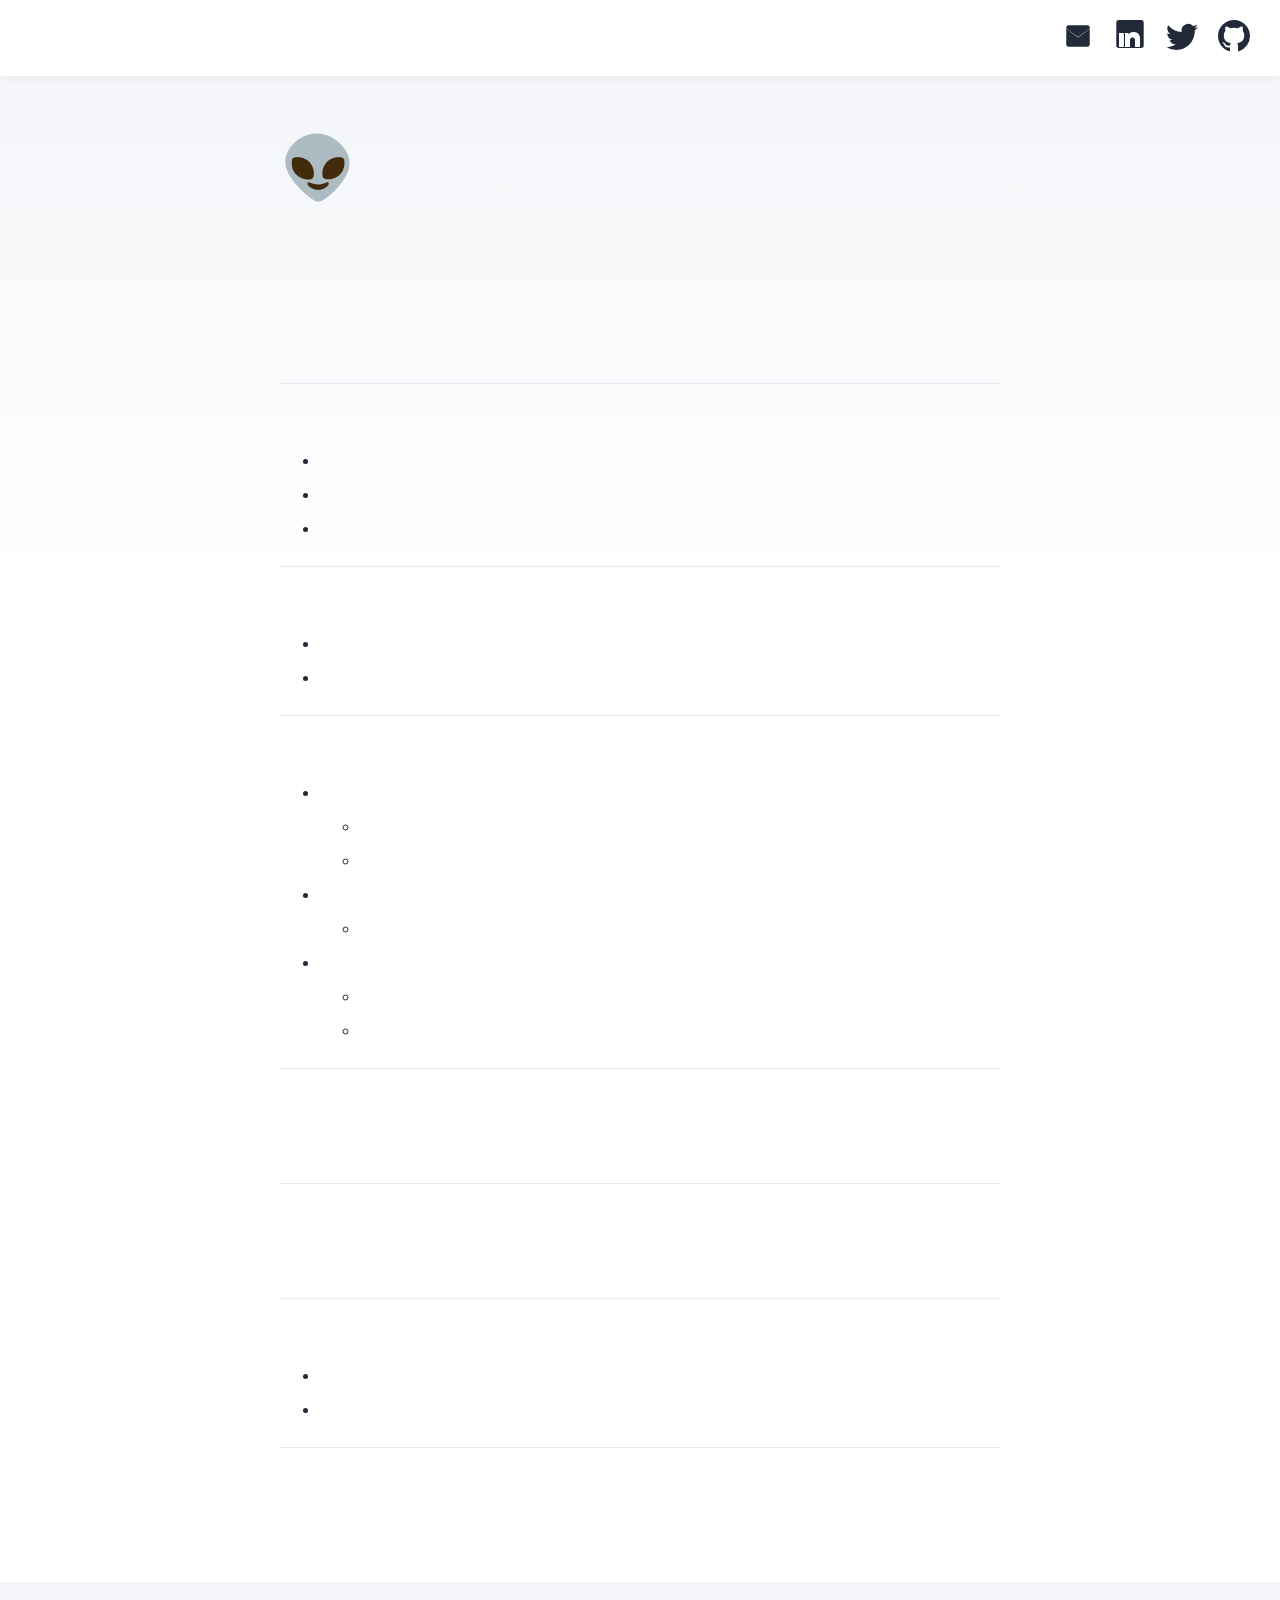
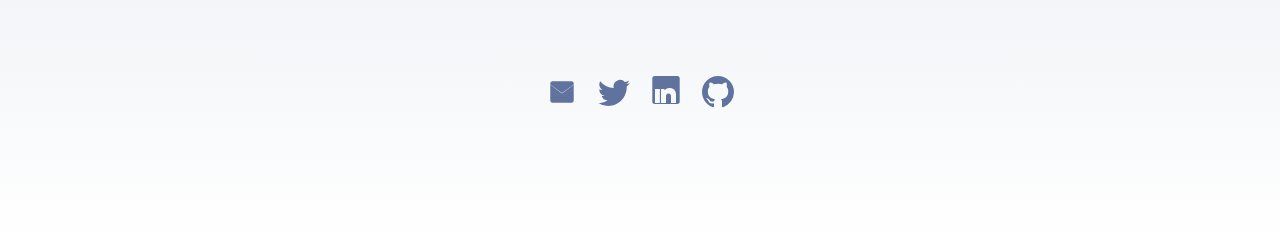
==== index.html @ 6b41259d "V2 build" ====
<!DOCTYPE html><html lang="en"> <head><!-- Global Metadata --><meta charset="utf-8"><meta name="viewport" content="width=device-width,initial-scale=1"><link rel="icon" type="image/svg+xml" href="/favicon.svg"><link rel="sitemap" href="/sitemap-index.xml"><link rel="alternate" type="application/rss+xml" title="Sachinthra's Blog" href="https://example.com/rss.xml"><meta name="generator" content="Astro v5.5.5"><!-- Font preloads --><link rel="preload" href="/fonts/atkinson-regular.woff" as="font" type="font/woff" crossorigin><link rel="preload" href="/fonts/atkinson-bold.woff" as="font" type="font/woff" crossorigin><!-- Canonical URL --><link rel="canonical" href="https://example.com/"><!-- Primary Meta Tags --><title>Sachinthra&#39;s Blog</title><meta name="title" content="Sachinthra's Blog"><meta name="description" content="Welcome to my website!"><!-- Open Graph / Facebook --><meta property="og:type" content="website"><meta property="og:url" content="https://example.com/"><meta property="og:title" content="Sachinthra's Blog"><meta property="og:description" content="Welcome to my website!"><meta property="og:image" content="https://example.com/blog-placeholder-1.jpg"><!-- Twitter --><meta property="twitter:card" content="summary_large_image"><meta property="twitter:url" content="https://example.com/"><meta property="twitter:title" content="Sachinthra's Blog"><meta property="twitter:description" content="Welcome to my website!"><meta property="twitter:image" content="https://example.com/blog-placeholder-1.jpg"><style>:root{--accent: #2337ff;--accent-dark: #000d8a;--black: 15, 18, 25;--gray: 96, 115, 159;--gray-light: 229, 233, 240;--gray-dark: 34, 41, 57;--gray-gradient: rgba(var(--gray-light), 50%), #fff;--box-shadow: 0 2px 6px rgba(var(--gray), 25%), 0 8px 24px rgba(var(--gray), 33%), 0 16px 32px rgba(var(--gray), 33%)}@font-face{font-family:Atkinson;src:url(/fonts/atkinson-regular.woff) format("woff");font-weight:400;font-style:normal;font-display:swap}@font-face{font-family:Atkinson;src:url(/fonts/atkinson-bold.woff) format("woff");font-weight:700;font-style:normal;font-display:swap}body{font-family:Atkinson,sans-serif;margin:0;padding:0;text-align:left;background:linear-gradient(var(--gray-gradient)) no-repeat;background-size:100% 600px;word-wrap:break-word;overflow-wrap:break-word;color:rgb(var(--gray-dark));font-size:20px;line-height:1.7}main{width:720px;max-width:calc(100% - 2em);margin:auto;padding:3em 1em}h1,h2,h3,h4,h5,h6{margin:0 0 .5rem;color:rgb(var(--black));line-height:1.2}h1{font-size:3.052em}h2{font-size:2.441em}h3{font-size:1.953em}h4{font-size:1.563em}h5{font-size:1.25em}strong,b{font-weight:700}a,a:hover{color:var(--accent)}p{margin-bottom:1em}.prose p{margin-bottom:2em}textarea{width:100%;font-size:16px}input{font-size:16px}table{width:100%}img{max-width:100%;height:auto;border-radius:8px}code{padding:2px 5px;background-color:rgb(var(--gray-light));border-radius:2px}pre{padding:1.5em;border-radius:8px}pre>code{all:unset}blockquote{border-left:4px solid var(--accent);padding:0 0 0 20px;margin:0;font-size:1.333em}hr{border:none;border-top:1px solid rgb(var(--gray-light))}@media (max-width: 720px){body{font-size:18px}main{padding:1em}}.sr-only{border:0;padding:0;margin:0;position:absolute!important;height:1px;width:1px;overflow:hidden;clip:rect(1px 1px 1px 1px);clip:rect(1px,1px,1px,1px);clip-path:inset(50%);white-space:nowrap}header[data-astro-cid-3ef6ksr2]{margin:0;padding:0 1em;background:#fff;box-shadow:0 2px 8px rgba(var(--black),5%)}h2[data-astro-cid-3ef6ksr2]{margin:0;font-size:1em}h2[data-astro-cid-3ef6ksr2] a[data-astro-cid-3ef6ksr2],h2[data-astro-cid-3ef6ksr2] a[data-astro-cid-3ef6ksr2].active{text-decoration:none}nav[data-astro-cid-3ef6ksr2]{display:flex;align-items:center;justify-content:space-between}nav[data-astro-cid-3ef6ksr2] a[data-astro-cid-3ef6ksr2]{padding:1em .5em;color:var(--black);border-bottom:4px solid transparent;text-decoration:none}nav[data-astro-cid-3ef6ksr2] a[data-astro-cid-3ef6ksr2].active{text-decoration:none;border-bottom-color:var(--accent)}.social-links[data-astro-cid-3ef6ksr2],.social-links[data-astro-cid-3ef6ksr2] a[data-astro-cid-3ef6ksr2]{display:flex}@media (max-width: 720px){.social-links[data-astro-cid-3ef6ksr2]{display:none}}footer[data-astro-cid-sz7xmlte]{padding:2em 1em 6em;background:linear-gradient(var(--gray-gradient)) no-repeat;color:rgb(var(--gray));text-align:center}.social-links[data-astro-cid-sz7xmlte]{display:flex;justify-content:center;gap:1em;margin-top:1em}.social-links[data-astro-cid-sz7xmlte] a[data-astro-cid-sz7xmlte]{text-decoration:none;color:rgb(var(--gray))}.social-links[data-astro-cid-sz7xmlte] a[data-astro-cid-sz7xmlte]:hover{color:rgb(var(--gray-dark))}
</style></head> <body> <header data-astro-cid-3ef6ksr2> <nav data-astro-cid-3ef6ksr2> <h2 data-astro-cid-3ef6ksr2><a href="/" data-astro-cid-3ef6ksr2>Sachinthra&#39;s Blog</a></h2> 
	 <div class="social-links" data-astro-cid-3ef6ksr2>  <a href="mailto:sachinthranv@gmail.com" target="_blank" data-astro-cid-3ef6ksr2> <span class="sr-only" data-astro-cid-3ef6ksr2>Send an email to Sachinthra</span> <svg viewBox="0 0 24 24" aria-hidden="true" width="32" height="32" astro-icon="social/gmail" data-astro-cid-3ef6ksr2> <path fill="currentColor" d="M12 13.065L3.2 6.6V18.4C3.2 19.28 3.92 20 4.8 20H19.2C20.08 20 20.8 19.28 20.8 18.4V6.6L12 13.065ZM12 11.2L20.8 4.8H19.2L12 9.935L4.8 4.8H3.2L12 11.2ZM19.2 4H4.8C3.92 4 3.2 4.72 3.2 5.6V6.4L12 12.8L20.8 6.4V5.6C20.8 4.72 20.08 4 19.2 4Z" data-astro-cid-3ef6ksr2></path> </svg> </a> <a href="https://linkedin.com/in/sachinthra/" target="_blank" data-astro-cid-3ef6ksr2> <span class="sr-only" data-astro-cid-3ef6ksr2>Follow Sachinthra on Linkedin</span> <svg viewBox="0 0 16 16" aria-hidden="true" width="32" height="32" data-astro-cid-3ef6ksr2><path fill="currentColor" d="M1.146 1.146C1.146 0.513 1.659 0 2.293 0h11.414c.634 0 1.147.513 1.147 1.146v11.708c0 .633-.513 1.146-1.147 1.146H2.293c-.634 0-1.147-.513-1.147-1.146V1.146zM4.943 13.5V6.5H2.5v7h2.443zm-1.221-8.25a1.25 1.25 0 1 1 0-2.5 1.25 1.25 0 0 1 0 2.5zm9.278 8.25V9.25c0-2.25-1.5-3.25-3.25-3.25-1.5 0-2.25.75-2.5 1.25V6.5H5.5v7h2.5v-3.5c0-.5.25-1.25 1.25-1.25s1.25.75 1.25 1.25V13.5h2.5z" data-astro-cid-3ef6ksr2></path></svg> </a> <a href="https://x.com/Sachinthra" target="_blank" data-astro-cid-3ef6ksr2> <span class="sr-only" data-astro-cid-3ef6ksr2>Follow Sachinthra on X(Twitter)</span> <svg viewBox="0 0 16 16" aria-hidden="true" width="32" height="32" data-astro-cid-3ef6ksr2><path fill="currentColor" d="M5.026 15c6.038 0 9.341-5.003 9.341-9.334 0-.14 0-.282-.006-.422A6.685 6.685 0 0 0 16 3.542a6.658 6.658 0 0 1-1.889.518 3.301 3.301 0 0 0 1.447-1.817 6.533 6.533 0 0 1-2.087.793A3.286 3.286 0 0 0 7.875 6.03a9.325 9.325 0 0 1-6.767-3.429 3.289 3.289 0 0 0 1.018 4.382A3.323 3.323 0 0 1 .64 6.575v.045a3.288 3.288 0 0 0 2.632 3.218 3.203 3.203 0 0 1-.865.115 3.23 3.23 0 0 1-.614-.057 3.283 3.283 0 0 0 3.067 2.277A6.588 6.588 0 0 1 .78 13.58a6.32 6.32 0 0 1-.78-.045A9.344 9.344 0 0 0 5.026 15z" data-astro-cid-3ef6ksr2></path></svg> </a> <a href="https://github.com/sachinthra" target="_blank" data-astro-cid-3ef6ksr2> <span class="sr-only" data-astro-cid-3ef6ksr2>Go to Sachinthra's GitHub repo</span> <svg viewBox="0 0 16 16" aria-hidden="true" width="32" height="32" data-astro-cid-3ef6ksr2><path fill="currentColor" d="M8 0C3.58 0 0 3.58 0 8c0 3.54 2.29 6.53 5.47 7.59.4.07.55-.17.55-.38 0-.19-.01-.82-.01-1.49-2.01.37-2.53-.49-2.69-.94-.09-.23-.48-.94-.82-1.13-.28-.15-.68-.52-.01-.53.63-.01 1.08.58 1.23.82.72 1.21 1.87.87 2.33.66.07-.52.28-.87.51-1.07-1.78-.2-3.64-.89-3.64-3.95 0-.87.31-1.59.82-2.15-.08-.2-.36-1.02.08-2.12 0 0 .67-.21 2.2.82.64-.18 1.32-.27 2-.27.68 0 1.36.09 2 .27 1.53-1.04 2.2-.82 2.2-.82.44 1.1.16 1.92.08 2.12.51.56.82 1.27.82 2.15 0 3.07-1.87 3.75-3.65 3.95.29.25.54.73.54 1.48 0 1.07-.01 1.93-.01 2.2 0 .21.15.46.55.38A8.012 8.012 0 0 0 16 8c0-4.42-3.58-8-8-8z" data-astro-cid-3ef6ksr2></path></svg> </a> </div> </nav> </header>  <main> <h1>👽 Hey there! I'm,</h1> <h4>Sachinthra Natarajan Vijeya Kumar</h4> <p><b>Last Updated:</b> 26 March 2025 </p> <p>
I am currently employed as a <b>Software Development Engineer II (SDE-2, Cloud Developer)</b> at <b>Hewlett Packard Enterprise (HPE)</b>, 
				where I focus on designing and implementing scalable cloud solutions. With around 3 years of experience in the industry, 
				I have developed a strong foundation in cloud technologies and software development practices.
</p> <hr> <h5>Selected Projects</h5> <ul> <li><strong>Blog Diary Website:</strong> A Dockerized blogging and Q&A platform deployed on Raspberry Pi
					with GitHub automation for streamlined workflows.</li> <li><strong>Disaster Management Portal:</strong> Web-based application for predicting and managing disaster
					zones using deep learning for drone-based recognition, deployed on Raspberry Pi.</li> <li><strong>Home Automation System:</strong> IoT-based solution using ESP32 and Raspberry Pi with a web
					interface, integrated with Google Cloud Logging and ThingSpeak for monitoring and control.</li> </ul> <hr> <h5>Education:</h5> <ul> <li><strong>Vellore Institute Of Technology University (2018 – 2022):</strong> Bachelor of Technology in
					Information Technology - GPA 8.2/10</li> <li><strong>Sainik School Amaravathinagar (2009 – 2017):</strong> CBSE XII and CBSE X</li> </ul> <hr> <h5>Professional Experience:</h5> <ul> <li><strong>Hewlett Packard Enterprise (Aug 2022 – Current):</strong> Cloud Developer</li> <ul> <li>Engineered Disconnected Management Solutions for HPE, enabling seamless cloud experiences in
						environments without internet connectivity.</li> <li>Collaborated with Business Units (Private Cloud, Storage) to onboard their projects.</li> </ul> <li><strong>SeaportAI (May 2020 – Jul 2020):</strong> SDE Intern</li> <ul> <li>Developed and deployed a responsive web application using React and Flask for managing OCR services
						and ML-based processing of image data.</li> </ul> <li><strong>Tata Consultancy Services (Feb 2022 – Jun 2022):</strong> Project Intern</li> <ul> <li>Developed a property management module for a Real Estate Management System proof of concept using
						Java and Spring Boot.</li> <li>Enhanced system security by implementing user authentication and authorization with OAuth 2.0 and
						JWT.</li> </ul> </ul> <hr> <h5>Technical Skills:</h5> <p>Python, C++, JavaScript, Java, SQL, ReactJS, NextJS, CUDA, IoT,
				RaspberryPi, ESP32</p> <hr> <h5>Certifications:</h5> <p>Neural Networks and Deep Learning, Server-side Development with NodeJS,
				Machine Learning with Python, Microsoft Certified: Azure Fundamentals, RaspberryPi, ESP32</p> <hr> <h5>Achievements:</h5> <ul> <li>Runners of VIT MathAthon’20 - Developed a Mathematics concept in a project.</li> <li>NCC A & B Certificates: Was in National Cadet Corps Senior Wing for 7 years.</li> </ul> <hr> <p>
Well this a not fully complete, Please ignore if this site did not produce the expected result.
</p> </main> <footer data-astro-cid-sz7xmlte>
&copy; 2025 Sachinthra. All rights reserved.
<div class="social-links" data-astro-cid-sz7xmlte> <a href="mailto:sachinthranv@gmail.com" target="_blank" data-astro-cid-sz7xmlte> <span class="sr-only" data-astro-cid-sz7xmlte>Send an email to Sachinthra</span> <svg viewBox="0 0 24 24" aria-hidden="true" width="32" height="32" astro-icon="social/gmail" data-astro-cid-sz7xmlte> <path fill="currentColor" d="M12 13.065L3.2 6.6V18.4C3.2 19.28 3.92 20 4.8 20H19.2C20.08 20 20.8 19.28 20.8 18.4V6.6L12 13.065ZM12 11.2L20.8 4.8H19.2L12 9.935L4.8 4.8H3.2L12 11.2ZM19.2 4H4.8C3.92 4 3.2 4.72 3.2 5.6V6.4L12 12.8L20.8 6.4V5.6C20.8 4.72 20.08 4 19.2 4Z" data-astro-cid-sz7xmlte></path> </svg> </a> <a href="https://x.com/Sachinthra" target="_blank" data-astro-cid-sz7xmlte> <span class="sr-only" data-astro-cid-sz7xmlte>Follow Sachinthra on X</span> <svg viewBox="0 0 16 16" aria-hidden="true" width="32" height="32" astro-icon="social/x" data-astro-cid-sz7xmlte><path fill="currentColor" d="M5.026 15c6.038 0 9.341-5.003 9.341-9.334 0-.14 0-.282-.006-.422A6.685 6.685 0 0 0 16 3.542a6.658 6.658 0 0 1-1.889.518 3.301 3.301 0 0 0 1.447-1.817 6.533 6.533 0 0 1-2.087.793A3.286 3.286 0 0 0 7.875 6.03a9.325 9.325 0 0 1-6.767-3.429 3.289 3.289 0 0 0 1.018 4.382A3.323 3.323 0 0 1 .64 6.575v.045a3.288 3.288 0 0 0 2.632 3.218 3.203 3.203 0 0 1-.865.115 3.23 3.23 0 0 1-.614-.057 3.283 3.283 0 0 0 3.067 2.277A6.588 6.588 0 0 1 .78 13.58a6.32 6.32 0 0 1-.78-.045A9.344 9.344 0 0 0 5.026 15z" data-astro-cid-sz7xmlte></path></svg> </a> <a href="https://linkedin.com/in/sachinthra/" target="_blank" data-astro-cid-sz7xmlte> <span class="sr-only" data-astro-cid-sz7xmlte>Follow Sachinthra on Linkedin</span> <svg viewBox="0 0 16 16" aria-hidden="true" width="32" height="32" astro-icon="social/linkedin" data-astro-cid-sz7xmlte><path fill="currentColor" d="M1.146 1.146C1.146 0.513 1.659 0 2.293 0h11.414c.634 0 1.147.513 1.147 1.146v11.708c0 .633-.513 1.146-1.147 1.146H2.293c-.634 0-1.147-.513-1.147-1.146V1.146zM4.943 13.5V6.5H2.5v7h2.443zm-1.221-8.25a1.25 1.25 0 1 1 0-2.5 1.25 1.25 0 0 1 0 2.5zm9.278 8.25V9.25c0-2.25-1.5-3.25-3.25-3.25-1.5 0-2.25.75-2.5 1.25V6.5H5.5v7h2.5v-3.5c0-.5.25-1.25 1.25-1.25s1.25.75 1.25 1.25V13.5h2.5z" data-astro-cid-sz7xmlte></path></svg> </a> <a href="https://github.com/sachinthra" target="_blank" data-astro-cid-sz7xmlte> <span class="sr-only" data-astro-cid-sz7xmlte>Go to Sachinthra's GitHub repo</span> <svg viewBox="0 0 16 16" aria-hidden="true" width="32" height="32" astro-icon="social/github" data-astro-cid-sz7xmlte><path fill="currentColor" d="M8 0C3.58 0 0 3.58 0 8c0 3.54 2.29 6.53 5.47 7.59.4.07.55-.17.55-.38 0-.19-.01-.82-.01-1.49-2.01.37-2.53-.49-2.69-.94-.09-.23-.48-.94-.82-1.13-.28-.15-.68-.52-.01-.53.63-.01 1.08.58 1.23.82.72 1.21 1.87.87 2.33.66.07-.52.28-.87.51-1.07-1.78-.2-3.64-.89-3.64-3.95 0-.87.31-1.59.82-2.15-.08-.2-.36-1.02.08-2.12 0 0 .67-.21 2.2.82.64-.18 1.32-.27 2-.27.68 0 1.36.09 2 .27 1.53-1.04 2.2-.82 2.2-.82.44 1.1.16 1.92.08 2.12.51.56.82 1.27.82 2.15 0 3.07-1.87 3.75-3.65 3.95.29.25.54.73.54 1.48 0 1.07-.01 1.93-.01 2.2 0 .21.15.46.55.38A8.012 8.012 0 0 0 16 8c0-4.42-3.58-8-8-8z" data-astro-cid-sz7xmlte></path></svg> </a> </div> </footer>  </body></html>
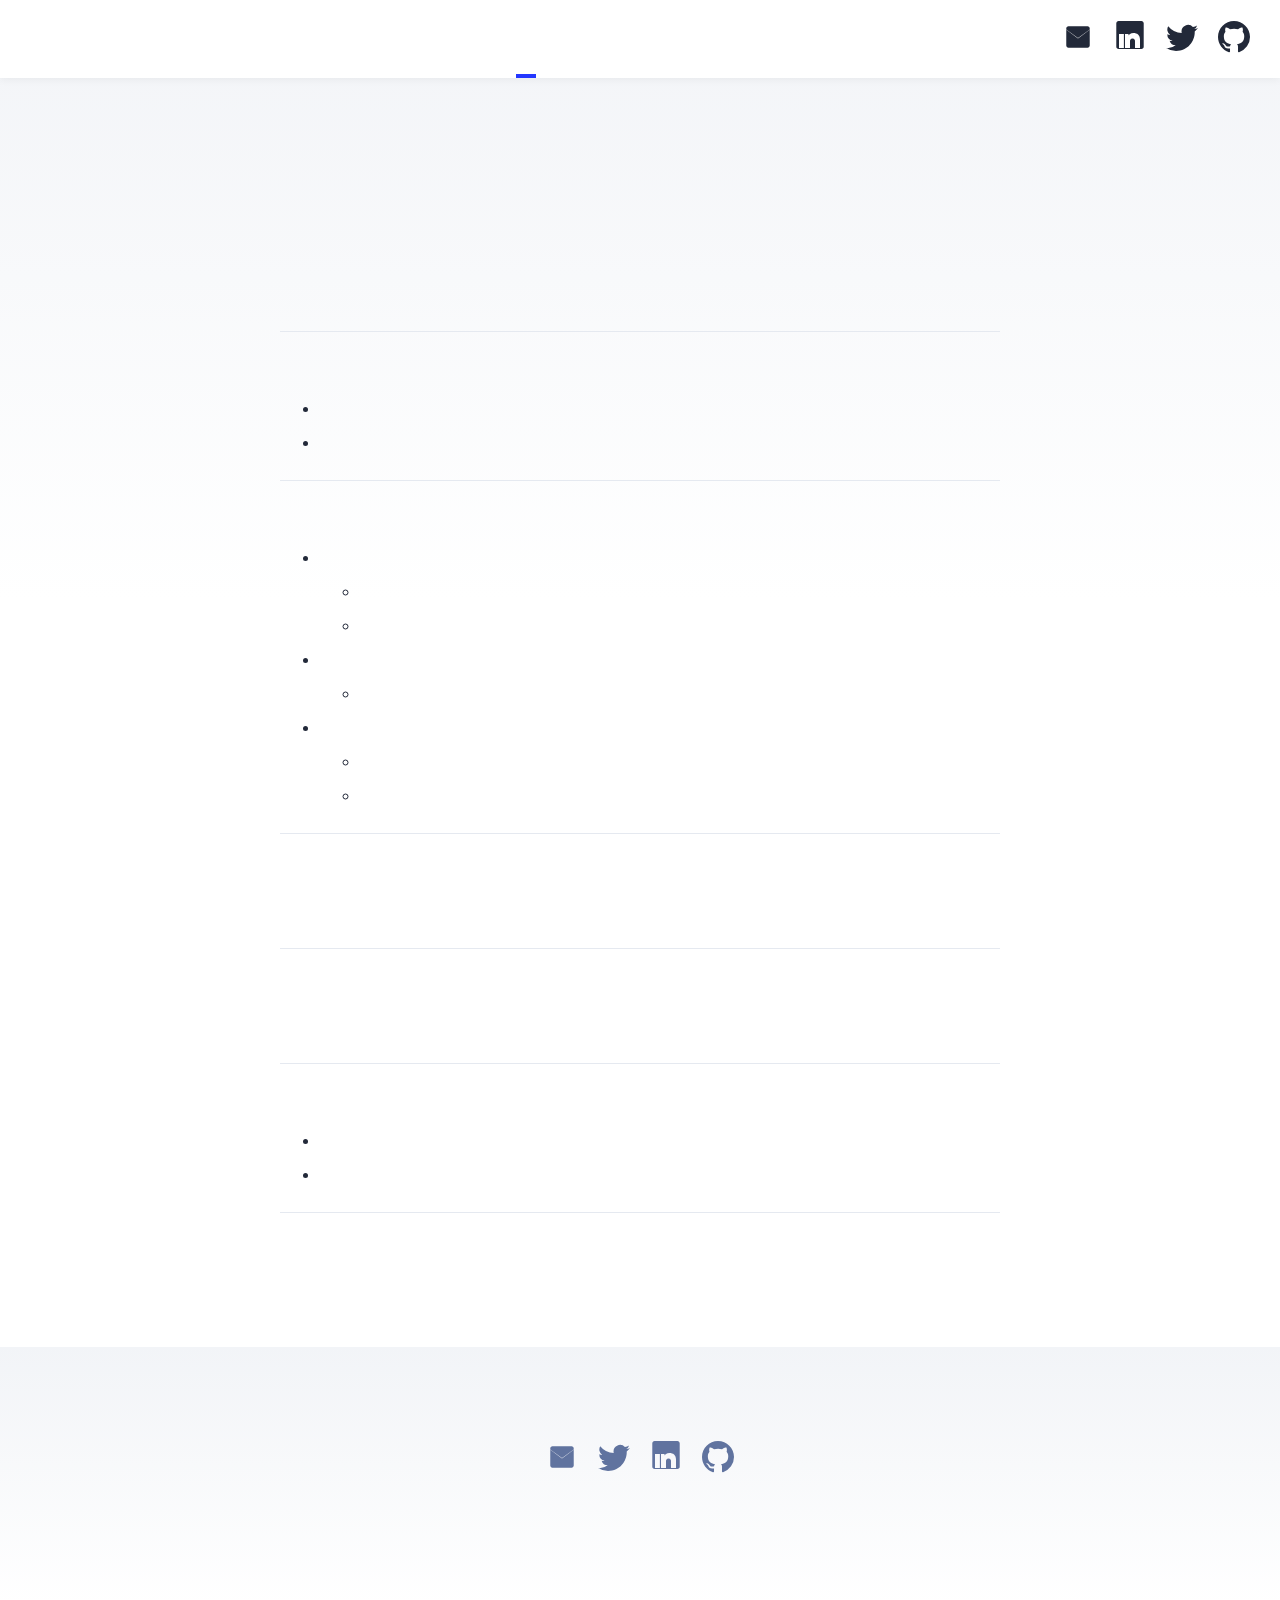
==== commit 31f9257a: "v2 portfolio" ====
--- a/index.html
+++ b/index.html
@@ -1,13 +1,26 @@
-<!DOCTYPE html><html lang="en"> <head><!-- Global Metadata --><meta charset="utf-8"><meta name="viewport" content="width=device-width,initial-scale=1"><link rel="icon" type="image/svg+xml" href="/favicon.svg"><link rel="sitemap" href="/sitemap-index.xml"><link rel="alternate" type="application/rss+xml" title="Sachinthra's Blog" href="https://example.com/rss.xml"><meta name="generator" content="Astro v5.5.5"><!-- Font preloads --><link rel="preload" href="/fonts/atkinson-regular.woff" as="font" type="font/woff" crossorigin><link rel="preload" href="/fonts/atkinson-bold.woff" as="font" type="font/woff" crossorigin><!-- Canonical URL --><link rel="canonical" href="https://example.com/"><!-- Primary Meta Tags --><title>Sachinthra&#39;s Blog</title><meta name="title" content="Sachinthra's Blog"><meta name="description" content="Welcome to my website!"><!-- Open Graph / Facebook --><meta property="og:type" content="website"><meta property="og:url" content="https://example.com/"><meta property="og:title" content="Sachinthra's Blog"><meta property="og:description" content="Welcome to my website!"><meta property="og:image" content="https://example.com/blog-placeholder-1.jpg"><!-- Twitter --><meta property="twitter:card" content="summary_large_image"><meta property="twitter:url" content="https://example.com/"><meta property="twitter:title" content="Sachinthra's Blog"><meta property="twitter:description" content="Welcome to my website!"><meta property="twitter:image" content="https://example.com/blog-placeholder-1.jpg"><style>:root{--accent: #2337ff;--accent-dark: #000d8a;--black: 15, 18, 25;--gray: 96, 115, 159;--gray-light: 229, 233, 240;--gray-dark: 34, 41, 57;--gray-gradient: rgba(var(--gray-light), 50%), #fff;--box-shadow: 0 2px 6px rgba(var(--gray), 25%), 0 8px 24px rgba(var(--gray), 33%), 0 16px 32px rgba(var(--gray), 33%)}@font-face{font-family:Atkinson;src:url(/fonts/atkinson-regular.woff) format("woff");font-weight:400;font-style:normal;font-display:swap}@font-face{font-family:Atkinson;src:url(/fonts/atkinson-bold.woff) format("woff");font-weight:700;font-style:normal;font-display:swap}body{font-family:Atkinson,sans-serif;margin:0;padding:0;text-align:left;background:linear-gradient(var(--gray-gradient)) no-repeat;background-size:100% 600px;word-wrap:break-word;overflow-wrap:break-word;color:rgb(var(--gray-dark));font-size:20px;line-height:1.7}main{width:720px;max-width:calc(100% - 2em);margin:auto;padding:3em 1em}h1,h2,h3,h4,h5,h6{margin:0 0 .5rem;color:rgb(var(--black));line-height:1.2}h1{font-size:3.052em}h2{font-size:2.441em}h3{font-size:1.953em}h4{font-size:1.563em}h5{font-size:1.25em}strong,b{font-weight:700}a,a:hover{color:var(--accent)}p{margin-bottom:1em}.prose p{margin-bottom:2em}textarea{width:100%;font-size:16px}input{font-size:16px}table{width:100%}img{max-width:100%;height:auto;border-radius:8px}code{padding:2px 5px;background-color:rgb(var(--gray-light));border-radius:2px}pre{padding:1.5em;border-radius:8px}pre>code{all:unset}blockquote{border-left:4px solid var(--accent);padding:0 0 0 20px;margin:0;font-size:1.333em}hr{border:none;border-top:1px solid rgb(var(--gray-light))}@media (max-width: 720px){body{font-size:18px}main{padding:1em}}.sr-only{border:0;padding:0;margin:0;position:absolute!important;height:1px;width:1px;overflow:hidden;clip:rect(1px 1px 1px 1px);clip:rect(1px,1px,1px,1px);clip-path:inset(50%);white-space:nowrap}header[data-astro-cid-3ef6ksr2]{margin:0;padding:0 1em;background:#fff;box-shadow:0 2px 8px rgba(var(--black),5%)}h2[data-astro-cid-3ef6ksr2]{margin:0;font-size:1em}h2[data-astro-cid-3ef6ksr2] a[data-astro-cid-3ef6ksr2],h2[data-astro-cid-3ef6ksr2] a[data-astro-cid-3ef6ksr2].active{text-decoration:none}nav[data-astro-cid-3ef6ksr2]{display:flex;align-items:center;justify-content:space-between}nav[data-astro-cid-3ef6ksr2] a[data-astro-cid-3ef6ksr2]{padding:1em .5em;color:var(--black);border-bottom:4px solid transparent;text-decoration:none}nav[data-astro-cid-3ef6ksr2] a[data-astro-cid-3ef6ksr2].active{text-decoration:none;border-bottom-color:var(--accent)}.social-links[data-astro-cid-3ef6ksr2],.social-links[data-astro-cid-3ef6ksr2] a[data-astro-cid-3ef6ksr2]{display:flex}@media (max-width: 720px){.social-links[data-astro-cid-3ef6ksr2]{display:none}}footer[data-astro-cid-sz7xmlte]{padding:2em 1em 6em;background:linear-gradient(var(--gray-gradient)) no-repeat;color:rgb(var(--gray));text-align:center}.social-links[data-astro-cid-sz7xmlte]{display:flex;justify-content:center;gap:1em;margin-top:1em}.social-links[data-astro-cid-sz7xmlte] a[data-astro-cid-sz7xmlte]{text-decoration:none;color:rgb(var(--gray))}.social-links[data-astro-cid-sz7xmlte] a[data-astro-cid-sz7xmlte]:hover{color:rgb(var(--gray-dark))}
-</style></head> <body> <header data-astro-cid-3ef6ksr2> <nav data-astro-cid-3ef6ksr2> <h2 data-astro-cid-3ef6ksr2><a href="/" data-astro-cid-3ef6ksr2>Sachinthra&#39;s Blog</a></h2> 
-	 <div class="social-links" data-astro-cid-3ef6ksr2>  <a href="mailto:sachinthranv@gmail.com" target="_blank" data-astro-cid-3ef6ksr2> <span class="sr-only" data-astro-cid-3ef6ksr2>Send an email to Sachinthra</span> <svg viewBox="0 0 24 24" aria-hidden="true" width="32" height="32" astro-icon="social/gmail" data-astro-cid-3ef6ksr2> <path fill="currentColor" d="M12 13.065L3.2 6.6V18.4C3.2 19.28 3.92 20 4.8 20H19.2C20.08 20 20.8 19.28 20.8 18.4V6.6L12 13.065ZM12 11.2L20.8 4.8H19.2L12 9.935L4.8 4.8H3.2L12 11.2ZM19.2 4H4.8C3.92 4 3.2 4.72 3.2 5.6V6.4L12 12.8L20.8 6.4V5.6C20.8 4.72 20.08 4 19.2 4Z" data-astro-cid-3ef6ksr2></path> </svg> </a> <a href="https://linkedin.com/in/sachinthra/" target="_blank" data-astro-cid-3ef6ksr2> <span class="sr-only" data-astro-cid-3ef6ksr2>Follow Sachinthra on Linkedin</span> <svg viewBox="0 0 16 16" aria-hidden="true" width="32" height="32" data-astro-cid-3ef6ksr2><path fill="currentColor" d="M1.146 1.146C1.146 0.513 1.659 0 2.293 0h11.414c.634 0 1.147.513 1.147 1.146v11.708c0 .633-.513 1.146-1.147 1.146H2.293c-.634 0-1.147-.513-1.147-1.146V1.146zM4.943 13.5V6.5H2.5v7h2.443zm-1.221-8.25a1.25 1.25 0 1 1 0-2.5 1.25 1.25 0 0 1 0 2.5zm9.278 8.25V9.25c0-2.25-1.5-3.25-3.25-3.25-1.5 0-2.25.75-2.5 1.25V6.5H5.5v7h2.5v-3.5c0-.5.25-1.25 1.25-1.25s1.25.75 1.25 1.25V13.5h2.5z" data-astro-cid-3ef6ksr2></path></svg> </a> <a href="https://x.com/Sachinthra" target="_blank" data-astro-cid-3ef6ksr2> <span class="sr-only" data-astro-cid-3ef6ksr2>Follow Sachinthra on X(Twitter)</span> <svg viewBox="0 0 16 16" aria-hidden="true" width="32" height="32" data-astro-cid-3ef6ksr2><path fill="currentColor" d="M5.026 15c6.038 0 9.341-5.003 9.341-9.334 0-.14 0-.282-.006-.422A6.685 6.685 0 0 0 16 3.542a6.658 6.658 0 0 1-1.889.518 3.301 3.301 0 0 0 1.447-1.817 6.533 6.533 0 0 1-2.087.793A3.286 3.286 0 0 0 7.875 6.03a9.325 9.325 0 0 1-6.767-3.429 3.289 3.289 0 0 0 1.018 4.382A3.323 3.323 0 0 1 .64 6.575v.045a3.288 3.288 0 0 0 2.632 3.218 3.203 3.203 0 0 1-.865.115 3.23 3.23 0 0 1-.614-.057 3.283 3.283 0 0 0 3.067 2.277A6.588 6.588 0 0 1 .78 13.58a6.32 6.32 0 0 1-.78-.045A9.344 9.344 0 0 0 5.026 15z" data-astro-cid-3ef6ksr2></path></svg> </a> <a href="https://github.com/sachinthra" target="_blank" data-astro-cid-3ef6ksr2> <span class="sr-only" data-astro-cid-3ef6ksr2>Go to Sachinthra's GitHub repo</span> <svg viewBox="0 0 16 16" aria-hidden="true" width="32" height="32" data-astro-cid-3ef6ksr2><path fill="currentColor" d="M8 0C3.58 0 0 3.58 0 8c0 3.54 2.29 6.53 5.47 7.59.4.07.55-.17.55-.38 0-.19-.01-.82-.01-1.49-2.01.37-2.53-.49-2.69-.94-.09-.23-.48-.94-.82-1.13-.28-.15-.68-.52-.01-.53.63-.01 1.08.58 1.23.82.72 1.21 1.87.87 2.33.66.07-.52.28-.87.51-1.07-1.78-.2-3.64-.89-3.64-3.95 0-.87.31-1.59.82-2.15-.08-.2-.36-1.02.08-2.12 0 0 .67-.21 2.2.82.64-.18 1.32-.27 2-.27.68 0 1.36.09 2 .27 1.53-1.04 2.2-.82 2.2-.82.44 1.1.16 1.92.08 2.12.51.56.82 1.27.82 2.15 0 3.07-1.87 3.75-3.65 3.95.29.25.54.73.54 1.48 0 1.07-.01 1.93-.01 2.2 0 .21.15.46.55.38A8.012 8.012 0 0 0 16 8c0-4.42-3.58-8-8-8z" data-astro-cid-3ef6ksr2></path></svg> </a> </div> </nav> </header>  <main> <h1>👽 Hey there! I'm,</h1> <h4>Sachinthra Natarajan Vijeya Kumar</h4> <p><b>Last Updated:</b> 26 March 2025 </p> <p>
+<!DOCTYPE html><html lang="en"> <head><!-- Global Metadata --><meta charset="utf-8"><meta name="viewport" content="width=device-width,initial-scale=1"><link rel="icon" type="image/svg+xml" href="/favicon.svg"><link rel="sitemap" href="/sitemap-index.xml"><link rel="alternate" type="application/rss+xml" title="Sachinthra's Portfolio" href="https://sachinthra.github.io/rss.xml"><meta name="generator" content="Astro v5.5.5"><!-- Font preloads --><link rel="preload" href="/fonts/atkinson-regular.woff" as="font" type="font/woff" crossorigin><link rel="preload" href="/fonts/atkinson-bold.woff" as="font" type="font/woff" crossorigin><!-- Canonical URL --><link rel="canonical" href="https://sachinthra.github.io/"><!-- Primary Meta Tags --><title>Sachinthra&#39;s Portfolio</title><meta name="title" content="Sachinthra's Portfolio"><meta name="description" content="Welcome to my portfolio!"><!-- Open Graph / Facebook --><meta property="og:type" content="website"><meta property="og:url" content="https://sachinthra.github.io/"><meta property="og:title" content="Sachinthra's Portfolio"><meta property="og:description" content="Welcome to my portfolio!"><meta property="og:image" content="https://sachinthra.github.io/blog-placeholder-1.jpg"><!-- Twitter --><meta property="twitter:card" content="summary_large_image"><meta property="twitter:url" content="https://sachinthra.github.io/"><meta property="twitter:title" content="Sachinthra's Portfolio"><meta property="twitter:description" content="Welcome to my portfolio!"><meta property="twitter:image" content="https://sachinthra.github.io/blog-placeholder-1.jpg"><style>:root{--accent: #2337ff;--accent-dark: #000d8a;--black: 15, 18, 25;--gray: 96, 115, 159;--gray-light: 229, 233, 240;--gray-dark: 34, 41, 57;--gray-gradient: rgba(var(--gray-light), 50%), #fff;--box-shadow: 0 2px 6px rgba(var(--gray), 25%), 0 8px 24px rgba(var(--gray), 33%), 0 16px 32px rgba(var(--gray), 33%)}@font-face{font-family:Atkinson;src:url(/fonts/atkinson-regular.woff) format("woff");font-weight:400;font-style:normal;font-display:swap}@font-face{font-family:Atkinson;src:url(/fonts/atkinson-bold.woff) format("woff");font-weight:700;font-style:normal;font-display:swap}body{font-family:Atkinson,sans-serif;margin:0;padding:0;text-align:left;background:linear-gradient(var(--gray-gradient)) no-repeat;background-size:100% 600px;word-wrap:break-word;overflow-wrap:break-word;color:rgb(var(--gray-dark));font-size:20px;line-height:1.7}main{width:720px;max-width:calc(100% - 2em);margin:auto;padding:3em 1em}h1,h2,h3,h4,h5,h6{margin:0 0 .5rem;color:rgb(var(--black));line-height:1.2}h1{font-size:3.052em}h2{font-size:2.441em}h3{font-size:1.953em}h4{font-size:1.563em}h5{font-size:1.25em}strong,b{font-weight:700}a,a:hover{color:var(--accent)}p{margin-bottom:1em}.prose p{margin-bottom:2em}textarea{width:100%;font-size:16px}input{font-size:16px}table{width:100%}img{max-width:100%;height:auto;border-radius:8px}code{padding:2px 5px;background-color:rgb(var(--gray-light));border-radius:2px}pre{padding:1.5em;border-radius:8px}pre>code{all:unset}blockquote{border-left:4px solid var(--accent);padding:0 0 0 20px;margin:0;font-size:1.333em}hr{border:none;border-top:1px solid rgb(var(--gray-light))}@media (max-width: 720px){body{font-size:18px}main{padding:1em}}.sr-only{border:0;padding:0;margin:0;position:absolute!important;height:1px;width:1px;overflow:hidden;clip:rect(1px 1px 1px 1px);clip:rect(1px,1px,1px,1px);clip-path:inset(50%);white-space:nowrap}a[data-astro-cid-eimmu3lg]{display:inline-block;text-decoration:none}a[data-astro-cid-eimmu3lg].active{font-weight:bolder;text-decoration:underline}header[data-astro-cid-3ef6ksr2]{margin:0;padding:0 1em;background:#fff;box-shadow:0 2px 8px rgba(var(--black),5%)}h2[data-astro-cid-3ef6ksr2]{margin:0;font-size:1em}h2[data-astro-cid-3ef6ksr2] a[data-astro-cid-3ef6ksr2],h2[data-astro-cid-3ef6ksr2] a[data-astro-cid-3ef6ksr2].active{text-decoration:none}nav[data-astro-cid-3ef6ksr2]{display:flex;align-items:center;justify-content:space-between}nav[data-astro-cid-3ef6ksr2] a[data-astro-cid-3ef6ksr2]{padding:1em .5em;color:var(--black);border-bottom:4px solid transparent;text-decoration:none}nav[data-astro-cid-3ef6ksr2] a[data-astro-cid-3ef6ksr2].active{text-decoration:none;border-bottom-color:var(--accent)}.social-links[data-astro-cid-3ef6ksr2],.social-links[data-astro-cid-3ef6ksr2] a[data-astro-cid-3ef6ksr2]{display:flex}@media (max-width: 720px){.social-links[data-astro-cid-3ef6ksr2]{display:none}}footer[data-astro-cid-sz7xmlte]{padding:2em 1em 6em;background:linear-gradient(var(--gray-gradient)) no-repeat;color:rgb(var(--gray));text-align:center}.social-links[data-astro-cid-sz7xmlte]{display:flex;justify-content:center;gap:1em;margin-top:1em}.social-links[data-astro-cid-sz7xmlte] a[data-astro-cid-sz7xmlte]{text-decoration:none;color:rgb(var(--gray))}.social-links[data-astro-cid-sz7xmlte] a[data-astro-cid-sz7xmlte]:hover{color:rgb(var(--gray-dark))}
+</style></head> <body> <header data-astro-cid-3ef6ksr2> <nav data-astro-cid-3ef6ksr2> <h2 data-astro-cid-3ef6ksr2><a href="/" data-astro-cid-3ef6ksr2>Sachinthra&#39;s Portfolio</a></h2> <div class="internal-links" data-astro-cid-3ef6ksr2> <a href="/" class="active" data-astro-cid-3ef6ksr2="true" data-astro-cid-eimmu3lg> Home </a>  <a href="/blog" data-astro-cid-3ef6ksr2="true" data-astro-cid-eimmu3lg> Blog </a>  <a href="/about" data-astro-cid-3ef6ksr2="true" data-astro-cid-eimmu3lg> About </a>  </div> <div class="social-links" data-astro-cid-3ef6ksr2> <!-- <a href="https://m.webtoo.ls/@astro" target="_blank">
+				<span class="sr-only">Follow Astro on Mastodon</span>
+				<svg viewBox="0 0 16 16" aria-hidden="true" width="32" height="32"
+					><path
+						fill="currentColor"
+						d="M11.19 12.195c2.016-.24 3.77-1.475 3.99-2.603.348-1.778.32-4.339.32-4.339 0-3.47-2.286-4.488-2.286-4.488C12.062.238 10.083.017 8.027 0h-.05C5.92.017 3.942.238 2.79.765c0 0-2.285 1.017-2.285 4.488l-.002.662c-.004.64-.007 1.35.011 2.091.083 3.394.626 6.74 3.78 7.57 1.454.383 2.703.463 3.709.408 1.823-.1 2.847-.647 2.847-.647l-.06-1.317s-1.303.41-2.767.36c-1.45-.05-2.98-.156-3.215-1.928a3.614 3.614 0 0 1-.033-.496s1.424.346 3.228.428c1.103.05 2.137-.064 3.188-.189zm1.613-2.47H11.13v-4.08c0-.859-.364-1.295-1.091-1.295-.804 0-1.207.517-1.207 1.541v2.233H7.168V5.89c0-1.024-.403-1.541-1.207-1.541-.727 0-1.091.436-1.091 1.296v4.079H3.197V5.522c0-.859.22-1.541.66-2.046.456-.505 1.052-.764 1.793-.764.856 0 1.504.328 1.933.983L8 4.39l.417-.695c.429-.655 1.077-.983 1.934-.983.74 0 1.336.259 1.791.764.442.505.661 1.187.661 2.046v4.203z"
+					></path></svg
+				>
+			</a> --> <a href="mailto:sachinthranv@gmail.com" target="_blank" data-astro-cid-3ef6ksr2> <span class="sr-only" data-astro-cid-3ef6ksr2>Send an email to Sachinthra</span> <svg viewBox="0 0 24 24" aria-hidden="true" width="32" height="32" astro-icon="social/gmail" data-astro-cid-3ef6ksr2> <path fill="currentColor" d="M12 13.065L3.2 6.6V18.4C3.2 19.28 3.92 20 4.8 20H19.2C20.08 20 20.8 19.28 20.8 18.4V6.6L12 13.065ZM12 11.2L20.8 4.8H19.2L12 9.935L4.8 4.8H3.2L12 11.2ZM19.2 4H4.8C3.92 4 3.2 4.72 3.2 5.6V6.4L12 12.8L20.8 6.4V5.6C20.8 4.72 20.08 4 19.2 4Z" data-astro-cid-3ef6ksr2></path> </svg> </a> <a href="https://linkedin.com/in/sachinthra/" target="_blank" data-astro-cid-3ef6ksr2> <span class="sr-only" data-astro-cid-3ef6ksr2>Follow Sachinthra on Linkedin</span> <svg viewBox="0 0 16 16" aria-hidden="true" width="32" height="32" data-astro-cid-3ef6ksr2><path fill="currentColor" d="M1.146 1.146C1.146 0.513 1.659 0 2.293 0h11.414c.634 0 1.147.513 1.147 1.146v11.708c0 .633-.513 1.146-1.147 1.146H2.293c-.634 0-1.147-.513-1.147-1.146V1.146zM4.943 13.5V6.5H2.5v7h2.443zm-1.221-8.25a1.25 1.25 0 1 1 0-2.5 1.25 1.25 0 0 1 0 2.5zm9.278 8.25V9.25c0-2.25-1.5-3.25-3.25-3.25-1.5 0-2.25.75-2.5 1.25V6.5H5.5v7h2.5v-3.5c0-.5.25-1.25 1.25-1.25s1.25.75 1.25 1.25V13.5h2.5z" data-astro-cid-3ef6ksr2></path></svg> </a> <a href="https://x.com/Sachinthra" target="_blank" data-astro-cid-3ef6ksr2> <span class="sr-only" data-astro-cid-3ef6ksr2>Follow Sachinthra on X(Twitter)</span> <svg viewBox="0 0 16 16" aria-hidden="true" width="32" height="32" data-astro-cid-3ef6ksr2><path fill="currentColor" d="M5.026 15c6.038 0 9.341-5.003 9.341-9.334 0-.14 0-.282-.006-.422A6.685 6.685 0 0 0 16 3.542a6.658 6.658 0 0 1-1.889.518 3.301 3.301 0 0 0 1.447-1.817 6.533 6.533 0 0 1-2.087.793A3.286 3.286 0 0 0 7.875 6.03a9.325 9.325 0 0 1-6.767-3.429 3.289 3.289 0 0 0 1.018 4.382A3.323 3.323 0 0 1 .64 6.575v.045a3.288 3.288 0 0 0 2.632 3.218 3.203 3.203 0 0 1-.865.115 3.23 3.23 0 0 1-.614-.057 3.283 3.283 0 0 0 3.067 2.277A6.588 6.588 0 0 1 .78 13.58a6.32 6.32 0 0 1-.78-.045A9.344 9.344 0 0 0 5.026 15z" data-astro-cid-3ef6ksr2></path></svg> </a> <a href="https://github.com/sachinthra" target="_blank" data-astro-cid-3ef6ksr2> <span class="sr-only" data-astro-cid-3ef6ksr2>Go to Sachinthra's GitHub repo</span> <svg viewBox="0 0 16 16" aria-hidden="true" width="32" height="32" data-astro-cid-3ef6ksr2><path fill="currentColor" d="M8 0C3.58 0 0 3.58 0 8c0 3.54 2.29 6.53 5.47 7.59.4.07.55-.17.55-.38 0-.19-.01-.82-.01-1.49-2.01.37-2.53-.49-2.69-.94-.09-.23-.48-.94-.82-1.13-.28-.15-.68-.52-.01-.53.63-.01 1.08.58 1.23.82.72 1.21 1.87.87 2.33.66.07-.52.28-.87.51-1.07-1.78-.2-3.64-.89-3.64-3.95 0-.87.31-1.59.82-2.15-.08-.2-.36-1.02.08-2.12 0 0 .67-.21 2.2.82.64-.18 1.32-.27 2-.27.68 0 1.36.09 2 .27 1.53-1.04 2.2-.82 2.2-.82.44 1.1.16 1.92.08 2.12.51.56.82 1.27.82 2.15 0 3.07-1.87 3.75-3.65 3.95.29.25.54.73.54 1.48 0 1.07-.01 1.93-.01 2.2 0 .21.15.46.55.38A8.012 8.012 0 0 0 16 8c0-4.42-3.58-8-8-8z" data-astro-cid-3ef6ksr2></path></svg> </a> </div> </nav> </header>  <main> <h1>I'm,</h1> <h4>Sachinthra N V</h4> <p>
 I am currently employed as a <b>Software Development Engineer II (SDE-2, Cloud Developer)</b> at <b>Hewlett Packard Enterprise (HPE)</b>, 
 				where I focus on designing and implementing scalable cloud solutions. With around 3 years of experience in the industry, 
 				I have developed a strong foundation in cloud technologies and software development practices.
-</p> <hr> <h5>Selected Projects</h5> <ul> <li><strong>Blog Diary Website:</strong> A Dockerized blogging and Q&A platform deployed on Raspberry Pi
-					with GitHub automation for streamlined workflows.</li> <li><strong>Disaster Management Portal:</strong> Web-based application for predicting and managing disaster
-					zones using deep learning for drone-based recognition, deployed on Raspberry Pi.</li> <li><strong>Home Automation System:</strong> IoT-based solution using ESP32 and Raspberry Pi with a web
-					interface, integrated with Google Cloud Logging and ThingSpeak for monitoring and control.</li> </ul> <hr> <h5>Education:</h5> <ul> <li><strong>Vellore Institute Of Technology University (2018 – 2022):</strong> Bachelor of Technology in
+</p> <!-- <hr>
+			<h5>Selected Projects</h5>
+			<ul>
+				<li><strong>Blog Diary Website:</strong> A Dockerized blogging and Q&A platform deployed on Raspberry Pi
+					with GitHub automation for streamlined workflows.</li>
+				<li><strong>Disaster Management Portal:</strong> Web-based application for predicting and managing disaster
+					zones using deep learning for drone-based recognition, deployed on Raspberry Pi.</li>
+				<li><strong>Home Automation System:</strong> IoT-based solution using ESP32 and Raspberry Pi with a web
+					interface, integrated with Google Cloud Logging and ThingSpeak for monitoring and control.</li>
+			</ul> --> <hr> <h5>Education:</h5> <ul> <li><strong>Vellore Institute Of Technology University (2018 – 2022):</strong> Bachelor of Technology in
 					Information Technology - GPA 8.2/10</li> <li><strong>Sainik School Amaravathinagar (2009 – 2017):</strong> CBSE XII and CBSE X</li> </ul> <hr> <h5>Professional Experience:</h5> <ul> <li><strong>Hewlett Packard Enterprise (Aug 2022 – Current):</strong> Cloud Developer</li> <ul> <li>Engineered Disconnected Management Solutions for HPE, enabling seamless cloud experiences in
 						environments without internet connectivity.</li> <li>Collaborated with Business Units (Private Cloud, Storage) to onboard their projects.</li> </ul> <li><strong>SeaportAI (May 2020 – Jul 2020):</strong> SDE Intern</li> <ul> <li>Developed and deployed a responsive web application using React and Flask for managing OCR services
 						and ML-based processing of image data.</li> </ul> <li><strong>Tata Consultancy Services (Feb 2022 – Jun 2022):</strong> Project Intern</li> <ul> <li>Developed a property management module for a Real Estate Management System proof of concept using
@@ -16,6 +29,47 @@
 				RaspberryPi, ESP32</p> <hr> <h5>Certifications:</h5> <p>Neural Networks and Deep Learning, Server-side Development with NodeJS,
 				Machine Learning with Python, Microsoft Certified: Azure Fundamentals, RaspberryPi, ESP32</p> <hr> <h5>Achievements:</h5> <ul> <li>Runners of VIT MathAthon’20 - Developed a Mathematics concept in a project.</li> <li>NCC A & B Certificates: Was in National Cadet Corps Senior Wing for 7 years.</li> </ul> <hr> <p>
 Well this a not fully complete, Please ignore if this site did not produce the expected result.
-</p> </main> <footer data-astro-cid-sz7xmlte>
+</p> <!-- <p>
+				Welcome to the official <a href="https://astro.build/">Astro</a> blog starter template. This
+				template serves as a lightweight, minimally-styled starting point for anyone looking to build
+				a personal website, blog, or portfolio with Astro.
+			</p>
+			<p>
+				This template comes with a few integrations already configured in your
+				<code>astro.config.mjs</code> file. You can customize your setup with
+				<a href="https://astro.build/integrations">Astro Integrations</a> to add tools like Tailwind,
+				React, or Vue to your project.
+			</p>
+			<p>Here are a few ideas on how to get started with the template:</p>
+			<ul>
+				<li>Edit this page in <code>src/pages/index.astro</code></li>
+				<li>Edit the site header items in <code>src/components/Header.astro</code></li>
+				<li>Add your name to the footer in <code>src/components/Footer.astro</code></li>
+				<li>Check out the included blog posts in <code>src/content/blog/</code></li>
+				<li>Customize the blog post page layout in <code>src/layouts/BlogPost.astro</code></li>
+			</ul>
+			<p>
+				Have fun! If you get stuck, remember to
+				<a href="https://docs.astro.build/">read the docs</a>
+				or <a href="https://astro.build/chat">join us on Discord</a> to ask questions.
+			</p>
+			<p>
+				Looking for a blog template with a bit more personality? Check out
+				<a href="https://github.com/Charca/astro-blog-template">astro-blog-template</a>
+				by <a href="https://twitter.com/Charca">Maxi Ferreira</a>.
+			</p> --> </main> <footer data-astro-cid-sz7xmlte>
 &copy; 2025 Sachinthra. All rights reserved.
-<div class="social-links" data-astro-cid-sz7xmlte> <a href="mailto:sachinthranv@gmail.com" target="_blank" data-astro-cid-sz7xmlte> <span class="sr-only" data-astro-cid-sz7xmlte>Send an email to Sachinthra</span> <svg viewBox="0 0 24 24" aria-hidden="true" width="32" height="32" astro-icon="social/gmail" data-astro-cid-sz7xmlte> <path fill="currentColor" d="M12 13.065L3.2 6.6V18.4C3.2 19.28 3.92 20 4.8 20H19.2C20.08 20 20.8 19.28 20.8 18.4V6.6L12 13.065ZM12 11.2L20.8 4.8H19.2L12 9.935L4.8 4.8H3.2L12 11.2ZM19.2 4H4.8C3.92 4 3.2 4.72 3.2 5.6V6.4L12 12.8L20.8 6.4V5.6C20.8 4.72 20.08 4 19.2 4Z" data-astro-cid-sz7xmlte></path> </svg> </a> <a href="https://x.com/Sachinthra" target="_blank" data-astro-cid-sz7xmlte> <span class="sr-only" data-astro-cid-sz7xmlte>Follow Sachinthra on X</span> <svg viewBox="0 0 16 16" aria-hidden="true" width="32" height="32" astro-icon="social/x" data-astro-cid-sz7xmlte><path fill="currentColor" d="M5.026 15c6.038 0 9.341-5.003 9.341-9.334 0-.14 0-.282-.006-.422A6.685 6.685 0 0 0 16 3.542a6.658 6.658 0 0 1-1.889.518 3.301 3.301 0 0 0 1.447-1.817 6.533 6.533 0 0 1-2.087.793A3.286 3.286 0 0 0 7.875 6.03a9.325 9.325 0 0 1-6.767-3.429 3.289 3.289 0 0 0 1.018 4.382A3.323 3.323 0 0 1 .64 6.575v.045a3.288 3.288 0 0 0 2.632 3.218 3.203 3.203 0 0 1-.865.115 3.23 3.23 0 0 1-.614-.057 3.283 3.283 0 0 0 3.067 2.277A6.588 6.588 0 0 1 .78 13.58a6.32 6.32 0 0 1-.78-.045A9.344 9.344 0 0 0 5.026 15z" data-astro-cid-sz7xmlte></path></svg> </a> <a href="https://linkedin.com/in/sachinthra/" target="_blank" data-astro-cid-sz7xmlte> <span class="sr-only" data-astro-cid-sz7xmlte>Follow Sachinthra on Linkedin</span> <svg viewBox="0 0 16 16" aria-hidden="true" width="32" height="32" astro-icon="social/linkedin" data-astro-cid-sz7xmlte><path fill="currentColor" d="M1.146 1.146C1.146 0.513 1.659 0 2.293 0h11.414c.634 0 1.147.513 1.147 1.146v11.708c0 .633-.513 1.146-1.147 1.146H2.293c-.634 0-1.147-.513-1.147-1.146V1.146zM4.943 13.5V6.5H2.5v7h2.443zm-1.221-8.25a1.25 1.25 0 1 1 0-2.5 1.25 1.25 0 0 1 0 2.5zm9.278 8.25V9.25c0-2.25-1.5-3.25-3.25-3.25-1.5 0-2.25.75-2.5 1.25V6.5H5.5v7h2.5v-3.5c0-.5.25-1.25 1.25-1.25s1.25.75 1.25 1.25V13.5h2.5z" data-astro-cid-sz7xmlte></path></svg> </a> <a href="https://github.com/sachinthra" target="_blank" data-astro-cid-sz7xmlte> <span class="sr-only" data-astro-cid-sz7xmlte>Go to Sachinthra's GitHub repo</span> <svg viewBox="0 0 16 16" aria-hidden="true" width="32" height="32" astro-icon="social/github" data-astro-cid-sz7xmlte><path fill="currentColor" d="M8 0C3.58 0 0 3.58 0 8c0 3.54 2.29 6.53 5.47 7.59.4.07.55-.17.55-.38 0-.19-.01-.82-.01-1.49-2.01.37-2.53-.49-2.69-.94-.09-.23-.48-.94-.82-1.13-.28-.15-.68-.52-.01-.53.63-.01 1.08.58 1.23.82.72 1.21 1.87.87 2.33.66.07-.52.28-.87.51-1.07-1.78-.2-3.64-.89-3.64-3.95 0-.87.31-1.59.82-2.15-.08-.2-.36-1.02.08-2.12 0 0 .67-.21 2.2.82.64-.18 1.32-.27 2-.27.68 0 1.36.09 2 .27 1.53-1.04 2.2-.82 2.2-.82.44 1.1.16 1.92.08 2.12.51.56.82 1.27.82 2.15 0 3.07-1.87 3.75-3.65 3.95.29.25.54.73.54 1.48 0 1.07-.01 1.93-.01 2.2 0 .21.15.46.55.38A8.012 8.012 0 0 0 16 8c0-4.42-3.58-8-8-8z" data-astro-cid-sz7xmlte></path></svg> </a> </div> </footer>  </body></html>+<div class="social-links" data-astro-cid-sz7xmlte> <!-- <a href="https://m.webtoo.ls/@astro" target="_blank">
+			<span class="sr-only">Follow Astro on Mastodon</span>
+			<svg
+				viewBox="0 0 16 16"
+				aria-hidden="true"
+				width="32"
+				height="32"
+				astro-icon="social/mastodon"
+				><path
+					fill="currentColor"
+					d="M11.19 12.195c2.016-.24 3.77-1.475 3.99-2.603.348-1.778.32-4.339.32-4.339 0-3.47-2.286-4.488-2.286-4.488C12.062.238 10.083.017 8.027 0h-.05C5.92.017 3.942.238 2.79.765c0 0-2.285 1.017-2.285 4.488l-.002.662c-.004.64-.007 1.35.011 2.091.083 3.394.626 6.74 3.78 7.57 1.454.383 2.703.463 3.709.408 1.823-.1 2.847-.647 2.847-.647l-.06-1.317s-1.303.41-2.767.36c-1.45-.05-2.98-.156-3.215-1.928a3.614 3.614 0 0 1-.033-.496s1.424.346 3.228.428c1.103.05 2.137-.064 3.188-.189zm1.613-2.47H11.13v-4.08c0-.859-.364-1.295-1.091-1.295-.804 0-1.207.517-1.207 1.541v2.233H7.168V5.89c0-1.024-.403-1.541-1.207-1.541-.727 0-1.091.436-1.091 1.296v4.079H3.197V5.522c0-.859.22-1.541.66-2.046.456-.505 1.052-.764 1.793-.764.856 0 1.504.328 1.933.983L8 4.39l.417-.695c.429-.655 1.077-.983 1.934-.983.74 0 1.336.259 1.791.764.442.505.661 1.187.661 2.046v4.203z"
+				></path></svg
+			>
+		</a> --> <a href="mailto:sachinthranv@gmail.com" target="_blank" data-astro-cid-sz7xmlte> <span class="sr-only" data-astro-cid-sz7xmlte>Send an email to Sachinthra</span> <svg viewBox="0 0 24 24" aria-hidden="true" width="32" height="32" astro-icon="social/gmail" data-astro-cid-sz7xmlte> <path fill="currentColor" d="M12 13.065L3.2 6.6V18.4C3.2 19.28 3.92 20 4.8 20H19.2C20.08 20 20.8 19.28 20.8 18.4V6.6L12 13.065ZM12 11.2L20.8 4.8H19.2L12 9.935L4.8 4.8H3.2L12 11.2ZM19.2 4H4.8C3.92 4 3.2 4.72 3.2 5.6V6.4L12 12.8L20.8 6.4V5.6C20.8 4.72 20.08 4 19.2 4Z" data-astro-cid-sz7xmlte></path> </svg> </a> <a href="https://x.com/Sachinthra" target="_blank" data-astro-cid-sz7xmlte> <span class="sr-only" data-astro-cid-sz7xmlte>Follow Sachinthra on X</span> <svg viewBox="0 0 16 16" aria-hidden="true" width="32" height="32" astro-icon="social/x" data-astro-cid-sz7xmlte><path fill="currentColor" d="M5.026 15c6.038 0 9.341-5.003 9.341-9.334 0-.14 0-.282-.006-.422A6.685 6.685 0 0 0 16 3.542a6.658 6.658 0 0 1-1.889.518 3.301 3.301 0 0 0 1.447-1.817 6.533 6.533 0 0 1-2.087.793A3.286 3.286 0 0 0 7.875 6.03a9.325 9.325 0 0 1-6.767-3.429 3.289 3.289 0 0 0 1.018 4.382A3.323 3.323 0 0 1 .64 6.575v.045a3.288 3.288 0 0 0 2.632 3.218 3.203 3.203 0 0 1-.865.115 3.23 3.23 0 0 1-.614-.057 3.283 3.283 0 0 0 3.067 2.277A6.588 6.588 0 0 1 .78 13.58a6.32 6.32 0 0 1-.78-.045A9.344 9.344 0 0 0 5.026 15z" data-astro-cid-sz7xmlte></path></svg> </a> <a href="https://linkedin.com/in/sachinthra/" target="_blank" data-astro-cid-sz7xmlte> <span class="sr-only" data-astro-cid-sz7xmlte>Follow Sachinthra on Linkedin</span> <svg viewBox="0 0 16 16" aria-hidden="true" width="32" height="32" astro-icon="social/linkedin" data-astro-cid-sz7xmlte><path fill="currentColor" d="M1.146 1.146C1.146 0.513 1.659 0 2.293 0h11.414c.634 0 1.147.513 1.147 1.146v11.708c0 .633-.513 1.146-1.147 1.146H2.293c-.634 0-1.147-.513-1.147-1.146V1.146zM4.943 13.5V6.5H2.5v7h2.443zm-1.221-8.25a1.25 1.25 0 1 1 0-2.5 1.25 1.25 0 0 1 0 2.5zm9.278 8.25V9.25c0-2.25-1.5-3.25-3.25-3.25-1.5 0-2.25.75-2.5 1.25V6.5H5.5v7h2.5v-3.5c0-.5.25-1.25 1.25-1.25s1.25.75 1.25 1.25V13.5h2.5z" data-astro-cid-sz7xmlte></path></svg> </a> <a href="https://github.com/sachinthra" target="_blank" data-astro-cid-sz7xmlte> <span class="sr-only" data-astro-cid-sz7xmlte>Go to Sachinthra's GitHub repo</span> <svg viewBox="0 0 16 16" aria-hidden="true" width="32" height="32" astro-icon="social/github" data-astro-cid-sz7xmlte><path fill="currentColor" d="M8 0C3.58 0 0 3.58 0 8c0 3.54 2.29 6.53 5.47 7.59.4.07.55-.17.55-.38 0-.19-.01-.82-.01-1.49-2.01.37-2.53-.49-2.69-.94-.09-.23-.48-.94-.82-1.13-.28-.15-.68-.52-.01-.53.63-.01 1.08.58 1.23.82.72 1.21 1.87.87 2.33.66.07-.52.28-.87.51-1.07-1.78-.2-3.64-.89-3.64-3.95 0-.87.31-1.59.82-2.15-.08-.2-.36-1.02.08-2.12 0 0 .67-.21 2.2.82.64-.18 1.32-.27 2-.27.68 0 1.36.09 2 .27 1.53-1.04 2.2-.82 2.2-.82.44 1.1.16 1.92.08 2.12.51.56.82 1.27.82 2.15 0 3.07-1.87 3.75-3.65 3.95.29.25.54.73.54 1.48 0 1.07-.01 1.93-.01 2.2 0 .21.15.46.55.38A8.012 8.012 0 0 0 16 8c0-4.42-3.58-8-8-8z" data-astro-cid-sz7xmlte></path></svg> </a> </div> </footer>  </body></html>
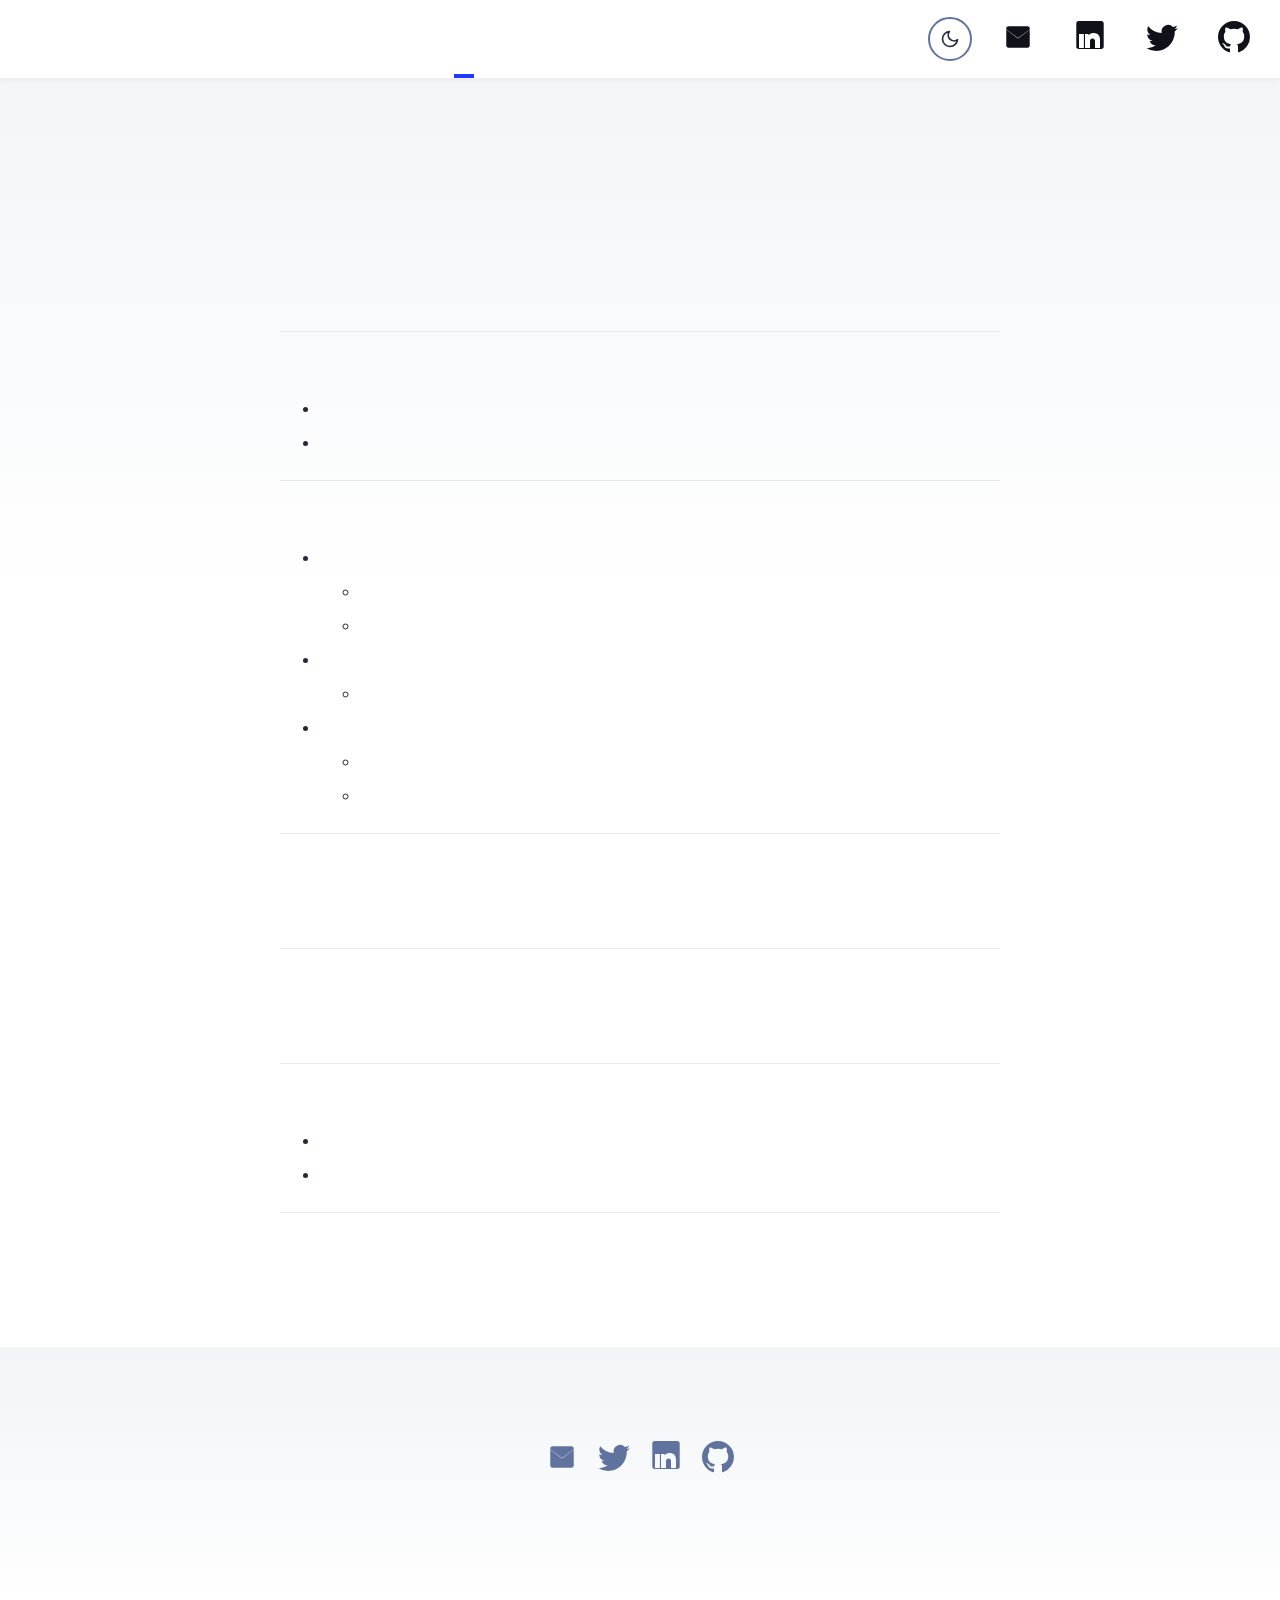
==== commit 8ef32c20: "Add Theme" ====
--- a/index.html
+++ b/index.html
@@ -1,13 +1,72 @@
-<!DOCTYPE html><html lang="en"> <head><!-- Global Metadata --><meta charset="utf-8"><meta name="viewport" content="width=device-width,initial-scale=1"><link rel="icon" type="image/svg+xml" href="/favicon.svg"><link rel="sitemap" href="/sitemap-index.xml"><link rel="alternate" type="application/rss+xml" title="Sachinthra's Portfolio" href="https://sachinthra.github.io/rss.xml"><meta name="generator" content="Astro v5.5.5"><!-- Font preloads --><link rel="preload" href="/fonts/atkinson-regular.woff" as="font" type="font/woff" crossorigin><link rel="preload" href="/fonts/atkinson-bold.woff" as="font" type="font/woff" crossorigin><!-- Canonical URL --><link rel="canonical" href="https://sachinthra.github.io/"><!-- Primary Meta Tags --><title>Sachinthra&#39;s Portfolio</title><meta name="title" content="Sachinthra's Portfolio"><meta name="description" content="Welcome to my portfolio!"><!-- Open Graph / Facebook --><meta property="og:type" content="website"><meta property="og:url" content="https://sachinthra.github.io/"><meta property="og:title" content="Sachinthra's Portfolio"><meta property="og:description" content="Welcome to my portfolio!"><meta property="og:image" content="https://sachinthra.github.io/blog-placeholder-1.jpg"><!-- Twitter --><meta property="twitter:card" content="summary_large_image"><meta property="twitter:url" content="https://sachinthra.github.io/"><meta property="twitter:title" content="Sachinthra's Portfolio"><meta property="twitter:description" content="Welcome to my portfolio!"><meta property="twitter:image" content="https://sachinthra.github.io/blog-placeholder-1.jpg"><style>:root{--accent: #2337ff;--accent-dark: #000d8a;--black: 15, 18, 25;--gray: 96, 115, 159;--gray-light: 229, 233, 240;--gray-dark: 34, 41, 57;--gray-gradient: rgba(var(--gray-light), 50%), #fff;--box-shadow: 0 2px 6px rgba(var(--gray), 25%), 0 8px 24px rgba(var(--gray), 33%), 0 16px 32px rgba(var(--gray), 33%)}@font-face{font-family:Atkinson;src:url(/fonts/atkinson-regular.woff) format("woff");font-weight:400;font-style:normal;font-display:swap}@font-face{font-family:Atkinson;src:url(/fonts/atkinson-bold.woff) format("woff");font-weight:700;font-style:normal;font-display:swap}body{font-family:Atkinson,sans-serif;margin:0;padding:0;text-align:left;background:linear-gradient(var(--gray-gradient)) no-repeat;background-size:100% 600px;word-wrap:break-word;overflow-wrap:break-word;color:rgb(var(--gray-dark));font-size:20px;line-height:1.7}main{width:720px;max-width:calc(100% - 2em);margin:auto;padding:3em 1em}h1,h2,h3,h4,h5,h6{margin:0 0 .5rem;color:rgb(var(--black));line-height:1.2}h1{font-size:3.052em}h2{font-size:2.441em}h3{font-size:1.953em}h4{font-size:1.563em}h5{font-size:1.25em}strong,b{font-weight:700}a,a:hover{color:var(--accent)}p{margin-bottom:1em}.prose p{margin-bottom:2em}textarea{width:100%;font-size:16px}input{font-size:16px}table{width:100%}img{max-width:100%;height:auto;border-radius:8px}code{padding:2px 5px;background-color:rgb(var(--gray-light));border-radius:2px}pre{padding:1.5em;border-radius:8px}pre>code{all:unset}blockquote{border-left:4px solid var(--accent);padding:0 0 0 20px;margin:0;font-size:1.333em}hr{border:none;border-top:1px solid rgb(var(--gray-light))}@media (max-width: 720px){body{font-size:18px}main{padding:1em}}.sr-only{border:0;padding:0;margin:0;position:absolute!important;height:1px;width:1px;overflow:hidden;clip:rect(1px 1px 1px 1px);clip:rect(1px,1px,1px,1px);clip-path:inset(50%);white-space:nowrap}a[data-astro-cid-eimmu3lg]{display:inline-block;text-decoration:none}a[data-astro-cid-eimmu3lg].active{font-weight:bolder;text-decoration:underline}header[data-astro-cid-3ef6ksr2]{margin:0;padding:0 1em;background:#fff;box-shadow:0 2px 8px rgba(var(--black),5%)}h2[data-astro-cid-3ef6ksr2]{margin:0;font-size:1em}h2[data-astro-cid-3ef6ksr2] a[data-astro-cid-3ef6ksr2],h2[data-astro-cid-3ef6ksr2] a[data-astro-cid-3ef6ksr2].active{text-decoration:none}nav[data-astro-cid-3ef6ksr2]{display:flex;align-items:center;justify-content:space-between}nav[data-astro-cid-3ef6ksr2] a[data-astro-cid-3ef6ksr2]{padding:1em .5em;color:var(--black);border-bottom:4px solid transparent;text-decoration:none}nav[data-astro-cid-3ef6ksr2] a[data-astro-cid-3ef6ksr2].active{text-decoration:none;border-bottom-color:var(--accent)}.social-links[data-astro-cid-3ef6ksr2],.social-links[data-astro-cid-3ef6ksr2] a[data-astro-cid-3ef6ksr2]{display:flex}@media (max-width: 720px){.social-links[data-astro-cid-3ef6ksr2]{display:none}}footer[data-astro-cid-sz7xmlte]{padding:2em 1em 6em;background:linear-gradient(var(--gray-gradient)) no-repeat;color:rgb(var(--gray));text-align:center}.social-links[data-astro-cid-sz7xmlte]{display:flex;justify-content:center;gap:1em;margin-top:1em}.social-links[data-astro-cid-sz7xmlte] a[data-astro-cid-sz7xmlte]{text-decoration:none;color:rgb(var(--gray))}.social-links[data-astro-cid-sz7xmlte] a[data-astro-cid-sz7xmlte]:hover{color:rgb(var(--gray-dark))}
-</style></head> <body> <header data-astro-cid-3ef6ksr2> <nav data-astro-cid-3ef6ksr2> <h2 data-astro-cid-3ef6ksr2><a href="/" data-astro-cid-3ef6ksr2>Sachinthra&#39;s Portfolio</a></h2> <div class="internal-links" data-astro-cid-3ef6ksr2> <a href="/" class="active" data-astro-cid-3ef6ksr2="true" data-astro-cid-eimmu3lg> Home </a>  <a href="/blog" data-astro-cid-3ef6ksr2="true" data-astro-cid-eimmu3lg> Blog </a>  <a href="/about" data-astro-cid-3ef6ksr2="true" data-astro-cid-eimmu3lg> About </a>  </div> <div class="social-links" data-astro-cid-3ef6ksr2> <!-- <a href="https://m.webtoo.ls/@astro" target="_blank">
-				<span class="sr-only">Follow Astro on Mastodon</span>
-				<svg viewBox="0 0 16 16" aria-hidden="true" width="32" height="32"
-					><path
-						fill="currentColor"
-						d="M11.19 12.195c2.016-.24 3.77-1.475 3.99-2.603.348-1.778.32-4.339.32-4.339 0-3.47-2.286-4.488-2.286-4.488C12.062.238 10.083.017 8.027 0h-.05C5.92.017 3.942.238 2.79.765c0 0-2.285 1.017-2.285 4.488l-.002.662c-.004.64-.007 1.35.011 2.091.083 3.394.626 6.74 3.78 7.57 1.454.383 2.703.463 3.709.408 1.823-.1 2.847-.647 2.847-.647l-.06-1.317s-1.303.41-2.767.36c-1.45-.05-2.98-.156-3.215-1.928a3.614 3.614 0 0 1-.033-.496s1.424.346 3.228.428c1.103.05 2.137-.064 3.188-.189zm1.613-2.47H11.13v-4.08c0-.859-.364-1.295-1.091-1.295-.804 0-1.207.517-1.207 1.541v2.233H7.168V5.89c0-1.024-.403-1.541-1.207-1.541-.727 0-1.091.436-1.091 1.296v4.079H3.197V5.522c0-.859.22-1.541.66-2.046.456-.505 1.052-.764 1.793-.764.856 0 1.504.328 1.933.983L8 4.39l.417-.695c.429-.655 1.077-.983 1.934-.983.74 0 1.336.259 1.791.764.442.505.661 1.187.661 2.046v4.203z"
-					></path></svg
-				>
-			</a> --> <a href="mailto:sachinthranv@gmail.com" target="_blank" data-astro-cid-3ef6ksr2> <span class="sr-only" data-astro-cid-3ef6ksr2>Send an email to Sachinthra</span> <svg viewBox="0 0 24 24" aria-hidden="true" width="32" height="32" astro-icon="social/gmail" data-astro-cid-3ef6ksr2> <path fill="currentColor" d="M12 13.065L3.2 6.6V18.4C3.2 19.28 3.92 20 4.8 20H19.2C20.08 20 20.8 19.28 20.8 18.4V6.6L12 13.065ZM12 11.2L20.8 4.8H19.2L12 9.935L4.8 4.8H3.2L12 11.2ZM19.2 4H4.8C3.92 4 3.2 4.72 3.2 5.6V6.4L12 12.8L20.8 6.4V5.6C20.8 4.72 20.08 4 19.2 4Z" data-astro-cid-3ef6ksr2></path> </svg> </a> <a href="https://linkedin.com/in/sachinthra/" target="_blank" data-astro-cid-3ef6ksr2> <span class="sr-only" data-astro-cid-3ef6ksr2>Follow Sachinthra on Linkedin</span> <svg viewBox="0 0 16 16" aria-hidden="true" width="32" height="32" data-astro-cid-3ef6ksr2><path fill="currentColor" d="M1.146 1.146C1.146 0.513 1.659 0 2.293 0h11.414c.634 0 1.147.513 1.147 1.146v11.708c0 .633-.513 1.146-1.147 1.146H2.293c-.634 0-1.147-.513-1.147-1.146V1.146zM4.943 13.5V6.5H2.5v7h2.443zm-1.221-8.25a1.25 1.25 0 1 1 0-2.5 1.25 1.25 0 0 1 0 2.5zm9.278 8.25V9.25c0-2.25-1.5-3.25-3.25-3.25-1.5 0-2.25.75-2.5 1.25V6.5H5.5v7h2.5v-3.5c0-.5.25-1.25 1.25-1.25s1.25.75 1.25 1.25V13.5h2.5z" data-astro-cid-3ef6ksr2></path></svg> </a> <a href="https://x.com/Sachinthra" target="_blank" data-astro-cid-3ef6ksr2> <span class="sr-only" data-astro-cid-3ef6ksr2>Follow Sachinthra on X(Twitter)</span> <svg viewBox="0 0 16 16" aria-hidden="true" width="32" height="32" data-astro-cid-3ef6ksr2><path fill="currentColor" d="M5.026 15c6.038 0 9.341-5.003 9.341-9.334 0-.14 0-.282-.006-.422A6.685 6.685 0 0 0 16 3.542a6.658 6.658 0 0 1-1.889.518 3.301 3.301 0 0 0 1.447-1.817 6.533 6.533 0 0 1-2.087.793A3.286 3.286 0 0 0 7.875 6.03a9.325 9.325 0 0 1-6.767-3.429 3.289 3.289 0 0 0 1.018 4.382A3.323 3.323 0 0 1 .64 6.575v.045a3.288 3.288 0 0 0 2.632 3.218 3.203 3.203 0 0 1-.865.115 3.23 3.23 0 0 1-.614-.057 3.283 3.283 0 0 0 3.067 2.277A6.588 6.588 0 0 1 .78 13.58a6.32 6.32 0 0 1-.78-.045A9.344 9.344 0 0 0 5.026 15z" data-astro-cid-3ef6ksr2></path></svg> </a> <a href="https://github.com/sachinthra" target="_blank" data-astro-cid-3ef6ksr2> <span class="sr-only" data-astro-cid-3ef6ksr2>Go to Sachinthra's GitHub repo</span> <svg viewBox="0 0 16 16" aria-hidden="true" width="32" height="32" data-astro-cid-3ef6ksr2><path fill="currentColor" d="M8 0C3.58 0 0 3.58 0 8c0 3.54 2.29 6.53 5.47 7.59.4.07.55-.17.55-.38 0-.19-.01-.82-.01-1.49-2.01.37-2.53-.49-2.69-.94-.09-.23-.48-.94-.82-1.13-.28-.15-.68-.52-.01-.53.63-.01 1.08.58 1.23.82.72 1.21 1.87.87 2.33.66.07-.52.28-.87.51-1.07-1.78-.2-3.64-.89-3.64-3.95 0-.87.31-1.59.82-2.15-.08-.2-.36-1.02.08-2.12 0 0 .67-.21 2.2.82.64-.18 1.32-.27 2-.27.68 0 1.36.09 2 .27 1.53-1.04 2.2-.82 2.2-.82.44 1.1.16 1.92.08 2.12.51.56.82 1.27.82 2.15 0 3.07-1.87 3.75-3.65 3.95.29.25.54.73.54 1.48 0 1.07-.01 1.93-.01 2.2 0 .21.15.46.55.38A8.012 8.012 0 0 0 16 8c0-4.42-3.58-8-8-8z" data-astro-cid-3ef6ksr2></path></svg> </a> </div> </nav> </header>  <main> <h1>I'm,</h1> <h4>Sachinthra N V</h4> <p>
+<!DOCTYPE html><html lang="en"> <head><!-- Global Metadata --><meta charset="utf-8"><meta name="viewport" content="width=device-width,initial-scale=1"><link rel="icon" type="image/svg+xml" href="/favicon.svg"><link rel="sitemap" href="/sitemap-index.xml"><link rel="alternate" type="application/rss+xml" title="Sachinthra's Portfolio" href="https://sachinthra.github.io/rss.xml"><meta name="generator" content="Astro v5.5.5"><!-- Font preloads --><link rel="preload" href="/fonts/atkinson-regular.woff" as="font" type="font/woff" crossorigin><link rel="preload" href="/fonts/atkinson-bold.woff" as="font" type="font/woff" crossorigin><!-- Canonical URL --><link rel="canonical" href="https://sachinthra.github.io/"><!-- Theme initialization script to prevent FOUC --><script>
+	// Initialize theme immediately to prevent flash
+	(function() {
+		const theme = localStorage.getItem('theme') || 'dark';
+		document.documentElement.setAttribute('data-theme', theme);
+	})();
+</script><!-- Primary Meta Tags --><title>Sachinthra&#39;s Portfolio</title><meta name="title" content="Sachinthra's Portfolio"><meta name="description" content="Welcome to my portfolio!"><!-- Open Graph / Facebook --><meta property="og:type" content="website"><meta property="og:url" content="https://sachinthra.github.io/"><meta property="og:title" content="Sachinthra's Portfolio"><meta property="og:description" content="Welcome to my portfolio!"><meta property="og:image" content="https://sachinthra.github.io/blog-placeholder-1.jpg"><!-- Twitter --><meta property="twitter:card" content="summary_large_image"><meta property="twitter:url" content="https://sachinthra.github.io/"><meta property="twitter:title" content="Sachinthra's Portfolio"><meta property="twitter:description" content="Welcome to my portfolio!"><meta property="twitter:image" content="https://sachinthra.github.io/blog-placeholder-1.jpg"><link rel="stylesheet" href="/_astro/about.DO7T6Afx.css"></head> <body> <header data-astro-cid-3ef6ksr2> <nav data-astro-cid-3ef6ksr2> <h2 data-astro-cid-3ef6ksr2><a href="/" data-astro-cid-3ef6ksr2>Sachinthra&#39;s Portfolio</a></h2> <div class="internal-links" data-astro-cid-3ef6ksr2> <a href="/" class="active" data-astro-cid-3ef6ksr2="true" data-astro-cid-eimmu3lg> Home </a>  <a href="/blog" data-astro-cid-3ef6ksr2="true" data-astro-cid-eimmu3lg> Blog </a>  <a href="/about" data-astro-cid-3ef6ksr2="true" data-astro-cid-eimmu3lg> About </a>  </div> <div class="social-links" data-astro-cid-3ef6ksr2> <button id="theme-toggle" type="button" aria-label="Toggle theme" data-astro-cid-x3pjskd3> <span id="theme-toggle-light-icon" class="theme-icon" data-astro-cid-x3pjskd3> <!-- Sun icon for light mode --> <svg width="20" height="20" viewBox="0 0 24 24" fill="none" stroke="currentColor" stroke-width="2" stroke-linecap="round" stroke-linejoin="round" data-astro-cid-x3pjskd3> <circle cx="12" cy="12" r="5" data-astro-cid-x3pjskd3></circle> <line x1="12" y1="1" x2="12" y2="3" data-astro-cid-x3pjskd3></line> <line x1="12" y1="21" x2="12" y2="23" data-astro-cid-x3pjskd3></line> <line x1="4.22" y1="4.22" x2="5.64" y2="5.64" data-astro-cid-x3pjskd3></line> <line x1="18.36" y1="18.36" x2="19.78" y2="19.78" data-astro-cid-x3pjskd3></line> <line x1="1" y1="12" x2="3" y2="12" data-astro-cid-x3pjskd3></line> <line x1="21" y1="12" x2="23" y2="12" data-astro-cid-x3pjskd3></line> <line x1="4.22" y1="19.78" x2="5.64" y2="18.36" data-astro-cid-x3pjskd3></line> <line x1="18.36" y1="5.64" x2="19.78" y2="4.22" data-astro-cid-x3pjskd3></line> </svg> </span> <span id="theme-toggle-dark-icon" class="theme-icon" data-astro-cid-x3pjskd3> <!-- Moon icon for dark mode --> <svg width="20" height="20" viewBox="0 0 24 24" fill="none" stroke="currentColor" stroke-width="2" stroke-linecap="round" stroke-linejoin="round" data-astro-cid-x3pjskd3> <path d="M21 12.79A9 9 0 1 1 11.21 3 7 7 0 0 0 21 12.79z" data-astro-cid-x3pjskd3></path> </svg> </span> </button>  <script>
+	// Theme toggle functionality
+	function initThemeToggle() {
+		const themeToggle = document.getElementById('theme-toggle');
+		const lightIcon = document.getElementById('theme-toggle-light-icon');
+		const darkIcon = document.getElementById('theme-toggle-dark-icon');
+		
+		if (!themeToggle || !lightIcon || !darkIcon) {
+			console.log('Theme toggle elements not found');
+			return;
+		}
+
+		// Get initial theme from localStorage or default to light
+		const currentTheme = localStorage.getItem('theme') || 'light';
+		
+		// Apply initial theme
+		document.documentElement.setAttribute('data-theme', currentTheme);
+		updateIcons(currentTheme);
+
+		// Toggle theme function
+		function toggleTheme() {
+			console.log('Toggle theme clicked');
+			const currentTheme = document.documentElement.getAttribute('data-theme') || 'light';
+			const newTheme = currentTheme === 'dark' ? 'light' : 'dark';
+			
+			console.log('Switching from', currentTheme, 'to', newTheme);
+			
+			document.documentElement.setAttribute('data-theme', newTheme);
+			localStorage.setItem('theme', newTheme);
+			updateIcons(newTheme);
+		}
+
+		// Update icon visibility
+		function updateIcons(theme) {
+			if (!lightIcon || !darkIcon) return;
+			
+			lightIcon.classList.remove('active');
+			darkIcon.classList.remove('active');
+			
+			if (theme === 'dark') {
+				lightIcon.classList.add('active');
+			} else {
+				darkIcon.classList.add('active');
+			}
+			
+			console.log('Updated icons for theme:', theme);
+		}
+
+		// Add click event listener
+		themeToggle.addEventListener('click', toggleTheme);
+		console.log('Theme toggle initialized');
+	}
+
+	// Initialize on DOM content loaded
+	document.addEventListener('DOMContentLoaded', initThemeToggle);
+
+	// Also initialize immediately in case DOMContentLoaded already fired
+	if (document.readyState === 'loading') {
+		document.addEventListener('DOMContentLoaded', initThemeToggle);
+	} else {
+		initThemeToggle();
+	}
+</script> <a href="mailto:sachinthranv@gmail.com" target="_blank" data-astro-cid-3ef6ksr2> <span class="sr-only" data-astro-cid-3ef6ksr2>Send an email to Sachinthra</span> <svg viewBox="0 0 24 24" aria-hidden="true" width="32" height="32" astro-icon="social/gmail" data-astro-cid-3ef6ksr2> <path fill="currentColor" d="M12 13.065L3.2 6.6V18.4C3.2 19.28 3.92 20 4.8 20H19.2C20.08 20 20.8 19.28 20.8 18.4V6.6L12 13.065ZM12 11.2L20.8 4.8H19.2L12 9.935L4.8 4.8H3.2L12 11.2ZM19.2 4H4.8C3.92 4 3.2 4.72 3.2 5.6V6.4L12 12.8L20.8 6.4V5.6C20.8 4.72 20.08 4 19.2 4Z" data-astro-cid-3ef6ksr2></path> </svg> </a> <a href="https://linkedin.com/in/sachinthra/" target="_blank" data-astro-cid-3ef6ksr2> <span class="sr-only" data-astro-cid-3ef6ksr2>Follow Sachinthra on Linkedin</span> <svg viewBox="0 0 16 16" aria-hidden="true" width="32" height="32" data-astro-cid-3ef6ksr2><path fill="currentColor" d="M1.146 1.146C1.146 0.513 1.659 0 2.293 0h11.414c.634 0 1.147.513 1.147 1.146v11.708c0 .633-.513 1.146-1.147 1.146H2.293c-.634 0-1.147-.513-1.147-1.146V1.146zM4.943 13.5V6.5H2.5v7h2.443zm-1.221-8.25a1.25 1.25 0 1 1 0-2.5 1.25 1.25 0 0 1 0 2.5zm9.278 8.25V9.25c0-2.25-1.5-3.25-3.25-3.25-1.5 0-2.25.75-2.5 1.25V6.5H5.5v7h2.5v-3.5c0-.5.25-1.25 1.25-1.25s1.25.75 1.25 1.25V13.5h2.5z" data-astro-cid-3ef6ksr2></path></svg> </a> <a href="https://x.com/Sachinthra" target="_blank" data-astro-cid-3ef6ksr2> <span class="sr-only" data-astro-cid-3ef6ksr2>Follow Sachinthra on X(Twitter)</span> <svg viewBox="0 0 16 16" aria-hidden="true" width="32" height="32" data-astro-cid-3ef6ksr2><path fill="currentColor" d="M5.026 15c6.038 0 9.341-5.003 9.341-9.334 0-.14 0-.282-.006-.422A6.685 6.685 0 0 0 16 3.542a6.658 6.658 0 0 1-1.889.518 3.301 3.301 0 0 0 1.447-1.817 6.533 6.533 0 0 1-2.087.793A3.286 3.286 0 0 0 7.875 6.03a9.325 9.325 0 0 1-6.767-3.429 3.289 3.289 0 0 0 1.018 4.382A3.323 3.323 0 0 1 .64 6.575v.045a3.288 3.288 0 0 0 2.632 3.218 3.203 3.203 0 0 1-.865.115 3.23 3.23 0 0 1-.614-.057 3.283 3.283 0 0 0 3.067 2.277A6.588 6.588 0 0 1 .78 13.58a6.32 6.32 0 0 1-.78-.045A9.344 9.344 0 0 0 5.026 15z" data-astro-cid-3ef6ksr2></path></svg> </a> <a href="https://github.com/sachinthra" target="_blank" data-astro-cid-3ef6ksr2> <span class="sr-only" data-astro-cid-3ef6ksr2>Go to Sachinthra's GitHub repo</span> <svg viewBox="0 0 16 16" aria-hidden="true" width="32" height="32" data-astro-cid-3ef6ksr2><path fill="currentColor" d="M8 0C3.58 0 0 3.58 0 8c0 3.54 2.29 6.53 5.47 7.59.4.07.55-.17.55-.38 0-.19-.01-.82-.01-1.49-2.01.37-2.53-.49-2.69-.94-.09-.23-.48-.94-.82-1.13-.28-.15-.68-.52-.01-.53.63-.01 1.08.58 1.23.82.72 1.21 1.87.87 2.33.66.07-.52.28-.87.51-1.07-1.78-.2-3.64-.89-3.64-3.95 0-.87.31-1.59.82-2.15-.08-.2-.36-1.02.08-2.12 0 0 .67-.21 2.2.82.64-.18 1.32-.27 2-.27.68 0 1.36.09 2 .27 1.53-1.04 2.2-.82 2.2-.82.44 1.1.16 1.92.08 2.12.51.56.82 1.27.82 2.15 0 3.07-1.87 3.75-3.65 3.95.29.25.54.73.54 1.48 0 1.07-.01 1.93-.01 2.2 0 .21.15.46.55.38A8.012 8.012 0 0 0 16 8c0-4.42-3.58-8-8-8z" data-astro-cid-3ef6ksr2></path></svg> </a> </div> </nav> </header>  <main> <h1>I'm,</h1> <h4>Sachinthra N V</h4> <p>
 I am currently employed as a <b>Software Development Engineer II (SDE-2, Cloud Developer)</b> at <b>Hewlett Packard Enterprise (HPE)</b>, 
 				where I focus on designing and implementing scalable cloud solutions. With around 3 years of experience in the industry, 
 				I have developed a strong foundation in cloud technologies and software development practices.
--- a/_astro/about.DO7T6Afx.css
+++ b/_astro/about.DO7T6Afx.css
@@ -0,0 +1 @@
+:root{--accent: #2337ff;--accent-dark: #000d8a;--black: 15, 18, 25;--gray: 96, 115, 159;--gray-light: 229, 233, 240;--gray-dark: 34, 41, 57;--gray-gradient: rgba(var(--gray-light), 50%), #fff;--box-shadow: 0 2px 6px rgba(var(--gray), 25%), 0 8px 24px rgba(var(--gray), 33%), 0 16px 32px rgba(var(--gray), 33%)}[data-theme=dark]{--accent: #4d7fff;--accent-dark: #2337ff;--black: 255, 255, 255;--gray: 159, 175, 196;--gray-light: 45, 52, 69;--gray-dark: 229, 233, 240;--gray-gradient: rgba(var(--gray-light), 50%), #1a1a1a;--box-shadow: 0 2px 6px rgba(0, 0, 0, 25%), 0 8px 24px rgba(0, 0, 0, 33%), 0 16px 32px rgba(0, 0, 0, 33%)}[data-theme=dark] body{background:linear-gradient(var(--gray-gradient)) no-repeat;background-size:100% 600px;background-color:#1a1a1a}[data-theme=dark] header{background:#2a2a2a!important;box-shadow:0 2px 8px #00000040!important}@font-face{font-family:Atkinson;src:url(/fonts/atkinson-regular.woff) format("woff");font-weight:400;font-style:normal;font-display:swap}@font-face{font-family:Atkinson;src:url(/fonts/atkinson-bold.woff) format("woff");font-weight:700;font-style:normal;font-display:swap}body{font-family:Atkinson,sans-serif;margin:0;padding:0;text-align:left;background:linear-gradient(var(--gray-gradient)) no-repeat;background-size:100% 600px;word-wrap:break-word;overflow-wrap:break-word;color:rgb(var(--gray-dark));font-size:20px;line-height:1.7}main{width:720px;max-width:calc(100% - 2em);margin:auto;padding:3em 1em}h1,h2,h3,h4,h5,h6{margin:0 0 .5rem;color:rgb(var(--black));line-height:1.2}h1{font-size:3.052em}h2{font-size:2.441em}h3{font-size:1.953em}h4{font-size:1.563em}h5{font-size:1.25em}strong,b{font-weight:700}a,a:hover{color:var(--accent)}p{margin-bottom:1em}.prose p{margin-bottom:2em}textarea{width:100%;font-size:16px}input{font-size:16px}table{width:100%}img{max-width:100%;height:auto;border-radius:8px}code{padding:2px 5px;background-color:rgb(var(--gray-light));border-radius:2px}[data-theme=dark] code{background-color:rgb(var(--gray-light));color:rgb(var(--gray-dark))}pre{padding:1.5em;border-radius:8px;background-color:rgb(var(--gray-light))}[data-theme=dark] pre{background-color:rgb(var(--gray-light))}pre>code{all:unset}blockquote{border-left:4px solid var(--accent);padding:0 0 0 20px;margin:0;font-size:1.333em}hr{border:none;border-top:1px solid rgb(var(--gray-light))}@media (max-width: 720px){body{font-size:18px}main{padding:1em}}.sr-only{border:0;padding:0;margin:0;position:absolute!important;height:1px;width:1px;overflow:hidden;clip:rect(1px 1px 1px 1px);clip:rect(1px,1px,1px,1px);clip-path:inset(50%);white-space:nowrap}a[data-astro-cid-eimmu3lg]{display:inline-block;text-decoration:none}a[data-astro-cid-eimmu3lg].active{font-weight:bolder;text-decoration:underline}#theme-toggle[data-astro-cid-x3pjskd3]{background:none;border:2px solid rgb(var(--gray));border-radius:50%;width:44px;height:44px;display:flex;align-items:center;justify-content:center;cursor:pointer;transition:all .3s ease;color:rgb(var(--gray-dark))}#theme-toggle[data-astro-cid-x3pjskd3]:hover{border-color:var(--accent);color:var(--accent);transform:scale(1.1)}.theme-icon[data-astro-cid-x3pjskd3]{display:none;align-items:center;justify-content:center}.theme-icon[data-astro-cid-x3pjskd3].active{display:flex}#theme-toggle[data-astro-cid-x3pjskd3]:focus{outline:2px solid var(--accent);outline-offset:2px}header[data-astro-cid-3ef6ksr2]{margin:0;padding:0 1em;background:#fff;box-shadow:0 2px 8px rgba(var(--black),5%);transition:background-color .3s ease,box-shadow .3s ease}[data-theme=dark] header[data-astro-cid-3ef6ksr2]{background:#2a2a2a;box-shadow:0 2px 8px #00000040}h2[data-astro-cid-3ef6ksr2]{margin:0;font-size:1em}h2[data-astro-cid-3ef6ksr2] a[data-astro-cid-3ef6ksr2],h2[data-astro-cid-3ef6ksr2] a[data-astro-cid-3ef6ksr2].active{text-decoration:none;color:rgb(var(--black));transition:color .3s ease}nav[data-astro-cid-3ef6ksr2]{display:flex;align-items:center;justify-content:space-between}nav[data-astro-cid-3ef6ksr2] a[data-astro-cid-3ef6ksr2]{padding:1em .5em;color:rgb(var(--black));border-bottom:4px solid transparent;text-decoration:none;transition:color .3s ease,border-bottom-color .3s ease}nav[data-astro-cid-3ef6ksr2] a[data-astro-cid-3ef6ksr2].active{text-decoration:none;border-bottom-color:var(--accent)}.social-links[data-astro-cid-3ef6ksr2],.social-links[data-astro-cid-3ef6ksr2] a[data-astro-cid-3ef6ksr2]{display:flex;align-items:center;gap:.5em}.social-links[data-astro-cid-3ef6ksr2]{gap:1em}.social-links[data-astro-cid-3ef6ksr2] svg[data-astro-cid-3ef6ksr2]{transition:color .3s ease}@media (max-width: 720px){.social-links[data-astro-cid-3ef6ksr2]{display:none}}footer[data-astro-cid-sz7xmlte]{padding:2em 1em 6em;background:linear-gradient(var(--gray-gradient)) no-repeat;color:rgb(var(--gray));text-align:center}.social-links[data-astro-cid-sz7xmlte]{display:flex;justify-content:center;gap:1em;margin-top:1em}.social-links[data-astro-cid-sz7xmlte] a[data-astro-cid-sz7xmlte]{text-decoration:none;color:rgb(var(--gray))}.social-links[data-astro-cid-sz7xmlte] a[data-astro-cid-sz7xmlte]:hover{color:rgb(var(--gray-dark))}
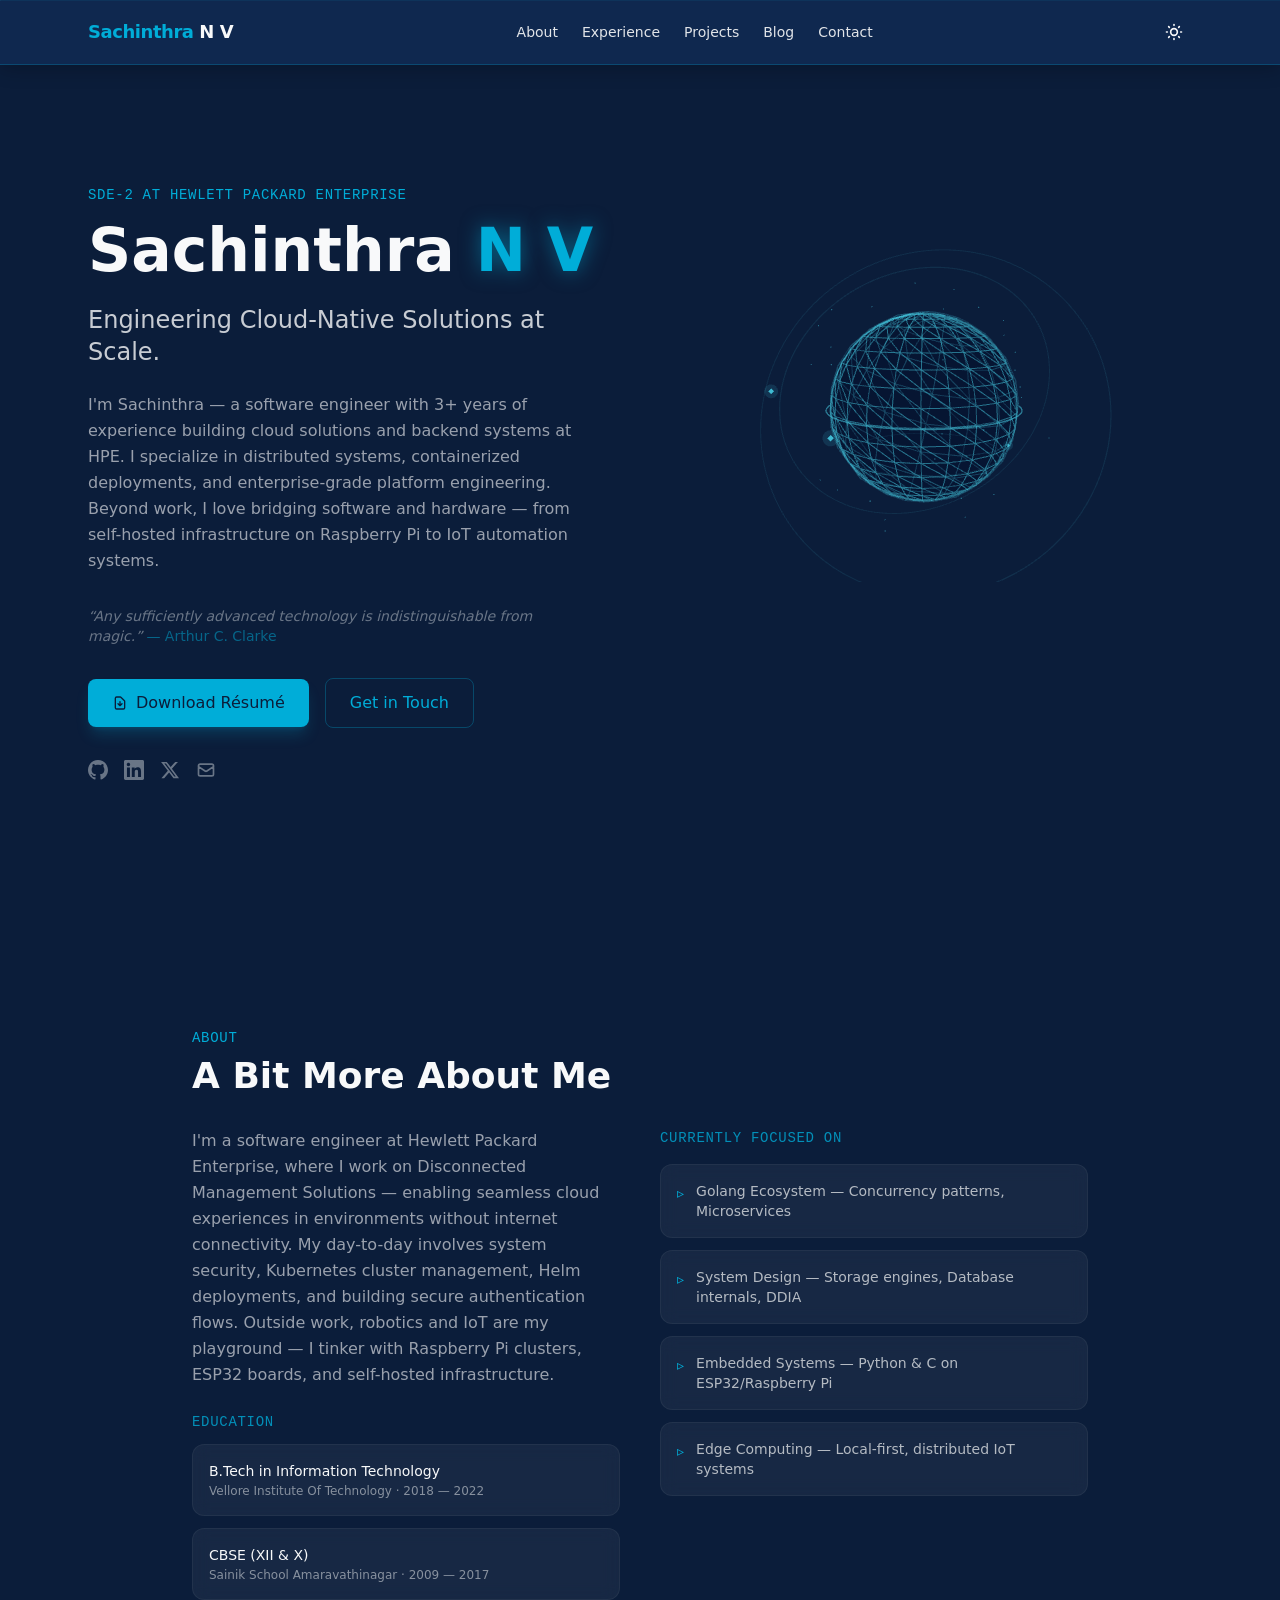
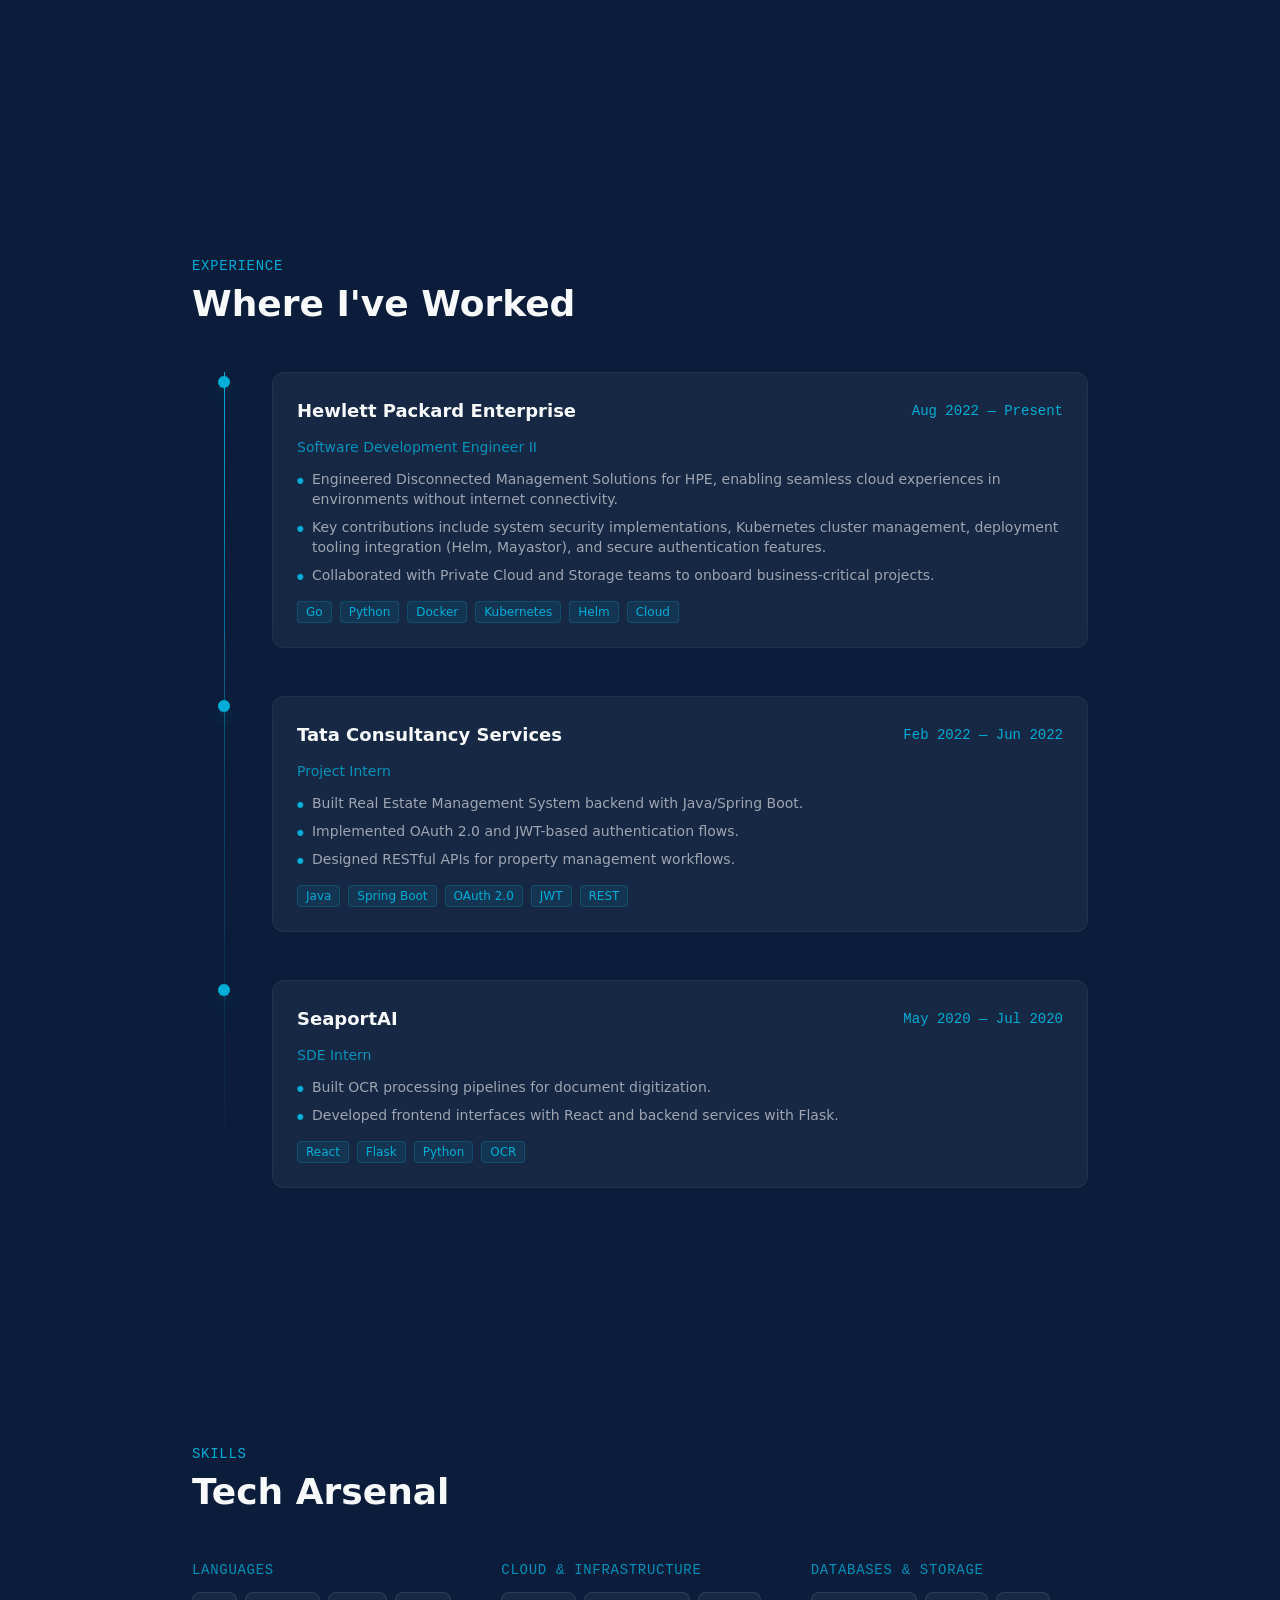
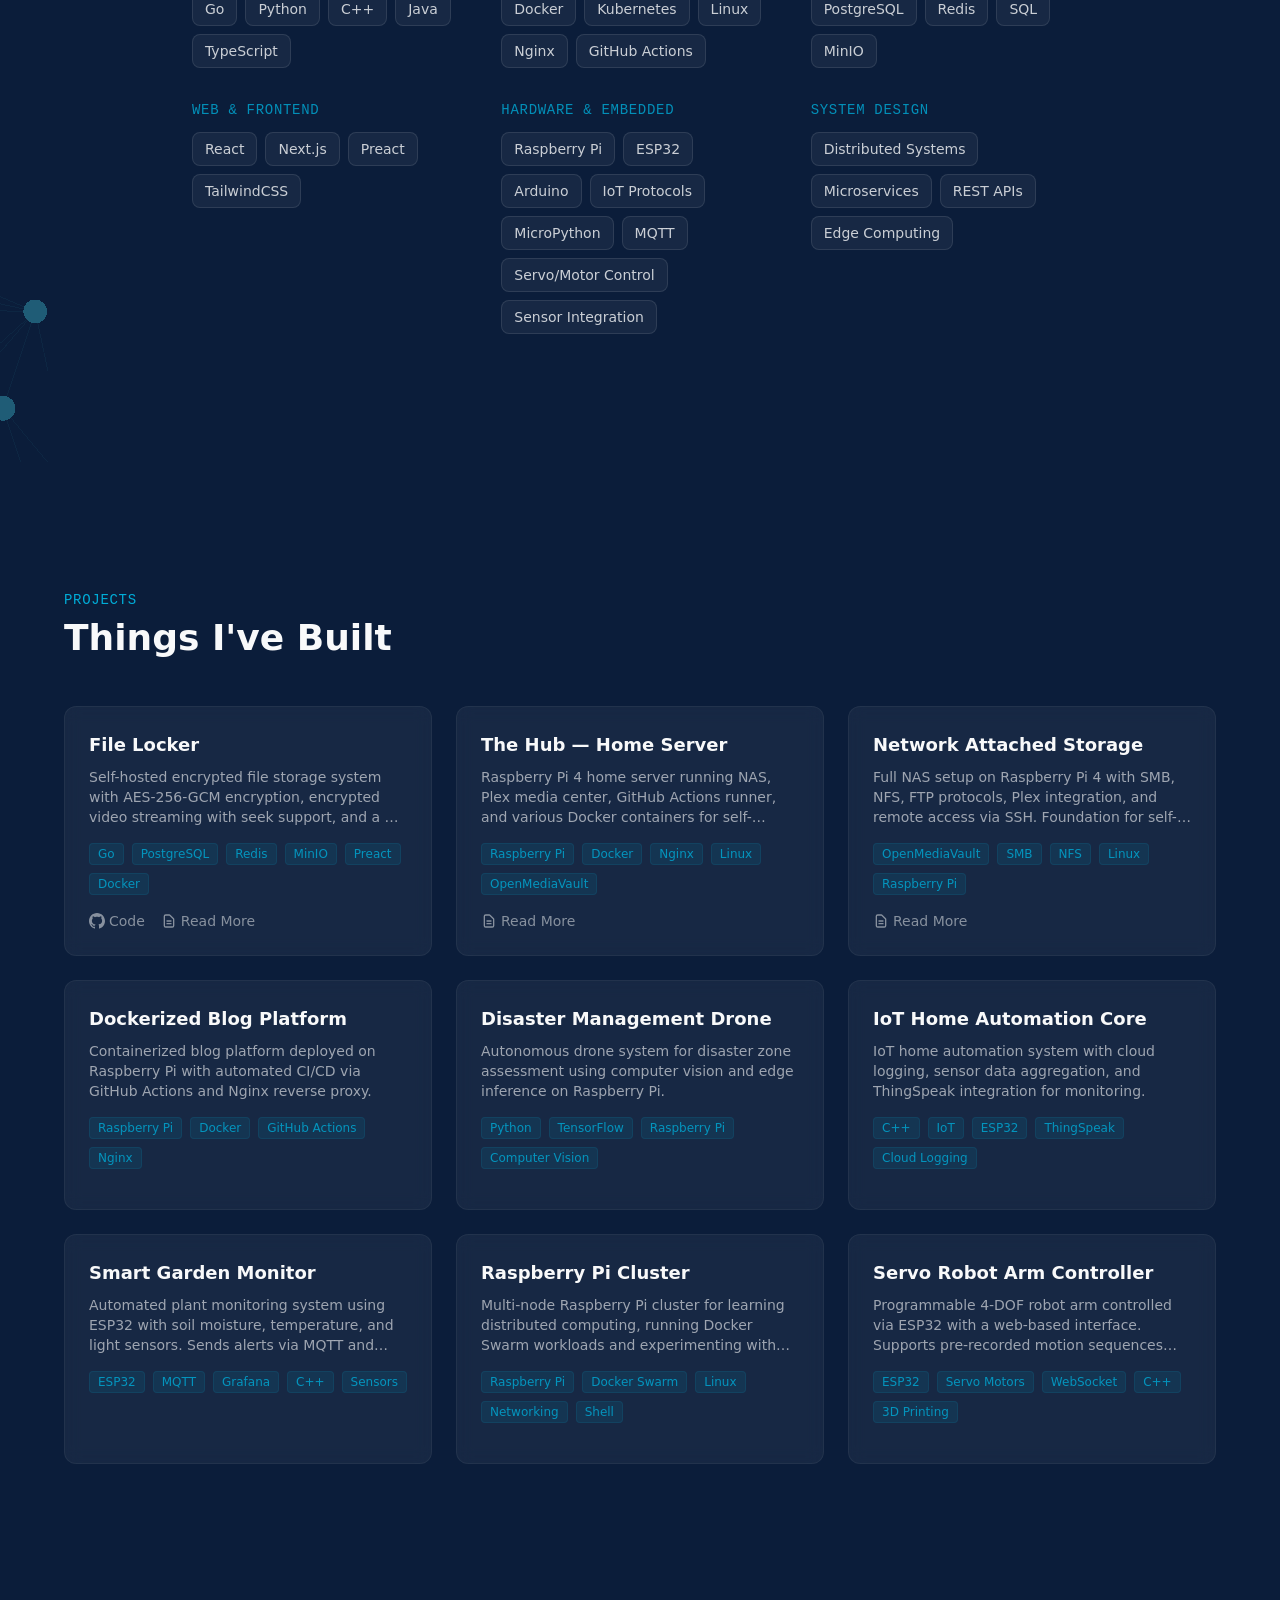
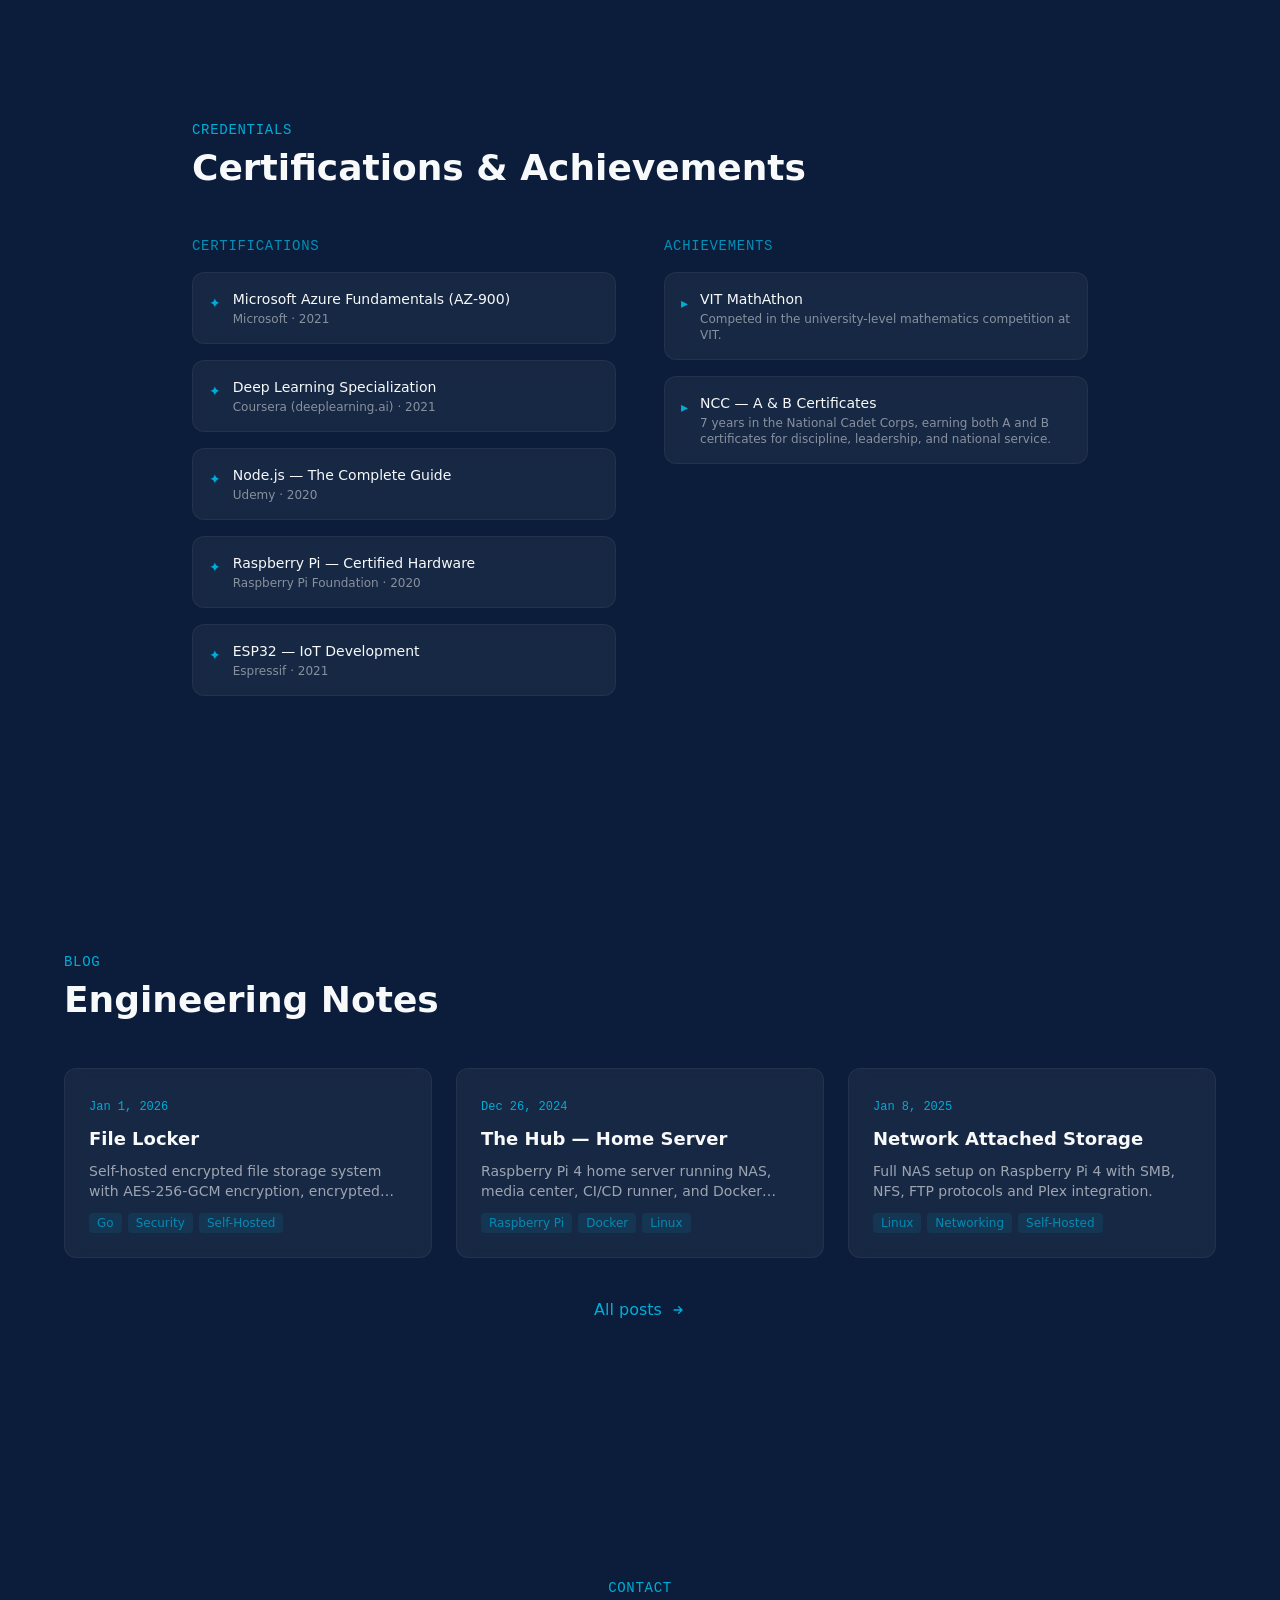
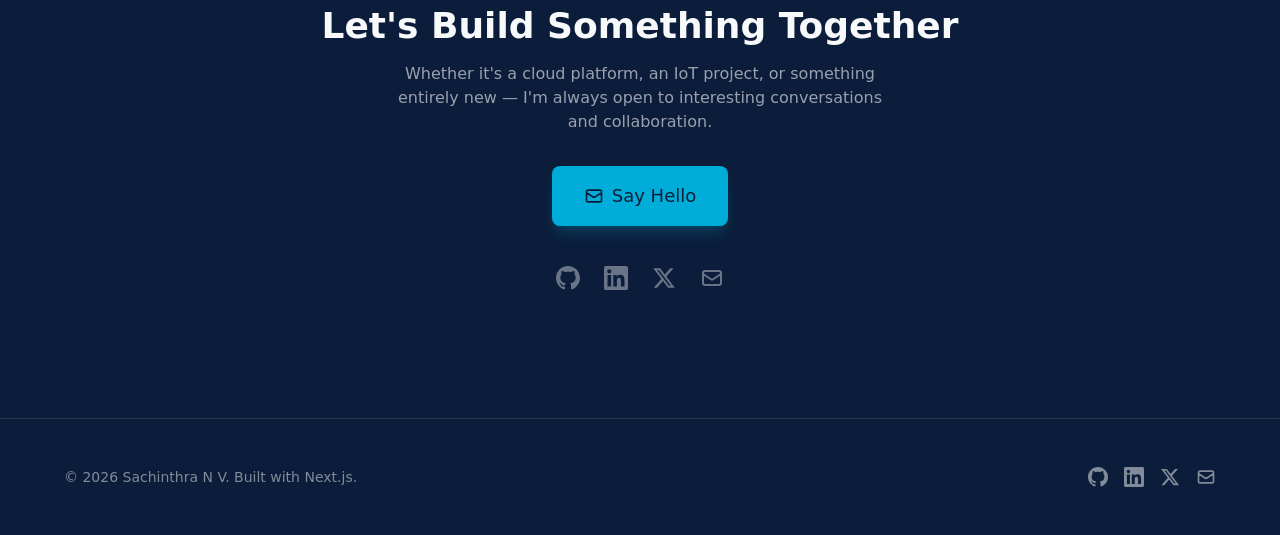
==== commit 9e1de0c9: "V3.0.0" ====
--- a/index.html
+++ b/index.html
@@ -1,134 +1,4 @@
-<!DOCTYPE html><html lang="en"> <head><!-- Global Metadata --><meta charset="utf-8"><meta name="viewport" content="width=device-width,initial-scale=1"><link rel="icon" type="image/svg+xml" href="/favicon.svg"><link rel="sitemap" href="/sitemap-index.xml"><link rel="alternate" type="application/rss+xml" title="Sachinthra's Portfolio" href="https://sachinthra.github.io/rss.xml"><meta name="generator" content="Astro v5.5.5"><!-- Font preloads --><link rel="preload" href="/fonts/atkinson-regular.woff" as="font" type="font/woff" crossorigin><link rel="preload" href="/fonts/atkinson-bold.woff" as="font" type="font/woff" crossorigin><!-- Canonical URL --><link rel="canonical" href="https://sachinthra.github.io/"><!-- Theme initialization script to prevent FOUC --><script>
-	// Initialize theme immediately to prevent flash
-	(function() {
-		const theme = localStorage.getItem('theme') || 'dark';
-		document.documentElement.setAttribute('data-theme', theme);
-	})();
-</script><!-- Primary Meta Tags --><title>Sachinthra&#39;s Portfolio</title><meta name="title" content="Sachinthra's Portfolio"><meta name="description" content="Welcome to my portfolio!"><!-- Open Graph / Facebook --><meta property="og:type" content="website"><meta property="og:url" content="https://sachinthra.github.io/"><meta property="og:title" content="Sachinthra's Portfolio"><meta property="og:description" content="Welcome to my portfolio!"><meta property="og:image" content="https://sachinthra.github.io/blog-placeholder-1.jpg"><!-- Twitter --><meta property="twitter:card" content="summary_large_image"><meta property="twitter:url" content="https://sachinthra.github.io/"><meta property="twitter:title" content="Sachinthra's Portfolio"><meta property="twitter:description" content="Welcome to my portfolio!"><meta property="twitter:image" content="https://sachinthra.github.io/blog-placeholder-1.jpg"><link rel="stylesheet" href="/_astro/about.DO7T6Afx.css"></head> <body> <header data-astro-cid-3ef6ksr2> <nav data-astro-cid-3ef6ksr2> <h2 data-astro-cid-3ef6ksr2><a href="/" data-astro-cid-3ef6ksr2>Sachinthra&#39;s Portfolio</a></h2> <div class="internal-links" data-astro-cid-3ef6ksr2> <a href="/" class="active" data-astro-cid-3ef6ksr2="true" data-astro-cid-eimmu3lg> Home </a>  <a href="/blog" data-astro-cid-3ef6ksr2="true" data-astro-cid-eimmu3lg> Blog </a>  <a href="/about" data-astro-cid-3ef6ksr2="true" data-astro-cid-eimmu3lg> About </a>  </div> <div class="social-links" data-astro-cid-3ef6ksr2> <button id="theme-toggle" type="button" aria-label="Toggle theme" data-astro-cid-x3pjskd3> <span id="theme-toggle-light-icon" class="theme-icon" data-astro-cid-x3pjskd3> <!-- Sun icon for light mode --> <svg width="20" height="20" viewBox="0 0 24 24" fill="none" stroke="currentColor" stroke-width="2" stroke-linecap="round" stroke-linejoin="round" data-astro-cid-x3pjskd3> <circle cx="12" cy="12" r="5" data-astro-cid-x3pjskd3></circle> <line x1="12" y1="1" x2="12" y2="3" data-astro-cid-x3pjskd3></line> <line x1="12" y1="21" x2="12" y2="23" data-astro-cid-x3pjskd3></line> <line x1="4.22" y1="4.22" x2="5.64" y2="5.64" data-astro-cid-x3pjskd3></line> <line x1="18.36" y1="18.36" x2="19.78" y2="19.78" data-astro-cid-x3pjskd3></line> <line x1="1" y1="12" x2="3" y2="12" data-astro-cid-x3pjskd3></line> <line x1="21" y1="12" x2="23" y2="12" data-astro-cid-x3pjskd3></line> <line x1="4.22" y1="19.78" x2="5.64" y2="18.36" data-astro-cid-x3pjskd3></line> <line x1="18.36" y1="5.64" x2="19.78" y2="4.22" data-astro-cid-x3pjskd3></line> </svg> </span> <span id="theme-toggle-dark-icon" class="theme-icon" data-astro-cid-x3pjskd3> <!-- Moon icon for dark mode --> <svg width="20" height="20" viewBox="0 0 24 24" fill="none" stroke="currentColor" stroke-width="2" stroke-linecap="round" stroke-linejoin="round" data-astro-cid-x3pjskd3> <path d="M21 12.79A9 9 0 1 1 11.21 3 7 7 0 0 0 21 12.79z" data-astro-cid-x3pjskd3></path> </svg> </span> </button>  <script>
-	// Theme toggle functionality
-	function initThemeToggle() {
-		const themeToggle = document.getElementById('theme-toggle');
-		const lightIcon = document.getElementById('theme-toggle-light-icon');
-		const darkIcon = document.getElementById('theme-toggle-dark-icon');
-		
-		if (!themeToggle || !lightIcon || !darkIcon) {
-			console.log('Theme toggle elements not found');
-			return;
-		}
-
-		// Get initial theme from localStorage or default to light
-		const currentTheme = localStorage.getItem('theme') || 'light';
-		
-		// Apply initial theme
-		document.documentElement.setAttribute('data-theme', currentTheme);
-		updateIcons(currentTheme);
-
-		// Toggle theme function
-		function toggleTheme() {
-			console.log('Toggle theme clicked');
-			const currentTheme = document.documentElement.getAttribute('data-theme') || 'light';
-			const newTheme = currentTheme === 'dark' ? 'light' : 'dark';
-			
-			console.log('Switching from', currentTheme, 'to', newTheme);
-			
-			document.documentElement.setAttribute('data-theme', newTheme);
-			localStorage.setItem('theme', newTheme);
-			updateIcons(newTheme);
-		}
-
-		// Update icon visibility
-		function updateIcons(theme) {
-			if (!lightIcon || !darkIcon) return;
-			
-			lightIcon.classList.remove('active');
-			darkIcon.classList.remove('active');
-			
-			if (theme === 'dark') {
-				lightIcon.classList.add('active');
-			} else {
-				darkIcon.classList.add('active');
-			}
-			
-			console.log('Updated icons for theme:', theme);
-		}
-
-		// Add click event listener
-		themeToggle.addEventListener('click', toggleTheme);
-		console.log('Theme toggle initialized');
-	}
-
-	// Initialize on DOM content loaded
-	document.addEventListener('DOMContentLoaded', initThemeToggle);
-
-	// Also initialize immediately in case DOMContentLoaded already fired
-	if (document.readyState === 'loading') {
-		document.addEventListener('DOMContentLoaded', initThemeToggle);
-	} else {
-		initThemeToggle();
-	}
-</script> <a href="mailto:sachinthranv@gmail.com" target="_blank" data-astro-cid-3ef6ksr2> <span class="sr-only" data-astro-cid-3ef6ksr2>Send an email to Sachinthra</span> <svg viewBox="0 0 24 24" aria-hidden="true" width="32" height="32" astro-icon="social/gmail" data-astro-cid-3ef6ksr2> <path fill="currentColor" d="M12 13.065L3.2 6.6V18.4C3.2 19.28 3.92 20 4.8 20H19.2C20.08 20 20.8 19.28 20.8 18.4V6.6L12 13.065ZM12 11.2L20.8 4.8H19.2L12 9.935L4.8 4.8H3.2L12 11.2ZM19.2 4H4.8C3.92 4 3.2 4.72 3.2 5.6V6.4L12 12.8L20.8 6.4V5.6C20.8 4.72 20.08 4 19.2 4Z" data-astro-cid-3ef6ksr2></path> </svg> </a> <a href="https://linkedin.com/in/sachinthra/" target="_blank" data-astro-cid-3ef6ksr2> <span class="sr-only" data-astro-cid-3ef6ksr2>Follow Sachinthra on Linkedin</span> <svg viewBox="0 0 16 16" aria-hidden="true" width="32" height="32" data-astro-cid-3ef6ksr2><path fill="currentColor" d="M1.146 1.146C1.146 0.513 1.659 0 2.293 0h11.414c.634 0 1.147.513 1.147 1.146v11.708c0 .633-.513 1.146-1.147 1.146H2.293c-.634 0-1.147-.513-1.147-1.146V1.146zM4.943 13.5V6.5H2.5v7h2.443zm-1.221-8.25a1.25 1.25 0 1 1 0-2.5 1.25 1.25 0 0 1 0 2.5zm9.278 8.25V9.25c0-2.25-1.5-3.25-3.25-3.25-1.5 0-2.25.75-2.5 1.25V6.5H5.5v7h2.5v-3.5c0-.5.25-1.25 1.25-1.25s1.25.75 1.25 1.25V13.5h2.5z" data-astro-cid-3ef6ksr2></path></svg> </a> <a href="https://x.com/Sachinthra" target="_blank" data-astro-cid-3ef6ksr2> <span class="sr-only" data-astro-cid-3ef6ksr2>Follow Sachinthra on X(Twitter)</span> <svg viewBox="0 0 16 16" aria-hidden="true" width="32" height="32" data-astro-cid-3ef6ksr2><path fill="currentColor" d="M5.026 15c6.038 0 9.341-5.003 9.341-9.334 0-.14 0-.282-.006-.422A6.685 6.685 0 0 0 16 3.542a6.658 6.658 0 0 1-1.889.518 3.301 3.301 0 0 0 1.447-1.817 6.533 6.533 0 0 1-2.087.793A3.286 3.286 0 0 0 7.875 6.03a9.325 9.325 0 0 1-6.767-3.429 3.289 3.289 0 0 0 1.018 4.382A3.323 3.323 0 0 1 .64 6.575v.045a3.288 3.288 0 0 0 2.632 3.218 3.203 3.203 0 0 1-.865.115 3.23 3.23 0 0 1-.614-.057 3.283 3.283 0 0 0 3.067 2.277A6.588 6.588 0 0 1 .78 13.58a6.32 6.32 0 0 1-.78-.045A9.344 9.344 0 0 0 5.026 15z" data-astro-cid-3ef6ksr2></path></svg> </a> <a href="https://github.com/sachinthra" target="_blank" data-astro-cid-3ef6ksr2> <span class="sr-only" data-astro-cid-3ef6ksr2>Go to Sachinthra's GitHub repo</span> <svg viewBox="0 0 16 16" aria-hidden="true" width="32" height="32" data-astro-cid-3ef6ksr2><path fill="currentColor" d="M8 0C3.58 0 0 3.58 0 8c0 3.54 2.29 6.53 5.47 7.59.4.07.55-.17.55-.38 0-.19-.01-.82-.01-1.49-2.01.37-2.53-.49-2.69-.94-.09-.23-.48-.94-.82-1.13-.28-.15-.68-.52-.01-.53.63-.01 1.08.58 1.23.82.72 1.21 1.87.87 2.33.66.07-.52.28-.87.51-1.07-1.78-.2-3.64-.89-3.64-3.95 0-.87.31-1.59.82-2.15-.08-.2-.36-1.02.08-2.12 0 0 .67-.21 2.2.82.64-.18 1.32-.27 2-.27.68 0 1.36.09 2 .27 1.53-1.04 2.2-.82 2.2-.82.44 1.1.16 1.92.08 2.12.51.56.82 1.27.82 2.15 0 3.07-1.87 3.75-3.65 3.95.29.25.54.73.54 1.48 0 1.07-.01 1.93-.01 2.2 0 .21.15.46.55.38A8.012 8.012 0 0 0 16 8c0-4.42-3.58-8-8-8z" data-astro-cid-3ef6ksr2></path></svg> </a> </div> </nav> </header>  <main> <h1>I'm,</h1> <h4>Sachinthra N V</h4> <p>
-I am currently employed as a <b>Software Development Engineer II (SDE-2, Cloud Developer)</b> at <b>Hewlett Packard Enterprise (HPE)</b>, 
-				where I focus on designing and implementing scalable cloud solutions. With around 3 years of experience in the industry, 
-				I have developed a strong foundation in cloud technologies and software development practices.
-</p> <!-- <hr>
-			<h5>Selected Projects</h5>
-			<ul>
-				<li><strong>Blog Diary Website:</strong> A Dockerized blogging and Q&A platform deployed on Raspberry Pi
-					with GitHub automation for streamlined workflows.</li>
-				<li><strong>Disaster Management Portal:</strong> Web-based application for predicting and managing disaster
-					zones using deep learning for drone-based recognition, deployed on Raspberry Pi.</li>
-				<li><strong>Home Automation System:</strong> IoT-based solution using ESP32 and Raspberry Pi with a web
-					interface, integrated with Google Cloud Logging and ThingSpeak for monitoring and control.</li>
-			</ul> --> <hr> <h5>Education:</h5> <ul> <li><strong>Vellore Institute Of Technology University (2018 – 2022):</strong> Bachelor of Technology in
-					Information Technology - GPA 8.2/10</li> <li><strong>Sainik School Amaravathinagar (2009 – 2017):</strong> CBSE XII and CBSE X</li> </ul> <hr> <h5>Professional Experience:</h5> <ul> <li><strong>Hewlett Packard Enterprise (Aug 2022 – Current):</strong> Cloud Developer</li> <ul> <li>Engineered Disconnected Management Solutions for HPE, enabling seamless cloud experiences in
-						environments without internet connectivity.</li> <li>Collaborated with Business Units (Private Cloud, Storage) to onboard their projects.</li> </ul> <li><strong>SeaportAI (May 2020 – Jul 2020):</strong> SDE Intern</li> <ul> <li>Developed and deployed a responsive web application using React and Flask for managing OCR services
-						and ML-based processing of image data.</li> </ul> <li><strong>Tata Consultancy Services (Feb 2022 – Jun 2022):</strong> Project Intern</li> <ul> <li>Developed a property management module for a Real Estate Management System proof of concept using
-						Java and Spring Boot.</li> <li>Enhanced system security by implementing user authentication and authorization with OAuth 2.0 and
-						JWT.</li> </ul> </ul> <hr> <h5>Technical Skills:</h5> <p>Python, C++, JavaScript, Java, SQL, ReactJS, NextJS, CUDA, IoT,
-				RaspberryPi, ESP32</p> <hr> <h5>Certifications:</h5> <p>Neural Networks and Deep Learning, Server-side Development with NodeJS,
-				Machine Learning with Python, Microsoft Certified: Azure Fundamentals, RaspberryPi, ESP32</p> <hr> <h5>Achievements:</h5> <ul> <li>Runners of VIT MathAthon’20 - Developed a Mathematics concept in a project.</li> <li>NCC A & B Certificates: Was in National Cadet Corps Senior Wing for 7 years.</li> </ul> <hr> <p>
-Well this a not fully complete, Please ignore if this site did not produce the expected result.
-</p> <!-- <p>
-				Welcome to the official <a href="https://astro.build/">Astro</a> blog starter template. This
-				template serves as a lightweight, minimally-styled starting point for anyone looking to build
-				a personal website, blog, or portfolio with Astro.
-			</p>
-			<p>
-				This template comes with a few integrations already configured in your
-				<code>astro.config.mjs</code> file. You can customize your setup with
-				<a href="https://astro.build/integrations">Astro Integrations</a> to add tools like Tailwind,
-				React, or Vue to your project.
-			</p>
-			<p>Here are a few ideas on how to get started with the template:</p>
-			<ul>
-				<li>Edit this page in <code>src/pages/index.astro</code></li>
-				<li>Edit the site header items in <code>src/components/Header.astro</code></li>
-				<li>Add your name to the footer in <code>src/components/Footer.astro</code></li>
-				<li>Check out the included blog posts in <code>src/content/blog/</code></li>
-				<li>Customize the blog post page layout in <code>src/layouts/BlogPost.astro</code></li>
-			</ul>
-			<p>
-				Have fun! If you get stuck, remember to
-				<a href="https://docs.astro.build/">read the docs</a>
-				or <a href="https://astro.build/chat">join us on Discord</a> to ask questions.
-			</p>
-			<p>
-				Looking for a blog template with a bit more personality? Check out
-				<a href="https://github.com/Charca/astro-blog-template">astro-blog-template</a>
-				by <a href="https://twitter.com/Charca">Maxi Ferreira</a>.
-			</p> --> </main> <footer data-astro-cid-sz7xmlte>
-&copy; 2025 Sachinthra. All rights reserved.
-<div class="social-links" data-astro-cid-sz7xmlte> <!-- <a href="https://m.webtoo.ls/@astro" target="_blank">
-			<span class="sr-only">Follow Astro on Mastodon</span>
-			<svg
-				viewBox="0 0 16 16"
-				aria-hidden="true"
-				width="32"
-				height="32"
-				astro-icon="social/mastodon"
-				><path
-					fill="currentColor"
-					d="M11.19 12.195c2.016-.24 3.77-1.475 3.99-2.603.348-1.778.32-4.339.32-4.339 0-3.47-2.286-4.488-2.286-4.488C12.062.238 10.083.017 8.027 0h-.05C5.92.017 3.942.238 2.79.765c0 0-2.285 1.017-2.285 4.488l-.002.662c-.004.64-.007 1.35.011 2.091.083 3.394.626 6.74 3.78 7.57 1.454.383 2.703.463 3.709.408 1.823-.1 2.847-.647 2.847-.647l-.06-1.317s-1.303.41-2.767.36c-1.45-.05-2.98-.156-3.215-1.928a3.614 3.614 0 0 1-.033-.496s1.424.346 3.228.428c1.103.05 2.137-.064 3.188-.189zm1.613-2.47H11.13v-4.08c0-.859-.364-1.295-1.091-1.295-.804 0-1.207.517-1.207 1.541v2.233H7.168V5.89c0-1.024-.403-1.541-1.207-1.541-.727 0-1.091.436-1.091 1.296v4.079H3.197V5.522c0-.859.22-1.541.66-2.046.456-.505 1.052-.764 1.793-.764.856 0 1.504.328 1.933.983L8 4.39l.417-.695c.429-.655 1.077-.983 1.934-.983.74 0 1.336.259 1.791.764.442.505.661 1.187.661 2.046v4.203z"
-				></path></svg
-			>
-		</a> --> <a href="mailto:sachinthranv@gmail.com" target="_blank" data-astro-cid-sz7xmlte> <span class="sr-only" data-astro-cid-sz7xmlte>Send an email to Sachinthra</span> <svg viewBox="0 0 24 24" aria-hidden="true" width="32" height="32" astro-icon="social/gmail" data-astro-cid-sz7xmlte> <path fill="currentColor" d="M12 13.065L3.2 6.6V18.4C3.2 19.28 3.92 20 4.8 20H19.2C20.08 20 20.8 19.28 20.8 18.4V6.6L12 13.065ZM12 11.2L20.8 4.8H19.2L12 9.935L4.8 4.8H3.2L12 11.2ZM19.2 4H4.8C3.92 4 3.2 4.72 3.2 5.6V6.4L12 12.8L20.8 6.4V5.6C20.8 4.72 20.08 4 19.2 4Z" data-astro-cid-sz7xmlte></path> </svg> </a> <a href="https://x.com/Sachinthra" target="_blank" data-astro-cid-sz7xmlte> <span class="sr-only" data-astro-cid-sz7xmlte>Follow Sachinthra on X</span> <svg viewBox="0 0 16 16" aria-hidden="true" width="32" height="32" astro-icon="social/x" data-astro-cid-sz7xmlte><path fill="currentColor" d="M5.026 15c6.038 0 9.341-5.003 9.341-9.334 0-.14 0-.282-.006-.422A6.685 6.685 0 0 0 16 3.542a6.658 6.658 0 0 1-1.889.518 3.301 3.301 0 0 0 1.447-1.817 6.533 6.533 0 0 1-2.087.793A3.286 3.286 0 0 0 7.875 6.03a9.325 9.325 0 0 1-6.767-3.429 3.289 3.289 0 0 0 1.018 4.382A3.323 3.323 0 0 1 .64 6.575v.045a3.288 3.288 0 0 0 2.632 3.218 3.203 3.203 0 0 1-.865.115 3.23 3.23 0 0 1-.614-.057 3.283 3.283 0 0 0 3.067 2.277A6.588 6.588 0 0 1 .78 13.58a6.32 6.32 0 0 1-.78-.045A9.344 9.344 0 0 0 5.026 15z" data-astro-cid-sz7xmlte></path></svg> </a> <a href="https://linkedin.com/in/sachinthra/" target="_blank" data-astro-cid-sz7xmlte> <span class="sr-only" data-astro-cid-sz7xmlte>Follow Sachinthra on Linkedin</span> <svg viewBox="0 0 16 16" aria-hidden="true" width="32" height="32" astro-icon="social/linkedin" data-astro-cid-sz7xmlte><path fill="currentColor" d="M1.146 1.146C1.146 0.513 1.659 0 2.293 0h11.414c.634 0 1.147.513 1.147 1.146v11.708c0 .633-.513 1.146-1.147 1.146H2.293c-.634 0-1.147-.513-1.147-1.146V1.146zM4.943 13.5V6.5H2.5v7h2.443zm-1.221-8.25a1.25 1.25 0 1 1 0-2.5 1.25 1.25 0 0 1 0 2.5zm9.278 8.25V9.25c0-2.25-1.5-3.25-3.25-3.25-1.5 0-2.25.75-2.5 1.25V6.5H5.5v7h2.5v-3.5c0-.5.25-1.25 1.25-1.25s1.25.75 1.25 1.25V13.5h2.5z" data-astro-cid-sz7xmlte></path></svg> </a> <a href="https://github.com/sachinthra" target="_blank" data-astro-cid-sz7xmlte> <span class="sr-only" data-astro-cid-sz7xmlte>Go to Sachinthra's GitHub repo</span> <svg viewBox="0 0 16 16" aria-hidden="true" width="32" height="32" astro-icon="social/github" data-astro-cid-sz7xmlte><path fill="currentColor" d="M8 0C3.58 0 0 3.58 0 8c0 3.54 2.29 6.53 5.47 7.59.4.07.55-.17.55-.38 0-.19-.01-.82-.01-1.49-2.01.37-2.53-.49-2.69-.94-.09-.23-.48-.94-.82-1.13-.28-.15-.68-.52-.01-.53.63-.01 1.08.58 1.23.82.72 1.21 1.87.87 2.33.66.07-.52.28-.87.51-1.07-1.78-.2-3.64-.89-3.64-3.95 0-.87.31-1.59.82-2.15-.08-.2-.36-1.02.08-2.12 0 0 .67-.21 2.2.82.64-.18 1.32-.27 2-.27.68 0 1.36.09 2 .27 1.53-1.04 2.2-.82 2.2-.82.44 1.1.16 1.92.08 2.12.51.56.82 1.27.82 2.15 0 3.07-1.87 3.75-3.65 3.95.29.25.54.73.54 1.48 0 1.07-.01 1.93-.01 2.2 0 .21.15.46.55.38A8.012 8.012 0 0 0 16 8c0-4.42-3.58-8-8-8z" data-astro-cid-sz7xmlte></path></svg> </a> </div> </footer>  </body></html>+<!DOCTYPE html><html lang="en"><head><meta charSet="utf-8"/><meta name="viewport" content="width=device-width, initial-scale=1"/><link rel="stylesheet" href="/_next/static/chunks/0il94.nj.0yl7.css" data-precedence="next"/><link rel="preload" as="script" fetchPriority="low" href="/_next/static/chunks/0bzvj__~upo7p.js"/><script src="/_next/static/chunks/12ree0._z0p~g.js" async=""></script><script src="/_next/static/chunks/0n~dq4kpx9xxx.js" async=""></script><script src="/_next/static/chunks/turbopack-17y5s7qqhbxhh.js" async=""></script><script src="/_next/static/chunks/0o8me~6ve4ttd.js" async=""></script><script src="/_next/static/chunks/0dbhjjzl8qfwv.js" async=""></script><script src="/_next/static/chunks/040h.5wnfgj1x.js" async=""></script><script src="/_next/static/chunks/16cm5zpi07_99.js" async=""></script><title>Sachinthra N V — Software Engineer</title><meta name="description" content="Portfolio of Sachinthra N V — SDE-2 at HPE specializing in cloud solutions, backend development, and IoT projects."/><meta name="author" content="Sachinthra N V"/><meta name="keywords" content="Sachinthra N V,Cloud Developer,Software Engineer,HPE,Portfolio,Go,Python,Robotics,IoT,React,DevOps,Raspberry Pi"/><link rel="canonical" href="https://sachinthra.github.io"/><meta property="og:title" content="Sachinthra N V — Software Engineer | Cloud &amp; IoT"/><meta property="og:description" content="SDE-2 at HPE. Building cloud-native solutions, self-hosted infrastructure, and IoT systems with Go, Python, Docker &amp; Kubernetes."/><meta property="og:site_name" content="Sachinthra N V"/><meta property="og:locale" content="en_US"/><meta property="og:type" content="website"/><meta name="twitter:card" content="summary_large_image"/><meta name="twitter:creator" content="@sachinthra"/><meta name="twitter:title" content="Sachinthra N V — Software Engineer | Cloud &amp; IoT"/><meta name="twitter:description" content="SDE-2 at HPE. Building cloud-native solutions, self-hosted infrastructure, and IoT systems with Go, Python, Docker &amp; Kubernetes."/><script type="application/ld+json">{"@context":"https://schema.org","@type":"Person","name":"Sachinthra N V","url":"https://sachinthra.github.io","jobTitle":"Software Development Engineer II","worksFor":{"@type":"Organization","name":"Hewlett Packard Enterprise"},"sameAs":["https://github.com/sachinthra","https://linkedin.com/in/sachinthra/","https://x.com/Sachinthra"],"knowsAbout":["Cloud Computing","Go","Python","Docker","Kubernetes","IoT","Raspberry Pi"]}</script><script src="/_next/static/chunks/03~yq9q893hmn.js" noModule=""></script></head><body class="min-h-screen"><div hidden=""><!--$--><!--/$--></div><script>((a,b,c,d,e,f,g,h)=>{let i=document.documentElement,j=["light","dark"];function k(b){var c;(Array.isArray(a)?a:[a]).forEach(a=>{let c="class"===a,d=c&&f?e.map(a=>f[a]||a):e;c?(i.classList.remove(...d),i.classList.add(f&&f[b]?f[b]:b)):i.setAttribute(a,b)}),c=b,h&&j.includes(c)&&(i.style.colorScheme=c)}if(d)k(d);else try{let a=localStorage.getItem(b)||c,d=g&&"system"===a?window.matchMedia("(prefers-color-scheme: dark)").matches?"dark":"light":a;k(d)}catch(a){}})("class","theme","dark",null,["light","dark"],null,true,true)</script><header class="fixed top-0 left-0 right-0 z-50 glass shadow-lg shadow-black/5 dark:shadow-black/20"><div class="max-w-6xl mx-auto px-6 h-16 flex items-center justify-between"><a href="/" class="text-lg font-bold text-cyan tracking-tight">Sachinthra<span class="text-stellar dark:text-stellar text-slate"> N V</span></a><nav class="hidden md:flex items-center gap-6"><a href="/#about" class="text-sm text-slate dark:text-stellar/90 hover:text-cyan transition-colors font-medium">About</a><a href="/#experience" class="text-sm text-slate dark:text-stellar/90 hover:text-cyan transition-colors font-medium">Experience</a><a href="/#projects" class="text-sm text-slate dark:text-stellar/90 hover:text-cyan transition-colors font-medium">Projects</a><a href="/blog" class="text-sm text-slate dark:text-stellar/90 hover:text-cyan transition-colors font-medium">Blog</a><a href="/#contact" class="text-sm text-slate dark:text-stellar/90 hover:text-cyan transition-colors font-medium">Contact</a></nav><div class="hidden md:flex items-center gap-3"><div class="w-9 h-9"></div></div><button class="md:hidden w-9 h-9 flex items-center justify-center text-slate dark:text-stellar" aria-label="Toggle menu"><svg class="w-5 h-5" fill="none" viewBox="0 0 24 24" stroke="currentColor" stroke-width="2"><path stroke-linecap="round" stroke-linejoin="round" d="M4 6h16M4 12h16M4 18h16"></path></svg></button></div></header><main><!--$!--><template data-dgst="BAILOUT_TO_CLIENT_SIDE_RENDERING"></template><div class="fixed inset-0 -z-10 bg-stellar dark:bg-orbit"></div><!--/$--><section class="min-h-screen flex items-center relative pt-16"><div class="max-w-6xl mx-auto px-6 w-full grid md:grid-cols-2 gap-8 items-center"><div style="opacity:0;transform:translateX(-30px)"><p class="text-cyan text-sm font-mono mb-2 tracking-wider uppercase">SDE-2 at Hewlett Packard Enterprise</p><h1 class="text-4xl md:text-6xl font-bold mb-4 leading-tight"><span class="text-slate dark:text-stellar">Sachinthra</span> <span class="text-cyan text-glow">N V</span></h1><p class="text-xl md:text-2xl text-slate dark:text-stellar/80 mb-6 font-light">Engineering Cloud-Native Solutions at Scale.</p><p class="text-slate-light dark:text-stellar/60 mb-8 max-w-lg leading-relaxed">I&#x27;m Sachinthra — a software engineer with 3+ years of experience building cloud solutions 
+and backend systems at HPE. I specialize in distributed systems, containerized deployments, 
+and enterprise-grade platform engineering. Beyond work, I love bridging software and hardware — 
+from self-hosted infrastructure on Raspberry Pi to IoT automation systems.</p><p class="text-sm text-slate-light/70 dark:text-stellar/40 italic mb-8 max-w-lg">“Any sufficiently advanced technology is indistinguishable from magic.”<span class="text-cyan/50 ml-1 not-italic">— Arthur C. Clarke</span></p><div class="flex flex-wrap items-center gap-4"><a href="/resume/sachinthra-resume.pdf" download="" class="inline-flex items-center gap-2 px-6 py-3 bg-cyan text-orbit font-medium rounded-lg hover:bg-cyan-light transition-colors shadow-lg shadow-cyan/20"><svg class="w-4 h-4" fill="none" viewBox="0 0 24 24" stroke="currentColor" stroke-width="2"><path stroke-linecap="round" stroke-linejoin="round" d="M12 10v6m0 0l-3-3m3 3l3-3m2 8H7a2 2 0 01-2-2V5a2 2 0 012-2h5.586a1 1 0 01.707.293l5.414 5.414a1 1 0 01.293.707V19a2 2 0 01-2 2z"></path></svg>Download Résumé</a><a href="#contact" class="inline-flex items-center gap-2 px-6 py-3 border border-cyan/30 text-cyan rounded-lg hover:bg-cyan/10 transition-colors">Get in Touch</a></div><div class="flex items-center gap-4 mt-8"><a href="https://github.com/sachinthra" target="_blank" rel="noopener noreferrer" class="text-slate-light dark:text-stellar/40 hover:text-cyan transition-colors" aria-label="GitHub"><svg class="w-5 h-5" viewBox="0 0 24 24" fill="currentColor"><path d="M12 0c-6.626 0-12 5.373-12 12 0 5.302 3.438 9.8 8.207 11.387.599.111.793-.261.793-.577v-2.234c-3.338.726-4.033-1.416-4.033-1.416-.546-1.387-1.333-1.756-1.333-1.756-1.089-.745.083-.729.083-.729 1.205.084 1.839 1.237 1.839 1.237 1.07 1.834 2.807 1.304 3.492.997.107-.775.418-1.305.762-1.604-2.665-.305-5.467-1.334-5.467-5.931 0-1.311.469-2.381 1.236-3.221-.124-.303-.535-1.524.117-3.176 0 0 1.008-.322 3.301 1.23.957-.266 1.983-.399 3.003-.404 1.02.005 2.047.138 3.006.404 2.291-1.552 3.297-1.23 3.297-1.23.653 1.653.242 2.874.118 3.176.77.84 1.235 1.911 1.235 3.221 0 4.609-2.807 5.624-5.479 5.921.43.372.823 1.102.823 2.222v3.293c0 .319.192.694.801.576 4.765-1.589 8.199-6.086 8.199-11.386 0-6.627-5.373-12-12-12z"></path></svg></a><a href="https://linkedin.com/in/sachinthra/" target="_blank" rel="noopener noreferrer" class="text-slate-light dark:text-stellar/40 hover:text-cyan transition-colors" aria-label="LinkedIn"><svg class="w-5 h-5" viewBox="0 0 24 24" fill="currentColor"><path d="M20.447 20.452h-3.554v-5.569c0-1.328-.027-3.037-1.852-3.037-1.853 0-2.136 1.445-2.136 2.939v5.667H9.351V9h3.414v1.561h.046c.477-.9 1.637-1.85 3.37-1.85 3.601 0 4.267 2.37 4.267 5.455v6.286zM5.337 7.433c-1.144 0-2.063-.926-2.063-2.065 0-1.138.92-2.063 2.063-2.063 1.14 0 2.064.925 2.064 2.063 0 1.139-.925 2.065-2.064 2.065zm1.782 13.019H3.555V9h3.564v11.452zM22.225 0H1.771C.792 0 0 .774 0 1.729v20.542C0 23.227.792 24 1.771 24h20.451C23.2 24 24 23.227 24 22.271V1.729C24 .774 23.2 0 22.222 0h.003z"></path></svg></a><a href="https://x.com/Sachinthra" target="_blank" rel="noopener noreferrer" class="text-slate-light dark:text-stellar/40 hover:text-cyan transition-colors" aria-label="X"><svg class="w-5 h-5" viewBox="0 0 24 24" fill="currentColor"><path d="M18.244 2.25h3.308l-7.227 8.26 8.502 11.24H16.17l-5.214-6.817L4.99 21.75H1.68l7.73-8.835L1.254 2.25H8.08l4.713 6.231zm-1.161 17.52h1.833L7.084 4.126H5.117z"></path></svg></a><a href="mailto:sachinthranv@gmail.com" target="_blank" rel="noopener noreferrer" class="text-slate-light dark:text-stellar/40 hover:text-cyan transition-colors" aria-label="Email"><svg class="w-5 h-5" viewBox="0 0 24 24" fill="none" stroke="currentColor" stroke-width="2"><path stroke-linecap="round" stroke-linejoin="round" d="M3 8l7.89 5.26a2 2 0 002.22 0L21 8M5 19h14a2 2 0 002-2V7a2 2 0 00-2-2H5a2 2 0 00-2 2v10a2 2 0 002 2z"></path></svg></a></div></div><div style="opacity:0"><!--$!--><template data-dgst="BAILOUT_TO_CLIENT_SIDE_RENDERING"></template><div class="w-full h-[350px] md:h-[500px] flex items-center justify-center"><div class="w-32 h-32 rounded-full border border-cyan/20 animate-pulse"></div></div><!--/$--></div></div></section><section id="about" class="section"><div class="max-w-4xl mx-auto"><div style="opacity:0;transform:translateY(20px)"><p class="text-cyan text-sm font-mono mb-2 tracking-wider uppercase">About</p><h2 class="text-3xl md:text-4xl font-bold text-slate dark:text-stellar mb-8">A Bit More About Me</h2></div><div class="grid md:grid-cols-2 gap-10"><div class="space-y-6" style="opacity:0;transform:translateX(-20px)"><p class="text-slate-light dark:text-stellar/60 leading-relaxed">I&#x27;m a software engineer at Hewlett Packard Enterprise, where I work on Disconnected Management Solutions — enabling seamless cloud experiences in environments without internet connectivity. My day-to-day involves system security, Kubernetes cluster management, Helm deployments, and building secure authentication flows. Outside work, robotics and IoT are my playground — I tinker with Raspberry Pi clusters, ESP32 boards, and self-hosted infrastructure.</p><div><h3 class="text-sm font-mono text-cyan/80 mb-3 uppercase tracking-wider">Education</h3><div class="space-y-3"><div class="p-4 rounded-xl border border-white/5 bg-white/30 dark:bg-white/5 backdrop-blur-sm"><p class="text-sm font-medium text-slate dark:text-stellar">B.Tech in Information Technology</p><p class="text-xs text-slate-light dark:text-stellar/50 mt-0.5">Vellore Institute Of Technology<!-- --> · <!-- -->2018 — 2022</p></div><div class="p-4 rounded-xl border border-white/5 bg-white/30 dark:bg-white/5 backdrop-blur-sm"><p class="text-sm font-medium text-slate dark:text-stellar">CBSE (XII &amp; X)</p><p class="text-xs text-slate-light dark:text-stellar/50 mt-0.5">Sainik School Amaravathinagar<!-- --> · <!-- -->2009 — 2017</p></div></div></div></div><div style="opacity:0;transform:translateX(20px)"><h3 class="text-sm font-mono text-cyan/80 mb-4 uppercase tracking-wider">Currently Focused On</h3><div class="space-y-3"><div class="flex items-start gap-3 p-4 rounded-xl border border-white/5 bg-white/30 dark:bg-white/5 backdrop-blur-sm hover:border-cyan/20 transition-all" style="opacity:0;transform:translateY(10px)"><span class="text-cyan mt-0.5 text-sm">▹</span><p class="text-sm text-slate-light dark:text-stellar/70">Golang Ecosystem — Concurrency patterns, Microservices</p></div><div class="flex items-start gap-3 p-4 rounded-xl border border-white/5 bg-white/30 dark:bg-white/5 backdrop-blur-sm hover:border-cyan/20 transition-all" style="opacity:0;transform:translateY(10px)"><span class="text-cyan mt-0.5 text-sm">▹</span><p class="text-sm text-slate-light dark:text-stellar/70">System Design — Storage engines, Database internals, DDIA</p></div><div class="flex items-start gap-3 p-4 rounded-xl border border-white/5 bg-white/30 dark:bg-white/5 backdrop-blur-sm hover:border-cyan/20 transition-all" style="opacity:0;transform:translateY(10px)"><span class="text-cyan mt-0.5 text-sm">▹</span><p class="text-sm text-slate-light dark:text-stellar/70">Embedded Systems — Python &amp; C on ESP32/Raspberry Pi</p></div><div class="flex items-start gap-3 p-4 rounded-xl border border-white/5 bg-white/30 dark:bg-white/5 backdrop-blur-sm hover:border-cyan/20 transition-all" style="opacity:0;transform:translateY(10px)"><span class="text-cyan mt-0.5 text-sm">▹</span><p class="text-sm text-slate-light dark:text-stellar/70">Edge Computing — Local-first, distributed IoT systems</p></div></div></div></div></div></section><section id="experience" class="section"><div class="max-w-4xl mx-auto"><div style="opacity:0;transform:translateY(20px)"><p class="text-cyan text-sm font-mono mb-2 tracking-wider uppercase">Experience</p><h2 class="text-3xl md:text-4xl font-bold text-slate dark:text-stellar mb-12">Where I&#x27;ve Worked</h2></div><div class="relative"><div class="absolute left-4 md:left-8 top-0 bottom-0 w-px bg-gradient-to-b from-cyan via-cyan/30 to-transparent"></div><div class="relative pl-12 md:pl-20 pb-12 last:pb-0" style="opacity:0;transform:translateX(-20px)"><div class="absolute left-2.5 md:left-6.5 top-1 w-3 h-3 rounded-full bg-cyan shadow-lg shadow-cyan/50"></div><div class="group p-6 rounded-xl border border-white/5 hover:border-cyan/20 bg-white/30 dark:bg-white/5 backdrop-blur-sm transition-all hover:shadow-lg hover:shadow-cyan/5"><div class="flex flex-col md:flex-row md:items-center justify-between mb-3"><h3 class="text-lg font-bold text-slate dark:text-stellar">Hewlett Packard Enterprise</h3><span class="text-sm text-cyan font-mono">Aug 2022 — Present</span></div><p class="text-cyan/80 text-sm font-medium mb-3">Software Development Engineer II</p><ul class="space-y-2"><li class="text-sm text-slate-light dark:text-stellar/60 flex items-start gap-2"><span class="text-cyan mt-1.5 text-[8px]">●</span>Engineered Disconnected Management Solutions for HPE, enabling seamless cloud experiences in environments without internet connectivity.</li><li class="text-sm text-slate-light dark:text-stellar/60 flex items-start gap-2"><span class="text-cyan mt-1.5 text-[8px]">●</span>Key contributions include system security implementations, Kubernetes cluster management, deployment tooling integration (Helm, Mayastor), and secure authentication features.</li><li class="text-sm text-slate-light dark:text-stellar/60 flex items-start gap-2"><span class="text-cyan mt-1.5 text-[8px]">●</span>Collaborated with Private Cloud and Storage teams to onboard business-critical projects.</li></ul><div class="flex flex-wrap gap-2 mt-4"><span class="text-xs px-2 py-0.5 rounded bg-cyan/10 text-cyan border border-cyan/20">Go</span><span class="text-xs px-2 py-0.5 rounded bg-cyan/10 text-cyan border border-cyan/20">Python</span><span class="text-xs px-2 py-0.5 rounded bg-cyan/10 text-cyan border border-cyan/20">Docker</span><span class="text-xs px-2 py-0.5 rounded bg-cyan/10 text-cyan border border-cyan/20">Kubernetes</span><span class="text-xs px-2 py-0.5 rounded bg-cyan/10 text-cyan border border-cyan/20">Helm</span><span class="text-xs px-2 py-0.5 rounded bg-cyan/10 text-cyan border border-cyan/20">Cloud</span></div></div></div><div class="relative pl-12 md:pl-20 pb-12 last:pb-0" style="opacity:0;transform:translateX(-20px)"><div class="absolute left-2.5 md:left-6.5 top-1 w-3 h-3 rounded-full bg-cyan shadow-lg shadow-cyan/50"></div><div class="group p-6 rounded-xl border border-white/5 hover:border-cyan/20 bg-white/30 dark:bg-white/5 backdrop-blur-sm transition-all hover:shadow-lg hover:shadow-cyan/5"><div class="flex flex-col md:flex-row md:items-center justify-between mb-3"><h3 class="text-lg font-bold text-slate dark:text-stellar">Tata Consultancy Services</h3><span class="text-sm text-cyan font-mono">Feb 2022 — Jun 2022</span></div><p class="text-cyan/80 text-sm font-medium mb-3">Project Intern</p><ul class="space-y-2"><li class="text-sm text-slate-light dark:text-stellar/60 flex items-start gap-2"><span class="text-cyan mt-1.5 text-[8px]">●</span>Built Real Estate Management System backend with Java/Spring Boot.</li><li class="text-sm text-slate-light dark:text-stellar/60 flex items-start gap-2"><span class="text-cyan mt-1.5 text-[8px]">●</span>Implemented OAuth 2.0 and JWT-based authentication flows.</li><li class="text-sm text-slate-light dark:text-stellar/60 flex items-start gap-2"><span class="text-cyan mt-1.5 text-[8px]">●</span>Designed RESTful APIs for property management workflows.</li></ul><div class="flex flex-wrap gap-2 mt-4"><span class="text-xs px-2 py-0.5 rounded bg-cyan/10 text-cyan border border-cyan/20">Java</span><span class="text-xs px-2 py-0.5 rounded bg-cyan/10 text-cyan border border-cyan/20">Spring Boot</span><span class="text-xs px-2 py-0.5 rounded bg-cyan/10 text-cyan border border-cyan/20">OAuth 2.0</span><span class="text-xs px-2 py-0.5 rounded bg-cyan/10 text-cyan border border-cyan/20">JWT</span><span class="text-xs px-2 py-0.5 rounded bg-cyan/10 text-cyan border border-cyan/20">REST</span></div></div></div><div class="relative pl-12 md:pl-20 pb-12 last:pb-0" style="opacity:0;transform:translateX(-20px)"><div class="absolute left-2.5 md:left-6.5 top-1 w-3 h-3 rounded-full bg-cyan shadow-lg shadow-cyan/50"></div><div class="group p-6 rounded-xl border border-white/5 hover:border-cyan/20 bg-white/30 dark:bg-white/5 backdrop-blur-sm transition-all hover:shadow-lg hover:shadow-cyan/5"><div class="flex flex-col md:flex-row md:items-center justify-between mb-3"><h3 class="text-lg font-bold text-slate dark:text-stellar">SeaportAI</h3><span class="text-sm text-cyan font-mono">May 2020 — Jul 2020</span></div><p class="text-cyan/80 text-sm font-medium mb-3">SDE Intern</p><ul class="space-y-2"><li class="text-sm text-slate-light dark:text-stellar/60 flex items-start gap-2"><span class="text-cyan mt-1.5 text-[8px]">●</span>Built OCR processing pipelines for document digitization.</li><li class="text-sm text-slate-light dark:text-stellar/60 flex items-start gap-2"><span class="text-cyan mt-1.5 text-[8px]">●</span>Developed frontend interfaces with React and backend services with Flask.</li></ul><div class="flex flex-wrap gap-2 mt-4"><span class="text-xs px-2 py-0.5 rounded bg-cyan/10 text-cyan border border-cyan/20">React</span><span class="text-xs px-2 py-0.5 rounded bg-cyan/10 text-cyan border border-cyan/20">Flask</span><span class="text-xs px-2 py-0.5 rounded bg-cyan/10 text-cyan border border-cyan/20">Python</span><span class="text-xs px-2 py-0.5 rounded bg-cyan/10 text-cyan border border-cyan/20">OCR</span></div></div></div></div></div></section><section id="skills" class="section relative"><!--$!--><template data-dgst="BAILOUT_TO_CLIENT_SIDE_RENDERING"></template><div class="absolute inset-0"></div><!--/$--><div class="max-w-4xl mx-auto relative z-10"><div style="opacity:0;transform:translateY(20px)"><p class="text-cyan text-sm font-mono mb-2 tracking-wider uppercase">Skills</p><h2 class="text-3xl md:text-4xl font-bold text-slate dark:text-stellar mb-12">Tech Arsenal</h2></div><div class="grid md:grid-cols-2 lg:grid-cols-3 gap-8"><div style="opacity:0;transform:translateY(20px)"><h3 class="text-sm font-mono text-cyan/80 mb-3 uppercase tracking-wider">Languages</h3><div class="flex flex-wrap gap-2"><span class="px-3 py-1.5 text-sm rounded-lg bg-white/50 dark:bg-white/5 border border-white/10 text-slate dark:text-stellar/80 hover:border-cyan/30 hover:text-cyan transition-all cursor-default">Go</span><span class="px-3 py-1.5 text-sm rounded-lg bg-white/50 dark:bg-white/5 border border-white/10 text-slate dark:text-stellar/80 hover:border-cyan/30 hover:text-cyan transition-all cursor-default">Python</span><span class="px-3 py-1.5 text-sm rounded-lg bg-white/50 dark:bg-white/5 border border-white/10 text-slate dark:text-stellar/80 hover:border-cyan/30 hover:text-cyan transition-all cursor-default">C++</span><span class="px-3 py-1.5 text-sm rounded-lg bg-white/50 dark:bg-white/5 border border-white/10 text-slate dark:text-stellar/80 hover:border-cyan/30 hover:text-cyan transition-all cursor-default">Java</span><span class="px-3 py-1.5 text-sm rounded-lg bg-white/50 dark:bg-white/5 border border-white/10 text-slate dark:text-stellar/80 hover:border-cyan/30 hover:text-cyan transition-all cursor-default">TypeScript</span></div></div><div style="opacity:0;transform:translateY(20px)"><h3 class="text-sm font-mono text-cyan/80 mb-3 uppercase tracking-wider">Cloud &amp; Infrastructure</h3><div class="flex flex-wrap gap-2"><span class="px-3 py-1.5 text-sm rounded-lg bg-white/50 dark:bg-white/5 border border-white/10 text-slate dark:text-stellar/80 hover:border-cyan/30 hover:text-cyan transition-all cursor-default">Docker</span><span class="px-3 py-1.5 text-sm rounded-lg bg-white/50 dark:bg-white/5 border border-white/10 text-slate dark:text-stellar/80 hover:border-cyan/30 hover:text-cyan transition-all cursor-default">Kubernetes</span><span class="px-3 py-1.5 text-sm rounded-lg bg-white/50 dark:bg-white/5 border border-white/10 text-slate dark:text-stellar/80 hover:border-cyan/30 hover:text-cyan transition-all cursor-default">Linux</span><span class="px-3 py-1.5 text-sm rounded-lg bg-white/50 dark:bg-white/5 border border-white/10 text-slate dark:text-stellar/80 hover:border-cyan/30 hover:text-cyan transition-all cursor-default">Nginx</span><span class="px-3 py-1.5 text-sm rounded-lg bg-white/50 dark:bg-white/5 border border-white/10 text-slate dark:text-stellar/80 hover:border-cyan/30 hover:text-cyan transition-all cursor-default">GitHub Actions</span></div></div><div style="opacity:0;transform:translateY(20px)"><h3 class="text-sm font-mono text-cyan/80 mb-3 uppercase tracking-wider">Databases &amp; Storage</h3><div class="flex flex-wrap gap-2"><span class="px-3 py-1.5 text-sm rounded-lg bg-white/50 dark:bg-white/5 border border-white/10 text-slate dark:text-stellar/80 hover:border-cyan/30 hover:text-cyan transition-all cursor-default">PostgreSQL</span><span class="px-3 py-1.5 text-sm rounded-lg bg-white/50 dark:bg-white/5 border border-white/10 text-slate dark:text-stellar/80 hover:border-cyan/30 hover:text-cyan transition-all cursor-default">Redis</span><span class="px-3 py-1.5 text-sm rounded-lg bg-white/50 dark:bg-white/5 border border-white/10 text-slate dark:text-stellar/80 hover:border-cyan/30 hover:text-cyan transition-all cursor-default">SQL</span><span class="px-3 py-1.5 text-sm rounded-lg bg-white/50 dark:bg-white/5 border border-white/10 text-slate dark:text-stellar/80 hover:border-cyan/30 hover:text-cyan transition-all cursor-default">MinIO</span></div></div><div style="opacity:0;transform:translateY(20px)"><h3 class="text-sm font-mono text-cyan/80 mb-3 uppercase tracking-wider">Web &amp; Frontend</h3><div class="flex flex-wrap gap-2"><span class="px-3 py-1.5 text-sm rounded-lg bg-white/50 dark:bg-white/5 border border-white/10 text-slate dark:text-stellar/80 hover:border-cyan/30 hover:text-cyan transition-all cursor-default">React</span><span class="px-3 py-1.5 text-sm rounded-lg bg-white/50 dark:bg-white/5 border border-white/10 text-slate dark:text-stellar/80 hover:border-cyan/30 hover:text-cyan transition-all cursor-default">Next.js</span><span class="px-3 py-1.5 text-sm rounded-lg bg-white/50 dark:bg-white/5 border border-white/10 text-slate dark:text-stellar/80 hover:border-cyan/30 hover:text-cyan transition-all cursor-default">Preact</span><span class="px-3 py-1.5 text-sm rounded-lg bg-white/50 dark:bg-white/5 border border-white/10 text-slate dark:text-stellar/80 hover:border-cyan/30 hover:text-cyan transition-all cursor-default">TailwindCSS</span></div></div><div style="opacity:0;transform:translateY(20px)"><h3 class="text-sm font-mono text-cyan/80 mb-3 uppercase tracking-wider">Hardware &amp; Embedded</h3><div class="flex flex-wrap gap-2"><span class="px-3 py-1.5 text-sm rounded-lg bg-white/50 dark:bg-white/5 border border-white/10 text-slate dark:text-stellar/80 hover:border-cyan/30 hover:text-cyan transition-all cursor-default">Raspberry Pi</span><span class="px-3 py-1.5 text-sm rounded-lg bg-white/50 dark:bg-white/5 border border-white/10 text-slate dark:text-stellar/80 hover:border-cyan/30 hover:text-cyan transition-all cursor-default">ESP32</span><span class="px-3 py-1.5 text-sm rounded-lg bg-white/50 dark:bg-white/5 border border-white/10 text-slate dark:text-stellar/80 hover:border-cyan/30 hover:text-cyan transition-all cursor-default">Arduino</span><span class="px-3 py-1.5 text-sm rounded-lg bg-white/50 dark:bg-white/5 border border-white/10 text-slate dark:text-stellar/80 hover:border-cyan/30 hover:text-cyan transition-all cursor-default">IoT Protocols</span><span class="px-3 py-1.5 text-sm rounded-lg bg-white/50 dark:bg-white/5 border border-white/10 text-slate dark:text-stellar/80 hover:border-cyan/30 hover:text-cyan transition-all cursor-default">MicroPython</span><span class="px-3 py-1.5 text-sm rounded-lg bg-white/50 dark:bg-white/5 border border-white/10 text-slate dark:text-stellar/80 hover:border-cyan/30 hover:text-cyan transition-all cursor-default">MQTT</span><span class="px-3 py-1.5 text-sm rounded-lg bg-white/50 dark:bg-white/5 border border-white/10 text-slate dark:text-stellar/80 hover:border-cyan/30 hover:text-cyan transition-all cursor-default">Servo/Motor Control</span><span class="px-3 py-1.5 text-sm rounded-lg bg-white/50 dark:bg-white/5 border border-white/10 text-slate dark:text-stellar/80 hover:border-cyan/30 hover:text-cyan transition-all cursor-default">Sensor Integration</span></div></div><div style="opacity:0;transform:translateY(20px)"><h3 class="text-sm font-mono text-cyan/80 mb-3 uppercase tracking-wider">System Design</h3><div class="flex flex-wrap gap-2"><span class="px-3 py-1.5 text-sm rounded-lg bg-white/50 dark:bg-white/5 border border-white/10 text-slate dark:text-stellar/80 hover:border-cyan/30 hover:text-cyan transition-all cursor-default">Distributed Systems</span><span class="px-3 py-1.5 text-sm rounded-lg bg-white/50 dark:bg-white/5 border border-white/10 text-slate dark:text-stellar/80 hover:border-cyan/30 hover:text-cyan transition-all cursor-default">Microservices</span><span class="px-3 py-1.5 text-sm rounded-lg bg-white/50 dark:bg-white/5 border border-white/10 text-slate dark:text-stellar/80 hover:border-cyan/30 hover:text-cyan transition-all cursor-default">REST APIs</span><span class="px-3 py-1.5 text-sm rounded-lg bg-white/50 dark:bg-white/5 border border-white/10 text-slate dark:text-stellar/80 hover:border-cyan/30 hover:text-cyan transition-all cursor-default">Edge Computing</span></div></div></div></div></section><section id="projects" class="section"><div class="max-w-6xl mx-auto"><div style="opacity:0;transform:translateY(20px)"><p class="text-cyan text-sm font-mono mb-2 tracking-wider uppercase">Projects</p><h2 class="text-3xl md:text-4xl font-bold text-slate dark:text-stellar mb-12">Things I&#x27;ve Built</h2></div><div class="grid md:grid-cols-2 lg:grid-cols-3 gap-6"><div class="group relative p-6 rounded-xl border border-white/5 hover:border-cyan/30 bg-white/30 dark:bg-white/5 backdrop-blur-sm transition-all duration-300 hover:shadow-xl hover:shadow-cyan/10" style="opacity:0;transform:translateY(20px)"><div class="absolute top-0 left-6 right-6 h-px bg-gradient-to-r from-transparent via-cyan/50 to-transparent opacity-0 group-hover:opacity-100 transition-opacity"></div><h3 class="text-lg font-bold text-slate dark:text-stellar mb-2 group-hover:text-cyan transition-colors">File Locker</h3><p class="text-sm text-slate-light dark:text-stellar/60 mb-4 line-clamp-3">Self-hosted encrypted file storage system with AES-256-GCM encryption, encrypted video streaming with seek support, and a CLI tool with 38 commands. Running on Raspberry Pi.</p><div class="flex flex-wrap gap-2 mb-4"><span class="text-xs px-2 py-0.5 rounded bg-cyan/10 text-cyan/80 border border-cyan/10">Go</span><span class="text-xs px-2 py-0.5 rounded bg-cyan/10 text-cyan/80 border border-cyan/10">PostgreSQL</span><span class="text-xs px-2 py-0.5 rounded bg-cyan/10 text-cyan/80 border border-cyan/10">Redis</span><span class="text-xs px-2 py-0.5 rounded bg-cyan/10 text-cyan/80 border border-cyan/10">MinIO</span><span class="text-xs px-2 py-0.5 rounded bg-cyan/10 text-cyan/80 border border-cyan/10">Preact</span><span class="text-xs px-2 py-0.5 rounded bg-cyan/10 text-cyan/80 border border-cyan/10">Docker</span></div><div class="flex items-center gap-4 mt-auto"><a href="https://github.com/sachinthra/file-locker" target="_blank" rel="noopener noreferrer" class="text-sm text-slate-light dark:text-stellar/50 hover:text-cyan transition-colors flex items-center gap-1"><svg class="w-4 h-4" viewBox="0 0 24 24" fill="currentColor"><path d="M12 0c-6.626 0-12 5.373-12 12 0 5.302 3.438 9.8 8.207 11.387.599.111.793-.261.793-.577v-2.234c-3.338.726-4.033-1.416-4.033-1.416-.546-1.387-1.333-1.756-1.333-1.756-1.089-.745.083-.729.083-.729 1.205.084 1.839 1.237 1.839 1.237 1.07 1.834 2.807 1.304 3.492.997.107-.775.418-1.305.762-1.604-2.665-.305-5.467-1.334-5.467-5.931 0-1.311.469-2.381 1.236-3.221-.124-.303-.535-1.524.117-3.176 0 0 1.008-.322 3.301 1.23.957-.266 1.983-.399 3.003-.404 1.02.005 2.047.138 3.006.404 2.291-1.552 3.297-1.23 3.297-1.23.653 1.653.242 2.874.118 3.176.77.84 1.235 1.911 1.235 3.221 0 4.609-2.807 5.624-5.479 5.921.43.372.823 1.102.823 2.222v3.293c0 .319.192.694.801.576 4.765-1.589 8.199-6.086 8.199-11.386 0-6.627-5.373-12-12-12z"></path></svg>Code</a><a href="/blog/file-locker" class="text-sm text-slate-light dark:text-stellar/50 hover:text-cyan transition-colors flex items-center gap-1"><svg class="w-4 h-4" fill="none" viewBox="0 0 24 24" stroke="currentColor" stroke-width="2"><path stroke-linecap="round" stroke-linejoin="round" d="M9 12h6m-6 4h6m2 5H7a2 2 0 01-2-2V5a2 2 0 012-2h5.586a1 1 0 01.707.293l5.414 5.414a1 1 0 01.293.707V19a2 2 0 01-2 2z"></path></svg>Read More</a></div></div><div class="group relative p-6 rounded-xl border border-white/5 hover:border-cyan/30 bg-white/30 dark:bg-white/5 backdrop-blur-sm transition-all duration-300 hover:shadow-xl hover:shadow-cyan/10" style="opacity:0;transform:translateY(20px)"><div class="absolute top-0 left-6 right-6 h-px bg-gradient-to-r from-transparent via-cyan/50 to-transparent opacity-0 group-hover:opacity-100 transition-opacity"></div><h3 class="text-lg font-bold text-slate dark:text-stellar mb-2 group-hover:text-cyan transition-colors">The Hub — Home Server</h3><p class="text-sm text-slate-light dark:text-stellar/60 mb-4 line-clamp-3">Raspberry Pi 4 home server running NAS, Plex media center, GitHub Actions runner, and various Docker containers for self-hosted services.</p><div class="flex flex-wrap gap-2 mb-4"><span class="text-xs px-2 py-0.5 rounded bg-cyan/10 text-cyan/80 border border-cyan/10">Raspberry Pi</span><span class="text-xs px-2 py-0.5 rounded bg-cyan/10 text-cyan/80 border border-cyan/10">Docker</span><span class="text-xs px-2 py-0.5 rounded bg-cyan/10 text-cyan/80 border border-cyan/10">Nginx</span><span class="text-xs px-2 py-0.5 rounded bg-cyan/10 text-cyan/80 border border-cyan/10">Linux</span><span class="text-xs px-2 py-0.5 rounded bg-cyan/10 text-cyan/80 border border-cyan/10">OpenMediaVault</span></div><div class="flex items-center gap-4 mt-auto"><a href="/blog/home-server" class="text-sm text-slate-light dark:text-stellar/50 hover:text-cyan transition-colors flex items-center gap-1"><svg class="w-4 h-4" fill="none" viewBox="0 0 24 24" stroke="currentColor" stroke-width="2"><path stroke-linecap="round" stroke-linejoin="round" d="M9 12h6m-6 4h6m2 5H7a2 2 0 01-2-2V5a2 2 0 012-2h5.586a1 1 0 01.707.293l5.414 5.414a1 1 0 01.293.707V19a2 2 0 01-2 2z"></path></svg>Read More</a></div></div><div class="group relative p-6 rounded-xl border border-white/5 hover:border-cyan/30 bg-white/30 dark:bg-white/5 backdrop-blur-sm transition-all duration-300 hover:shadow-xl hover:shadow-cyan/10" style="opacity:0;transform:translateY(20px)"><div class="absolute top-0 left-6 right-6 h-px bg-gradient-to-r from-transparent via-cyan/50 to-transparent opacity-0 group-hover:opacity-100 transition-opacity"></div><h3 class="text-lg font-bold text-slate dark:text-stellar mb-2 group-hover:text-cyan transition-colors">Network Attached Storage</h3><p class="text-sm text-slate-light dark:text-stellar/60 mb-4 line-clamp-3">Full NAS setup on Raspberry Pi 4 with SMB, NFS, FTP protocols, Plex integration, and remote access via SSH. Foundation for self-hosted cloud.</p><div class="flex flex-wrap gap-2 mb-4"><span class="text-xs px-2 py-0.5 rounded bg-cyan/10 text-cyan/80 border border-cyan/10">OpenMediaVault</span><span class="text-xs px-2 py-0.5 rounded bg-cyan/10 text-cyan/80 border border-cyan/10">SMB</span><span class="text-xs px-2 py-0.5 rounded bg-cyan/10 text-cyan/80 border border-cyan/10">NFS</span><span class="text-xs px-2 py-0.5 rounded bg-cyan/10 text-cyan/80 border border-cyan/10">Linux</span><span class="text-xs px-2 py-0.5 rounded bg-cyan/10 text-cyan/80 border border-cyan/10">Raspberry Pi</span></div><div class="flex items-center gap-4 mt-auto"><a href="/blog/nas-project" class="text-sm text-slate-light dark:text-stellar/50 hover:text-cyan transition-colors flex items-center gap-1"><svg class="w-4 h-4" fill="none" viewBox="0 0 24 24" stroke="currentColor" stroke-width="2"><path stroke-linecap="round" stroke-linejoin="round" d="M9 12h6m-6 4h6m2 5H7a2 2 0 01-2-2V5a2 2 0 012-2h5.586a1 1 0 01.707.293l5.414 5.414a1 1 0 01.293.707V19a2 2 0 01-2 2z"></path></svg>Read More</a></div></div><div class="group relative p-6 rounded-xl border border-white/5 hover:border-cyan/30 bg-white/30 dark:bg-white/5 backdrop-blur-sm transition-all duration-300 hover:shadow-xl hover:shadow-cyan/10" style="opacity:0;transform:translateY(20px)"><div class="absolute top-0 left-6 right-6 h-px bg-gradient-to-r from-transparent via-cyan/50 to-transparent opacity-0 group-hover:opacity-100 transition-opacity"></div><h3 class="text-lg font-bold text-slate dark:text-stellar mb-2 group-hover:text-cyan transition-colors">Dockerized Blog Platform</h3><p class="text-sm text-slate-light dark:text-stellar/60 mb-4 line-clamp-3">Containerized blog platform deployed on Raspberry Pi with automated CI/CD via GitHub Actions and Nginx reverse proxy.</p><div class="flex flex-wrap gap-2 mb-4"><span class="text-xs px-2 py-0.5 rounded bg-cyan/10 text-cyan/80 border border-cyan/10">Raspberry Pi</span><span class="text-xs px-2 py-0.5 rounded bg-cyan/10 text-cyan/80 border border-cyan/10">Docker</span><span class="text-xs px-2 py-0.5 rounded bg-cyan/10 text-cyan/80 border border-cyan/10">GitHub Actions</span><span class="text-xs px-2 py-0.5 rounded bg-cyan/10 text-cyan/80 border border-cyan/10">Nginx</span></div><div class="flex items-center gap-4 mt-auto"></div></div><div class="group relative p-6 rounded-xl border border-white/5 hover:border-cyan/30 bg-white/30 dark:bg-white/5 backdrop-blur-sm transition-all duration-300 hover:shadow-xl hover:shadow-cyan/10" style="opacity:0;transform:translateY(20px)"><div class="absolute top-0 left-6 right-6 h-px bg-gradient-to-r from-transparent via-cyan/50 to-transparent opacity-0 group-hover:opacity-100 transition-opacity"></div><h3 class="text-lg font-bold text-slate dark:text-stellar mb-2 group-hover:text-cyan transition-colors">Disaster Management Drone</h3><p class="text-sm text-slate-light dark:text-stellar/60 mb-4 line-clamp-3">Autonomous drone system for disaster zone assessment using computer vision and edge inference on Raspberry Pi.</p><div class="flex flex-wrap gap-2 mb-4"><span class="text-xs px-2 py-0.5 rounded bg-cyan/10 text-cyan/80 border border-cyan/10">Python</span><span class="text-xs px-2 py-0.5 rounded bg-cyan/10 text-cyan/80 border border-cyan/10">TensorFlow</span><span class="text-xs px-2 py-0.5 rounded bg-cyan/10 text-cyan/80 border border-cyan/10">Raspberry Pi</span><span class="text-xs px-2 py-0.5 rounded bg-cyan/10 text-cyan/80 border border-cyan/10">Computer Vision</span></div><div class="flex items-center gap-4 mt-auto"></div></div><div class="group relative p-6 rounded-xl border border-white/5 hover:border-cyan/30 bg-white/30 dark:bg-white/5 backdrop-blur-sm transition-all duration-300 hover:shadow-xl hover:shadow-cyan/10" style="opacity:0;transform:translateY(20px)"><div class="absolute top-0 left-6 right-6 h-px bg-gradient-to-r from-transparent via-cyan/50 to-transparent opacity-0 group-hover:opacity-100 transition-opacity"></div><h3 class="text-lg font-bold text-slate dark:text-stellar mb-2 group-hover:text-cyan transition-colors">IoT Home Automation Core</h3><p class="text-sm text-slate-light dark:text-stellar/60 mb-4 line-clamp-3">IoT home automation system with cloud logging, sensor data aggregation, and ThingSpeak integration for monitoring.</p><div class="flex flex-wrap gap-2 mb-4"><span class="text-xs px-2 py-0.5 rounded bg-cyan/10 text-cyan/80 border border-cyan/10">C++</span><span class="text-xs px-2 py-0.5 rounded bg-cyan/10 text-cyan/80 border border-cyan/10">IoT</span><span class="text-xs px-2 py-0.5 rounded bg-cyan/10 text-cyan/80 border border-cyan/10">ESP32</span><span class="text-xs px-2 py-0.5 rounded bg-cyan/10 text-cyan/80 border border-cyan/10">ThingSpeak</span><span class="text-xs px-2 py-0.5 rounded bg-cyan/10 text-cyan/80 border border-cyan/10">Cloud Logging</span></div><div class="flex items-center gap-4 mt-auto"></div></div><div class="group relative p-6 rounded-xl border border-white/5 hover:border-cyan/30 bg-white/30 dark:bg-white/5 backdrop-blur-sm transition-all duration-300 hover:shadow-xl hover:shadow-cyan/10" style="opacity:0;transform:translateY(20px)"><div class="absolute top-0 left-6 right-6 h-px bg-gradient-to-r from-transparent via-cyan/50 to-transparent opacity-0 group-hover:opacity-100 transition-opacity"></div><h3 class="text-lg font-bold text-slate dark:text-stellar mb-2 group-hover:text-cyan transition-colors">Smart Garden Monitor</h3><p class="text-sm text-slate-light dark:text-stellar/60 mb-4 line-clamp-3">Automated plant monitoring system using ESP32 with soil moisture, temperature, and light sensors. Sends alerts via MQTT and logs data to a self-hosted Grafana dashboard.</p><div class="flex flex-wrap gap-2 mb-4"><span class="text-xs px-2 py-0.5 rounded bg-cyan/10 text-cyan/80 border border-cyan/10">ESP32</span><span class="text-xs px-2 py-0.5 rounded bg-cyan/10 text-cyan/80 border border-cyan/10">MQTT</span><span class="text-xs px-2 py-0.5 rounded bg-cyan/10 text-cyan/80 border border-cyan/10">Grafana</span><span class="text-xs px-2 py-0.5 rounded bg-cyan/10 text-cyan/80 border border-cyan/10">C++</span><span class="text-xs px-2 py-0.5 rounded bg-cyan/10 text-cyan/80 border border-cyan/10">Sensors</span></div><div class="flex items-center gap-4 mt-auto"></div></div><div class="group relative p-6 rounded-xl border border-white/5 hover:border-cyan/30 bg-white/30 dark:bg-white/5 backdrop-blur-sm transition-all duration-300 hover:shadow-xl hover:shadow-cyan/10" style="opacity:0;transform:translateY(20px)"><div class="absolute top-0 left-6 right-6 h-px bg-gradient-to-r from-transparent via-cyan/50 to-transparent opacity-0 group-hover:opacity-100 transition-opacity"></div><h3 class="text-lg font-bold text-slate dark:text-stellar mb-2 group-hover:text-cyan transition-colors">Raspberry Pi Cluster</h3><p class="text-sm text-slate-light dark:text-stellar/60 mb-4 line-clamp-3">Multi-node Raspberry Pi cluster for learning distributed computing, running Docker Swarm workloads and experimenting with container orchestration at the edge.</p><div class="flex flex-wrap gap-2 mb-4"><span class="text-xs px-2 py-0.5 rounded bg-cyan/10 text-cyan/80 border border-cyan/10">Raspberry Pi</span><span class="text-xs px-2 py-0.5 rounded bg-cyan/10 text-cyan/80 border border-cyan/10">Docker Swarm</span><span class="text-xs px-2 py-0.5 rounded bg-cyan/10 text-cyan/80 border border-cyan/10">Linux</span><span class="text-xs px-2 py-0.5 rounded bg-cyan/10 text-cyan/80 border border-cyan/10">Networking</span><span class="text-xs px-2 py-0.5 rounded bg-cyan/10 text-cyan/80 border border-cyan/10">Shell</span></div><div class="flex items-center gap-4 mt-auto"></div></div><div class="group relative p-6 rounded-xl border border-white/5 hover:border-cyan/30 bg-white/30 dark:bg-white/5 backdrop-blur-sm transition-all duration-300 hover:shadow-xl hover:shadow-cyan/10" style="opacity:0;transform:translateY(20px)"><div class="absolute top-0 left-6 right-6 h-px bg-gradient-to-r from-transparent via-cyan/50 to-transparent opacity-0 group-hover:opacity-100 transition-opacity"></div><h3 class="text-lg font-bold text-slate dark:text-stellar mb-2 group-hover:text-cyan transition-colors">Servo Robot Arm Controller</h3><p class="text-sm text-slate-light dark:text-stellar/60 mb-4 line-clamp-3">Programmable 4-DOF robot arm controlled via ESP32 with a web-based interface. Supports pre-recorded motion sequences and real-time joystick control.</p><div class="flex flex-wrap gap-2 mb-4"><span class="text-xs px-2 py-0.5 rounded bg-cyan/10 text-cyan/80 border border-cyan/10">ESP32</span><span class="text-xs px-2 py-0.5 rounded bg-cyan/10 text-cyan/80 border border-cyan/10">Servo Motors</span><span class="text-xs px-2 py-0.5 rounded bg-cyan/10 text-cyan/80 border border-cyan/10">WebSocket</span><span class="text-xs px-2 py-0.5 rounded bg-cyan/10 text-cyan/80 border border-cyan/10">C++</span><span class="text-xs px-2 py-0.5 rounded bg-cyan/10 text-cyan/80 border border-cyan/10">3D Printing</span></div><div class="flex items-center gap-4 mt-auto"></div></div></div></div></section><section id="credentials" class="section"><div class="max-w-4xl mx-auto"><div style="opacity:0;transform:translateY(20px)"><p class="text-cyan text-sm font-mono mb-2 tracking-wider uppercase">Credentials</p><h2 class="text-3xl md:text-4xl font-bold text-slate dark:text-stellar mb-12">Certifications &amp; Achievements</h2></div><div class="grid md:grid-cols-2 gap-12"><div><h3 class="text-sm font-mono text-cyan/80 mb-4 uppercase tracking-wider">Certifications</h3><div class="space-y-4"><div class="p-4 rounded-xl border border-white/5 bg-white/30 dark:bg-white/5 backdrop-blur-sm hover:border-cyan/20 transition-all" style="opacity:0;transform:translateX(-15px)"><div class="flex items-start gap-3"><span class="mt-1 text-cyan text-sm">✦</span><div><p class="text-sm font-medium text-slate dark:text-stellar">Microsoft Azure Fundamentals (AZ-900)</p><p class="text-xs text-slate-light dark:text-stellar/50 mt-0.5">Microsoft<!-- --> · <!-- -->2021</p></div></div></div><div class="p-4 rounded-xl border border-white/5 bg-white/30 dark:bg-white/5 backdrop-blur-sm hover:border-cyan/20 transition-all" style="opacity:0;transform:translateX(-15px)"><div class="flex items-start gap-3"><span class="mt-1 text-cyan text-sm">✦</span><div><p class="text-sm font-medium text-slate dark:text-stellar">Deep Learning Specialization</p><p class="text-xs text-slate-light dark:text-stellar/50 mt-0.5">Coursera (deeplearning.ai)<!-- --> · <!-- -->2021</p></div></div></div><div class="p-4 rounded-xl border border-white/5 bg-white/30 dark:bg-white/5 backdrop-blur-sm hover:border-cyan/20 transition-all" style="opacity:0;transform:translateX(-15px)"><div class="flex items-start gap-3"><span class="mt-1 text-cyan text-sm">✦</span><div><p class="text-sm font-medium text-slate dark:text-stellar">Node.js — The Complete Guide</p><p class="text-xs text-slate-light dark:text-stellar/50 mt-0.5">Udemy<!-- --> · <!-- -->2020</p></div></div></div><div class="p-4 rounded-xl border border-white/5 bg-white/30 dark:bg-white/5 backdrop-blur-sm hover:border-cyan/20 transition-all" style="opacity:0;transform:translateX(-15px)"><div class="flex items-start gap-3"><span class="mt-1 text-cyan text-sm">✦</span><div><p class="text-sm font-medium text-slate dark:text-stellar">Raspberry Pi — Certified Hardware</p><p class="text-xs text-slate-light dark:text-stellar/50 mt-0.5">Raspberry Pi Foundation<!-- --> · <!-- -->2020</p></div></div></div><div class="p-4 rounded-xl border border-white/5 bg-white/30 dark:bg-white/5 backdrop-blur-sm hover:border-cyan/20 transition-all" style="opacity:0;transform:translateX(-15px)"><div class="flex items-start gap-3"><span class="mt-1 text-cyan text-sm">✦</span><div><p class="text-sm font-medium text-slate dark:text-stellar">ESP32 — IoT Development</p><p class="text-xs text-slate-light dark:text-stellar/50 mt-0.5">Espressif<!-- --> · <!-- -->2021</p></div></div></div></div></div><div><h3 class="text-sm font-mono text-cyan/80 mb-4 uppercase tracking-wider">Achievements</h3><div class="space-y-4"><div class="p-4 rounded-xl border border-white/5 bg-white/30 dark:bg-white/5 backdrop-blur-sm hover:border-cyan/20 transition-all" style="opacity:0;transform:translateX(-15px)"><div class="flex items-start gap-3"><span class="mt-1 text-cyan text-sm">▸</span><div><p class="text-sm font-medium text-slate dark:text-stellar">VIT MathAthon</p><p class="text-xs text-slate-light dark:text-stellar/50 mt-0.5">Competed in the university-level mathematics competition at VIT.</p></div></div></div><div class="p-4 rounded-xl border border-white/5 bg-white/30 dark:bg-white/5 backdrop-blur-sm hover:border-cyan/20 transition-all" style="opacity:0;transform:translateX(-15px)"><div class="flex items-start gap-3"><span class="mt-1 text-cyan text-sm">▸</span><div><p class="text-sm font-medium text-slate dark:text-stellar">NCC — A &amp; B Certificates</p><p class="text-xs text-slate-light dark:text-stellar/50 mt-0.5">7 years in the National Cadet Corps, earning both A and B certificates for discipline, leadership, and national service.</p></div></div></div></div></div></div></div></section><section id="blog" class="section"><div class="max-w-6xl mx-auto"><div style="opacity:0;transform:translateY(20px)"><p class="text-cyan text-sm font-mono mb-2 tracking-wider uppercase">Blog</p><h2 class="text-3xl md:text-4xl font-bold text-slate dark:text-stellar mb-12">Engineering Notes</h2></div><div class="grid md:grid-cols-3 gap-6"><a href="/blog/file-locker" class="group block p-6 rounded-xl border border-white/5 hover:border-cyan/30 bg-white/30 dark:bg-white/5 backdrop-blur-sm transition-all duration-300 hover:shadow-lg hover:shadow-cyan/10" style="opacity:0;transform:translateY(20px)"><time class="text-xs text-cyan font-mono">Jan 1, 2026</time><h3 class="text-lg font-bold text-slate dark:text-stellar mt-2 mb-2 group-hover:text-cyan transition-colors">File Locker</h3><p class="text-sm text-slate-light dark:text-stellar/60 line-clamp-2 mb-3">Self-hosted encrypted file storage system with AES-256-GCM encryption, encrypted video streaming, and a CLI tool.</p><div class="flex flex-wrap gap-1.5"><span class="text-xs px-2 py-0.5 rounded bg-cyan/10 text-cyan/70">Go</span><span class="text-xs px-2 py-0.5 rounded bg-cyan/10 text-cyan/70">Security</span><span class="text-xs px-2 py-0.5 rounded bg-cyan/10 text-cyan/70">Self-Hosted</span></div></a><a href="/blog/home-server" class="group block p-6 rounded-xl border border-white/5 hover:border-cyan/30 bg-white/30 dark:bg-white/5 backdrop-blur-sm transition-all duration-300 hover:shadow-lg hover:shadow-cyan/10" style="opacity:0;transform:translateY(20px)"><time class="text-xs text-cyan font-mono">Dec 26, 2024</time><h3 class="text-lg font-bold text-slate dark:text-stellar mt-2 mb-2 group-hover:text-cyan transition-colors">The Hub — Home Server</h3><p class="text-sm text-slate-light dark:text-stellar/60 line-clamp-2 mb-3">Raspberry Pi 4 home server running NAS, media center, CI/CD runner, and Docker containers.</p><div class="flex flex-wrap gap-1.5"><span class="text-xs px-2 py-0.5 rounded bg-cyan/10 text-cyan/70">Raspberry Pi</span><span class="text-xs px-2 py-0.5 rounded bg-cyan/10 text-cyan/70">Docker</span><span class="text-xs px-2 py-0.5 rounded bg-cyan/10 text-cyan/70">Linux</span></div></a><a href="/blog/nas-project" class="group block p-6 rounded-xl border border-white/5 hover:border-cyan/30 bg-white/30 dark:bg-white/5 backdrop-blur-sm transition-all duration-300 hover:shadow-lg hover:shadow-cyan/10" style="opacity:0;transform:translateY(20px)"><time class="text-xs text-cyan font-mono">Jan 8, 2025</time><h3 class="text-lg font-bold text-slate dark:text-stellar mt-2 mb-2 group-hover:text-cyan transition-colors">Network Attached Storage</h3><p class="text-sm text-slate-light dark:text-stellar/60 line-clamp-2 mb-3">Full NAS setup on Raspberry Pi 4 with SMB, NFS, FTP protocols and Plex integration.</p><div class="flex flex-wrap gap-1.5"><span class="text-xs px-2 py-0.5 rounded bg-cyan/10 text-cyan/70">Linux</span><span class="text-xs px-2 py-0.5 rounded bg-cyan/10 text-cyan/70">Networking</span><span class="text-xs px-2 py-0.5 rounded bg-cyan/10 text-cyan/70">Self-Hosted</span></div></a></div><div class="text-center mt-10"><a href="/blog" class="inline-flex items-center gap-2 text-cyan hover:text-cyan-light transition-colors font-medium">All posts<svg class="w-4 h-4" fill="none" viewBox="0 0 24 24" stroke="currentColor" stroke-width="2"><path stroke-linecap="round" stroke-linejoin="round" d="M13 7l5 5m0 0l-5 5m5-5H6"></path></svg></a></div></div></section><section id="contact" class="section"><div class="max-w-3xl mx-auto text-center"><div style="opacity:0;transform:translateY(20px)"><p class="text-cyan text-sm font-mono mb-2 tracking-wider uppercase">Contact</p><h2 class="text-3xl md:text-4xl font-bold text-slate dark:text-stellar mb-4">Let&#x27;s Build Something Together</h2><p class="text-slate-light dark:text-stellar/60 mb-8 max-w-lg mx-auto">Whether it&#x27;s a cloud platform, an IoT project, or something entirely new — I&#x27;m always open to interesting conversations and collaboration.</p><a href="mailto:sachinthranv@gmail.com" class="inline-flex items-center gap-2 px-8 py-4 bg-cyan text-orbit font-medium rounded-lg hover:bg-cyan-light transition-colors shadow-lg shadow-cyan/20 text-lg"><svg class="w-5 h-5" fill="none" viewBox="0 0 24 24" stroke="currentColor" stroke-width="2"><path stroke-linecap="round" stroke-linejoin="round" d="M3 8l7.89 5.26a2 2 0 002.22 0L21 8M5 19h14a2 2 0 002-2V7a2 2 0 00-2-2H5a2 2 0 00-2 2v10a2 2 0 002 2z"></path></svg>Say Hello</a><div class="flex items-center justify-center gap-6 mt-10"><a href="https://github.com/sachinthra" target="_blank" rel="noopener noreferrer" class="text-slate-light dark:text-stellar/40 hover:text-cyan transition-colors" aria-label="GitHub"><svg class="w-6 h-6" viewBox="0 0 24 24" fill="currentColor"><path d="M12 0c-6.626 0-12 5.373-12 12 0 5.302 3.438 9.8 8.207 11.387.599.111.793-.261.793-.577v-2.234c-3.338.726-4.033-1.416-4.033-1.416-.546-1.387-1.333-1.756-1.333-1.756-1.089-.745.083-.729.083-.729 1.205.084 1.839 1.237 1.839 1.237 1.07 1.834 2.807 1.304 3.492.997.107-.775.418-1.305.762-1.604-2.665-.305-5.467-1.334-5.467-5.931 0-1.311.469-2.381 1.236-3.221-.124-.303-.535-1.524.117-3.176 0 0 1.008-.322 3.301 1.23.957-.266 1.983-.399 3.003-.404 1.02.005 2.047.138 3.006.404 2.291-1.552 3.297-1.23 3.297-1.23.653 1.653.242 2.874.118 3.176.77.84 1.235 1.911 1.235 3.221 0 4.609-2.807 5.624-5.479 5.921.43.372.823 1.102.823 2.222v3.293c0 .319.192.694.801.576 4.765-1.589 8.199-6.086 8.199-11.386 0-6.627-5.373-12-12-12z"></path></svg></a><a href="https://linkedin.com/in/sachinthra/" target="_blank" rel="noopener noreferrer" class="text-slate-light dark:text-stellar/40 hover:text-cyan transition-colors" aria-label="LinkedIn"><svg class="w-6 h-6" viewBox="0 0 24 24" fill="currentColor"><path d="M20.447 20.452h-3.554v-5.569c0-1.328-.027-3.037-1.852-3.037-1.853 0-2.136 1.445-2.136 2.939v5.667H9.351V9h3.414v1.561h.046c.477-.9 1.637-1.85 3.37-1.85 3.601 0 4.267 2.37 4.267 5.455v6.286zM5.337 7.433c-1.144 0-2.063-.926-2.063-2.065 0-1.138.92-2.063 2.063-2.063 1.14 0 2.064.925 2.064 2.063 0 1.139-.925 2.065-2.064 2.065zm1.782 13.019H3.555V9h3.564v11.452zM22.225 0H1.771C.792 0 0 .774 0 1.729v20.542C0 23.227.792 24 1.771 24h20.451C23.2 24 24 23.227 24 22.271V1.729C24 .774 23.2 0 22.222 0h.003z"></path></svg></a><a href="https://x.com/Sachinthra" target="_blank" rel="noopener noreferrer" class="text-slate-light dark:text-stellar/40 hover:text-cyan transition-colors" aria-label="X"><svg class="w-6 h-6" viewBox="0 0 24 24" fill="currentColor"><path d="M18.244 2.25h3.308l-7.227 8.26 8.502 11.24H16.17l-5.214-6.817L4.99 21.75H1.68l7.73-8.835L1.254 2.25H8.08l4.713 6.231zm-1.161 17.52h1.833L7.084 4.126H5.117z"></path></svg></a><a href="mailto:sachinthranv@gmail.com" target="_blank" rel="noopener noreferrer" class="text-slate-light dark:text-stellar/40 hover:text-cyan transition-colors" aria-label="Email"><svg class="w-6 h-6" viewBox="0 0 24 24" fill="none" stroke="currentColor" stroke-width="2"><path stroke-linecap="round" stroke-linejoin="round" d="M3 8l7.89 5.26a2 2 0 002.22 0L21 8M5 19h14a2 2 0 002-2V7a2 2 0 00-2-2H5a2 2 0 00-2 2v10a2 2 0 002 2z"></path></svg></a></div></div></div></section><!--$--><!--/$--></main><footer class="border-t border-white/10 py-12 px-6"><div class="max-w-6xl mx-auto flex flex-col md:flex-row items-center justify-between gap-6"><div class="text-sm text-slate-light dark:text-stellar/50">© <!-- -->2026<!-- --> Sachinthra N V. Built with Next.js.</div><div class="flex items-center gap-4"><a href="https://github.com/sachinthra" target="_blank" rel="noopener noreferrer" class="text-slate-light dark:text-stellar/50 hover:text-cyan transition-colors" aria-label="GitHub"><svg class="w-5 h-5" viewBox="0 0 24 24" fill="currentColor"><path d="M12 0c-6.626 0-12 5.373-12 12 0 5.302 3.438 9.8 8.207 11.387.599.111.793-.261.793-.577v-2.234c-3.338.726-4.033-1.416-4.033-1.416-.546-1.387-1.333-1.756-1.333-1.756-1.089-.745.083-.729.083-.729 1.205.084 1.839 1.237 1.839 1.237 1.07 1.834 2.807 1.304 3.492.997.107-.775.418-1.305.762-1.604-2.665-.305-5.467-1.334-5.467-5.931 0-1.311.469-2.381 1.236-3.221-.124-.303-.535-1.524.117-3.176 0 0 1.008-.322 3.301 1.23.957-.266 1.983-.399 3.003-.404 1.02.005 2.047.138 3.006.404 2.291-1.552 3.297-1.23 3.297-1.23.653 1.653.242 2.874.118 3.176.77.84 1.235 1.911 1.235 3.221 0 4.609-2.807 5.624-5.479 5.921.43.372.823 1.102.823 2.222v3.293c0 .319.192.694.801.576 4.765-1.589 8.199-6.086 8.199-11.386 0-6.627-5.373-12-12-12z"></path></svg></a><a href="https://linkedin.com/in/sachinthra/" target="_blank" rel="noopener noreferrer" class="text-slate-light dark:text-stellar/50 hover:text-cyan transition-colors" aria-label="LinkedIn"><svg class="w-5 h-5" viewBox="0 0 24 24" fill="currentColor"><path d="M20.447 20.452h-3.554v-5.569c0-1.328-.027-3.037-1.852-3.037-1.853 0-2.136 1.445-2.136 2.939v5.667H9.351V9h3.414v1.561h.046c.477-.9 1.637-1.85 3.37-1.85 3.601 0 4.267 2.37 4.267 5.455v6.286zM5.337 7.433c-1.144 0-2.063-.926-2.063-2.065 0-1.138.92-2.063 2.063-2.063 1.14 0 2.064.925 2.064 2.063 0 1.139-.925 2.065-2.064 2.065zm1.782 13.019H3.555V9h3.564v11.452zM22.225 0H1.771C.792 0 0 .774 0 1.729v20.542C0 23.227.792 24 1.771 24h20.451C23.2 24 24 23.227 24 22.271V1.729C24 .774 23.2 0 22.222 0h.003z"></path></svg></a><a href="https://x.com/Sachinthra" target="_blank" rel="noopener noreferrer" class="text-slate-light dark:text-stellar/50 hover:text-cyan transition-colors" aria-label="X"><svg class="w-5 h-5" viewBox="0 0 24 24" fill="currentColor"><path d="M18.244 2.25h3.308l-7.227 8.26 8.502 11.24H16.17l-5.214-6.817L4.99 21.75H1.68l7.73-8.835L1.254 2.25H8.08l4.713 6.231zm-1.161 17.52h1.833L7.084 4.126H5.117z"></path></svg></a><a href="mailto:sachinthranv@gmail.com" target="_blank" rel="noopener noreferrer" class="text-slate-light dark:text-stellar/50 hover:text-cyan transition-colors" aria-label="Email"><svg class="w-5 h-5" viewBox="0 0 24 24" fill="none" stroke="currentColor" stroke-width="2"><path stroke-linecap="round" stroke-linejoin="round" d="M3 8l7.89 5.26a2 2 0 002.22 0L21 8M5 19h14a2 2 0 002-2V7a2 2 0 00-2-2H5a2 2 0 00-2 2v10a2 2 0 002 2z"></path></svg></a></div></div></footer><script src="/_next/static/chunks/0bzvj__~upo7p.js" id="_R_" async=""></script><script>(self.__next_f=self.__next_f||[]).push([0])</script><script>self.__next_f.push([1,"1:\"$Sreact.fragment\"\n2:I[54065,[\"/_next/static/chunks/0o8me~6ve4ttd.js\",\"/_next/static/chunks/0dbhjjzl8qfwv.js\"],\"ThemeProvider\"]\n3:I[2971,[\"/_next/static/chunks/0o8me~6ve4ttd.js\",\"/_next/static/chunks/0dbhjjzl8qfwv.js\"],\"default\"]\n4:I[39756,[\"/_next/static/chunks/0o8me~6ve4ttd.js\",\"/_next/static/chunks/0dbhjjzl8qfwv.js\"],\"default\"]\n5:I[37457,[\"/_next/static/chunks/0o8me~6ve4ttd.js\",\"/_next/static/chunks/0dbhjjzl8qfwv.js\"],\"default\"]\n6:I[13642,[\"/_next/static/chunks/0o8me~6ve4ttd.js\",\"/_next/static/chunks/0dbhjjzl8qfwv.js\"],\"default\"]\n7:I[47257,[\"/_next/static/chunks/0o8me~6ve4ttd.js\",\"/_next/static/chunks/0dbhjjzl8qfwv.js\"],\"ClientPageRoot\"]\n8:I[52683,[\"/_next/static/chunks/0o8me~6ve4ttd.js\",\"/_next/static/chunks/0dbhjjzl8qfwv.js\",\"/_next/static/chunks/040h.5wnfgj1x.js\",\"/_next/static/chunks/16cm5zpi07_99.js\"],\"default\"]\nb:I[97367,[\"/_next/static/chunks/0o8me~6ve4ttd.js\",\"/_next/static/chunks/0dbhjjzl8qfwv.js\"],\"OutletBoundary\"]\nc:\"$Sreact.suspense\"\ne:I[97367,[\"/_next/static/chunks/0o8me~6ve4ttd.js\",\"/_next/static/chunks/0dbhjjzl8qfwv.js\"],\"ViewportBoundary\"]\n10:I[97367,[\"/_next/static/chunks/0o8me~6ve4ttd.js\",\"/_next/static/chunks/0dbhjjzl8qfwv.js\"],\"MetadataBoundary\"]\n12:I[68027,[\"/_next/static/chunks/0o8me~6ve4ttd.js\",\"/_next/static/chunks/0dbhjjzl8qfwv.js\"],\"default\",1]\n:HL[\"/_next/static/chunks/0il94.nj.0yl7.css\",\"style\"]\n"])</script><script>self.__next_f.push([1,"0:{\"P\":null,\"c\":[\"\",\"\"],\"q\":\"\",\"i\":false,\"f\":[[[\"\",{\"children\":[\"__PAGE__\",{}]},\"$undefined\",\"$undefined\",16],[[\"$\",\"$1\",\"c\",{\"children\":[[[\"$\",\"link\",\"0\",{\"rel\":\"stylesheet\",\"href\":\"/_next/static/chunks/0il94.nj.0yl7.css\",\"precedence\":\"next\",\"crossOrigin\":\"$undefined\",\"nonce\":\"$undefined\"}],[\"$\",\"script\",\"script-0\",{\"src\":\"/_next/static/chunks/0o8me~6ve4ttd.js\",\"async\":true,\"nonce\":\"$undefined\"}],[\"$\",\"script\",\"script-1\",{\"src\":\"/_next/static/chunks/0dbhjjzl8qfwv.js\",\"async\":true,\"nonce\":\"$undefined\"}]],[\"$\",\"html\",null,{\"lang\":\"en\",\"suppressHydrationWarning\":true,\"children\":[[\"$\",\"head\",null,{\"children\":[\"$\",\"script\",null,{\"type\":\"application/ld+json\",\"dangerouslySetInnerHTML\":{\"__html\":\"{\\\"@context\\\":\\\"https://schema.org\\\",\\\"@type\\\":\\\"Person\\\",\\\"name\\\":\\\"Sachinthra N V\\\",\\\"url\\\":\\\"https://sachinthra.github.io\\\",\\\"jobTitle\\\":\\\"Software Development Engineer II\\\",\\\"worksFor\\\":{\\\"@type\\\":\\\"Organization\\\",\\\"name\\\":\\\"Hewlett Packard Enterprise\\\"},\\\"sameAs\\\":[\\\"https://github.com/sachinthra\\\",\\\"https://linkedin.com/in/sachinthra/\\\",\\\"https://x.com/Sachinthra\\\"],\\\"knowsAbout\\\":[\\\"Cloud Computing\\\",\\\"Go\\\",\\\"Python\\\",\\\"Docker\\\",\\\"Kubernetes\\\",\\\"IoT\\\",\\\"Raspberry Pi\\\"]}\"}}]}],[\"$\",\"body\",null,{\"className\":\"min-h-screen\",\"children\":[\"$\",\"$L2\",null,{\"children\":[[\"$\",\"$L3\",null,{}],[\"$\",\"main\",null,{\"children\":[\"$\",\"$L4\",null,{\"parallelRouterKey\":\"children\",\"error\":\"$undefined\",\"errorStyles\":\"$undefined\",\"errorScripts\":\"$undefined\",\"template\":[\"$\",\"$L5\",null,{}],\"templateStyles\":\"$undefined\",\"templateScripts\":\"$undefined\",\"notFound\":[[[\"$\",\"title\",null,{\"children\":\"404: This page could not be found.\"}],[\"$\",\"div\",null,{\"style\":{\"fontFamily\":\"system-ui,\\\"Segoe UI\\\",Roboto,Helvetica,Arial,sans-serif,\\\"Apple Color Emoji\\\",\\\"Segoe UI Emoji\\\"\",\"height\":\"100vh\",\"textAlign\":\"center\",\"display\":\"flex\",\"flexDirection\":\"column\",\"alignItems\":\"center\",\"justifyContent\":\"center\"},\"children\":[\"$\",\"div\",null,{\"children\":[[\"$\",\"style\",null,{\"dangerouslySetInnerHTML\":{\"__html\":\"body{color:#000;background:#fff;margin:0}.next-error-h1{border-right:1px solid rgba(0,0,0,.3)}@media (prefers-color-scheme:dark){body{color:#fff;background:#000}.next-error-h1{border-right:1px solid rgba(255,255,255,.3)}}\"}}],[\"$\",\"h1\",null,{\"className\":\"next-error-h1\",\"style\":{\"display\":\"inline-block\",\"margin\":\"0 20px 0 0\",\"padding\":\"0 23px 0 0\",\"fontSize\":24,\"fontWeight\":500,\"verticalAlign\":\"top\",\"lineHeight\":\"49px\"},\"children\":404}],[\"$\",\"div\",null,{\"style\":{\"display\":\"inline-block\"},\"children\":[\"$\",\"h2\",null,{\"style\":{\"fontSize\":14,\"fontWeight\":400,\"lineHeight\":\"49px\",\"margin\":0},\"children\":\"This page could not be found.\"}]}]]}]}]],[]],\"forbidden\":\"$undefined\",\"unauthorized\":\"$undefined\"}]}],[\"$\",\"$L6\",null,{}]]}]}]]}]]}],{\"children\":[[\"$\",\"$1\",\"c\",{\"children\":[[\"$\",\"$L7\",null,{\"Component\":\"$8\",\"serverProvidedParams\":{\"searchParams\":{},\"params\":{},\"promises\":[\"$@9\",\"$@a\"]}}],[[\"$\",\"script\",\"script-0\",{\"src\":\"/_next/static/chunks/040h.5wnfgj1x.js\",\"async\":true,\"nonce\":\"$undefined\"}],[\"$\",\"script\",\"script-1\",{\"src\":\"/_next/static/chunks/16cm5zpi07_99.js\",\"async\":true,\"nonce\":\"$undefined\"}]],[\"$\",\"$Lb\",null,{\"children\":[\"$\",\"$c\",null,{\"name\":\"Next.MetadataOutlet\",\"children\":\"$@d\"}]}]]}],{},null,false,null]},null,false,null],[\"$\",\"$1\",\"h\",{\"children\":[null,[\"$\",\"$Le\",null,{\"children\":\"$Lf\"}],[\"$\",\"div\",null,{\"hidden\":true,\"children\":[\"$\",\"$L10\",null,{\"children\":[\"$\",\"$c\",null,{\"name\":\"Next.Metadata\",\"children\":\"$L11\"}]}]}],null]}],false]],\"m\":\"$undefined\",\"G\":[\"$12\",[[\"$\",\"link\",\"0\",{\"rel\":\"stylesheet\",\"href\":\"/_next/static/chunks/0il94.nj.0yl7.css\",\"precedence\":\"next\",\"crossOrigin\":\"$undefined\",\"nonce\":\"$undefined\"}]]],\"S\":true,\"h\":null,\"s\":\"$undefined\",\"l\":\"$undefined\",\"p\":\"$undefined\",\"d\":\"$undefined\",\"b\":\"h6AmSxPKZcgIbVxIJzCKl\"}\n"])</script><script>self.__next_f.push([1,"9:{}\na:\"$0:f:0:1:1:children:0:props:children:0:props:serverProvidedParams:params\"\n"])</script><script>self.__next_f.push([1,"f:[[\"$\",\"meta\",\"0\",{\"charSet\":\"utf-8\"}],[\"$\",\"meta\",\"1\",{\"name\":\"viewport\",\"content\":\"width=device-width, initial-scale=1\"}]]\n"])</script><script>self.__next_f.push([1,"d:null\n"])</script><script>self.__next_f.push([1,"11:[[\"$\",\"title\",\"0\",{\"children\":\"Sachinthra N V — Software Engineer\"}],[\"$\",\"meta\",\"1\",{\"name\":\"description\",\"content\":\"Portfolio of Sachinthra N V — SDE-2 at HPE specializing in cloud solutions, backend development, and IoT projects.\"}],[\"$\",\"meta\",\"2\",{\"name\":\"author\",\"content\":\"Sachinthra N V\"}],[\"$\",\"meta\",\"3\",{\"name\":\"keywords\",\"content\":\"Sachinthra N V,Cloud Developer,Software Engineer,HPE,Portfolio,Go,Python,Robotics,IoT,React,DevOps,Raspberry Pi\"}],[\"$\",\"link\",\"4\",{\"rel\":\"canonical\",\"href\":\"https://sachinthra.github.io\"}],[\"$\",\"meta\",\"5\",{\"property\":\"og:title\",\"content\":\"Sachinthra N V — Software Engineer | Cloud \u0026 IoT\"}],[\"$\",\"meta\",\"6\",{\"property\":\"og:description\",\"content\":\"SDE-2 at HPE. Building cloud-native solutions, self-hosted infrastructure, and IoT systems with Go, Python, Docker \u0026 Kubernetes.\"}],[\"$\",\"meta\",\"7\",{\"property\":\"og:site_name\",\"content\":\"Sachinthra N V\"}],[\"$\",\"meta\",\"8\",{\"property\":\"og:locale\",\"content\":\"en_US\"}],[\"$\",\"meta\",\"9\",{\"property\":\"og:type\",\"content\":\"website\"}],[\"$\",\"meta\",\"10\",{\"name\":\"twitter:card\",\"content\":\"summary_large_image\"}],[\"$\",\"meta\",\"11\",{\"name\":\"twitter:creator\",\"content\":\"@sachinthra\"}],[\"$\",\"meta\",\"12\",{\"name\":\"twitter:title\",\"content\":\"Sachinthra N V — Software Engineer | Cloud \u0026 IoT\"}],[\"$\",\"meta\",\"13\",{\"name\":\"twitter:description\",\"content\":\"SDE-2 at HPE. Building cloud-native solutions, self-hosted infrastructure, and IoT systems with Go, Python, Docker \u0026 Kubernetes.\"}]]\n"])</script></body></html>
--- a/_next/static/chunks/0il94.nj.0yl7.css
+++ b/_next/static/chunks/0il94.nj.0yl7.css
@@ -0,0 +1 @@
+@layer properties{@supports (((-webkit-hyphens:none)) and (not (margin-trim:inline))) or ((-moz-orient:inline) and (not (color:rgb(from red r g b)))){*,:before,:after,::backdrop{--tw-space-y-reverse:0;--tw-border-style:solid;--tw-gradient-position:initial;--tw-gradient-from:#0000;--tw-gradient-via:#0000;--tw-gradient-to:#0000;--tw-gradient-stops:initial;--tw-gradient-via-stops:initial;--tw-gradient-from-position:0%;--tw-gradient-via-position:50%;--tw-gradient-to-position:100%;--tw-leading:initial;--tw-font-weight:initial;--tw-tracking:initial;--tw-shadow:0 0 #0000;--tw-shadow-color:initial;--tw-shadow-alpha:100%;--tw-inset-shadow:0 0 #0000;--tw-inset-shadow-color:initial;--tw-inset-shadow-alpha:100%;--tw-ring-color:initial;--tw-ring-shadow:0 0 #0000;--tw-inset-ring-color:initial;--tw-inset-ring-shadow:0 0 #0000;--tw-ring-inset:initial;--tw-ring-offset-width:0px;--tw-ring-offset-color:#fff;--tw-ring-offset-shadow:0 0 #0000;--tw-backdrop-blur:initial;--tw-backdrop-brightness:initial;--tw-backdrop-contrast:initial;--tw-backdrop-grayscale:initial;--tw-backdrop-hue-rotate:initial;--tw-backdrop-invert:initial;--tw-backdrop-opacity:initial;--tw-backdrop-saturate:initial;--tw-backdrop-sepia:initial;--tw-duration:initial}}}@layer theme{:root,:host{--font-sans:"Inter", system-ui, -apple-system, sans-serif;--font-mono:"JetBrains Mono", "Fira Code", monospace;--color-black:#000;--color-white:#fff;--spacing:.25rem;--container-lg:32rem;--container-3xl:48rem;--container-4xl:56rem;--container-6xl:72rem;--text-xs:.75rem;--text-xs--line-height:calc(1 / .75);--text-sm:.875rem;--text-sm--line-height:calc(1.25 / .875);--text-lg:1.125rem;--text-lg--line-height:calc(1.75 / 1.125);--text-xl:1.25rem;--text-xl--line-height:calc(1.75 / 1.25);--text-2xl:1.5rem;--text-2xl--line-height:calc(2 / 1.5);--text-3xl:1.875rem;--text-3xl--line-height:calc(2.25 / 1.875);--text-4xl:2.25rem;--text-4xl--line-height:calc(2.5 / 2.25);--text-5xl:3rem;--text-5xl--line-height:1;--text-6xl:3.75rem;--text-6xl--line-height:1;--font-weight-light:300;--font-weight-medium:500;--font-weight-semibold:600;--font-weight-bold:700;--tracking-tight:-.025em;--tracking-wider:.05em;--leading-tight:1.25;--leading-relaxed:1.625;--radius-lg:.5rem;--radius-xl:.75rem;--animate-pulse:pulse 2s cubic-bezier(.4, 0, .6, 1) infinite;--blur-sm:8px;--blur-xl:24px;--default-transition-duration:.15s;--default-transition-timing-function:cubic-bezier(.4, 0, .2, 1);--default-font-family:var(--font-sans);--default-mono-font-family:var(--font-mono);--color-orbit:#0b1d3a;--color-orbit-light:#112a52;--color-cyan:#00add8;--color-cyan-light:#33c4e6;--color-stellar:#f8f9fa;--color-stellar-dim:#e9ecef;--color-slate:#343a40;--color-slate-light:#6c757d;--color-slate-lighter:#adb5bd}}@layer base{*,:after,:before,::backdrop{box-sizing:border-box;border:0 solid;margin:0;padding:0}::file-selector-button{box-sizing:border-box;border:0 solid;margin:0;padding:0}html,:host{-webkit-text-size-adjust:100%;tab-size:4;line-height:1.5;font-family:var(--default-font-family,ui-sans-serif, system-ui, sans-serif, "Apple Color Emoji", "Segoe UI Emoji", "Segoe UI Symbol", "Noto Color Emoji");font-feature-settings:var(--default-font-feature-settings,normal);font-variation-settings:var(--default-font-variation-settings,normal);-webkit-tap-highlight-color:transparent}hr{height:0;color:inherit;border-top-width:1px}abbr:where([title]){-webkit-text-decoration:underline dotted;text-decoration:underline dotted}h1,h2,h3,h4,h5,h6{font-size:inherit;font-weight:inherit}a{color:inherit;-webkit-text-decoration:inherit;-webkit-text-decoration:inherit;-webkit-text-decoration:inherit;-webkit-text-decoration:inherit;text-decoration:inherit}b,strong{font-weight:bolder}code,kbd,samp,pre{font-family:var(--default-mono-font-family,ui-monospace, SFMono-Regular, Menlo, Monaco, Consolas, "Liberation Mono", "Courier New", monospace);font-feature-settings:var(--default-mono-font-feature-settings,normal);font-variation-settings:var(--default-mono-font-variation-settings,normal);font-size:1em}small{font-size:80%}sub,sup{vertical-align:baseline;font-size:75%;line-height:0;position:relative}sub{bottom:-.25em}sup{top:-.5em}table{text-indent:0;border-color:inherit;border-collapse:collapse}:-moz-focusring{outline:auto}progress{vertical-align:baseline}summary{display:list-item}ol,ul,menu{list-style:none}img,svg,video,canvas,audio,iframe,embed,object{vertical-align:middle;display:block}img,video{max-width:100%;height:auto}button,input,select,optgroup,textarea{font:inherit;font-feature-settings:inherit;font-variation-settings:inherit;letter-spacing:inherit;color:inherit;opacity:1;background-color:#0000;border-radius:0}::file-selector-button{font:inherit;font-feature-settings:inherit;font-variation-settings:inherit;letter-spacing:inherit;color:inherit;opacity:1;background-color:#0000;border-radius:0}:where(select:is([multiple],[size])) optgroup{font-weight:bolder}:where(select:is([multiple],[size])) optgroup option{padding-inline-start:20px}::file-selector-button{margin-inline-end:4px}::placeholder{opacity:1}@supports (not ((-webkit-appearance:-apple-pay-button))) or (contain-intrinsic-size:1px){::placeholder{color:currentColor}@supports (color:color-mix(in lab, red, red)){::placeholder{color:color-mix(in oklab, currentcolor 50%, transparent)}}}textarea{resize:vertical}::-webkit-search-decoration{-webkit-appearance:none}::-webkit-date-and-time-value{min-height:1lh;text-align:inherit}::-webkit-datetime-edit{display:inline-flex}::-webkit-datetime-edit-fields-wrapper{padding:0}::-webkit-datetime-edit{padding-block:0}::-webkit-datetime-edit-year-field{padding-block:0}::-webkit-datetime-edit-month-field{padding-block:0}::-webkit-datetime-edit-day-field{padding-block:0}::-webkit-datetime-edit-hour-field{padding-block:0}::-webkit-datetime-edit-minute-field{padding-block:0}::-webkit-datetime-edit-second-field{padding-block:0}::-webkit-datetime-edit-millisecond-field{padding-block:0}::-webkit-datetime-edit-meridiem-field{padding-block:0}::-webkit-calendar-picker-indicator{line-height:1}:-moz-ui-invalid{box-shadow:none}button,input:where([type=button],[type=reset],[type=submit]){appearance:button}::file-selector-button{appearance:button}::-webkit-inner-spin-button{height:auto}::-webkit-outer-spin-button{height:auto}[hidden]:where(:not([hidden=until-found])){display:none!important}}@layer components;@layer utilities{.absolute{position:absolute}.fixed{position:fixed}.relative{position:relative}.static{position:static}.sticky{position:sticky}.inset-0{inset:calc(var(--spacing) * 0)}.start{inset-inline-start:var(--spacing)}.top-0{top:calc(var(--spacing) * 0)}.top-1{top:calc(var(--spacing) * 1)}.top-24{top:calc(var(--spacing) * 24)}.right-0{right:calc(var(--spacing) * 0)}.right-6{right:calc(var(--spacing) * 6)}.bottom-0{bottom:calc(var(--spacing) * 0)}.left-0{left:calc(var(--spacing) * 0)}.left-2\.5{left:calc(var(--spacing) * 2.5)}.left-4{left:calc(var(--spacing) * 4)}.left-6{left:calc(var(--spacing) * 6)}.-z-10{z-index:calc(10 * -1)}.z-10{z-index:10}.z-50{z-index:50}.container{width:100%}@media (min-width:40rem){.container{max-width:40rem}}@media (min-width:48rem){.container{max-width:48rem}}@media (min-width:64rem){.container{max-width:64rem}}@media (min-width:80rem){.container{max-width:80rem}}@media (min-width:96rem){.container{max-width:96rem}}.mx-auto{margin-inline:auto}.my-4{margin-block:calc(var(--spacing) * 4)}.my-8{margin-block:calc(var(--spacing) * 8)}.mt-0\.5{margin-top:calc(var(--spacing) * .5)}.mt-1{margin-top:calc(var(--spacing) * 1)}.mt-1\.5{margin-top:calc(var(--spacing) * 1.5)}.mt-2{margin-top:calc(var(--spacing) * 2)}.mt-3{margin-top:calc(var(--spacing) * 3)}.mt-4{margin-top:calc(var(--spacing) * 4)}.mt-8{margin-top:calc(var(--spacing) * 8)}.mt-10{margin-top:calc(var(--spacing) * 10)}.mt-auto{margin-top:auto}.mb-2{margin-bottom:calc(var(--spacing) * 2)}.mb-3{margin-bottom:calc(var(--spacing) * 3)}.mb-4{margin-bottom:calc(var(--spacing) * 4)}.mb-6{margin-bottom:calc(var(--spacing) * 6)}.mb-8{margin-bottom:calc(var(--spacing) * 8)}.mb-10{margin-bottom:calc(var(--spacing) * 10)}.mb-12{margin-bottom:calc(var(--spacing) * 12)}.-ml-px{margin-left:-1px}.ml-1{margin-left:calc(var(--spacing) * 1)}.line-clamp-2{-webkit-line-clamp:2;-webkit-box-orient:vertical;display:-webkit-box;overflow:hidden}.line-clamp-3{-webkit-line-clamp:3;-webkit-box-orient:vertical;display:-webkit-box;overflow:hidden}.block{display:block}.contents{display:contents}.flex{display:flex}.grid{display:grid}.hidden{display:none}.inline-flex{display:inline-flex}.h-3{height:calc(var(--spacing) * 3)}.h-4{height:calc(var(--spacing) * 4)}.h-5{height:calc(var(--spacing) * 5)}.h-6{height:calc(var(--spacing) * 6)}.h-9{height:calc(var(--spacing) * 9)}.h-16{height:calc(var(--spacing) * 16)}.h-32{height:calc(var(--spacing) * 32)}.h-\[350px\]{height:350px}.h-px{height:1px}.min-h-screen{min-height:100vh}.w-3{width:calc(var(--spacing) * 3)}.w-4{width:calc(var(--spacing) * 4)}.w-5{width:calc(var(--spacing) * 5)}.w-6{width:calc(var(--spacing) * 6)}.w-9{width:calc(var(--spacing) * 9)}.w-32{width:calc(var(--spacing) * 32)}.w-56{width:calc(var(--spacing) * 56)}.w-full{width:100%}.w-px{width:1px}.max-w-3xl{max-width:var(--container-3xl)}.max-w-4xl{max-width:var(--container-4xl)}.max-w-6xl{max-width:var(--container-6xl)}.max-w-lg{max-width:var(--container-lg)}.max-w-none{max-width:none}.min-w-0{min-width:calc(var(--spacing) * 0)}.flex-1{flex:1}.shrink-0{flex-shrink:0}.animate-pulse{animation:var(--animate-pulse)}.cursor-default{cursor:default}.resize{resize:both}.list-disc{list-style-type:disc}.flex-col{flex-direction:column}.flex-wrap{flex-wrap:wrap}.items-center{align-items:center}.items-start{align-items:flex-start}.justify-between{justify-content:space-between}.justify-center{justify-content:center}.gap-1{gap:calc(var(--spacing) * 1)}.gap-1\.5{gap:calc(var(--spacing) * 1.5)}.gap-2{gap:calc(var(--spacing) * 2)}.gap-3{gap:calc(var(--spacing) * 3)}.gap-4{gap:calc(var(--spacing) * 4)}.gap-6{gap:calc(var(--spacing) * 6)}.gap-8{gap:calc(var(--spacing) * 8)}.gap-10{gap:calc(var(--spacing) * 10)}.gap-12{gap:calc(var(--spacing) * 12)}:where(.space-y-1>:not(:last-child)){--tw-space-y-reverse:0;margin-block-start:calc(calc(var(--spacing) * 1) * var(--tw-space-y-reverse));margin-block-end:calc(calc(var(--spacing) * 1) * calc(1 - var(--tw-space-y-reverse)))}:where(.space-y-1\.5>:not(:last-child)){--tw-space-y-reverse:0;margin-block-start:calc(calc(var(--spacing) * 1.5) * var(--tw-space-y-reverse));margin-block-end:calc(calc(var(--spacing) * 1.5) * calc(1 - var(--tw-space-y-reverse)))}:where(.space-y-2>:not(:last-child)){--tw-space-y-reverse:0;margin-block-start:calc(calc(var(--spacing) * 2) * var(--tw-space-y-reverse));margin-block-end:calc(calc(var(--spacing) * 2) * calc(1 - var(--tw-space-y-reverse)))}:where(.space-y-3>:not(:last-child)){--tw-space-y-reverse:0;margin-block-start:calc(calc(var(--spacing) * 3) * var(--tw-space-y-reverse));margin-block-end:calc(calc(var(--spacing) * 3) * calc(1 - var(--tw-space-y-reverse)))}:where(.space-y-4>:not(:last-child)){--tw-space-y-reverse:0;margin-block-start:calc(calc(var(--spacing) * 4) * var(--tw-space-y-reverse));margin-block-end:calc(calc(var(--spacing) * 4) * calc(1 - var(--tw-space-y-reverse)))}:where(.space-y-6>:not(:last-child)){--tw-space-y-reverse:0;margin-block-start:calc(calc(var(--spacing) * 6) * var(--tw-space-y-reverse));margin-block-end:calc(calc(var(--spacing) * 6) * calc(1 - var(--tw-space-y-reverse)))}.self-center{align-self:center}.rounded{border-radius:.25rem}.rounded-full{border-radius:3.40282e38px}.rounded-lg{border-radius:var(--radius-lg)}.rounded-xl{border-radius:var(--radius-xl)}.border{border-style:var(--tw-border-style);border-width:1px}.border-t{border-top-style:var(--tw-border-style);border-top-width:1px}.border-l{border-left-style:var(--tw-border-style);border-left-width:1px}.border-l-2{border-left-style:var(--tw-border-style);border-left-width:2px}.border-cyan{border-color:var(--color-cyan)}.border-cyan\/10{border-color:#00add81a}@supports (color:color-mix(in lab, red, red)){.border-cyan\/10{border-color:color-mix(in oklab, var(--color-cyan) 10%, transparent)}}.border-cyan\/20{border-color:#00add833}@supports (color:color-mix(in lab, red, red)){.border-cyan\/20{border-color:color-mix(in oklab, var(--color-cyan) 20%, transparent)}}.border-cyan\/30{border-color:#00add84d}@supports (color:color-mix(in lab, red, red)){.border-cyan\/30{border-color:color-mix(in oklab, var(--color-cyan) 30%, transparent)}}.border-transparent{border-color:#0000}.border-white\/5{border-color:#ffffff0d}@supports (color:color-mix(in lab, red, red)){.border-white\/5{border-color:color-mix(in oklab, var(--color-white) 5%, transparent)}}.border-white\/10{border-color:#ffffff1a}@supports (color:color-mix(in lab, red, red)){.border-white\/10{border-color:color-mix(in oklab, var(--color-white) 10%, transparent)}}.bg-cyan{background-color:var(--color-cyan)}.bg-cyan\/10{background-color:#00add81a}@supports (color:color-mix(in lab, red, red)){.bg-cyan\/10{background-color:color-mix(in oklab, var(--color-cyan) 10%, transparent)}}.bg-stellar{background-color:var(--color-stellar)}.bg-white\/30{background-color:#ffffff4d}@supports (color:color-mix(in lab, red, red)){.bg-white\/30{background-color:color-mix(in oklab, var(--color-white) 30%, transparent)}}.bg-white\/50{background-color:#ffffff80}@supports (color:color-mix(in lab, red, red)){.bg-white\/50{background-color:color-mix(in oklab, var(--color-white) 50%, transparent)}}.bg-gradient-to-b{--tw-gradient-position:to bottom in oklab;background-image:linear-gradient(var(--tw-gradient-stops))}.bg-gradient-to-r{--tw-gradient-position:to right in oklab;background-image:linear-gradient(var(--tw-gradient-stops))}.from-cyan{--tw-gradient-from:var(--color-cyan);--tw-gradient-stops:var(--tw-gradient-via-stops,var(--tw-gradient-position), var(--tw-gradient-from) var(--tw-gradient-from-position), var(--tw-gradient-to) var(--tw-gradient-to-position))}.from-transparent{--tw-gradient-from:transparent;--tw-gradient-stops:var(--tw-gradient-via-stops,var(--tw-gradient-position), var(--tw-gradient-from) var(--tw-gradient-from-position), var(--tw-gradient-to) var(--tw-gradient-to-position))}.via-cyan\/30{--tw-gradient-via:#00add84d}@supports (color:color-mix(in lab, red, red)){.via-cyan\/30{--tw-gradient-via:color-mix(in oklab, var(--color-cyan) 30%, transparent)}}.via-cyan\/30{--tw-gradient-via-stops:var(--tw-gradient-position), var(--tw-gradient-from) var(--tw-gradient-from-position), var(--tw-gradient-via) var(--tw-gradient-via-position), var(--tw-gradient-to) var(--tw-gradient-to-position);--tw-gradient-stops:var(--tw-gradient-via-stops)}.via-cyan\/50{--tw-gradient-via:#00add880}@supports (color:color-mix(in lab, red, red)){.via-cyan\/50{--tw-gradient-via:color-mix(in oklab, var(--color-cyan) 50%, transparent)}}.via-cyan\/50{--tw-gradient-via-stops:var(--tw-gradient-position), var(--tw-gradient-from) var(--tw-gradient-from-position), var(--tw-gradient-via) var(--tw-gradient-via-position), var(--tw-gradient-to) var(--tw-gradient-to-position);--tw-gradient-stops:var(--tw-gradient-via-stops)}.to-transparent{--tw-gradient-to:transparent;--tw-gradient-stops:var(--tw-gradient-via-stops,var(--tw-gradient-position), var(--tw-gradient-from) var(--tw-gradient-from-position), var(--tw-gradient-to) var(--tw-gradient-to-position))}.p-4{padding:calc(var(--spacing) * 4)}.p-6{padding:calc(var(--spacing) * 6)}.px-2{padding-inline:calc(var(--spacing) * 2)}.px-3{padding-inline:calc(var(--spacing) * 3)}.px-6{padding-inline:calc(var(--spacing) * 6)}.px-8{padding-inline:calc(var(--spacing) * 8)}.py-0\.5{padding-block:calc(var(--spacing) * .5)}.py-1{padding-block:calc(var(--spacing) * 1)}.py-1\.5{padding-block:calc(var(--spacing) * 1.5)}.py-3{padding-block:calc(var(--spacing) * 3)}.py-4{padding-block:calc(var(--spacing) * 4)}.py-12{padding-block:calc(var(--spacing) * 12)}.py-20{padding-block:calc(var(--spacing) * 20)}.pt-2{padding-top:calc(var(--spacing) * 2)}.pt-16{padding-top:calc(var(--spacing) * 16)}.pt-24{padding-top:calc(var(--spacing) * 24)}.pb-12{padding-bottom:calc(var(--spacing) * 12)}.pb-16{padding-bottom:calc(var(--spacing) * 16)}.pl-4{padding-left:calc(var(--spacing) * 4)}.pl-6{padding-left:calc(var(--spacing) * 6)}.pl-12{padding-left:calc(var(--spacing) * 12)}.text-center{text-align:center}.font-mono{font-family:var(--font-mono)}.text-3xl{font-size:var(--text-3xl);line-height:var(--tw-leading,var(--text-3xl--line-height))}.text-4xl{font-size:var(--text-4xl);line-height:var(--tw-leading,var(--text-4xl--line-height))}.text-lg{font-size:var(--text-lg);line-height:var(--tw-leading,var(--text-lg--line-height))}.text-sm{font-size:var(--text-sm);line-height:var(--tw-leading,var(--text-sm--line-height))}.text-xl{font-size:var(--text-xl);line-height:var(--tw-leading,var(--text-xl--line-height))}.text-xs{font-size:var(--text-xs);line-height:var(--tw-leading,var(--text-xs--line-height))}.text-\[8px\]{font-size:8px}.leading-relaxed{--tw-leading:var(--leading-relaxed);line-height:var(--leading-relaxed)}.leading-tight{--tw-leading:var(--leading-tight);line-height:var(--leading-tight)}.font-bold{--tw-font-weight:var(--font-weight-bold);font-weight:var(--font-weight-bold)}.font-light{--tw-font-weight:var(--font-weight-light);font-weight:var(--font-weight-light)}.font-medium{--tw-font-weight:var(--font-weight-medium);font-weight:var(--font-weight-medium)}.tracking-tight{--tw-tracking:var(--tracking-tight);letter-spacing:var(--tracking-tight)}.tracking-wider{--tw-tracking:var(--tracking-wider);letter-spacing:var(--tracking-wider)}.text-cyan{color:var(--color-cyan)}.text-cyan\/50{color:#00add880}@supports (color:color-mix(in lab, red, red)){.text-cyan\/50{color:color-mix(in oklab, var(--color-cyan) 50%, transparent)}}.text-cyan\/70{color:#00add8b3}@supports (color:color-mix(in lab, red, red)){.text-cyan\/70{color:color-mix(in oklab, var(--color-cyan) 70%, transparent)}}.text-cyan\/80{color:#00add8cc}@supports (color:color-mix(in lab, red, red)){.text-cyan\/80{color:color-mix(in oklab, var(--color-cyan) 80%, transparent)}}.text-orbit{color:var(--color-orbit)}.text-slate{color:var(--color-slate)}.text-slate-light{color:var(--color-slate-light)}.text-slate-light\/70{color:#6c757db3}@supports (color:color-mix(in lab, red, red)){.text-slate-light\/70{color:color-mix(in oklab, var(--color-slate-light) 70%, transparent)}}.text-slate-lighter{color:var(--color-slate-lighter)}.text-stellar{color:var(--color-stellar)}.uppercase{text-transform:uppercase}.italic{font-style:italic}.not-italic{font-style:normal}.underline{text-decoration-line:underline}.opacity-0{opacity:0}.opacity-40{opacity:.4}.shadow-lg{--tw-shadow:0 10px 15px -3px var(--tw-shadow-color,#0000001a), 0 4px 6px -4px var(--tw-shadow-color,#0000001a);box-shadow:var(--tw-inset-shadow), var(--tw-inset-ring-shadow), var(--tw-ring-offset-shadow), var(--tw-ring-shadow), var(--tw-shadow)}.ring{--tw-ring-shadow:var(--tw-ring-inset,) 0 0 0 calc(1px + var(--tw-ring-offset-width)) var(--tw-ring-color,currentcolor);box-shadow:var(--tw-inset-shadow), var(--tw-inset-ring-shadow), var(--tw-ring-offset-shadow), var(--tw-ring-shadow), var(--tw-shadow)}.shadow-black\/5{--tw-shadow-color:#0000000d}@supports (color:color-mix(in lab, red, red)){.shadow-black\/5{--tw-shadow-color:color-mix(in oklab, color-mix(in oklab, var(--color-black) 5%, transparent) var(--tw-shadow-alpha), transparent)}}.shadow-cyan\/20{--tw-shadow-color:#00add833}@supports (color:color-mix(in lab, red, red)){.shadow-cyan\/20{--tw-shadow-color:color-mix(in oklab, color-mix(in oklab, var(--color-cyan) 20%, transparent) var(--tw-shadow-alpha), transparent)}}.shadow-cyan\/50{--tw-shadow-color:#00add880}@supports (color:color-mix(in lab, red, red)){.shadow-cyan\/50{--tw-shadow-color:color-mix(in oklab, color-mix(in oklab, var(--color-cyan) 50%, transparent) var(--tw-shadow-alpha), transparent)}}.backdrop-blur-sm{--tw-backdrop-blur:blur(var(--blur-sm));-webkit-backdrop-filter:var(--tw-backdrop-blur,) var(--tw-backdrop-brightness,) var(--tw-backdrop-contrast,) var(--tw-backdrop-grayscale,) var(--tw-backdrop-hue-rotate,) var(--tw-backdrop-invert,) var(--tw-backdrop-opacity,) var(--tw-backdrop-saturate,) var(--tw-backdrop-sepia,);backdrop-filter:var(--tw-backdrop-blur,) var(--tw-backdrop-brightness,) var(--tw-backdrop-contrast,) var(--tw-backdrop-grayscale,) var(--tw-backdrop-hue-rotate,) var(--tw-backdrop-invert,) var(--tw-backdrop-opacity,) var(--tw-backdrop-saturate,) var(--tw-backdrop-sepia,)}.transition{transition-property:color,background-color,border-color,outline-color,text-decoration-color,fill,stroke,--tw-gradient-from,--tw-gradient-via,--tw-gradient-to,opacity,box-shadow,transform,translate,scale,rotate,filter,-webkit-backdrop-filter,backdrop-filter,display,content-visibility,overlay,pointer-events;transition-timing-function:var(--tw-ease,var(--default-transition-timing-function));transition-duration:var(--tw-duration,var(--default-transition-duration))}.transition-all{transition-property:all;transition-timing-function:var(--tw-ease,var(--default-transition-timing-function));transition-duration:var(--tw-duration,var(--default-transition-duration))}.transition-colors{transition-property:color,background-color,border-color,outline-color,text-decoration-color,fill,stroke,--tw-gradient-from,--tw-gradient-via,--tw-gradient-to;transition-timing-function:var(--tw-ease,var(--default-transition-timing-function));transition-duration:var(--tw-duration,var(--default-transition-duration))}.transition-opacity{transition-property:opacity;transition-timing-function:var(--tw-ease,var(--default-transition-timing-function));transition-duration:var(--tw-duration,var(--default-transition-duration))}.duration-200{--tw-duration:.2s;transition-duration:.2s}.duration-300{--tw-duration:.3s;transition-duration:.3s}@media (hover:hover){.group-hover\:text-cyan:is(:where(.group):hover *){color:var(--color-cyan)}.group-hover\:opacity-100:is(:where(.group):hover *){opacity:1}}.last\:pb-0:last-child{padding-bottom:calc(var(--spacing) * 0)}@media (hover:hover){.hover\:border-cyan\/20:hover{border-color:#00add833}@supports (color:color-mix(in lab, red, red)){.hover\:border-cyan\/20:hover{border-color:color-mix(in oklab, var(--color-cyan) 20%, transparent)}}.hover\:border-cyan\/30:hover{border-color:#00add84d}@supports (color:color-mix(in lab, red, red)){.hover\:border-cyan\/30:hover{border-color:color-mix(in oklab, var(--color-cyan) 30%, transparent)}}.hover\:bg-cyan-light:hover{background-color:var(--color-cyan-light)}.hover\:bg-cyan\/10:hover{background-color:#00add81a}@supports (color:color-mix(in lab, red, red)){.hover\:bg-cyan\/10:hover{background-color:color-mix(in oklab, var(--color-cyan) 10%, transparent)}}.hover\:bg-white\/10:hover{background-color:#ffffff1a}@supports (color:color-mix(in lab, red, red)){.hover\:bg-white\/10:hover{background-color:color-mix(in oklab, var(--color-white) 10%, transparent)}}.hover\:text-cyan:hover{color:var(--color-cyan)}.hover\:text-cyan-light:hover{color:var(--color-cyan-light)}.hover\:shadow-lg:hover{--tw-shadow:0 10px 15px -3px var(--tw-shadow-color,#0000001a), 0 4px 6px -4px var(--tw-shadow-color,#0000001a);box-shadow:var(--tw-inset-shadow), var(--tw-inset-ring-shadow), var(--tw-ring-offset-shadow), var(--tw-ring-shadow), var(--tw-shadow)}.hover\:shadow-xl:hover{--tw-shadow:0 20px 25px -5px var(--tw-shadow-color,#0000001a), 0 8px 10px -6px var(--tw-shadow-color,#0000001a);box-shadow:var(--tw-inset-shadow), var(--tw-inset-ring-shadow), var(--tw-ring-offset-shadow), var(--tw-ring-shadow), var(--tw-shadow)}.hover\:shadow-cyan\/5:hover{--tw-shadow-color:#00add80d}@supports (color:color-mix(in lab, red, red)){.hover\:shadow-cyan\/5:hover{--tw-shadow-color:color-mix(in oklab, color-mix(in oklab, var(--color-cyan) 5%, transparent) var(--tw-shadow-alpha), transparent)}}.hover\:shadow-cyan\/10:hover{--tw-shadow-color:#00add81a}@supports (color:color-mix(in lab, red, red)){.hover\:shadow-cyan\/10:hover{--tw-shadow-color:color-mix(in oklab, color-mix(in oklab, var(--color-cyan) 10%, transparent) var(--tw-shadow-alpha), transparent)}}}@media (min-width:48rem){.md\:left-6\.5{left:calc(var(--spacing) * 6.5)}.md\:left-8{left:calc(var(--spacing) * 8)}.md\:flex{display:flex}.md\:hidden{display:none}.md\:h-\[500px\]{height:500px}.md\:grid-cols-2{grid-template-columns:repeat(2,minmax(0,1fr))}.md\:grid-cols-3{grid-template-columns:repeat(3,minmax(0,1fr))}.md\:flex-row{flex-direction:row}.md\:items-center{align-items:center}.md\:items-start{align-items:flex-start}.md\:pl-20{padding-left:calc(var(--spacing) * 20)}.md\:text-2xl{font-size:var(--text-2xl);line-height:var(--tw-leading,var(--text-2xl--line-height))}.md\:text-4xl{font-size:var(--text-4xl);line-height:var(--tw-leading,var(--text-4xl--line-height))}.md\:text-5xl{font-size:var(--text-5xl);line-height:var(--tw-leading,var(--text-5xl--line-height))}.md\:text-6xl{font-size:var(--text-6xl);line-height:var(--tw-leading,var(--text-6xl--line-height))}}@media (min-width:64rem){.lg\:grid-cols-3{grid-template-columns:repeat(3,minmax(0,1fr))}}@media (min-width:80rem){.xl\:block{display:block}}.dark\:bg-orbit:where(.dark,.dark *){background-color:var(--color-orbit)}.dark\:bg-white\/5:where(.dark,.dark *){background-color:#ffffff0d}@supports (color:color-mix(in lab, red, red)){.dark\:bg-white\/5:where(.dark,.dark *){background-color:color-mix(in oklab, var(--color-white) 5%, transparent)}}.dark\:text-stellar:where(.dark,.dark *){color:var(--color-stellar)}.dark\:text-stellar\/30:where(.dark,.dark *){color:#f8f9fa4d}@supports (color:color-mix(in lab, red, red)){.dark\:text-stellar\/30:where(.dark,.dark *){color:color-mix(in oklab, var(--color-stellar) 30%, transparent)}}.dark\:text-stellar\/40:where(.dark,.dark *){color:#f8f9fa66}@supports (color:color-mix(in lab, red, red)){.dark\:text-stellar\/40:where(.dark,.dark *){color:color-mix(in oklab, var(--color-stellar) 40%, transparent)}}.dark\:text-stellar\/50:where(.dark,.dark *){color:#f8f9fa80}@supports (color:color-mix(in lab, red, red)){.dark\:text-stellar\/50:where(.dark,.dark *){color:color-mix(in oklab, var(--color-stellar) 50%, transparent)}}.dark\:text-stellar\/60:where(.dark,.dark *){color:#f8f9fa99}@supports (color:color-mix(in lab, red, red)){.dark\:text-stellar\/60:where(.dark,.dark *){color:color-mix(in oklab, var(--color-stellar) 60%, transparent)}}.dark\:text-stellar\/70:where(.dark,.dark *){color:#f8f9fab3}@supports (color:color-mix(in lab, red, red)){.dark\:text-stellar\/70:where(.dark,.dark *){color:color-mix(in oklab, var(--color-stellar) 70%, transparent)}}.dark\:text-stellar\/80:where(.dark,.dark *){color:#f8f9facc}@supports (color:color-mix(in lab, red, red)){.dark\:text-stellar\/80:where(.dark,.dark *){color:color-mix(in oklab, var(--color-stellar) 80%, transparent)}}.dark\:text-stellar\/90:where(.dark,.dark *){color:#f8f9fae6}@supports (color:color-mix(in lab, red, red)){.dark\:text-stellar\/90:where(.dark,.dark *){color:color-mix(in oklab, var(--color-stellar) 90%, transparent)}}.dark\:shadow-black\/20:where(.dark,.dark *){--tw-shadow-color:#0003}@supports (color:color-mix(in lab, red, red)){.dark\:shadow-black\/20:where(.dark,.dark *){--tw-shadow-color:color-mix(in oklab, color-mix(in oklab, var(--color-black) 20%, transparent) var(--tw-shadow-alpha), transparent)}}.\[\&_a\]\:text-cyan a{color:var(--color-cyan)}.\[\&_a\]\:no-underline a{text-decoration-line:none}@media (hover:hover){.hover\:\[\&_a\]\:underline:hover a{text-decoration-line:underline}}.\[\&_code\]\:rounded code{border-radius:.25rem}.\[\&_code\]\:bg-cyan\/10 code{background-color:#00add81a}@supports (color:color-mix(in lab, red, red)){.\[\&_code\]\:bg-cyan\/10 code{background-color:color-mix(in oklab, var(--color-cyan) 10%, transparent)}}.\[\&_code\]\:px-1\.5 code{padding-inline:calc(var(--spacing) * 1.5)}.\[\&_code\]\:py-0\.5 code{padding-block:calc(var(--spacing) * .5)}.\[\&_code\]\:text-sm code{font-size:var(--text-sm);line-height:var(--tw-leading,var(--text-sm--line-height))}.\[\&_code\]\:text-cyan code{color:var(--color-cyan)}.\[\&_h2\]\:mt-10 h2{margin-top:calc(var(--spacing) * 10)}.\[\&_h2\]\:mb-4 h2{margin-bottom:calc(var(--spacing) * 4)}.\[\&_h2\]\:scroll-mt-24 h2{scroll-margin-top:calc(var(--spacing) * 24)}.\[\&_h2\]\:text-2xl h2{font-size:var(--text-2xl);line-height:var(--tw-leading,var(--text-2xl--line-height))}.\[\&_h2\]\:font-bold h2{--tw-font-weight:var(--font-weight-bold);font-weight:var(--font-weight-bold)}.\[\&_h2\]\:text-slate h2{color:var(--color-slate)}.dark\:\[\&_h2\]\:text-stellar:where(.dark,.dark *) h2{color:var(--color-stellar)}.\[\&_h3\]\:mt-8 h3{margin-top:calc(var(--spacing) * 8)}.\[\&_h3\]\:mb-3 h3{margin-bottom:calc(var(--spacing) * 3)}.\[\&_h3\]\:scroll-mt-24 h3{scroll-margin-top:calc(var(--spacing) * 24)}.\[\&_h3\]\:text-xl h3{font-size:var(--text-xl);line-height:var(--tw-leading,var(--text-xl--line-height))}.\[\&_h3\]\:font-semibold h3{--tw-font-weight:var(--font-weight-semibold);font-weight:var(--font-weight-semibold)}.\[\&_h3\]\:text-slate h3{color:var(--color-slate)}.dark\:\[\&_h3\]\:text-stellar:where(.dark,.dark *) h3{color:var(--color-stellar)}.\[\&_hr\]\:border-white\/10 hr{border-color:#ffffff1a}@supports (color:color-mix(in lab, red, red)){.\[\&_hr\]\:border-white\/10 hr{border-color:color-mix(in oklab, var(--color-white) 10%, transparent)}}.\[\&_img\]\:rounded-xl img{border-radius:var(--radius-xl)}.\[\&_img\]\:border img{border-style:var(--tw-border-style);border-width:1px}.\[\&_img\]\:border-white\/10 img{border-color:#ffffff1a}@supports (color:color-mix(in lab, red, red)){.\[\&_img\]\:border-white\/10 img{border-color:color-mix(in oklab, var(--color-white) 10%, transparent)}}.\[\&_li\]\:text-slate-light li{color:var(--color-slate-light)}.dark\:\[\&_li\]\:text-stellar\/70:where(.dark,.dark *) li{color:#f8f9fab3}@supports (color:color-mix(in lab, red, red)){.dark\:\[\&_li\]\:text-stellar\/70:where(.dark,.dark *) li{color:color-mix(in oklab, var(--color-stellar) 70%, transparent)}}.\[\&_p\]\:mb-4 p{margin-bottom:calc(var(--spacing) * 4)}.\[\&_p\]\:leading-relaxed p{--tw-leading:var(--leading-relaxed);line-height:var(--leading-relaxed)}.\[\&_p\]\:text-slate-light p{color:var(--color-slate-light)}.dark\:\[\&_p\]\:text-stellar\/70:where(.dark,.dark *) p{color:#f8f9fab3}@supports (color:color-mix(in lab, red, red)){.dark\:\[\&_p\]\:text-stellar\/70:where(.dark,.dark *) p{color:color-mix(in oklab, var(--color-stellar) 70%, transparent)}}.\[\&_pre\]\:rounded-xl pre{border-radius:var(--radius-xl)}.\[\&_pre\]\:border pre{border-style:var(--tw-border-style);border-width:1px}.\[\&_pre\]\:border-white\/10 pre{border-color:#ffffff1a}@supports (color:color-mix(in lab, red, red)){.\[\&_pre\]\:border-white\/10 pre{border-color:color-mix(in oklab, var(--color-white) 10%, transparent)}}.\[\&_pre\]\:bg-orbit-light pre{background-color:var(--color-orbit-light)}.\[\&_pre\]\:p-4 pre{padding:calc(var(--spacing) * 4)}.\[\&_pre_code\]\:bg-transparent pre code{background-color:#0000}.\[\&_pre_code\]\:p-0 pre code{padding:calc(var(--spacing) * 0)}.\[\&_strong\]\:text-slate strong{color:var(--color-slate)}.dark\:\[\&_strong\]\:text-stellar:where(.dark,.dark *) strong{color:var(--color-stellar)}}html{scroll-behavior:smooth}body{background-color:var(--color-stellar);color:var(--color-slate);-webkit-font-smoothing:antialiased;-moz-osx-font-smoothing:grayscale;transition-property:color,background-color,border-color,outline-color,text-decoration-color,fill,stroke,--tw-gradient-from,--tw-gradient-via,--tw-gradient-to;transition-timing-function:var(--tw-ease,var(--default-transition-timing-function));transition-duration:var(--tw-duration,var(--default-transition-duration));--tw-duration:.3s;transition-duration:.3s}:where(.dark) body{background-color:var(--color-orbit);color:var(--color-stellar)}::-webkit-scrollbar{width:6px}::-webkit-scrollbar-track{background-color:var(--color-stellar-dim)}::-webkit-scrollbar-thumb{background-color:var(--color-cyan);border-radius:3.40282e38px}:where(.dark) ::-webkit-scrollbar-track{background-color:var(--color-orbit-light)}::selection{background-color:#00add84d}@supports (color:color-mix(in lab, red, red)){::selection{background-color:color-mix(in oklab, var(--color-cyan) 30%, transparent)}}::selection{color:var(--color-cyan)}.glass{--tw-backdrop-blur:blur(var(--blur-xl));-webkit-backdrop-filter:var(--tw-backdrop-blur,) var(--tw-backdrop-brightness,) var(--tw-backdrop-contrast,) var(--tw-backdrop-grayscale,) var(--tw-backdrop-hue-rotate,) var(--tw-backdrop-invert,) var(--tw-backdrop-opacity,) var(--tw-backdrop-saturate,) var(--tw-backdrop-sepia,);backdrop-filter:var(--tw-backdrop-blur,) var(--tw-backdrop-brightness,) var(--tw-backdrop-contrast,) var(--tw-backdrop-grayscale,) var(--tw-backdrop-hue-rotate,) var(--tw-backdrop-invert,) var(--tw-backdrop-opacity,) var(--tw-backdrop-saturate,) var(--tw-backdrop-sepia,);background:#f8f9fad9;border-bottom:1px solid #343a401a}:where(.dark) .glass{background:#112a52eb;border-bottom:1px solid #00add840;box-shadow:0 1px 20px #0000004d,inset 0 1px #00add814}.constellation-bg{opacity:.3;background-image:radial-gradient(circle,#adb5bd 1px,#0000 1px);background-size:50px 50px}:where(.dark) .constellation-bg{opacity:1;background-image:radial-gradient(circle,#00add826 1px,#0000 1px);background-size:60px 60px}.glow-cyan{box-shadow:0 0 20px #00add84d,0 0 60px #00add81a}.text-glow{text-shadow:0 0 20px #00add880}.section{padding-inline:calc(var(--spacing) * 6);padding-block:calc(var(--spacing) * 20)}@media (min-width:48rem){.section{padding-block:calc(var(--spacing) * 32)}}@media (prefers-reduced-motion:reduce){html{scroll-behavior:auto}*,:before,:after{transition-duration:.01ms!important;animation-duration:.01ms!important;animation-iteration-count:1!important}}@property --tw-space-y-reverse{syntax:"*";inherits:false;initial-value:0}@property --tw-border-style{syntax:"*";inherits:false;initial-value:solid}@property --tw-gradient-position{syntax:"*";inherits:false}@property --tw-gradient-from{syntax:"<color>";inherits:false;initial-value:#0000}@property --tw-gradient-via{syntax:"<color>";inherits:false;initial-value:#0000}@property --tw-gradient-to{syntax:"<color>";inherits:false;initial-value:#0000}@property --tw-gradient-stops{syntax:"*";inherits:false}@property --tw-gradient-via-stops{syntax:"*";inherits:false}@property --tw-gradient-from-position{syntax:"<length-percentage>";inherits:false;initial-value:0%}@property --tw-gradient-via-position{syntax:"<length-percentage>";inherits:false;initial-value:50%}@property --tw-gradient-to-position{syntax:"<length-percentage>";inherits:false;initial-value:100%}@property --tw-leading{syntax:"*";inherits:false}@property --tw-font-weight{syntax:"*";inherits:false}@property --tw-tracking{syntax:"*";inherits:false}@property --tw-shadow{syntax:"*";inherits:false;initial-value:0 0 #0000}@property --tw-shadow-color{syntax:"*";inherits:false}@property --tw-shadow-alpha{syntax:"<percentage>";inherits:false;initial-value:100%}@property --tw-inset-shadow{syntax:"*";inherits:false;initial-value:0 0 #0000}@property --tw-inset-shadow-color{syntax:"*";inherits:false}@property --tw-inset-shadow-alpha{syntax:"<percentage>";inherits:false;initial-value:100%}@property --tw-ring-color{syntax:"*";inherits:false}@property --tw-ring-shadow{syntax:"*";inherits:false;initial-value:0 0 #0000}@property --tw-inset-ring-color{syntax:"*";inherits:false}@property --tw-inset-ring-shadow{syntax:"*";inherits:false;initial-value:0 0 #0000}@property --tw-ring-inset{syntax:"*";inherits:false}@property --tw-ring-offset-width{syntax:"<length>";inherits:false;initial-value:0}@property --tw-ring-offset-color{syntax:"*";inherits:false;initial-value:#fff}@property --tw-ring-offset-shadow{syntax:"*";inherits:false;initial-value:0 0 #0000}@property --tw-backdrop-blur{syntax:"*";inherits:false}@property --tw-backdrop-brightness{syntax:"*";inherits:false}@property --tw-backdrop-contrast{syntax:"*";inherits:false}@property --tw-backdrop-grayscale{syntax:"*";inherits:false}@property --tw-backdrop-hue-rotate{syntax:"*";inherits:false}@property --tw-backdrop-invert{syntax:"*";inherits:false}@property --tw-backdrop-opacity{syntax:"*";inherits:false}@property --tw-backdrop-saturate{syntax:"*";inherits:false}@property --tw-backdrop-sepia{syntax:"*";inherits:false}@property --tw-duration{syntax:"*";inherits:false}@keyframes pulse{50%{opacity:.5}}
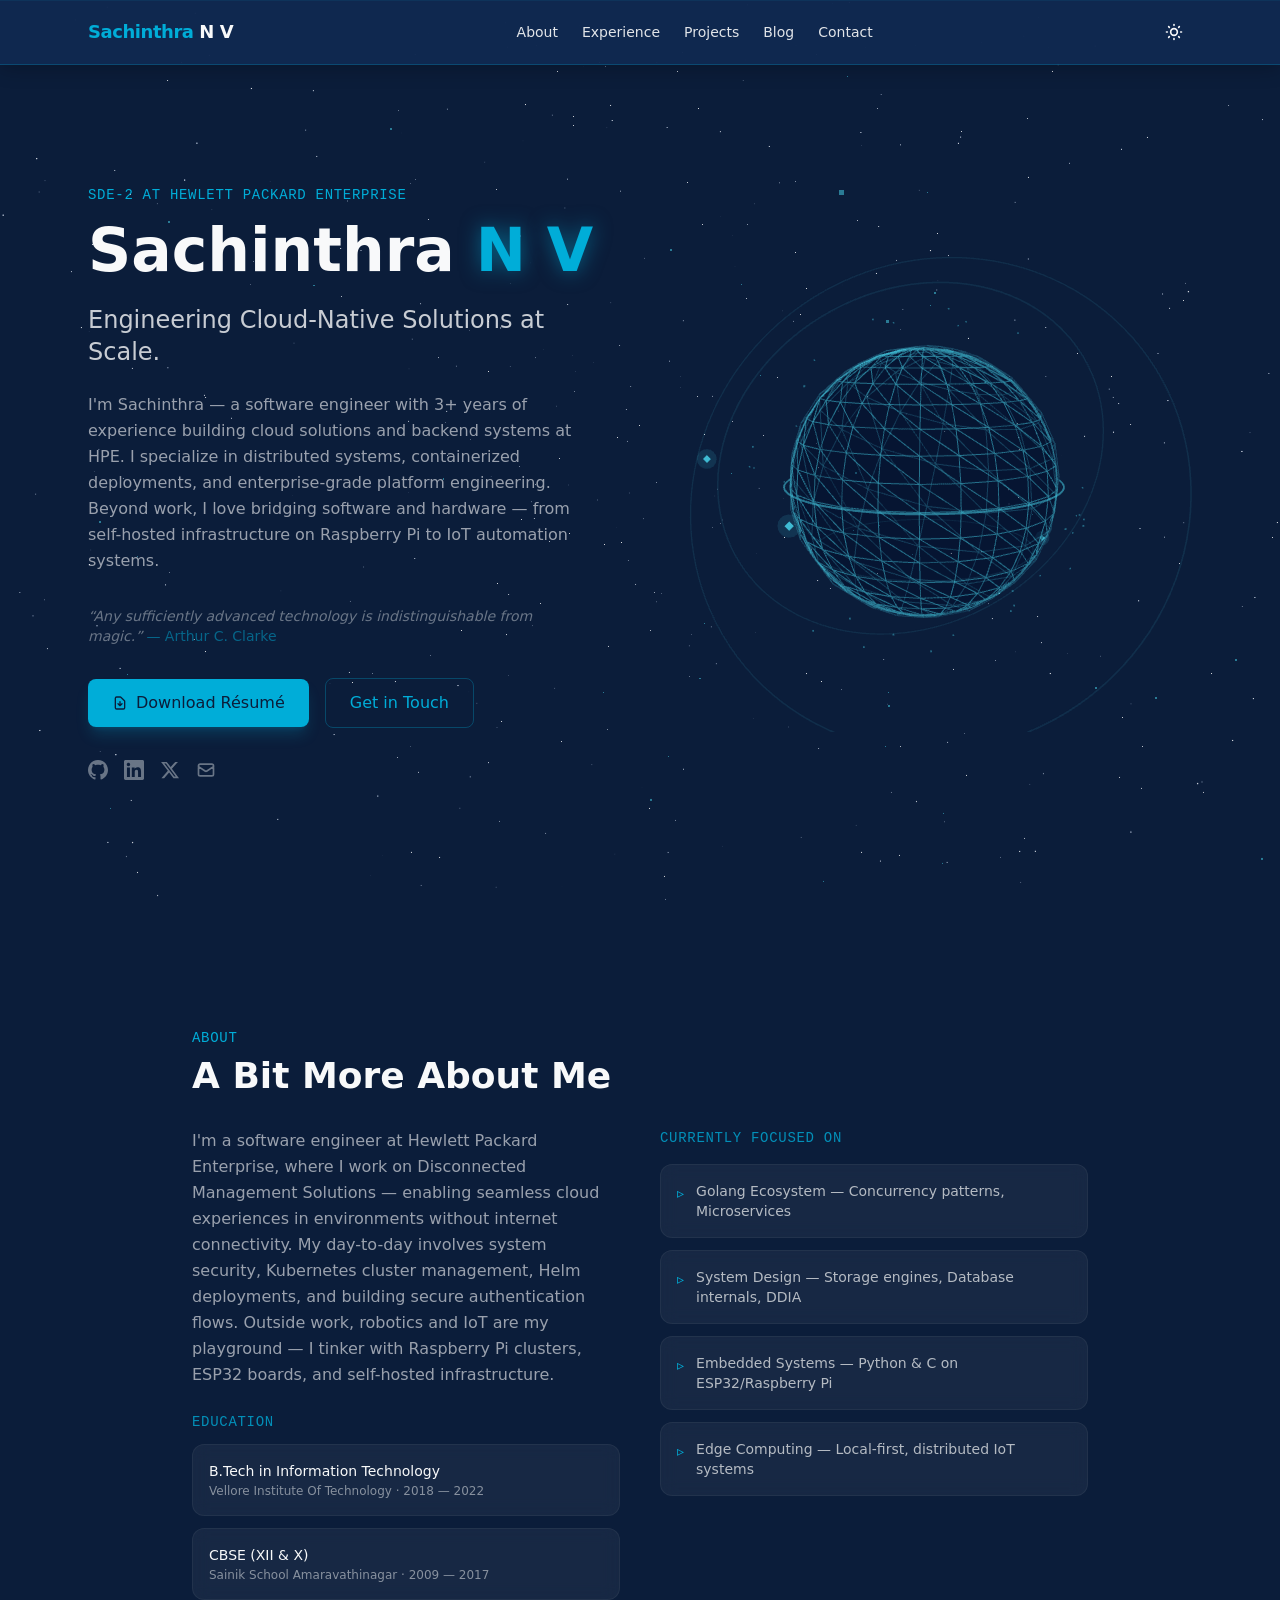
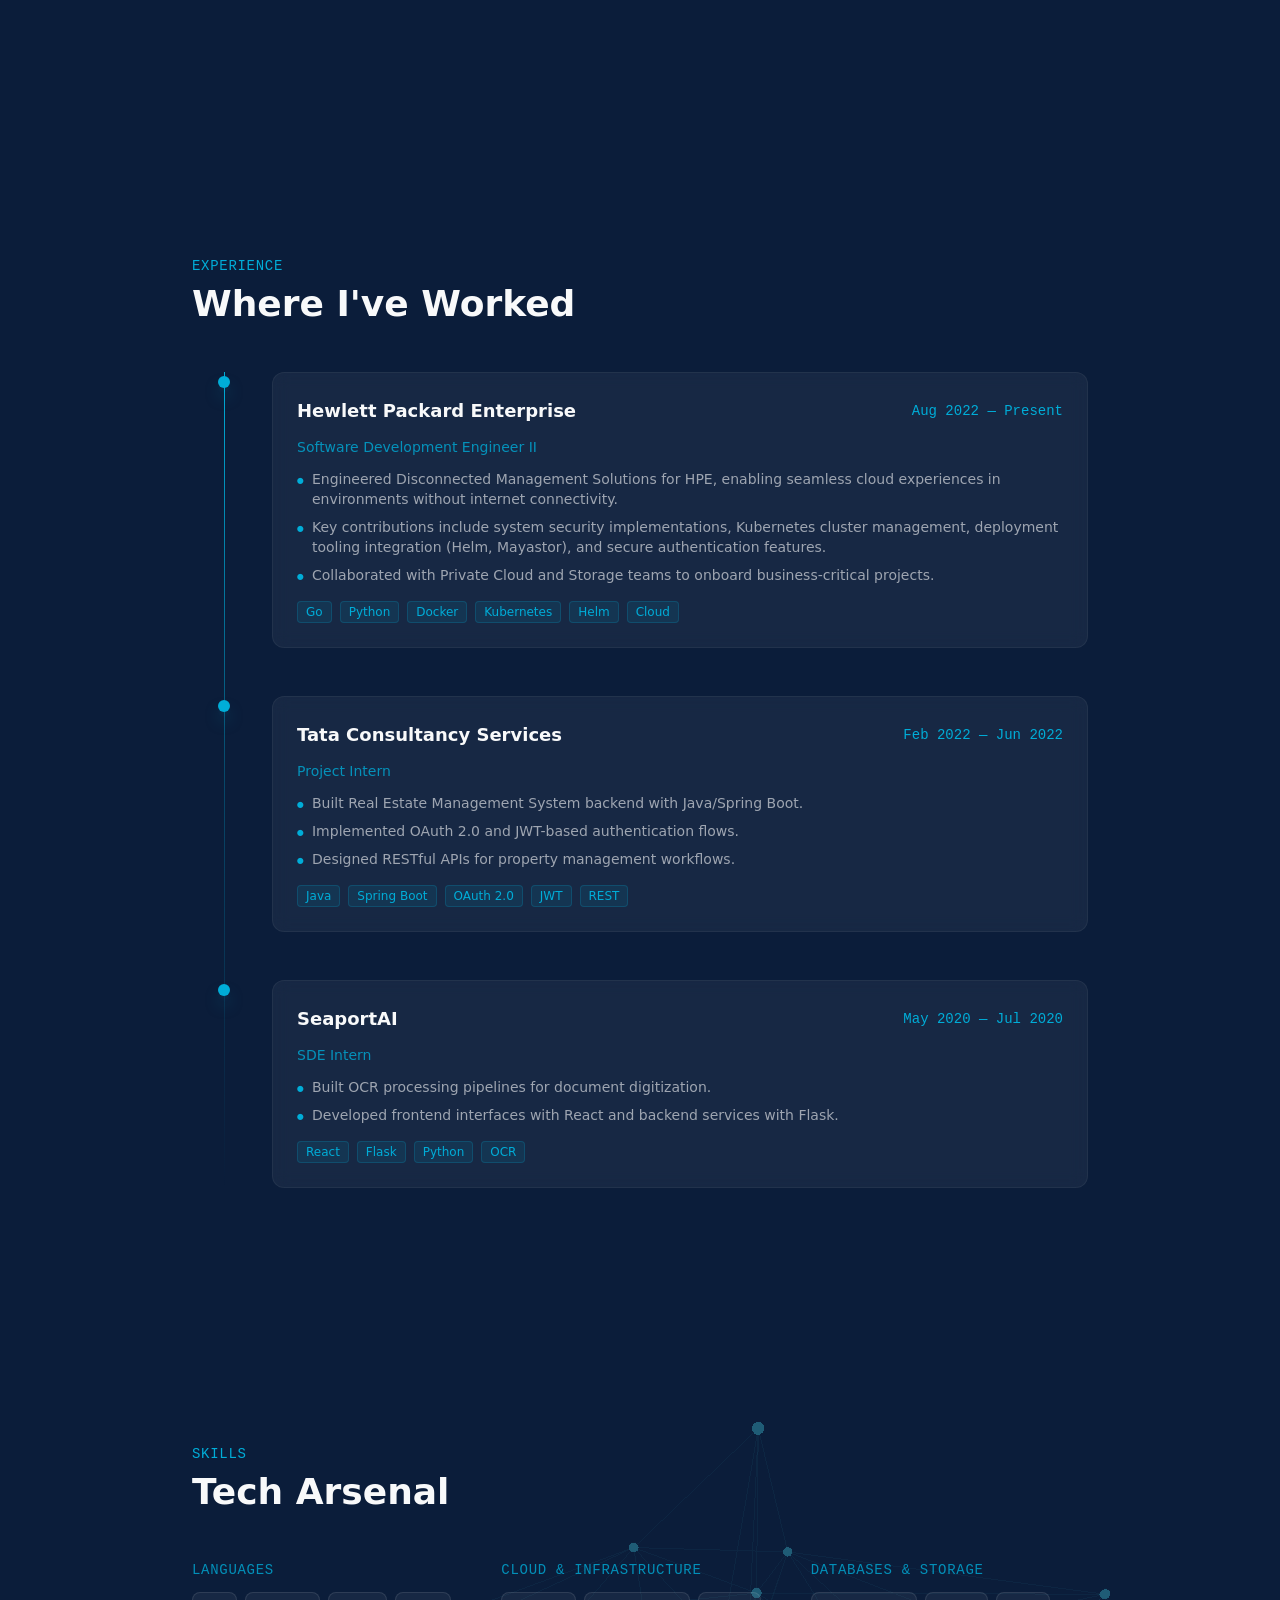
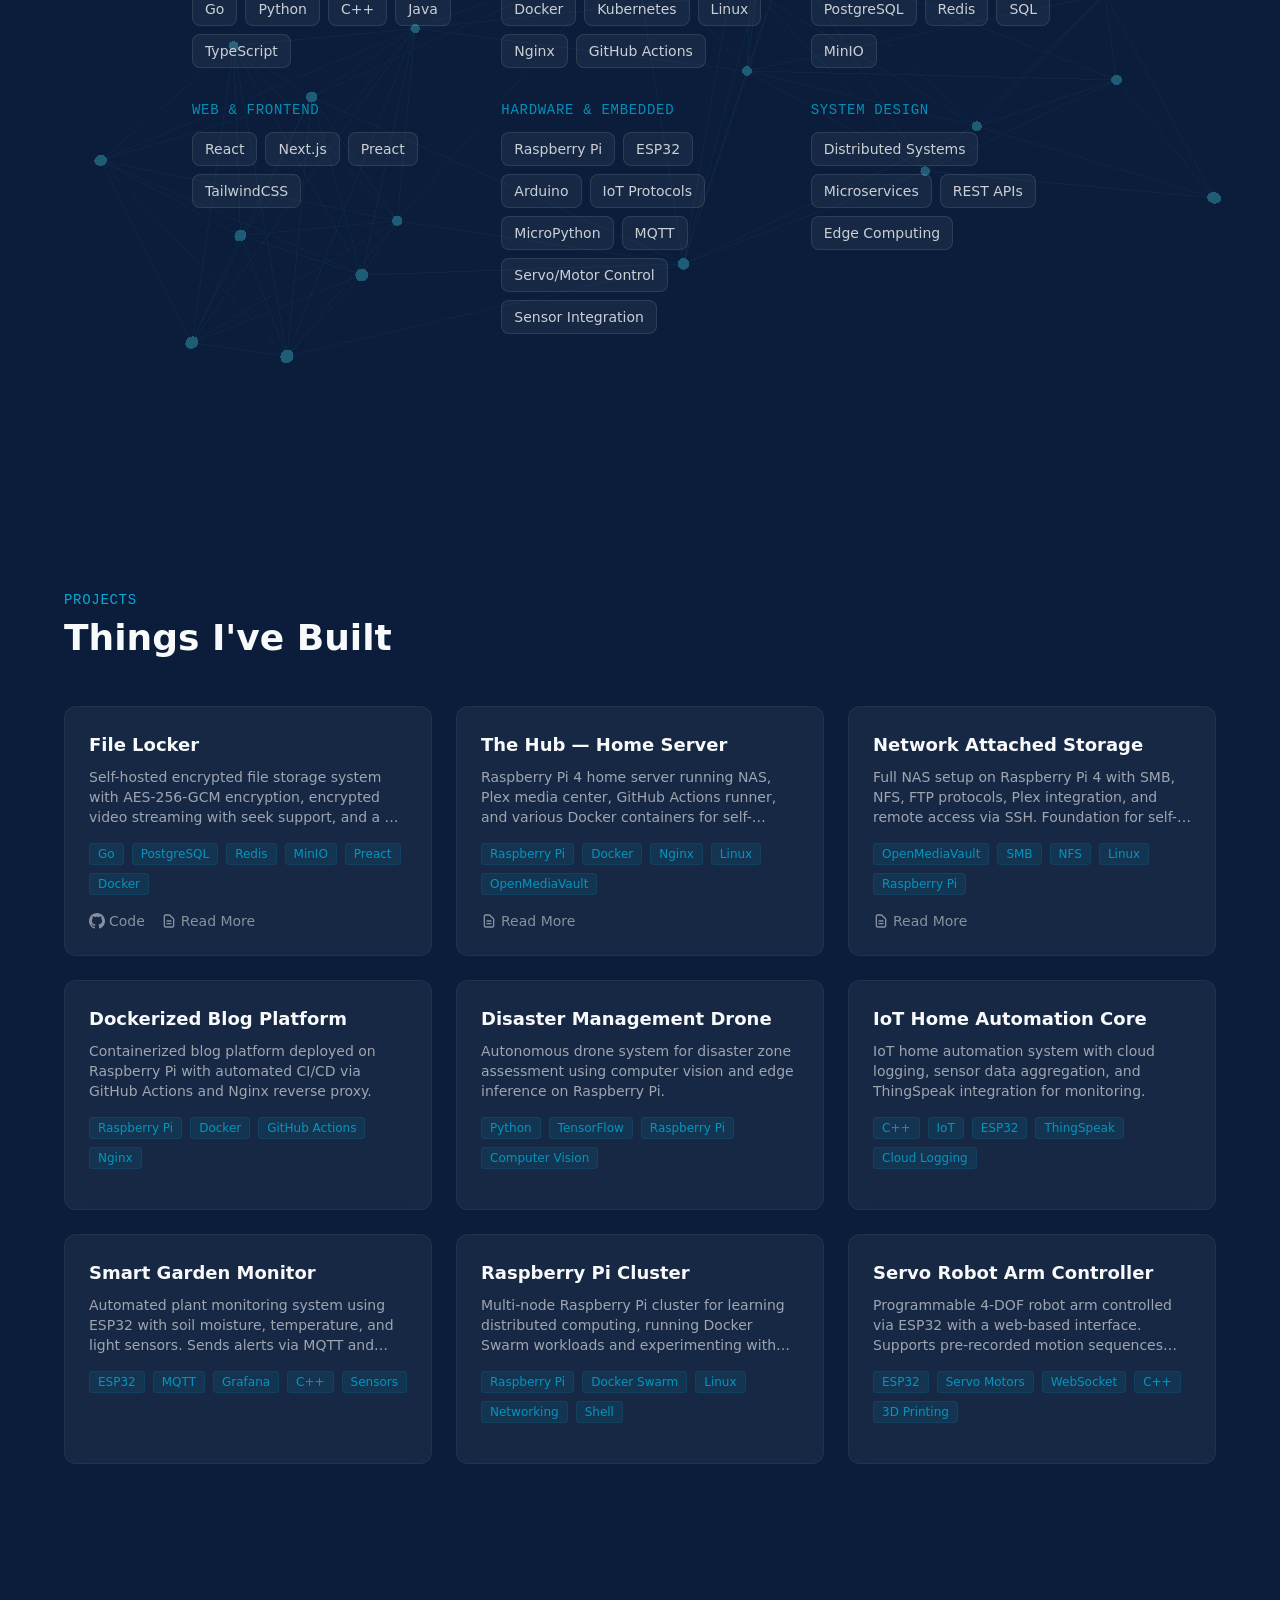
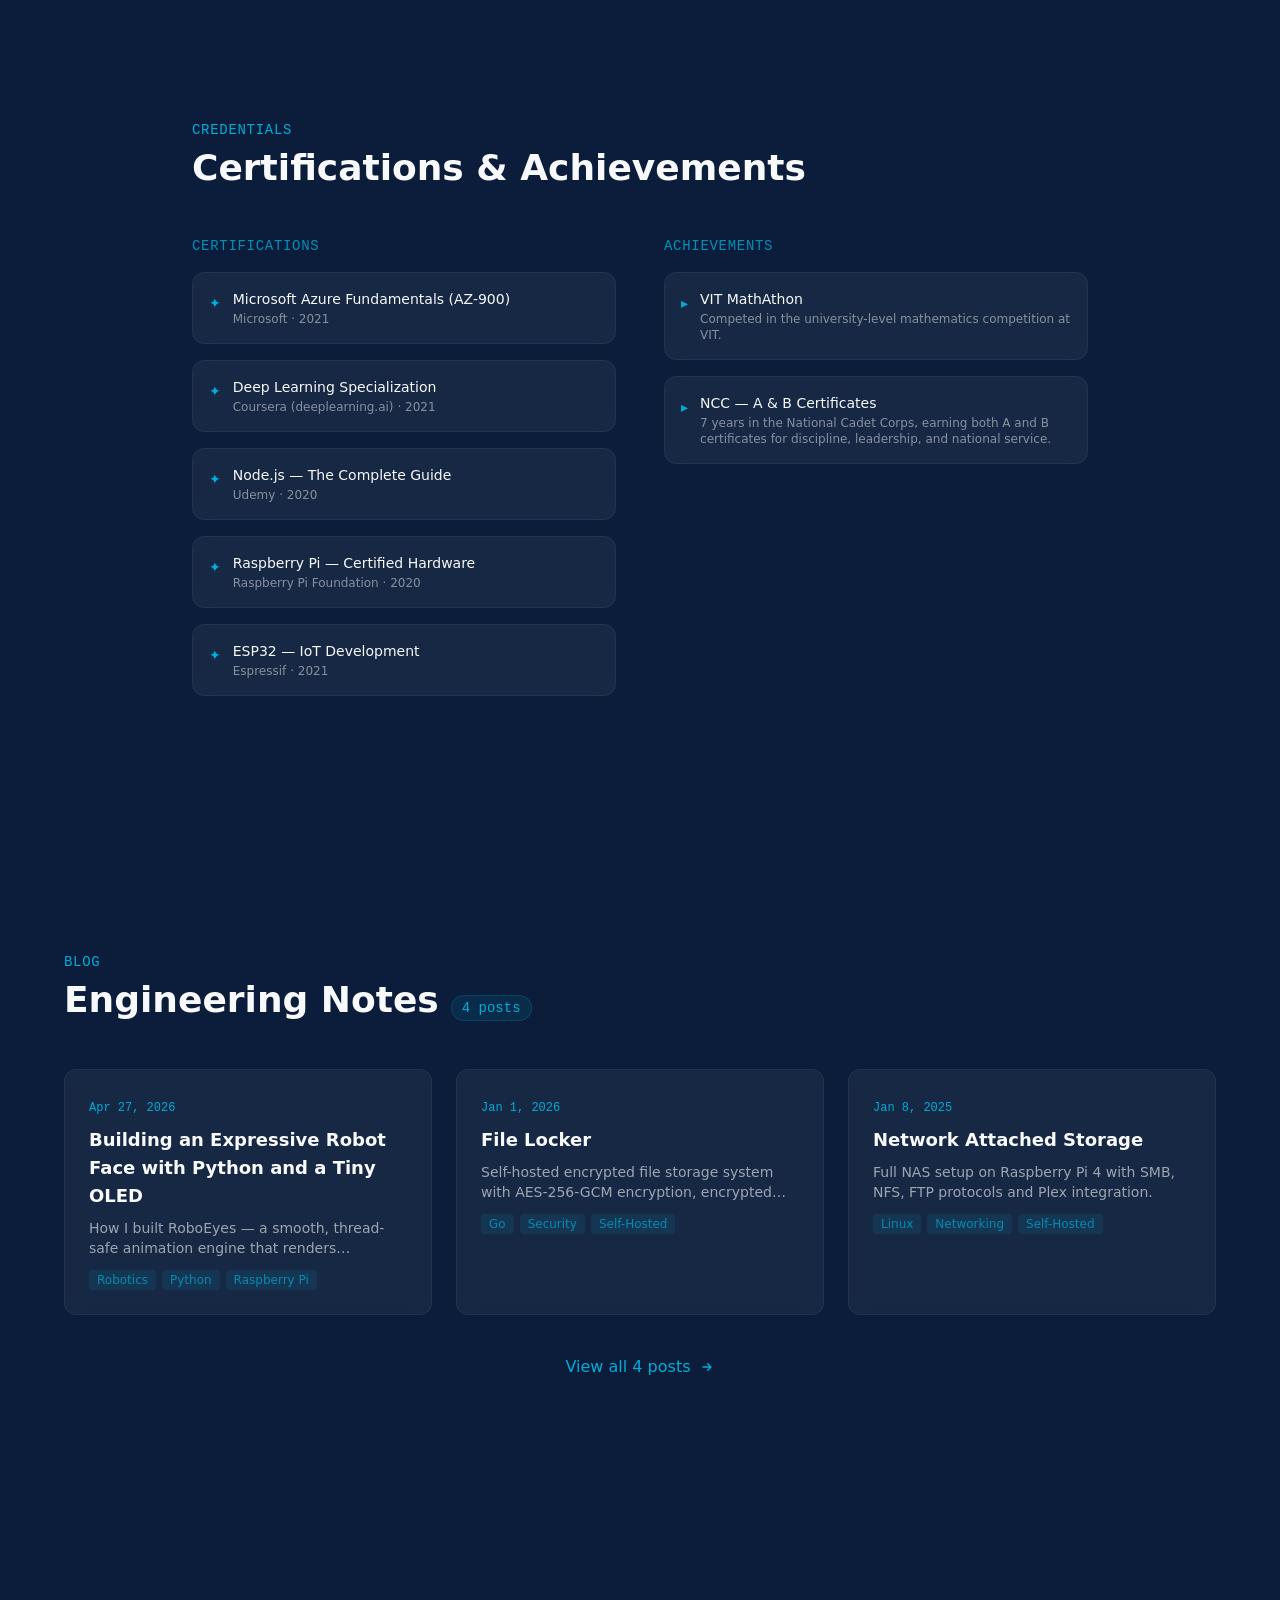
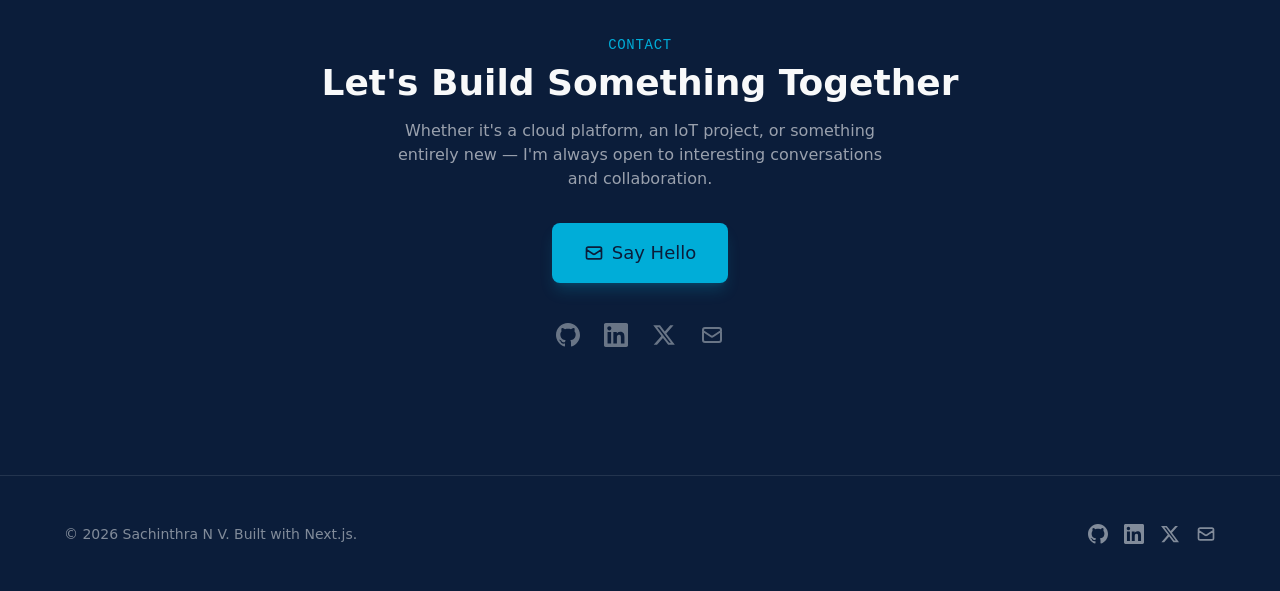
==== commit 1f55cfdc: "New blog post on building a robot face with Python and an OLED display." ====
--- a/index.html
+++ b/index.html
@@ -1,4 +1,4 @@
-<!DOCTYPE html><html lang="en"><head><meta charSet="utf-8"/><meta name="viewport" content="width=device-width, initial-scale=1"/><link rel="stylesheet" href="/_next/static/chunks/0il94.nj.0yl7.css" data-precedence="next"/><link rel="preload" as="script" fetchPriority="low" href="/_next/static/chunks/0bzvj__~upo7p.js"/><script src="/_next/static/chunks/12ree0._z0p~g.js" async=""></script><script src="/_next/static/chunks/0n~dq4kpx9xxx.js" async=""></script><script src="/_next/static/chunks/turbopack-17y5s7qqhbxhh.js" async=""></script><script src="/_next/static/chunks/0o8me~6ve4ttd.js" async=""></script><script src="/_next/static/chunks/0dbhjjzl8qfwv.js" async=""></script><script src="/_next/static/chunks/040h.5wnfgj1x.js" async=""></script><script src="/_next/static/chunks/16cm5zpi07_99.js" async=""></script><title>Sachinthra N V — Software Engineer</title><meta name="description" content="Portfolio of Sachinthra N V — SDE-2 at HPE specializing in cloud solutions, backend development, and IoT projects."/><meta name="author" content="Sachinthra N V"/><meta name="keywords" content="Sachinthra N V,Cloud Developer,Software Engineer,HPE,Portfolio,Go,Python,Robotics,IoT,React,DevOps,Raspberry Pi"/><link rel="canonical" href="https://sachinthra.github.io"/><meta property="og:title" content="Sachinthra N V — Software Engineer | Cloud &amp; IoT"/><meta property="og:description" content="SDE-2 at HPE. Building cloud-native solutions, self-hosted infrastructure, and IoT systems with Go, Python, Docker &amp; Kubernetes."/><meta property="og:site_name" content="Sachinthra N V"/><meta property="og:locale" content="en_US"/><meta property="og:type" content="website"/><meta name="twitter:card" content="summary_large_image"/><meta name="twitter:creator" content="@sachinthra"/><meta name="twitter:title" content="Sachinthra N V — Software Engineer | Cloud &amp; IoT"/><meta name="twitter:description" content="SDE-2 at HPE. Building cloud-native solutions, self-hosted infrastructure, and IoT systems with Go, Python, Docker &amp; Kubernetes."/><script type="application/ld+json">{"@context":"https://schema.org","@type":"Person","name":"Sachinthra N V","url":"https://sachinthra.github.io","jobTitle":"Software Development Engineer II","worksFor":{"@type":"Organization","name":"Hewlett Packard Enterprise"},"sameAs":["https://github.com/sachinthra","https://linkedin.com/in/sachinthra/","https://x.com/Sachinthra"],"knowsAbout":["Cloud Computing","Go","Python","Docker","Kubernetes","IoT","Raspberry Pi"]}</script><script src="/_next/static/chunks/03~yq9q893hmn.js" noModule=""></script></head><body class="min-h-screen"><div hidden=""><!--$--><!--/$--></div><script>((a,b,c,d,e,f,g,h)=>{let i=document.documentElement,j=["light","dark"];function k(b){var c;(Array.isArray(a)?a:[a]).forEach(a=>{let c="class"===a,d=c&&f?e.map(a=>f[a]||a):e;c?(i.classList.remove(...d),i.classList.add(f&&f[b]?f[b]:b)):i.setAttribute(a,b)}),c=b,h&&j.includes(c)&&(i.style.colorScheme=c)}if(d)k(d);else try{let a=localStorage.getItem(b)||c,d=g&&"system"===a?window.matchMedia("(prefers-color-scheme: dark)").matches?"dark":"light":a;k(d)}catch(a){}})("class","theme","dark",null,["light","dark"],null,true,true)</script><header class="fixed top-0 left-0 right-0 z-50 glass shadow-lg shadow-black/5 dark:shadow-black/20"><div class="max-w-6xl mx-auto px-6 h-16 flex items-center justify-between"><a href="/" class="text-lg font-bold text-cyan tracking-tight">Sachinthra<span class="text-stellar dark:text-stellar text-slate"> N V</span></a><nav class="hidden md:flex items-center gap-6"><a href="/#about" class="text-sm text-slate dark:text-stellar/90 hover:text-cyan transition-colors font-medium">About</a><a href="/#experience" class="text-sm text-slate dark:text-stellar/90 hover:text-cyan transition-colors font-medium">Experience</a><a href="/#projects" class="text-sm text-slate dark:text-stellar/90 hover:text-cyan transition-colors font-medium">Projects</a><a href="/blog" class="text-sm text-slate dark:text-stellar/90 hover:text-cyan transition-colors font-medium">Blog</a><a href="/#contact" class="text-sm text-slate dark:text-stellar/90 hover:text-cyan transition-colors font-medium">Contact</a></nav><div class="hidden md:flex items-center gap-3"><div class="w-9 h-9"></div></div><button class="md:hidden w-9 h-9 flex items-center justify-center text-slate dark:text-stellar" aria-label="Toggle menu"><svg class="w-5 h-5" fill="none" viewBox="0 0 24 24" stroke="currentColor" stroke-width="2"><path stroke-linecap="round" stroke-linejoin="round" d="M4 6h16M4 12h16M4 18h16"></path></svg></button></div></header><main><!--$!--><template data-dgst="BAILOUT_TO_CLIENT_SIDE_RENDERING"></template><div class="fixed inset-0 -z-10 bg-stellar dark:bg-orbit"></div><!--/$--><section class="min-h-screen flex items-center relative pt-16"><div class="max-w-6xl mx-auto px-6 w-full grid md:grid-cols-2 gap-8 items-center"><div style="opacity:0;transform:translateX(-30px)"><p class="text-cyan text-sm font-mono mb-2 tracking-wider uppercase">SDE-2 at Hewlett Packard Enterprise</p><h1 class="text-4xl md:text-6xl font-bold mb-4 leading-tight"><span class="text-slate dark:text-stellar">Sachinthra</span> <span class="text-cyan text-glow">N V</span></h1><p class="text-xl md:text-2xl text-slate dark:text-stellar/80 mb-6 font-light">Engineering Cloud-Native Solutions at Scale.</p><p class="text-slate-light dark:text-stellar/60 mb-8 max-w-lg leading-relaxed">I&#x27;m Sachinthra — a software engineer with 3+ years of experience building cloud solutions 
+<!DOCTYPE html><html lang="en"><head><meta charSet="utf-8"/><meta name="viewport" content="width=device-width, initial-scale=1"/><link rel="stylesheet" href="/_next/static/chunks/0yke0j0cekzb3.css" data-precedence="next"/><link rel="preload" as="script" fetchPriority="low" href="/_next/static/chunks/0bzvj__~upo7p.js"/><script src="/_next/static/chunks/12ree0._z0p~g.js" async=""></script><script src="/_next/static/chunks/0n~dq4kpx9xxx.js" async=""></script><script src="/_next/static/chunks/turbopack-17y5s7qqhbxhh.js" async=""></script><script src="/_next/static/chunks/0o8me~6ve4ttd.js" async=""></script><script src="/_next/static/chunks/0dbhjjzl8qfwv.js" async=""></script><script src="/_next/static/chunks/0qnp3nh8_a0b0.js" async=""></script><script src="/_next/static/chunks/0zgngfcs13lms.js" async=""></script><title>Sachinthra N V — Software Engineer</title><meta name="description" content="Portfolio of Sachinthra N V — SDE-2 at HPE specializing in cloud solutions, backend development, and IoT projects."/><meta name="author" content="Sachinthra N V"/><meta name="keywords" content="Sachinthra N V,Cloud Developer,Software Engineer,HPE,Portfolio,Go,Python,Robotics,IoT,React,DevOps,Raspberry Pi"/><link rel="canonical" href="https://sachinthra.github.io"/><meta property="og:title" content="Sachinthra N V — Software Engineer | Cloud &amp; IoT"/><meta property="og:description" content="SDE-2 at HPE. Building cloud-native solutions, self-hosted infrastructure, and IoT systems with Go, Python, Docker &amp; Kubernetes."/><meta property="og:site_name" content="Sachinthra N V"/><meta property="og:locale" content="en_US"/><meta property="og:type" content="website"/><meta name="twitter:card" content="summary_large_image"/><meta name="twitter:creator" content="@sachinthra"/><meta name="twitter:title" content="Sachinthra N V — Software Engineer | Cloud &amp; IoT"/><meta name="twitter:description" content="SDE-2 at HPE. Building cloud-native solutions, self-hosted infrastructure, and IoT systems with Go, Python, Docker &amp; Kubernetes."/><script type="application/ld+json">{"@context":"https://schema.org","@type":"Person","name":"Sachinthra N V","url":"https://sachinthra.github.io","jobTitle":"Software Development Engineer II","worksFor":{"@type":"Organization","name":"Hewlett Packard Enterprise"},"sameAs":["https://github.com/sachinthra","https://linkedin.com/in/sachinthra/","https://x.com/Sachinthra"],"knowsAbout":["Cloud Computing","Go","Python","Docker","Kubernetes","IoT","Raspberry Pi"]}</script><script src="/_next/static/chunks/03~yq9q893hmn.js" noModule=""></script></head><body class="min-h-screen"><div hidden=""><!--$--><!--/$--></div><script>((a,b,c,d,e,f,g,h)=>{let i=document.documentElement,j=["light","dark"];function k(b){var c;(Array.isArray(a)?a:[a]).forEach(a=>{let c="class"===a,d=c&&f?e.map(a=>f[a]||a):e;c?(i.classList.remove(...d),i.classList.add(f&&f[b]?f[b]:b)):i.setAttribute(a,b)}),c=b,h&&j.includes(c)&&(i.style.colorScheme=c)}if(d)k(d);else try{let a=localStorage.getItem(b)||c,d=g&&"system"===a?window.matchMedia("(prefers-color-scheme: dark)").matches?"dark":"light":a;k(d)}catch(a){}})("class","theme","dark",null,["light","dark"],null,true,true)</script><header class="fixed top-0 left-0 right-0 z-50 glass shadow-lg shadow-black/5 dark:shadow-black/20"><div class="max-w-6xl mx-auto px-6 h-16 flex items-center justify-between"><a href="/" class="text-lg font-bold text-cyan tracking-tight">Sachinthra<span class="text-stellar dark:text-stellar text-slate"> N V</span></a><nav class="hidden md:flex items-center gap-6"><a href="/#about" class="text-sm text-slate dark:text-stellar/90 hover:text-cyan transition-colors font-medium">About</a><a href="/#experience" class="text-sm text-slate dark:text-stellar/90 hover:text-cyan transition-colors font-medium">Experience</a><a href="/#projects" class="text-sm text-slate dark:text-stellar/90 hover:text-cyan transition-colors font-medium">Projects</a><a href="/blog" class="text-sm text-slate dark:text-stellar/90 hover:text-cyan transition-colors font-medium">Blog</a><a href="/#contact" class="text-sm text-slate dark:text-stellar/90 hover:text-cyan transition-colors font-medium">Contact</a></nav><div class="hidden md:flex items-center gap-3"><div class="w-9 h-9"></div></div><button class="md:hidden w-9 h-9 flex items-center justify-center text-slate dark:text-stellar" aria-label="Toggle menu"><svg class="w-5 h-5" fill="none" viewBox="0 0 24 24" stroke="currentColor" stroke-width="2"><path stroke-linecap="round" stroke-linejoin="round" d="M4 6h16M4 12h16M4 18h16"></path></svg></button></div></header><main><!--$!--><template data-dgst="BAILOUT_TO_CLIENT_SIDE_RENDERING"></template><div class="fixed inset-0 -z-10 bg-stellar dark:bg-orbit"></div><!--/$--><section class="min-h-screen flex items-center relative pt-16"><div class="max-w-6xl mx-auto px-6 w-full grid md:grid-cols-2 gap-8 items-center"><div style="opacity:0;transform:translateX(-30px)"><p class="text-cyan text-sm font-mono mb-2 tracking-wider uppercase">SDE-2 at Hewlett Packard Enterprise</p><h1 class="text-4xl md:text-6xl font-bold mb-4 leading-tight"><span class="text-slate dark:text-stellar">Sachinthra</span> <span class="text-cyan text-glow">N V</span></h1><p class="text-xl md:text-2xl text-slate dark:text-stellar/80 mb-6 font-light">Engineering Cloud-Native Solutions at Scale.</p><p class="text-slate-light dark:text-stellar/60 mb-8 max-w-lg leading-relaxed">I&#x27;m Sachinthra — a software engineer with 3+ years of experience building cloud solutions 
 and backend systems at HPE. I specialize in distributed systems, containerized deployments, 
 and enterprise-grade platform engineering. Beyond work, I love bridging software and hardware — 
-from self-hosted infrastructure on Raspberry Pi to IoT automation systems.</p><p class="text-sm text-slate-light/70 dark:text-stellar/40 italic mb-8 max-w-lg">“Any sufficiently advanced technology is indistinguishable from magic.”<span class="text-cyan/50 ml-1 not-italic">— Arthur C. Clarke</span></p><div class="flex flex-wrap items-center gap-4"><a href="/resume/sachinthra-resume.pdf" download="" class="inline-flex items-center gap-2 px-6 py-3 bg-cyan text-orbit font-medium rounded-lg hover:bg-cyan-light transition-colors shadow-lg shadow-cyan/20"><svg class="w-4 h-4" fill="none" viewBox="0 0 24 24" stroke="currentColor" stroke-width="2"><path stroke-linecap="round" stroke-linejoin="round" d="M12 10v6m0 0l-3-3m3 3l3-3m2 8H7a2 2 0 01-2-2V5a2 2 0 012-2h5.586a1 1 0 01.707.293l5.414 5.414a1 1 0 01.293.707V19a2 2 0 01-2 2z"></path></svg>Download Résumé</a><a href="#contact" class="inline-flex items-center gap-2 px-6 py-3 border border-cyan/30 text-cyan rounded-lg hover:bg-cyan/10 transition-colors">Get in Touch</a></div><div class="flex items-center gap-4 mt-8"><a href="https://github.com/sachinthra" target="_blank" rel="noopener noreferrer" class="text-slate-light dark:text-stellar/40 hover:text-cyan transition-colors" aria-label="GitHub"><svg class="w-5 h-5" viewBox="0 0 24 24" fill="currentColor"><path d="M12 0c-6.626 0-12 5.373-12 12 0 5.302 3.438 9.8 8.207 11.387.599.111.793-.261.793-.577v-2.234c-3.338.726-4.033-1.416-4.033-1.416-.546-1.387-1.333-1.756-1.333-1.756-1.089-.745.083-.729.083-.729 1.205.084 1.839 1.237 1.839 1.237 1.07 1.834 2.807 1.304 3.492.997.107-.775.418-1.305.762-1.604-2.665-.305-5.467-1.334-5.467-5.931 0-1.311.469-2.381 1.236-3.221-.124-.303-.535-1.524.117-3.176 0 0 1.008-.322 3.301 1.23.957-.266 1.983-.399 3.003-.404 1.02.005 2.047.138 3.006.404 2.291-1.552 3.297-1.23 3.297-1.23.653 1.653.242 2.874.118 3.176.77.84 1.235 1.911 1.235 3.221 0 4.609-2.807 5.624-5.479 5.921.43.372.823 1.102.823 2.222v3.293c0 .319.192.694.801.576 4.765-1.589 8.199-6.086 8.199-11.386 0-6.627-5.373-12-12-12z"></path></svg></a><a href="https://linkedin.com/in/sachinthra/" target="_blank" rel="noopener noreferrer" class="text-slate-light dark:text-stellar/40 hover:text-cyan transition-colors" aria-label="LinkedIn"><svg class="w-5 h-5" viewBox="0 0 24 24" fill="currentColor"><path d="M20.447 20.452h-3.554v-5.569c0-1.328-.027-3.037-1.852-3.037-1.853 0-2.136 1.445-2.136 2.939v5.667H9.351V9h3.414v1.561h.046c.477-.9 1.637-1.85 3.37-1.85 3.601 0 4.267 2.37 4.267 5.455v6.286zM5.337 7.433c-1.144 0-2.063-.926-2.063-2.065 0-1.138.92-2.063 2.063-2.063 1.14 0 2.064.925 2.064 2.063 0 1.139-.925 2.065-2.064 2.065zm1.782 13.019H3.555V9h3.564v11.452zM22.225 0H1.771C.792 0 0 .774 0 1.729v20.542C0 23.227.792 24 1.771 24h20.451C23.2 24 24 23.227 24 22.271V1.729C24 .774 23.2 0 22.222 0h.003z"></path></svg></a><a href="https://x.com/Sachinthra" target="_blank" rel="noopener noreferrer" class="text-slate-light dark:text-stellar/40 hover:text-cyan transition-colors" aria-label="X"><svg class="w-5 h-5" viewBox="0 0 24 24" fill="currentColor"><path d="M18.244 2.25h3.308l-7.227 8.26 8.502 11.24H16.17l-5.214-6.817L4.99 21.75H1.68l7.73-8.835L1.254 2.25H8.08l4.713 6.231zm-1.161 17.52h1.833L7.084 4.126H5.117z"></path></svg></a><a href="mailto:sachinthranv@gmail.com" target="_blank" rel="noopener noreferrer" class="text-slate-light dark:text-stellar/40 hover:text-cyan transition-colors" aria-label="Email"><svg class="w-5 h-5" viewBox="0 0 24 24" fill="none" stroke="currentColor" stroke-width="2"><path stroke-linecap="round" stroke-linejoin="round" d="M3 8l7.89 5.26a2 2 0 002.22 0L21 8M5 19h14a2 2 0 002-2V7a2 2 0 00-2-2H5a2 2 0 00-2 2v10a2 2 0 002 2z"></path></svg></a></div></div><div style="opacity:0"><!--$!--><template data-dgst="BAILOUT_TO_CLIENT_SIDE_RENDERING"></template><div class="w-full h-[350px] md:h-[500px] flex items-center justify-center"><div class="w-32 h-32 rounded-full border border-cyan/20 animate-pulse"></div></div><!--/$--></div></div></section><section id="about" class="section"><div class="max-w-4xl mx-auto"><div style="opacity:0;transform:translateY(20px)"><p class="text-cyan text-sm font-mono mb-2 tracking-wider uppercase">About</p><h2 class="text-3xl md:text-4xl font-bold text-slate dark:text-stellar mb-8">A Bit More About Me</h2></div><div class="grid md:grid-cols-2 gap-10"><div class="space-y-6" style="opacity:0;transform:translateX(-20px)"><p class="text-slate-light dark:text-stellar/60 leading-relaxed">I&#x27;m a software engineer at Hewlett Packard Enterprise, where I work on Disconnected Management Solutions — enabling seamless cloud experiences in environments without internet connectivity. My day-to-day involves system security, Kubernetes cluster management, Helm deployments, and building secure authentication flows. Outside work, robotics and IoT are my playground — I tinker with Raspberry Pi clusters, ESP32 boards, and self-hosted infrastructure.</p><div><h3 class="text-sm font-mono text-cyan/80 mb-3 uppercase tracking-wider">Education</h3><div class="space-y-3"><div class="p-4 rounded-xl border border-white/5 bg-white/30 dark:bg-white/5 backdrop-blur-sm"><p class="text-sm font-medium text-slate dark:text-stellar">B.Tech in Information Technology</p><p class="text-xs text-slate-light dark:text-stellar/50 mt-0.5">Vellore Institute Of Technology<!-- --> · <!-- -->2018 — 2022</p></div><div class="p-4 rounded-xl border border-white/5 bg-white/30 dark:bg-white/5 backdrop-blur-sm"><p class="text-sm font-medium text-slate dark:text-stellar">CBSE (XII &amp; X)</p><p class="text-xs text-slate-light dark:text-stellar/50 mt-0.5">Sainik School Amaravathinagar<!-- --> · <!-- -->2009 — 2017</p></div></div></div></div><div style="opacity:0;transform:translateX(20px)"><h3 class="text-sm font-mono text-cyan/80 mb-4 uppercase tracking-wider">Currently Focused On</h3><div class="space-y-3"><div class="flex items-start gap-3 p-4 rounded-xl border border-white/5 bg-white/30 dark:bg-white/5 backdrop-blur-sm hover:border-cyan/20 transition-all" style="opacity:0;transform:translateY(10px)"><span class="text-cyan mt-0.5 text-sm">▹</span><p class="text-sm text-slate-light dark:text-stellar/70">Golang Ecosystem — Concurrency patterns, Microservices</p></div><div class="flex items-start gap-3 p-4 rounded-xl border border-white/5 bg-white/30 dark:bg-white/5 backdrop-blur-sm hover:border-cyan/20 transition-all" style="opacity:0;transform:translateY(10px)"><span class="text-cyan mt-0.5 text-sm">▹</span><p class="text-sm text-slate-light dark:text-stellar/70">System Design — Storage engines, Database internals, DDIA</p></div><div class="flex items-start gap-3 p-4 rounded-xl border border-white/5 bg-white/30 dark:bg-white/5 backdrop-blur-sm hover:border-cyan/20 transition-all" style="opacity:0;transform:translateY(10px)"><span class="text-cyan mt-0.5 text-sm">▹</span><p class="text-sm text-slate-light dark:text-stellar/70">Embedded Systems — Python &amp; C on ESP32/Raspberry Pi</p></div><div class="flex items-start gap-3 p-4 rounded-xl border border-white/5 bg-white/30 dark:bg-white/5 backdrop-blur-sm hover:border-cyan/20 transition-all" style="opacity:0;transform:translateY(10px)"><span class="text-cyan mt-0.5 text-sm">▹</span><p class="text-sm text-slate-light dark:text-stellar/70">Edge Computing — Local-first, distributed IoT systems</p></div></div></div></div></div></section><section id="experience" class="section"><div class="max-w-4xl mx-auto"><div style="opacity:0;transform:translateY(20px)"><p class="text-cyan text-sm font-mono mb-2 tracking-wider uppercase">Experience</p><h2 class="text-3xl md:text-4xl font-bold text-slate dark:text-stellar mb-12">Where I&#x27;ve Worked</h2></div><div class="relative"><div class="absolute left-4 md:left-8 top-0 bottom-0 w-px bg-gradient-to-b from-cyan via-cyan/30 to-transparent"></div><div class="relative pl-12 md:pl-20 pb-12 last:pb-0" style="opacity:0;transform:translateX(-20px)"><div class="absolute left-2.5 md:left-6.5 top-1 w-3 h-3 rounded-full bg-cyan shadow-lg shadow-cyan/50"></div><div class="group p-6 rounded-xl border border-white/5 hover:border-cyan/20 bg-white/30 dark:bg-white/5 backdrop-blur-sm transition-all hover:shadow-lg hover:shadow-cyan/5"><div class="flex flex-col md:flex-row md:items-center justify-between mb-3"><h3 class="text-lg font-bold text-slate dark:text-stellar">Hewlett Packard Enterprise</h3><span class="text-sm text-cyan font-mono">Aug 2022 — Present</span></div><p class="text-cyan/80 text-sm font-medium mb-3">Software Development Engineer II</p><ul class="space-y-2"><li class="text-sm text-slate-light dark:text-stellar/60 flex items-start gap-2"><span class="text-cyan mt-1.5 text-[8px]">●</span>Engineered Disconnected Management Solutions for HPE, enabling seamless cloud experiences in environments without internet connectivity.</li><li class="text-sm text-slate-light dark:text-stellar/60 flex items-start gap-2"><span class="text-cyan mt-1.5 text-[8px]">●</span>Key contributions include system security implementations, Kubernetes cluster management, deployment tooling integration (Helm, Mayastor), and secure authentication features.</li><li class="text-sm text-slate-light dark:text-stellar/60 flex items-start gap-2"><span class="text-cyan mt-1.5 text-[8px]">●</span>Collaborated with Private Cloud and Storage teams to onboard business-critical projects.</li></ul><div class="flex flex-wrap gap-2 mt-4"><span class="text-xs px-2 py-0.5 rounded bg-cyan/10 text-cyan border border-cyan/20">Go</span><span class="text-xs px-2 py-0.5 rounded bg-cyan/10 text-cyan border border-cyan/20">Python</span><span class="text-xs px-2 py-0.5 rounded bg-cyan/10 text-cyan border border-cyan/20">Docker</span><span class="text-xs px-2 py-0.5 rounded bg-cyan/10 text-cyan border border-cyan/20">Kubernetes</span><span class="text-xs px-2 py-0.5 rounded bg-cyan/10 text-cyan border border-cyan/20">Helm</span><span class="text-xs px-2 py-0.5 rounded bg-cyan/10 text-cyan border border-cyan/20">Cloud</span></div></div></div><div class="relative pl-12 md:pl-20 pb-12 last:pb-0" style="opacity:0;transform:translateX(-20px)"><div class="absolute left-2.5 md:left-6.5 top-1 w-3 h-3 rounded-full bg-cyan shadow-lg shadow-cyan/50"></div><div class="group p-6 rounded-xl border border-white/5 hover:border-cyan/20 bg-white/30 dark:bg-white/5 backdrop-blur-sm transition-all hover:shadow-lg hover:shadow-cyan/5"><div class="flex flex-col md:flex-row md:items-center justify-between mb-3"><h3 class="text-lg font-bold text-slate dark:text-stellar">Tata Consultancy Services</h3><span class="text-sm text-cyan font-mono">Feb 2022 — Jun 2022</span></div><p class="text-cyan/80 text-sm font-medium mb-3">Project Intern</p><ul class="space-y-2"><li class="text-sm text-slate-light dark:text-stellar/60 flex items-start gap-2"><span class="text-cyan mt-1.5 text-[8px]">●</span>Built Real Estate Management System backend with Java/Spring Boot.</li><li class="text-sm text-slate-light dark:text-stellar/60 flex items-start gap-2"><span class="text-cyan mt-1.5 text-[8px]">●</span>Implemented OAuth 2.0 and JWT-based authentication flows.</li><li class="text-sm text-slate-light dark:text-stellar/60 flex items-start gap-2"><span class="text-cyan mt-1.5 text-[8px]">●</span>Designed RESTful APIs for property management workflows.</li></ul><div class="flex flex-wrap gap-2 mt-4"><span class="text-xs px-2 py-0.5 rounded bg-cyan/10 text-cyan border border-cyan/20">Java</span><span class="text-xs px-2 py-0.5 rounded bg-cyan/10 text-cyan border border-cyan/20">Spring Boot</span><span class="text-xs px-2 py-0.5 rounded bg-cyan/10 text-cyan border border-cyan/20">OAuth 2.0</span><span class="text-xs px-2 py-0.5 rounded bg-cyan/10 text-cyan border border-cyan/20">JWT</span><span class="text-xs px-2 py-0.5 rounded bg-cyan/10 text-cyan border border-cyan/20">REST</span></div></div></div><div class="relative pl-12 md:pl-20 pb-12 last:pb-0" style="opacity:0;transform:translateX(-20px)"><div class="absolute left-2.5 md:left-6.5 top-1 w-3 h-3 rounded-full bg-cyan shadow-lg shadow-cyan/50"></div><div class="group p-6 rounded-xl border border-white/5 hover:border-cyan/20 bg-white/30 dark:bg-white/5 backdrop-blur-sm transition-all hover:shadow-lg hover:shadow-cyan/5"><div class="flex flex-col md:flex-row md:items-center justify-between mb-3"><h3 class="text-lg font-bold text-slate dark:text-stellar">SeaportAI</h3><span class="text-sm text-cyan font-mono">May 2020 — Jul 2020</span></div><p class="text-cyan/80 text-sm font-medium mb-3">SDE Intern</p><ul class="space-y-2"><li class="text-sm text-slate-light dark:text-stellar/60 flex items-start gap-2"><span class="text-cyan mt-1.5 text-[8px]">●</span>Built OCR processing pipelines for document digitization.</li><li class="text-sm text-slate-light dark:text-stellar/60 flex items-start gap-2"><span class="text-cyan mt-1.5 text-[8px]">●</span>Developed frontend interfaces with React and backend services with Flask.</li></ul><div class="flex flex-wrap gap-2 mt-4"><span class="text-xs px-2 py-0.5 rounded bg-cyan/10 text-cyan border border-cyan/20">React</span><span class="text-xs px-2 py-0.5 rounded bg-cyan/10 text-cyan border border-cyan/20">Flask</span><span class="text-xs px-2 py-0.5 rounded bg-cyan/10 text-cyan border border-cyan/20">Python</span><span class="text-xs px-2 py-0.5 rounded bg-cyan/10 text-cyan border border-cyan/20">OCR</span></div></div></div></div></div></section><section id="skills" class="section relative"><!--$!--><template data-dgst="BAILOUT_TO_CLIENT_SIDE_RENDERING"></template><div class="absolute inset-0"></div><!--/$--><div class="max-w-4xl mx-auto relative z-10"><div style="opacity:0;transform:translateY(20px)"><p class="text-cyan text-sm font-mono mb-2 tracking-wider uppercase">Skills</p><h2 class="text-3xl md:text-4xl font-bold text-slate dark:text-stellar mb-12">Tech Arsenal</h2></div><div class="grid md:grid-cols-2 lg:grid-cols-3 gap-8"><div style="opacity:0;transform:translateY(20px)"><h3 class="text-sm font-mono text-cyan/80 mb-3 uppercase tracking-wider">Languages</h3><div class="flex flex-wrap gap-2"><span class="px-3 py-1.5 text-sm rounded-lg bg-white/50 dark:bg-white/5 border border-white/10 text-slate dark:text-stellar/80 hover:border-cyan/30 hover:text-cyan transition-all cursor-default">Go</span><span class="px-3 py-1.5 text-sm rounded-lg bg-white/50 dark:bg-white/5 border border-white/10 text-slate dark:text-stellar/80 hover:border-cyan/30 hover:text-cyan transition-all cursor-default">Python</span><span class="px-3 py-1.5 text-sm rounded-lg bg-white/50 dark:bg-white/5 border border-white/10 text-slate dark:text-stellar/80 hover:border-cyan/30 hover:text-cyan transition-all cursor-default">C++</span><span class="px-3 py-1.5 text-sm rounded-lg bg-white/50 dark:bg-white/5 border border-white/10 text-slate dark:text-stellar/80 hover:border-cyan/30 hover:text-cyan transition-all cursor-default">Java</span><span class="px-3 py-1.5 text-sm rounded-lg bg-white/50 dark:bg-white/5 border border-white/10 text-slate dark:text-stellar/80 hover:border-cyan/30 hover:text-cyan transition-all cursor-default">TypeScript</span></div></div><div style="opacity:0;transform:translateY(20px)"><h3 class="text-sm font-mono text-cyan/80 mb-3 uppercase tracking-wider">Cloud &amp; Infrastructure</h3><div class="flex flex-wrap gap-2"><span class="px-3 py-1.5 text-sm rounded-lg bg-white/50 dark:bg-white/5 border border-white/10 text-slate dark:text-stellar/80 hover:border-cyan/30 hover:text-cyan transition-all cursor-default">Docker</span><span class="px-3 py-1.5 text-sm rounded-lg bg-white/50 dark:bg-white/5 border border-white/10 text-slate dark:text-stellar/80 hover:border-cyan/30 hover:text-cyan transition-all cursor-default">Kubernetes</span><span class="px-3 py-1.5 text-sm rounded-lg bg-white/50 dark:bg-white/5 border border-white/10 text-slate dark:text-stellar/80 hover:border-cyan/30 hover:text-cyan transition-all cursor-default">Linux</span><span class="px-3 py-1.5 text-sm rounded-lg bg-white/50 dark:bg-white/5 border border-white/10 text-slate dark:text-stellar/80 hover:border-cyan/30 hover:text-cyan transition-all cursor-default">Nginx</span><span class="px-3 py-1.5 text-sm rounded-lg bg-white/50 dark:bg-white/5 border border-white/10 text-slate dark:text-stellar/80 hover:border-cyan/30 hover:text-cyan transition-all cursor-default">GitHub Actions</span></div></div><div style="opacity:0;transform:translateY(20px)"><h3 class="text-sm font-mono text-cyan/80 mb-3 uppercase tracking-wider">Databases &amp; Storage</h3><div class="flex flex-wrap gap-2"><span class="px-3 py-1.5 text-sm rounded-lg bg-white/50 dark:bg-white/5 border border-white/10 text-slate dark:text-stellar/80 hover:border-cyan/30 hover:text-cyan transition-all cursor-default">PostgreSQL</span><span class="px-3 py-1.5 text-sm rounded-lg bg-white/50 dark:bg-white/5 border border-white/10 text-slate dark:text-stellar/80 hover:border-cyan/30 hover:text-cyan transition-all cursor-default">Redis</span><span class="px-3 py-1.5 text-sm rounded-lg bg-white/50 dark:bg-white/5 border border-white/10 text-slate dark:text-stellar/80 hover:border-cyan/30 hover:text-cyan transition-all cursor-default">SQL</span><span class="px-3 py-1.5 text-sm rounded-lg bg-white/50 dark:bg-white/5 border border-white/10 text-slate dark:text-stellar/80 hover:border-cyan/30 hover:text-cyan transition-all cursor-default">MinIO</span></div></div><div style="opacity:0;transform:translateY(20px)"><h3 class="text-sm font-mono text-cyan/80 mb-3 uppercase tracking-wider">Web &amp; Frontend</h3><div class="flex flex-wrap gap-2"><span class="px-3 py-1.5 text-sm rounded-lg bg-white/50 dark:bg-white/5 border border-white/10 text-slate dark:text-stellar/80 hover:border-cyan/30 hover:text-cyan transition-all cursor-default">React</span><span class="px-3 py-1.5 text-sm rounded-lg bg-white/50 dark:bg-white/5 border border-white/10 text-slate dark:text-stellar/80 hover:border-cyan/30 hover:text-cyan transition-all cursor-default">Next.js</span><span class="px-3 py-1.5 text-sm rounded-lg bg-white/50 dark:bg-white/5 border border-white/10 text-slate dark:text-stellar/80 hover:border-cyan/30 hover:text-cyan transition-all cursor-default">Preact</span><span class="px-3 py-1.5 text-sm rounded-lg bg-white/50 dark:bg-white/5 border border-white/10 text-slate dark:text-stellar/80 hover:border-cyan/30 hover:text-cyan transition-all cursor-default">TailwindCSS</span></div></div><div style="opacity:0;transform:translateY(20px)"><h3 class="text-sm font-mono text-cyan/80 mb-3 uppercase tracking-wider">Hardware &amp; Embedded</h3><div class="flex flex-wrap gap-2"><span class="px-3 py-1.5 text-sm rounded-lg bg-white/50 dark:bg-white/5 border border-white/10 text-slate dark:text-stellar/80 hover:border-cyan/30 hover:text-cyan transition-all cursor-default">Raspberry Pi</span><span class="px-3 py-1.5 text-sm rounded-lg bg-white/50 dark:bg-white/5 border border-white/10 text-slate dark:text-stellar/80 hover:border-cyan/30 hover:text-cyan transition-all cursor-default">ESP32</span><span class="px-3 py-1.5 text-sm rounded-lg bg-white/50 dark:bg-white/5 border border-white/10 text-slate dark:text-stellar/80 hover:border-cyan/30 hover:text-cyan transition-all cursor-default">Arduino</span><span class="px-3 py-1.5 text-sm rounded-lg bg-white/50 dark:bg-white/5 border border-white/10 text-slate dark:text-stellar/80 hover:border-cyan/30 hover:text-cyan transition-all cursor-default">IoT Protocols</span><span class="px-3 py-1.5 text-sm rounded-lg bg-white/50 dark:bg-white/5 border border-white/10 text-slate dark:text-stellar/80 hover:border-cyan/30 hover:text-cyan transition-all cursor-default">MicroPython</span><span class="px-3 py-1.5 text-sm rounded-lg bg-white/50 dark:bg-white/5 border border-white/10 text-slate dark:text-stellar/80 hover:border-cyan/30 hover:text-cyan transition-all cursor-default">MQTT</span><span class="px-3 py-1.5 text-sm rounded-lg bg-white/50 dark:bg-white/5 border border-white/10 text-slate dark:text-stellar/80 hover:border-cyan/30 hover:text-cyan transition-all cursor-default">Servo/Motor Control</span><span class="px-3 py-1.5 text-sm rounded-lg bg-white/50 dark:bg-white/5 border border-white/10 text-slate dark:text-stellar/80 hover:border-cyan/30 hover:text-cyan transition-all cursor-default">Sensor Integration</span></div></div><div style="opacity:0;transform:translateY(20px)"><h3 class="text-sm font-mono text-cyan/80 mb-3 uppercase tracking-wider">System Design</h3><div class="flex flex-wrap gap-2"><span class="px-3 py-1.5 text-sm rounded-lg bg-white/50 dark:bg-white/5 border border-white/10 text-slate dark:text-stellar/80 hover:border-cyan/30 hover:text-cyan transition-all cursor-default">Distributed Systems</span><span class="px-3 py-1.5 text-sm rounded-lg bg-white/50 dark:bg-white/5 border border-white/10 text-slate dark:text-stellar/80 hover:border-cyan/30 hover:text-cyan transition-all cursor-default">Microservices</span><span class="px-3 py-1.5 text-sm rounded-lg bg-white/50 dark:bg-white/5 border border-white/10 text-slate dark:text-stellar/80 hover:border-cyan/30 hover:text-cyan transition-all cursor-default">REST APIs</span><span class="px-3 py-1.5 text-sm rounded-lg bg-white/50 dark:bg-white/5 border border-white/10 text-slate dark:text-stellar/80 hover:border-cyan/30 hover:text-cyan transition-all cursor-default">Edge Computing</span></div></div></div></div></section><section id="projects" class="section"><div class="max-w-6xl mx-auto"><div style="opacity:0;transform:translateY(20px)"><p class="text-cyan text-sm font-mono mb-2 tracking-wider uppercase">Projects</p><h2 class="text-3xl md:text-4xl font-bold text-slate dark:text-stellar mb-12">Things I&#x27;ve Built</h2></div><div class="grid md:grid-cols-2 lg:grid-cols-3 gap-6"><div class="group relative p-6 rounded-xl border border-white/5 hover:border-cyan/30 bg-white/30 dark:bg-white/5 backdrop-blur-sm transition-all duration-300 hover:shadow-xl hover:shadow-cyan/10" style="opacity:0;transform:translateY(20px)"><div class="absolute top-0 left-6 right-6 h-px bg-gradient-to-r from-transparent via-cyan/50 to-transparent opacity-0 group-hover:opacity-100 transition-opacity"></div><h3 class="text-lg font-bold text-slate dark:text-stellar mb-2 group-hover:text-cyan transition-colors">File Locker</h3><p class="text-sm text-slate-light dark:text-stellar/60 mb-4 line-clamp-3">Self-hosted encrypted file storage system with AES-256-GCM encryption, encrypted video streaming with seek support, and a CLI tool with 38 commands. Running on Raspberry Pi.</p><div class="flex flex-wrap gap-2 mb-4"><span class="text-xs px-2 py-0.5 rounded bg-cyan/10 text-cyan/80 border border-cyan/10">Go</span><span class="text-xs px-2 py-0.5 rounded bg-cyan/10 text-cyan/80 border border-cyan/10">PostgreSQL</span><span class="text-xs px-2 py-0.5 rounded bg-cyan/10 text-cyan/80 border border-cyan/10">Redis</span><span class="text-xs px-2 py-0.5 rounded bg-cyan/10 text-cyan/80 border border-cyan/10">MinIO</span><span class="text-xs px-2 py-0.5 rounded bg-cyan/10 text-cyan/80 border border-cyan/10">Preact</span><span class="text-xs px-2 py-0.5 rounded bg-cyan/10 text-cyan/80 border border-cyan/10">Docker</span></div><div class="flex items-center gap-4 mt-auto"><a href="https://github.com/sachinthra/file-locker" target="_blank" rel="noopener noreferrer" class="text-sm text-slate-light dark:text-stellar/50 hover:text-cyan transition-colors flex items-center gap-1"><svg class="w-4 h-4" viewBox="0 0 24 24" fill="currentColor"><path d="M12 0c-6.626 0-12 5.373-12 12 0 5.302 3.438 9.8 8.207 11.387.599.111.793-.261.793-.577v-2.234c-3.338.726-4.033-1.416-4.033-1.416-.546-1.387-1.333-1.756-1.333-1.756-1.089-.745.083-.729.083-.729 1.205.084 1.839 1.237 1.839 1.237 1.07 1.834 2.807 1.304 3.492.997.107-.775.418-1.305.762-1.604-2.665-.305-5.467-1.334-5.467-5.931 0-1.311.469-2.381 1.236-3.221-.124-.303-.535-1.524.117-3.176 0 0 1.008-.322 3.301 1.23.957-.266 1.983-.399 3.003-.404 1.02.005 2.047.138 3.006.404 2.291-1.552 3.297-1.23 3.297-1.23.653 1.653.242 2.874.118 3.176.77.84 1.235 1.911 1.235 3.221 0 4.609-2.807 5.624-5.479 5.921.43.372.823 1.102.823 2.222v3.293c0 .319.192.694.801.576 4.765-1.589 8.199-6.086 8.199-11.386 0-6.627-5.373-12-12-12z"></path></svg>Code</a><a href="/blog/file-locker" class="text-sm text-slate-light dark:text-stellar/50 hover:text-cyan transition-colors flex items-center gap-1"><svg class="w-4 h-4" fill="none" viewBox="0 0 24 24" stroke="currentColor" stroke-width="2"><path stroke-linecap="round" stroke-linejoin="round" d="M9 12h6m-6 4h6m2 5H7a2 2 0 01-2-2V5a2 2 0 012-2h5.586a1 1 0 01.707.293l5.414 5.414a1 1 0 01.293.707V19a2 2 0 01-2 2z"></path></svg>Read More</a></div></div><div class="group relative p-6 rounded-xl border border-white/5 hover:border-cyan/30 bg-white/30 dark:bg-white/5 backdrop-blur-sm transition-all duration-300 hover:shadow-xl hover:shadow-cyan/10" style="opacity:0;transform:translateY(20px)"><div class="absolute top-0 left-6 right-6 h-px bg-gradient-to-r from-transparent via-cyan/50 to-transparent opacity-0 group-hover:opacity-100 transition-opacity"></div><h3 class="text-lg font-bold text-slate dark:text-stellar mb-2 group-hover:text-cyan transition-colors">The Hub — Home Server</h3><p class="text-sm text-slate-light dark:text-stellar/60 mb-4 line-clamp-3">Raspberry Pi 4 home server running NAS, Plex media center, GitHub Actions runner, and various Docker containers for self-hosted services.</p><div class="flex flex-wrap gap-2 mb-4"><span class="text-xs px-2 py-0.5 rounded bg-cyan/10 text-cyan/80 border border-cyan/10">Raspberry Pi</span><span class="text-xs px-2 py-0.5 rounded bg-cyan/10 text-cyan/80 border border-cyan/10">Docker</span><span class="text-xs px-2 py-0.5 rounded bg-cyan/10 text-cyan/80 border border-cyan/10">Nginx</span><span class="text-xs px-2 py-0.5 rounded bg-cyan/10 text-cyan/80 border border-cyan/10">Linux</span><span class="text-xs px-2 py-0.5 rounded bg-cyan/10 text-cyan/80 border border-cyan/10">OpenMediaVault</span></div><div class="flex items-center gap-4 mt-auto"><a href="/blog/home-server" class="text-sm text-slate-light dark:text-stellar/50 hover:text-cyan transition-colors flex items-center gap-1"><svg class="w-4 h-4" fill="none" viewBox="0 0 24 24" stroke="currentColor" stroke-width="2"><path stroke-linecap="round" stroke-linejoin="round" d="M9 12h6m-6 4h6m2 5H7a2 2 0 01-2-2V5a2 2 0 012-2h5.586a1 1 0 01.707.293l5.414 5.414a1 1 0 01.293.707V19a2 2 0 01-2 2z"></path></svg>Read More</a></div></div><div class="group relative p-6 rounded-xl border border-white/5 hover:border-cyan/30 bg-white/30 dark:bg-white/5 backdrop-blur-sm transition-all duration-300 hover:shadow-xl hover:shadow-cyan/10" style="opacity:0;transform:translateY(20px)"><div class="absolute top-0 left-6 right-6 h-px bg-gradient-to-r from-transparent via-cyan/50 to-transparent opacity-0 group-hover:opacity-100 transition-opacity"></div><h3 class="text-lg font-bold text-slate dark:text-stellar mb-2 group-hover:text-cyan transition-colors">Network Attached Storage</h3><p class="text-sm text-slate-light dark:text-stellar/60 mb-4 line-clamp-3">Full NAS setup on Raspberry Pi 4 with SMB, NFS, FTP protocols, Plex integration, and remote access via SSH. Foundation for self-hosted cloud.</p><div class="flex flex-wrap gap-2 mb-4"><span class="text-xs px-2 py-0.5 rounded bg-cyan/10 text-cyan/80 border border-cyan/10">OpenMediaVault</span><span class="text-xs px-2 py-0.5 rounded bg-cyan/10 text-cyan/80 border border-cyan/10">SMB</span><span class="text-xs px-2 py-0.5 rounded bg-cyan/10 text-cyan/80 border border-cyan/10">NFS</span><span class="text-xs px-2 py-0.5 rounded bg-cyan/10 text-cyan/80 border border-cyan/10">Linux</span><span class="text-xs px-2 py-0.5 rounded bg-cyan/10 text-cyan/80 border border-cyan/10">Raspberry Pi</span></div><div class="flex items-center gap-4 mt-auto"><a href="/blog/nas-project" class="text-sm text-slate-light dark:text-stellar/50 hover:text-cyan transition-colors flex items-center gap-1"><svg class="w-4 h-4" fill="none" viewBox="0 0 24 24" stroke="currentColor" stroke-width="2"><path stroke-linecap="round" stroke-linejoin="round" d="M9 12h6m-6 4h6m2 5H7a2 2 0 01-2-2V5a2 2 0 012-2h5.586a1 1 0 01.707.293l5.414 5.414a1 1 0 01.293.707V19a2 2 0 01-2 2z"></path></svg>Read More</a></div></div><div class="group relative p-6 rounded-xl border border-white/5 hover:border-cyan/30 bg-white/30 dark:bg-white/5 backdrop-blur-sm transition-all duration-300 hover:shadow-xl hover:shadow-cyan/10" style="opacity:0;transform:translateY(20px)"><div class="absolute top-0 left-6 right-6 h-px bg-gradient-to-r from-transparent via-cyan/50 to-transparent opacity-0 group-hover:opacity-100 transition-opacity"></div><h3 class="text-lg font-bold text-slate dark:text-stellar mb-2 group-hover:text-cyan transition-colors">Dockerized Blog Platform</h3><p class="text-sm text-slate-light dark:text-stellar/60 mb-4 line-clamp-3">Containerized blog platform deployed on Raspberry Pi with automated CI/CD via GitHub Actions and Nginx reverse proxy.</p><div class="flex flex-wrap gap-2 mb-4"><span class="text-xs px-2 py-0.5 rounded bg-cyan/10 text-cyan/80 border border-cyan/10">Raspberry Pi</span><span class="text-xs px-2 py-0.5 rounded bg-cyan/10 text-cyan/80 border border-cyan/10">Docker</span><span class="text-xs px-2 py-0.5 rounded bg-cyan/10 text-cyan/80 border border-cyan/10">GitHub Actions</span><span class="text-xs px-2 py-0.5 rounded bg-cyan/10 text-cyan/80 border border-cyan/10">Nginx</span></div><div class="flex items-center gap-4 mt-auto"></div></div><div class="group relative p-6 rounded-xl border border-white/5 hover:border-cyan/30 bg-white/30 dark:bg-white/5 backdrop-blur-sm transition-all duration-300 hover:shadow-xl hover:shadow-cyan/10" style="opacity:0;transform:translateY(20px)"><div class="absolute top-0 left-6 right-6 h-px bg-gradient-to-r from-transparent via-cyan/50 to-transparent opacity-0 group-hover:opacity-100 transition-opacity"></div><h3 class="text-lg font-bold text-slate dark:text-stellar mb-2 group-hover:text-cyan transition-colors">Disaster Management Drone</h3><p class="text-sm text-slate-light dark:text-stellar/60 mb-4 line-clamp-3">Autonomous drone system for disaster zone assessment using computer vision and edge inference on Raspberry Pi.</p><div class="flex flex-wrap gap-2 mb-4"><span class="text-xs px-2 py-0.5 rounded bg-cyan/10 text-cyan/80 border border-cyan/10">Python</span><span class="text-xs px-2 py-0.5 rounded bg-cyan/10 text-cyan/80 border border-cyan/10">TensorFlow</span><span class="text-xs px-2 py-0.5 rounded bg-cyan/10 text-cyan/80 border border-cyan/10">Raspberry Pi</span><span class="text-xs px-2 py-0.5 rounded bg-cyan/10 text-cyan/80 border border-cyan/10">Computer Vision</span></div><div class="flex items-center gap-4 mt-auto"></div></div><div class="group relative p-6 rounded-xl border border-white/5 hover:border-cyan/30 bg-white/30 dark:bg-white/5 backdrop-blur-sm transition-all duration-300 hover:shadow-xl hover:shadow-cyan/10" style="opacity:0;transform:translateY(20px)"><div class="absolute top-0 left-6 right-6 h-px bg-gradient-to-r from-transparent via-cyan/50 to-transparent opacity-0 group-hover:opacity-100 transition-opacity"></div><h3 class="text-lg font-bold text-slate dark:text-stellar mb-2 group-hover:text-cyan transition-colors">IoT Home Automation Core</h3><p class="text-sm text-slate-light dark:text-stellar/60 mb-4 line-clamp-3">IoT home automation system with cloud logging, sensor data aggregation, and ThingSpeak integration for monitoring.</p><div class="flex flex-wrap gap-2 mb-4"><span class="text-xs px-2 py-0.5 rounded bg-cyan/10 text-cyan/80 border border-cyan/10">C++</span><span class="text-xs px-2 py-0.5 rounded bg-cyan/10 text-cyan/80 border border-cyan/10">IoT</span><span class="text-xs px-2 py-0.5 rounded bg-cyan/10 text-cyan/80 border border-cyan/10">ESP32</span><span class="text-xs px-2 py-0.5 rounded bg-cyan/10 text-cyan/80 border border-cyan/10">ThingSpeak</span><span class="text-xs px-2 py-0.5 rounded bg-cyan/10 text-cyan/80 border border-cyan/10">Cloud Logging</span></div><div class="flex items-center gap-4 mt-auto"></div></div><div class="group relative p-6 rounded-xl border border-white/5 hover:border-cyan/30 bg-white/30 dark:bg-white/5 backdrop-blur-sm transition-all duration-300 hover:shadow-xl hover:shadow-cyan/10" style="opacity:0;transform:translateY(20px)"><div class="absolute top-0 left-6 right-6 h-px bg-gradient-to-r from-transparent via-cyan/50 to-transparent opacity-0 group-hover:opacity-100 transition-opacity"></div><h3 class="text-lg font-bold text-slate dark:text-stellar mb-2 group-hover:text-cyan transition-colors">Smart Garden Monitor</h3><p class="text-sm text-slate-light dark:text-stellar/60 mb-4 line-clamp-3">Automated plant monitoring system using ESP32 with soil moisture, temperature, and light sensors. Sends alerts via MQTT and logs data to a self-hosted Grafana dashboard.</p><div class="flex flex-wrap gap-2 mb-4"><span class="text-xs px-2 py-0.5 rounded bg-cyan/10 text-cyan/80 border border-cyan/10">ESP32</span><span class="text-xs px-2 py-0.5 rounded bg-cyan/10 text-cyan/80 border border-cyan/10">MQTT</span><span class="text-xs px-2 py-0.5 rounded bg-cyan/10 text-cyan/80 border border-cyan/10">Grafana</span><span class="text-xs px-2 py-0.5 rounded bg-cyan/10 text-cyan/80 border border-cyan/10">C++</span><span class="text-xs px-2 py-0.5 rounded bg-cyan/10 text-cyan/80 border border-cyan/10">Sensors</span></div><div class="flex items-center gap-4 mt-auto"></div></div><div class="group relative p-6 rounded-xl border border-white/5 hover:border-cyan/30 bg-white/30 dark:bg-white/5 backdrop-blur-sm transition-all duration-300 hover:shadow-xl hover:shadow-cyan/10" style="opacity:0;transform:translateY(20px)"><div class="absolute top-0 left-6 right-6 h-px bg-gradient-to-r from-transparent via-cyan/50 to-transparent opacity-0 group-hover:opacity-100 transition-opacity"></div><h3 class="text-lg font-bold text-slate dark:text-stellar mb-2 group-hover:text-cyan transition-colors">Raspberry Pi Cluster</h3><p class="text-sm text-slate-light dark:text-stellar/60 mb-4 line-clamp-3">Multi-node Raspberry Pi cluster for learning distributed computing, running Docker Swarm workloads and experimenting with container orchestration at the edge.</p><div class="flex flex-wrap gap-2 mb-4"><span class="text-xs px-2 py-0.5 rounded bg-cyan/10 text-cyan/80 border border-cyan/10">Raspberry Pi</span><span class="text-xs px-2 py-0.5 rounded bg-cyan/10 text-cyan/80 border border-cyan/10">Docker Swarm</span><span class="text-xs px-2 py-0.5 rounded bg-cyan/10 text-cyan/80 border border-cyan/10">Linux</span><span class="text-xs px-2 py-0.5 rounded bg-cyan/10 text-cyan/80 border border-cyan/10">Networking</span><span class="text-xs px-2 py-0.5 rounded bg-cyan/10 text-cyan/80 border border-cyan/10">Shell</span></div><div class="flex items-center gap-4 mt-auto"></div></div><div class="group relative p-6 rounded-xl border border-white/5 hover:border-cyan/30 bg-white/30 dark:bg-white/5 backdrop-blur-sm transition-all duration-300 hover:shadow-xl hover:shadow-cyan/10" style="opacity:0;transform:translateY(20px)"><div class="absolute top-0 left-6 right-6 h-px bg-gradient-to-r from-transparent via-cyan/50 to-transparent opacity-0 group-hover:opacity-100 transition-opacity"></div><h3 class="text-lg font-bold text-slate dark:text-stellar mb-2 group-hover:text-cyan transition-colors">Servo Robot Arm Controller</h3><p class="text-sm text-slate-light dark:text-stellar/60 mb-4 line-clamp-3">Programmable 4-DOF robot arm controlled via ESP32 with a web-based interface. Supports pre-recorded motion sequences and real-time joystick control.</p><div class="flex flex-wrap gap-2 mb-4"><span class="text-xs px-2 py-0.5 rounded bg-cyan/10 text-cyan/80 border border-cyan/10">ESP32</span><span class="text-xs px-2 py-0.5 rounded bg-cyan/10 text-cyan/80 border border-cyan/10">Servo Motors</span><span class="text-xs px-2 py-0.5 rounded bg-cyan/10 text-cyan/80 border border-cyan/10">WebSocket</span><span class="text-xs px-2 py-0.5 rounded bg-cyan/10 text-cyan/80 border border-cyan/10">C++</span><span class="text-xs px-2 py-0.5 rounded bg-cyan/10 text-cyan/80 border border-cyan/10">3D Printing</span></div><div class="flex items-center gap-4 mt-auto"></div></div></div></div></section><section id="credentials" class="section"><div class="max-w-4xl mx-auto"><div style="opacity:0;transform:translateY(20px)"><p class="text-cyan text-sm font-mono mb-2 tracking-wider uppercase">Credentials</p><h2 class="text-3xl md:text-4xl font-bold text-slate dark:text-stellar mb-12">Certifications &amp; Achievements</h2></div><div class="grid md:grid-cols-2 gap-12"><div><h3 class="text-sm font-mono text-cyan/80 mb-4 uppercase tracking-wider">Certifications</h3><div class="space-y-4"><div class="p-4 rounded-xl border border-white/5 bg-white/30 dark:bg-white/5 backdrop-blur-sm hover:border-cyan/20 transition-all" style="opacity:0;transform:translateX(-15px)"><div class="flex items-start gap-3"><span class="mt-1 text-cyan text-sm">✦</span><div><p class="text-sm font-medium text-slate dark:text-stellar">Microsoft Azure Fundamentals (AZ-900)</p><p class="text-xs text-slate-light dark:text-stellar/50 mt-0.5">Microsoft<!-- --> · <!-- -->2021</p></div></div></div><div class="p-4 rounded-xl border border-white/5 bg-white/30 dark:bg-white/5 backdrop-blur-sm hover:border-cyan/20 transition-all" style="opacity:0;transform:translateX(-15px)"><div class="flex items-start gap-3"><span class="mt-1 text-cyan text-sm">✦</span><div><p class="text-sm font-medium text-slate dark:text-stellar">Deep Learning Specialization</p><p class="text-xs text-slate-light dark:text-stellar/50 mt-0.5">Coursera (deeplearning.ai)<!-- --> · <!-- -->2021</p></div></div></div><div class="p-4 rounded-xl border border-white/5 bg-white/30 dark:bg-white/5 backdrop-blur-sm hover:border-cyan/20 transition-all" style="opacity:0;transform:translateX(-15px)"><div class="flex items-start gap-3"><span class="mt-1 text-cyan text-sm">✦</span><div><p class="text-sm font-medium text-slate dark:text-stellar">Node.js — The Complete Guide</p><p class="text-xs text-slate-light dark:text-stellar/50 mt-0.5">Udemy<!-- --> · <!-- -->2020</p></div></div></div><div class="p-4 rounded-xl border border-white/5 bg-white/30 dark:bg-white/5 backdrop-blur-sm hover:border-cyan/20 transition-all" style="opacity:0;transform:translateX(-15px)"><div class="flex items-start gap-3"><span class="mt-1 text-cyan text-sm">✦</span><div><p class="text-sm font-medium text-slate dark:text-stellar">Raspberry Pi — Certified Hardware</p><p class="text-xs text-slate-light dark:text-stellar/50 mt-0.5">Raspberry Pi Foundation<!-- --> · <!-- -->2020</p></div></div></div><div class="p-4 rounded-xl border border-white/5 bg-white/30 dark:bg-white/5 backdrop-blur-sm hover:border-cyan/20 transition-all" style="opacity:0;transform:translateX(-15px)"><div class="flex items-start gap-3"><span class="mt-1 text-cyan text-sm">✦</span><div><p class="text-sm font-medium text-slate dark:text-stellar">ESP32 — IoT Development</p><p class="text-xs text-slate-light dark:text-stellar/50 mt-0.5">Espressif<!-- --> · <!-- -->2021</p></div></div></div></div></div><div><h3 class="text-sm font-mono text-cyan/80 mb-4 uppercase tracking-wider">Achievements</h3><div class="space-y-4"><div class="p-4 rounded-xl border border-white/5 bg-white/30 dark:bg-white/5 backdrop-blur-sm hover:border-cyan/20 transition-all" style="opacity:0;transform:translateX(-15px)"><div class="flex items-start gap-3"><span class="mt-1 text-cyan text-sm">▸</span><div><p class="text-sm font-medium text-slate dark:text-stellar">VIT MathAthon</p><p class="text-xs text-slate-light dark:text-stellar/50 mt-0.5">Competed in the university-level mathematics competition at VIT.</p></div></div></div><div class="p-4 rounded-xl border border-white/5 bg-white/30 dark:bg-white/5 backdrop-blur-sm hover:border-cyan/20 transition-all" style="opacity:0;transform:translateX(-15px)"><div class="flex items-start gap-3"><span class="mt-1 text-cyan text-sm">▸</span><div><p class="text-sm font-medium text-slate dark:text-stellar">NCC — A &amp; B Certificates</p><p class="text-xs text-slate-light dark:text-stellar/50 mt-0.5">7 years in the National Cadet Corps, earning both A and B certificates for discipline, leadership, and national service.</p></div></div></div></div></div></div></div></section><section id="blog" class="section"><div class="max-w-6xl mx-auto"><div style="opacity:0;transform:translateY(20px)"><p class="text-cyan text-sm font-mono mb-2 tracking-wider uppercase">Blog</p><h2 class="text-3xl md:text-4xl font-bold text-slate dark:text-stellar mb-12">Engineering Notes</h2></div><div class="grid md:grid-cols-3 gap-6"><a href="/blog/file-locker" class="group block p-6 rounded-xl border border-white/5 hover:border-cyan/30 bg-white/30 dark:bg-white/5 backdrop-blur-sm transition-all duration-300 hover:shadow-lg hover:shadow-cyan/10" style="opacity:0;transform:translateY(20px)"><time class="text-xs text-cyan font-mono">Jan 1, 2026</time><h3 class="text-lg font-bold text-slate dark:text-stellar mt-2 mb-2 group-hover:text-cyan transition-colors">File Locker</h3><p class="text-sm text-slate-light dark:text-stellar/60 line-clamp-2 mb-3">Self-hosted encrypted file storage system with AES-256-GCM encryption, encrypted video streaming, and a CLI tool.</p><div class="flex flex-wrap gap-1.5"><span class="text-xs px-2 py-0.5 rounded bg-cyan/10 text-cyan/70">Go</span><span class="text-xs px-2 py-0.5 rounded bg-cyan/10 text-cyan/70">Security</span><span class="text-xs px-2 py-0.5 rounded bg-cyan/10 text-cyan/70">Self-Hosted</span></div></a><a href="/blog/home-server" class="group block p-6 rounded-xl border border-white/5 hover:border-cyan/30 bg-white/30 dark:bg-white/5 backdrop-blur-sm transition-all duration-300 hover:shadow-lg hover:shadow-cyan/10" style="opacity:0;transform:translateY(20px)"><time class="text-xs text-cyan font-mono">Dec 26, 2024</time><h3 class="text-lg font-bold text-slate dark:text-stellar mt-2 mb-2 group-hover:text-cyan transition-colors">The Hub — Home Server</h3><p class="text-sm text-slate-light dark:text-stellar/60 line-clamp-2 mb-3">Raspberry Pi 4 home server running NAS, media center, CI/CD runner, and Docker containers.</p><div class="flex flex-wrap gap-1.5"><span class="text-xs px-2 py-0.5 rounded bg-cyan/10 text-cyan/70">Raspberry Pi</span><span class="text-xs px-2 py-0.5 rounded bg-cyan/10 text-cyan/70">Docker</span><span class="text-xs px-2 py-0.5 rounded bg-cyan/10 text-cyan/70">Linux</span></div></a><a href="/blog/nas-project" class="group block p-6 rounded-xl border border-white/5 hover:border-cyan/30 bg-white/30 dark:bg-white/5 backdrop-blur-sm transition-all duration-300 hover:shadow-lg hover:shadow-cyan/10" style="opacity:0;transform:translateY(20px)"><time class="text-xs text-cyan font-mono">Jan 8, 2025</time><h3 class="text-lg font-bold text-slate dark:text-stellar mt-2 mb-2 group-hover:text-cyan transition-colors">Network Attached Storage</h3><p class="text-sm text-slate-light dark:text-stellar/60 line-clamp-2 mb-3">Full NAS setup on Raspberry Pi 4 with SMB, NFS, FTP protocols and Plex integration.</p><div class="flex flex-wrap gap-1.5"><span class="text-xs px-2 py-0.5 rounded bg-cyan/10 text-cyan/70">Linux</span><span class="text-xs px-2 py-0.5 rounded bg-cyan/10 text-cyan/70">Networking</span><span class="text-xs px-2 py-0.5 rounded bg-cyan/10 text-cyan/70">Self-Hosted</span></div></a></div><div class="text-center mt-10"><a href="/blog" class="inline-flex items-center gap-2 text-cyan hover:text-cyan-light transition-colors font-medium">All posts<svg class="w-4 h-4" fill="none" viewBox="0 0 24 24" stroke="currentColor" stroke-width="2"><path stroke-linecap="round" stroke-linejoin="round" d="M13 7l5 5m0 0l-5 5m5-5H6"></path></svg></a></div></div></section><section id="contact" class="section"><div class="max-w-3xl mx-auto text-center"><div style="opacity:0;transform:translateY(20px)"><p class="text-cyan text-sm font-mono mb-2 tracking-wider uppercase">Contact</p><h2 class="text-3xl md:text-4xl font-bold text-slate dark:text-stellar mb-4">Let&#x27;s Build Something Together</h2><p class="text-slate-light dark:text-stellar/60 mb-8 max-w-lg mx-auto">Whether it&#x27;s a cloud platform, an IoT project, or something entirely new — I&#x27;m always open to interesting conversations and collaboration.</p><a href="mailto:sachinthranv@gmail.com" class="inline-flex items-center gap-2 px-8 py-4 bg-cyan text-orbit font-medium rounded-lg hover:bg-cyan-light transition-colors shadow-lg shadow-cyan/20 text-lg"><svg class="w-5 h-5" fill="none" viewBox="0 0 24 24" stroke="currentColor" stroke-width="2"><path stroke-linecap="round" stroke-linejoin="round" d="M3 8l7.89 5.26a2 2 0 002.22 0L21 8M5 19h14a2 2 0 002-2V7a2 2 0 00-2-2H5a2 2 0 00-2 2v10a2 2 0 002 2z"></path></svg>Say Hello</a><div class="flex items-center justify-center gap-6 mt-10"><a href="https://github.com/sachinthra" target="_blank" rel="noopener noreferrer" class="text-slate-light dark:text-stellar/40 hover:text-cyan transition-colors" aria-label="GitHub"><svg class="w-6 h-6" viewBox="0 0 24 24" fill="currentColor"><path d="M12 0c-6.626 0-12 5.373-12 12 0 5.302 3.438 9.8 8.207 11.387.599.111.793-.261.793-.577v-2.234c-3.338.726-4.033-1.416-4.033-1.416-.546-1.387-1.333-1.756-1.333-1.756-1.089-.745.083-.729.083-.729 1.205.084 1.839 1.237 1.839 1.237 1.07 1.834 2.807 1.304 3.492.997.107-.775.418-1.305.762-1.604-2.665-.305-5.467-1.334-5.467-5.931 0-1.311.469-2.381 1.236-3.221-.124-.303-.535-1.524.117-3.176 0 0 1.008-.322 3.301 1.23.957-.266 1.983-.399 3.003-.404 1.02.005 2.047.138 3.006.404 2.291-1.552 3.297-1.23 3.297-1.23.653 1.653.242 2.874.118 3.176.77.84 1.235 1.911 1.235 3.221 0 4.609-2.807 5.624-5.479 5.921.43.372.823 1.102.823 2.222v3.293c0 .319.192.694.801.576 4.765-1.589 8.199-6.086 8.199-11.386 0-6.627-5.373-12-12-12z"></path></svg></a><a href="https://linkedin.com/in/sachinthra/" target="_blank" rel="noopener noreferrer" class="text-slate-light dark:text-stellar/40 hover:text-cyan transition-colors" aria-label="LinkedIn"><svg class="w-6 h-6" viewBox="0 0 24 24" fill="currentColor"><path d="M20.447 20.452h-3.554v-5.569c0-1.328-.027-3.037-1.852-3.037-1.853 0-2.136 1.445-2.136 2.939v5.667H9.351V9h3.414v1.561h.046c.477-.9 1.637-1.85 3.37-1.85 3.601 0 4.267 2.37 4.267 5.455v6.286zM5.337 7.433c-1.144 0-2.063-.926-2.063-2.065 0-1.138.92-2.063 2.063-2.063 1.14 0 2.064.925 2.064 2.063 0 1.139-.925 2.065-2.064 2.065zm1.782 13.019H3.555V9h3.564v11.452zM22.225 0H1.771C.792 0 0 .774 0 1.729v20.542C0 23.227.792 24 1.771 24h20.451C23.2 24 24 23.227 24 22.271V1.729C24 .774 23.2 0 22.222 0h.003z"></path></svg></a><a href="https://x.com/Sachinthra" target="_blank" rel="noopener noreferrer" class="text-slate-light dark:text-stellar/40 hover:text-cyan transition-colors" aria-label="X"><svg class="w-6 h-6" viewBox="0 0 24 24" fill="currentColor"><path d="M18.244 2.25h3.308l-7.227 8.26 8.502 11.24H16.17l-5.214-6.817L4.99 21.75H1.68l7.73-8.835L1.254 2.25H8.08l4.713 6.231zm-1.161 17.52h1.833L7.084 4.126H5.117z"></path></svg></a><a href="mailto:sachinthranv@gmail.com" target="_blank" rel="noopener noreferrer" class="text-slate-light dark:text-stellar/40 hover:text-cyan transition-colors" aria-label="Email"><svg class="w-6 h-6" viewBox="0 0 24 24" fill="none" stroke="currentColor" stroke-width="2"><path stroke-linecap="round" stroke-linejoin="round" d="M3 8l7.89 5.26a2 2 0 002.22 0L21 8M5 19h14a2 2 0 002-2V7a2 2 0 00-2-2H5a2 2 0 00-2 2v10a2 2 0 002 2z"></path></svg></a></div></div></div></section><!--$--><!--/$--></main><footer class="border-t border-white/10 py-12 px-6"><div class="max-w-6xl mx-auto flex flex-col md:flex-row items-center justify-between gap-6"><div class="text-sm text-slate-light dark:text-stellar/50">© <!-- -->2026<!-- --> Sachinthra N V. Built with Next.js.</div><div class="flex items-center gap-4"><a href="https://github.com/sachinthra" target="_blank" rel="noopener noreferrer" class="text-slate-light dark:text-stellar/50 hover:text-cyan transition-colors" aria-label="GitHub"><svg class="w-5 h-5" viewBox="0 0 24 24" fill="currentColor"><path d="M12 0c-6.626 0-12 5.373-12 12 0 5.302 3.438 9.8 8.207 11.387.599.111.793-.261.793-.577v-2.234c-3.338.726-4.033-1.416-4.033-1.416-.546-1.387-1.333-1.756-1.333-1.756-1.089-.745.083-.729.083-.729 1.205.084 1.839 1.237 1.839 1.237 1.07 1.834 2.807 1.304 3.492.997.107-.775.418-1.305.762-1.604-2.665-.305-5.467-1.334-5.467-5.931 0-1.311.469-2.381 1.236-3.221-.124-.303-.535-1.524.117-3.176 0 0 1.008-.322 3.301 1.23.957-.266 1.983-.399 3.003-.404 1.02.005 2.047.138 3.006.404 2.291-1.552 3.297-1.23 3.297-1.23.653 1.653.242 2.874.118 3.176.77.84 1.235 1.911 1.235 3.221 0 4.609-2.807 5.624-5.479 5.921.43.372.823 1.102.823 2.222v3.293c0 .319.192.694.801.576 4.765-1.589 8.199-6.086 8.199-11.386 0-6.627-5.373-12-12-12z"></path></svg></a><a href="https://linkedin.com/in/sachinthra/" target="_blank" rel="noopener noreferrer" class="text-slate-light dark:text-stellar/50 hover:text-cyan transition-colors" aria-label="LinkedIn"><svg class="w-5 h-5" viewBox="0 0 24 24" fill="currentColor"><path d="M20.447 20.452h-3.554v-5.569c0-1.328-.027-3.037-1.852-3.037-1.853 0-2.136 1.445-2.136 2.939v5.667H9.351V9h3.414v1.561h.046c.477-.9 1.637-1.85 3.37-1.85 3.601 0 4.267 2.37 4.267 5.455v6.286zM5.337 7.433c-1.144 0-2.063-.926-2.063-2.065 0-1.138.92-2.063 2.063-2.063 1.14 0 2.064.925 2.064 2.063 0 1.139-.925 2.065-2.064 2.065zm1.782 13.019H3.555V9h3.564v11.452zM22.225 0H1.771C.792 0 0 .774 0 1.729v20.542C0 23.227.792 24 1.771 24h20.451C23.2 24 24 23.227 24 22.271V1.729C24 .774 23.2 0 22.222 0h.003z"></path></svg></a><a href="https://x.com/Sachinthra" target="_blank" rel="noopener noreferrer" class="text-slate-light dark:text-stellar/50 hover:text-cyan transition-colors" aria-label="X"><svg class="w-5 h-5" viewBox="0 0 24 24" fill="currentColor"><path d="M18.244 2.25h3.308l-7.227 8.26 8.502 11.24H16.17l-5.214-6.817L4.99 21.75H1.68l7.73-8.835L1.254 2.25H8.08l4.713 6.231zm-1.161 17.52h1.833L7.084 4.126H5.117z"></path></svg></a><a href="mailto:sachinthranv@gmail.com" target="_blank" rel="noopener noreferrer" class="text-slate-light dark:text-stellar/50 hover:text-cyan transition-colors" aria-label="Email"><svg class="w-5 h-5" viewBox="0 0 24 24" fill="none" stroke="currentColor" stroke-width="2"><path stroke-linecap="round" stroke-linejoin="round" d="M3 8l7.89 5.26a2 2 0 002.22 0L21 8M5 19h14a2 2 0 002-2V7a2 2 0 00-2-2H5a2 2 0 00-2 2v10a2 2 0 002 2z"></path></svg></a></div></div></footer><script src="/_next/static/chunks/0bzvj__~upo7p.js" id="_R_" async=""></script><script>(self.__next_f=self.__next_f||[]).push([0])</script><script>self.__next_f.push([1,"1:\"$Sreact.fragment\"\n2:I[54065,[\"/_next/static/chunks/0o8me~6ve4ttd.js\",\"/_next/static/chunks/0dbhjjzl8qfwv.js\"],\"ThemeProvider\"]\n3:I[2971,[\"/_next/static/chunks/0o8me~6ve4ttd.js\",\"/_next/static/chunks/0dbhjjzl8qfwv.js\"],\"default\"]\n4:I[39756,[\"/_next/static/chunks/0o8me~6ve4ttd.js\",\"/_next/static/chunks/0dbhjjzl8qfwv.js\"],\"default\"]\n5:I[37457,[\"/_next/static/chunks/0o8me~6ve4ttd.js\",\"/_next/static/chunks/0dbhjjzl8qfwv.js\"],\"default\"]\n6:I[13642,[\"/_next/static/chunks/0o8me~6ve4ttd.js\",\"/_next/static/chunks/0dbhjjzl8qfwv.js\"],\"default\"]\n7:I[47257,[\"/_next/static/chunks/0o8me~6ve4ttd.js\",\"/_next/static/chunks/0dbhjjzl8qfwv.js\"],\"ClientPageRoot\"]\n8:I[52683,[\"/_next/static/chunks/0o8me~6ve4ttd.js\",\"/_next/static/chunks/0dbhjjzl8qfwv.js\",\"/_next/static/chunks/040h.5wnfgj1x.js\",\"/_next/static/chunks/16cm5zpi07_99.js\"],\"default\"]\nb:I[97367,[\"/_next/static/chunks/0o8me~6ve4ttd.js\",\"/_next/static/chunks/0dbhjjzl8qfwv.js\"],\"OutletBoundary\"]\nc:\"$Sreact.suspense\"\ne:I[97367,[\"/_next/static/chunks/0o8me~6ve4ttd.js\",\"/_next/static/chunks/0dbhjjzl8qfwv.js\"],\"ViewportBoundary\"]\n10:I[97367,[\"/_next/static/chunks/0o8me~6ve4ttd.js\",\"/_next/static/chunks/0dbhjjzl8qfwv.js\"],\"MetadataBoundary\"]\n12:I[68027,[\"/_next/static/chunks/0o8me~6ve4ttd.js\",\"/_next/static/chunks/0dbhjjzl8qfwv.js\"],\"default\",1]\n:HL[\"/_next/static/chunks/0il94.nj.0yl7.css\",\"style\"]\n"])</script><script>self.__next_f.push([1,"0:{\"P\":null,\"c\":[\"\",\"\"],\"q\":\"\",\"i\":false,\"f\":[[[\"\",{\"children\":[\"__PAGE__\",{}]},\"$undefined\",\"$undefined\",16],[[\"$\",\"$1\",\"c\",{\"children\":[[[\"$\",\"link\",\"0\",{\"rel\":\"stylesheet\",\"href\":\"/_next/static/chunks/0il94.nj.0yl7.css\",\"precedence\":\"next\",\"crossOrigin\":\"$undefined\",\"nonce\":\"$undefined\"}],[\"$\",\"script\",\"script-0\",{\"src\":\"/_next/static/chunks/0o8me~6ve4ttd.js\",\"async\":true,\"nonce\":\"$undefined\"}],[\"$\",\"script\",\"script-1\",{\"src\":\"/_next/static/chunks/0dbhjjzl8qfwv.js\",\"async\":true,\"nonce\":\"$undefined\"}]],[\"$\",\"html\",null,{\"lang\":\"en\",\"suppressHydrationWarning\":true,\"children\":[[\"$\",\"head\",null,{\"children\":[\"$\",\"script\",null,{\"type\":\"application/ld+json\",\"dangerouslySetInnerHTML\":{\"__html\":\"{\\\"@context\\\":\\\"https://schema.org\\\",\\\"@type\\\":\\\"Person\\\",\\\"name\\\":\\\"Sachinthra N V\\\",\\\"url\\\":\\\"https://sachinthra.github.io\\\",\\\"jobTitle\\\":\\\"Software Development Engineer II\\\",\\\"worksFor\\\":{\\\"@type\\\":\\\"Organization\\\",\\\"name\\\":\\\"Hewlett Packard Enterprise\\\"},\\\"sameAs\\\":[\\\"https://github.com/sachinthra\\\",\\\"https://linkedin.com/in/sachinthra/\\\",\\\"https://x.com/Sachinthra\\\"],\\\"knowsAbout\\\":[\\\"Cloud Computing\\\",\\\"Go\\\",\\\"Python\\\",\\\"Docker\\\",\\\"Kubernetes\\\",\\\"IoT\\\",\\\"Raspberry Pi\\\"]}\"}}]}],[\"$\",\"body\",null,{\"className\":\"min-h-screen\",\"children\":[\"$\",\"$L2\",null,{\"children\":[[\"$\",\"$L3\",null,{}],[\"$\",\"main\",null,{\"children\":[\"$\",\"$L4\",null,{\"parallelRouterKey\":\"children\",\"error\":\"$undefined\",\"errorStyles\":\"$undefined\",\"errorScripts\":\"$undefined\",\"template\":[\"$\",\"$L5\",null,{}],\"templateStyles\":\"$undefined\",\"templateScripts\":\"$undefined\",\"notFound\":[[[\"$\",\"title\",null,{\"children\":\"404: This page could not be found.\"}],[\"$\",\"div\",null,{\"style\":{\"fontFamily\":\"system-ui,\\\"Segoe UI\\\",Roboto,Helvetica,Arial,sans-serif,\\\"Apple Color Emoji\\\",\\\"Segoe UI Emoji\\\"\",\"height\":\"100vh\",\"textAlign\":\"center\",\"display\":\"flex\",\"flexDirection\":\"column\",\"alignItems\":\"center\",\"justifyContent\":\"center\"},\"children\":[\"$\",\"div\",null,{\"children\":[[\"$\",\"style\",null,{\"dangerouslySetInnerHTML\":{\"__html\":\"body{color:#000;background:#fff;margin:0}.next-error-h1{border-right:1px solid rgba(0,0,0,.3)}@media (prefers-color-scheme:dark){body{color:#fff;background:#000}.next-error-h1{border-right:1px solid rgba(255,255,255,.3)}}\"}}],[\"$\",\"h1\",null,{\"className\":\"next-error-h1\",\"style\":{\"display\":\"inline-block\",\"margin\":\"0 20px 0 0\",\"padding\":\"0 23px 0 0\",\"fontSize\":24,\"fontWeight\":500,\"verticalAlign\":\"top\",\"lineHeight\":\"49px\"},\"children\":404}],[\"$\",\"div\",null,{\"style\":{\"display\":\"inline-block\"},\"children\":[\"$\",\"h2\",null,{\"style\":{\"fontSize\":14,\"fontWeight\":400,\"lineHeight\":\"49px\",\"margin\":0},\"children\":\"This page could not be found.\"}]}]]}]}]],[]],\"forbidden\":\"$undefined\",\"unauthorized\":\"$undefined\"}]}],[\"$\",\"$L6\",null,{}]]}]}]]}]]}],{\"children\":[[\"$\",\"$1\",\"c\",{\"children\":[[\"$\",\"$L7\",null,{\"Component\":\"$8\",\"serverProvidedParams\":{\"searchParams\":{},\"params\":{},\"promises\":[\"$@9\",\"$@a\"]}}],[[\"$\",\"script\",\"script-0\",{\"src\":\"/_next/static/chunks/040h.5wnfgj1x.js\",\"async\":true,\"nonce\":\"$undefined\"}],[\"$\",\"script\",\"script-1\",{\"src\":\"/_next/static/chunks/16cm5zpi07_99.js\",\"async\":true,\"nonce\":\"$undefined\"}]],[\"$\",\"$Lb\",null,{\"children\":[\"$\",\"$c\",null,{\"name\":\"Next.MetadataOutlet\",\"children\":\"$@d\"}]}]]}],{},null,false,null]},null,false,null],[\"$\",\"$1\",\"h\",{\"children\":[null,[\"$\",\"$Le\",null,{\"children\":\"$Lf\"}],[\"$\",\"div\",null,{\"hidden\":true,\"children\":[\"$\",\"$L10\",null,{\"children\":[\"$\",\"$c\",null,{\"name\":\"Next.Metadata\",\"children\":\"$L11\"}]}]}],null]}],false]],\"m\":\"$undefined\",\"G\":[\"$12\",[[\"$\",\"link\",\"0\",{\"rel\":\"stylesheet\",\"href\":\"/_next/static/chunks/0il94.nj.0yl7.css\",\"precedence\":\"next\",\"crossOrigin\":\"$undefined\",\"nonce\":\"$undefined\"}]]],\"S\":true,\"h\":null,\"s\":\"$undefined\",\"l\":\"$undefined\",\"p\":\"$undefined\",\"d\":\"$undefined\",\"b\":\"h6AmSxPKZcgIbVxIJzCKl\"}\n"])</script><script>self.__next_f.push([1,"9:{}\na:\"$0:f:0:1:1:children:0:props:children:0:props:serverProvidedParams:params\"\n"])</script><script>self.__next_f.push([1,"f:[[\"$\",\"meta\",\"0\",{\"charSet\":\"utf-8\"}],[\"$\",\"meta\",\"1\",{\"name\":\"viewport\",\"content\":\"width=device-width, initial-scale=1\"}]]\n"])</script><script>self.__next_f.push([1,"d:null\n"])</script><script>self.__next_f.push([1,"11:[[\"$\",\"title\",\"0\",{\"children\":\"Sachinthra N V — Software Engineer\"}],[\"$\",\"meta\",\"1\",{\"name\":\"description\",\"content\":\"Portfolio of Sachinthra N V — SDE-2 at HPE specializing in cloud solutions, backend development, and IoT projects.\"}],[\"$\",\"meta\",\"2\",{\"name\":\"author\",\"content\":\"Sachinthra N V\"}],[\"$\",\"meta\",\"3\",{\"name\":\"keywords\",\"content\":\"Sachinthra N V,Cloud Developer,Software Engineer,HPE,Portfolio,Go,Python,Robotics,IoT,React,DevOps,Raspberry Pi\"}],[\"$\",\"link\",\"4\",{\"rel\":\"canonical\",\"href\":\"https://sachinthra.github.io\"}],[\"$\",\"meta\",\"5\",{\"property\":\"og:title\",\"content\":\"Sachinthra N V — Software Engineer | Cloud \u0026 IoT\"}],[\"$\",\"meta\",\"6\",{\"property\":\"og:description\",\"content\":\"SDE-2 at HPE. Building cloud-native solutions, self-hosted infrastructure, and IoT systems with Go, Python, Docker \u0026 Kubernetes.\"}],[\"$\",\"meta\",\"7\",{\"property\":\"og:site_name\",\"content\":\"Sachinthra N V\"}],[\"$\",\"meta\",\"8\",{\"property\":\"og:locale\",\"content\":\"en_US\"}],[\"$\",\"meta\",\"9\",{\"property\":\"og:type\",\"content\":\"website\"}],[\"$\",\"meta\",\"10\",{\"name\":\"twitter:card\",\"content\":\"summary_large_image\"}],[\"$\",\"meta\",\"11\",{\"name\":\"twitter:creator\",\"content\":\"@sachinthra\"}],[\"$\",\"meta\",\"12\",{\"name\":\"twitter:title\",\"content\":\"Sachinthra N V — Software Engineer | Cloud \u0026 IoT\"}],[\"$\",\"meta\",\"13\",{\"name\":\"twitter:description\",\"content\":\"SDE-2 at HPE. Building cloud-native solutions, self-hosted infrastructure, and IoT systems with Go, Python, Docker \u0026 Kubernetes.\"}]]\n"])</script></body></html>+from self-hosted infrastructure on Raspberry Pi to IoT automation systems.</p><p class="text-sm text-slate-light/70 dark:text-stellar/40 italic mb-8 max-w-lg">“Any sufficiently advanced technology is indistinguishable from magic.”<span class="text-cyan/50 ml-1 not-italic">— Arthur C. Clarke</span></p><div class="flex flex-wrap items-center gap-4"><a href="/resume/sachinthra-resume.pdf" download="" class="inline-flex items-center gap-2 px-6 py-3 bg-cyan text-orbit font-medium rounded-lg hover:bg-cyan-light transition-colors shadow-lg shadow-cyan/20"><svg class="w-4 h-4" fill="none" viewBox="0 0 24 24" stroke="currentColor" stroke-width="2"><path stroke-linecap="round" stroke-linejoin="round" d="M12 10v6m0 0l-3-3m3 3l3-3m2 8H7a2 2 0 01-2-2V5a2 2 0 012-2h5.586a1 1 0 01.707.293l5.414 5.414a1 1 0 01.293.707V19a2 2 0 01-2 2z"></path></svg>Download Résumé</a><a href="#contact" class="inline-flex items-center gap-2 px-6 py-3 border border-cyan/30 text-cyan rounded-lg hover:bg-cyan/10 transition-colors">Get in Touch</a></div><div class="flex items-center gap-4 mt-8"><a href="https://github.com/sachinthra" target="_blank" rel="noopener noreferrer" class="text-slate-light dark:text-stellar/40 hover:text-cyan transition-colors" aria-label="GitHub"><svg class="w-5 h-5" viewBox="0 0 24 24" fill="currentColor"><path d="M12 0c-6.626 0-12 5.373-12 12 0 5.302 3.438 9.8 8.207 11.387.599.111.793-.261.793-.577v-2.234c-3.338.726-4.033-1.416-4.033-1.416-.546-1.387-1.333-1.756-1.333-1.756-1.089-.745.083-.729.083-.729 1.205.084 1.839 1.237 1.839 1.237 1.07 1.834 2.807 1.304 3.492.997.107-.775.418-1.305.762-1.604-2.665-.305-5.467-1.334-5.467-5.931 0-1.311.469-2.381 1.236-3.221-.124-.303-.535-1.524.117-3.176 0 0 1.008-.322 3.301 1.23.957-.266 1.983-.399 3.003-.404 1.02.005 2.047.138 3.006.404 2.291-1.552 3.297-1.23 3.297-1.23.653 1.653.242 2.874.118 3.176.77.84 1.235 1.911 1.235 3.221 0 4.609-2.807 5.624-5.479 5.921.43.372.823 1.102.823 2.222v3.293c0 .319.192.694.801.576 4.765-1.589 8.199-6.086 8.199-11.386 0-6.627-5.373-12-12-12z"></path></svg></a><a href="https://linkedin.com/in/sachinthra/" target="_blank" rel="noopener noreferrer" class="text-slate-light dark:text-stellar/40 hover:text-cyan transition-colors" aria-label="LinkedIn"><svg class="w-5 h-5" viewBox="0 0 24 24" fill="currentColor"><path d="M20.447 20.452h-3.554v-5.569c0-1.328-.027-3.037-1.852-3.037-1.853 0-2.136 1.445-2.136 2.939v5.667H9.351V9h3.414v1.561h.046c.477-.9 1.637-1.85 3.37-1.85 3.601 0 4.267 2.37 4.267 5.455v6.286zM5.337 7.433c-1.144 0-2.063-.926-2.063-2.065 0-1.138.92-2.063 2.063-2.063 1.14 0 2.064.925 2.064 2.063 0 1.139-.925 2.065-2.064 2.065zm1.782 13.019H3.555V9h3.564v11.452zM22.225 0H1.771C.792 0 0 .774 0 1.729v20.542C0 23.227.792 24 1.771 24h20.451C23.2 24 24 23.227 24 22.271V1.729C24 .774 23.2 0 22.222 0h.003z"></path></svg></a><a href="https://x.com/Sachinthra" target="_blank" rel="noopener noreferrer" class="text-slate-light dark:text-stellar/40 hover:text-cyan transition-colors" aria-label="X"><svg class="w-5 h-5" viewBox="0 0 24 24" fill="currentColor"><path d="M18.244 2.25h3.308l-7.227 8.26 8.502 11.24H16.17l-5.214-6.817L4.99 21.75H1.68l7.73-8.835L1.254 2.25H8.08l4.713 6.231zm-1.161 17.52h1.833L7.084 4.126H5.117z"></path></svg></a><a href="mailto:sachinthranv@gmail.com" target="_blank" rel="noopener noreferrer" class="text-slate-light dark:text-stellar/40 hover:text-cyan transition-colors" aria-label="Email"><svg class="w-5 h-5" viewBox="0 0 24 24" fill="none" stroke="currentColor" stroke-width="2"><path stroke-linecap="round" stroke-linejoin="round" d="M3 8l7.89 5.26a2 2 0 002.22 0L21 8M5 19h14a2 2 0 002-2V7a2 2 0 00-2-2H5a2 2 0 00-2 2v10a2 2 0 002 2z"></path></svg></a></div></div><div style="opacity:0"><!--$!--><template data-dgst="BAILOUT_TO_CLIENT_SIDE_RENDERING"></template><div class="w-full h-[350px] md:h-[500px] flex items-center justify-center"><div class="w-32 h-32 rounded-full border border-cyan/20 animate-pulse"></div></div><!--/$--></div></div></section><section id="about" class="section"><div class="max-w-4xl mx-auto"><div style="opacity:0;transform:translateY(20px)"><p class="text-cyan text-sm font-mono mb-2 tracking-wider uppercase">About</p><h2 class="text-3xl md:text-4xl font-bold text-slate dark:text-stellar mb-8">A Bit More About Me</h2></div><div class="grid md:grid-cols-2 gap-10"><div class="space-y-6" style="opacity:0;transform:translateX(-20px)"><p class="text-slate-light dark:text-stellar/60 leading-relaxed">I&#x27;m a software engineer at Hewlett Packard Enterprise, where I work on Disconnected Management Solutions — enabling seamless cloud experiences in environments without internet connectivity. My day-to-day involves system security, Kubernetes cluster management, Helm deployments, and building secure authentication flows. Outside work, robotics and IoT are my playground — I tinker with Raspberry Pi clusters, ESP32 boards, and self-hosted infrastructure.</p><div><h3 class="text-sm font-mono text-cyan/80 mb-3 uppercase tracking-wider">Education</h3><div class="space-y-3"><div class="p-4 rounded-xl border border-white/5 bg-white/30 dark:bg-white/5 backdrop-blur-sm"><p class="text-sm font-medium text-slate dark:text-stellar">B.Tech in Information Technology</p><p class="text-xs text-slate-light dark:text-stellar/50 mt-0.5">Vellore Institute Of Technology<!-- --> · <!-- -->2018 — 2022</p></div><div class="p-4 rounded-xl border border-white/5 bg-white/30 dark:bg-white/5 backdrop-blur-sm"><p class="text-sm font-medium text-slate dark:text-stellar">CBSE (XII &amp; X)</p><p class="text-xs text-slate-light dark:text-stellar/50 mt-0.5">Sainik School Amaravathinagar<!-- --> · <!-- -->2009 — 2017</p></div></div></div></div><div style="opacity:0;transform:translateX(20px)"><h3 class="text-sm font-mono text-cyan/80 mb-4 uppercase tracking-wider">Currently Focused On</h3><div class="space-y-3"><div class="flex items-start gap-3 p-4 rounded-xl border border-white/5 bg-white/30 dark:bg-white/5 backdrop-blur-sm hover:border-cyan/20 transition-all" style="opacity:0;transform:translateY(10px)"><span class="text-cyan mt-0.5 text-sm">▹</span><p class="text-sm text-slate-light dark:text-stellar/70">Golang Ecosystem — Concurrency patterns, Microservices</p></div><div class="flex items-start gap-3 p-4 rounded-xl border border-white/5 bg-white/30 dark:bg-white/5 backdrop-blur-sm hover:border-cyan/20 transition-all" style="opacity:0;transform:translateY(10px)"><span class="text-cyan mt-0.5 text-sm">▹</span><p class="text-sm text-slate-light dark:text-stellar/70">System Design — Storage engines, Database internals, DDIA</p></div><div class="flex items-start gap-3 p-4 rounded-xl border border-white/5 bg-white/30 dark:bg-white/5 backdrop-blur-sm hover:border-cyan/20 transition-all" style="opacity:0;transform:translateY(10px)"><span class="text-cyan mt-0.5 text-sm">▹</span><p class="text-sm text-slate-light dark:text-stellar/70">Embedded Systems — Python &amp; C on ESP32/Raspberry Pi</p></div><div class="flex items-start gap-3 p-4 rounded-xl border border-white/5 bg-white/30 dark:bg-white/5 backdrop-blur-sm hover:border-cyan/20 transition-all" style="opacity:0;transform:translateY(10px)"><span class="text-cyan mt-0.5 text-sm">▹</span><p class="text-sm text-slate-light dark:text-stellar/70">Edge Computing — Local-first, distributed IoT systems</p></div></div></div></div></div></section><section id="experience" class="section"><div class="max-w-4xl mx-auto"><div style="opacity:0;transform:translateY(20px)"><p class="text-cyan text-sm font-mono mb-2 tracking-wider uppercase">Experience</p><h2 class="text-3xl md:text-4xl font-bold text-slate dark:text-stellar mb-12">Where I&#x27;ve Worked</h2></div><div class="relative"><div class="absolute left-4 md:left-8 top-0 bottom-0 w-px bg-gradient-to-b from-cyan via-cyan/30 to-transparent"></div><div class="relative pl-12 md:pl-20 pb-12 last:pb-0" style="opacity:0;transform:translateX(-20px)"><div class="absolute left-2.5 md:left-6.5 top-1 w-3 h-3 rounded-full bg-cyan shadow-lg shadow-cyan/50"></div><div class="group p-6 rounded-xl border border-white/5 hover:border-cyan/20 bg-white/30 dark:bg-white/5 backdrop-blur-sm transition-all hover:shadow-lg hover:shadow-cyan/5"><div class="flex flex-col md:flex-row md:items-center justify-between mb-3"><h3 class="text-lg font-bold text-slate dark:text-stellar">Hewlett Packard Enterprise</h3><span class="text-sm text-cyan font-mono">Aug 2022 — Present</span></div><p class="text-cyan/80 text-sm font-medium mb-3">Software Development Engineer II</p><ul class="space-y-2"><li class="text-sm text-slate-light dark:text-stellar/60 flex items-start gap-2"><span class="text-cyan mt-1.5 text-[8px]">●</span>Engineered Disconnected Management Solutions for HPE, enabling seamless cloud experiences in environments without internet connectivity.</li><li class="text-sm text-slate-light dark:text-stellar/60 flex items-start gap-2"><span class="text-cyan mt-1.5 text-[8px]">●</span>Key contributions include system security implementations, Kubernetes cluster management, deployment tooling integration (Helm, Mayastor), and secure authentication features.</li><li class="text-sm text-slate-light dark:text-stellar/60 flex items-start gap-2"><span class="text-cyan mt-1.5 text-[8px]">●</span>Collaborated with Private Cloud and Storage teams to onboard business-critical projects.</li></ul><div class="flex flex-wrap gap-2 mt-4"><span class="text-xs px-2 py-0.5 rounded bg-cyan/10 text-cyan border border-cyan/20">Go</span><span class="text-xs px-2 py-0.5 rounded bg-cyan/10 text-cyan border border-cyan/20">Python</span><span class="text-xs px-2 py-0.5 rounded bg-cyan/10 text-cyan border border-cyan/20">Docker</span><span class="text-xs px-2 py-0.5 rounded bg-cyan/10 text-cyan border border-cyan/20">Kubernetes</span><span class="text-xs px-2 py-0.5 rounded bg-cyan/10 text-cyan border border-cyan/20">Helm</span><span class="text-xs px-2 py-0.5 rounded bg-cyan/10 text-cyan border border-cyan/20">Cloud</span></div></div></div><div class="relative pl-12 md:pl-20 pb-12 last:pb-0" style="opacity:0;transform:translateX(-20px)"><div class="absolute left-2.5 md:left-6.5 top-1 w-3 h-3 rounded-full bg-cyan shadow-lg shadow-cyan/50"></div><div class="group p-6 rounded-xl border border-white/5 hover:border-cyan/20 bg-white/30 dark:bg-white/5 backdrop-blur-sm transition-all hover:shadow-lg hover:shadow-cyan/5"><div class="flex flex-col md:flex-row md:items-center justify-between mb-3"><h3 class="text-lg font-bold text-slate dark:text-stellar">Tata Consultancy Services</h3><span class="text-sm text-cyan font-mono">Feb 2022 — Jun 2022</span></div><p class="text-cyan/80 text-sm font-medium mb-3">Project Intern</p><ul class="space-y-2"><li class="text-sm text-slate-light dark:text-stellar/60 flex items-start gap-2"><span class="text-cyan mt-1.5 text-[8px]">●</span>Built Real Estate Management System backend with Java/Spring Boot.</li><li class="text-sm text-slate-light dark:text-stellar/60 flex items-start gap-2"><span class="text-cyan mt-1.5 text-[8px]">●</span>Implemented OAuth 2.0 and JWT-based authentication flows.</li><li class="text-sm text-slate-light dark:text-stellar/60 flex items-start gap-2"><span class="text-cyan mt-1.5 text-[8px]">●</span>Designed RESTful APIs for property management workflows.</li></ul><div class="flex flex-wrap gap-2 mt-4"><span class="text-xs px-2 py-0.5 rounded bg-cyan/10 text-cyan border border-cyan/20">Java</span><span class="text-xs px-2 py-0.5 rounded bg-cyan/10 text-cyan border border-cyan/20">Spring Boot</span><span class="text-xs px-2 py-0.5 rounded bg-cyan/10 text-cyan border border-cyan/20">OAuth 2.0</span><span class="text-xs px-2 py-0.5 rounded bg-cyan/10 text-cyan border border-cyan/20">JWT</span><span class="text-xs px-2 py-0.5 rounded bg-cyan/10 text-cyan border border-cyan/20">REST</span></div></div></div><div class="relative pl-12 md:pl-20 pb-12 last:pb-0" style="opacity:0;transform:translateX(-20px)"><div class="absolute left-2.5 md:left-6.5 top-1 w-3 h-3 rounded-full bg-cyan shadow-lg shadow-cyan/50"></div><div class="group p-6 rounded-xl border border-white/5 hover:border-cyan/20 bg-white/30 dark:bg-white/5 backdrop-blur-sm transition-all hover:shadow-lg hover:shadow-cyan/5"><div class="flex flex-col md:flex-row md:items-center justify-between mb-3"><h3 class="text-lg font-bold text-slate dark:text-stellar">SeaportAI</h3><span class="text-sm text-cyan font-mono">May 2020 — Jul 2020</span></div><p class="text-cyan/80 text-sm font-medium mb-3">SDE Intern</p><ul class="space-y-2"><li class="text-sm text-slate-light dark:text-stellar/60 flex items-start gap-2"><span class="text-cyan mt-1.5 text-[8px]">●</span>Built OCR processing pipelines for document digitization.</li><li class="text-sm text-slate-light dark:text-stellar/60 flex items-start gap-2"><span class="text-cyan mt-1.5 text-[8px]">●</span>Developed frontend interfaces with React and backend services with Flask.</li></ul><div class="flex flex-wrap gap-2 mt-4"><span class="text-xs px-2 py-0.5 rounded bg-cyan/10 text-cyan border border-cyan/20">React</span><span class="text-xs px-2 py-0.5 rounded bg-cyan/10 text-cyan border border-cyan/20">Flask</span><span class="text-xs px-2 py-0.5 rounded bg-cyan/10 text-cyan border border-cyan/20">Python</span><span class="text-xs px-2 py-0.5 rounded bg-cyan/10 text-cyan border border-cyan/20">OCR</span></div></div></div></div></div></section><section id="skills" class="section relative"><!--$!--><template data-dgst="BAILOUT_TO_CLIENT_SIDE_RENDERING"></template><div class="absolute inset-0"></div><!--/$--><div class="max-w-4xl mx-auto relative z-10"><div style="opacity:0;transform:translateY(20px)"><p class="text-cyan text-sm font-mono mb-2 tracking-wider uppercase">Skills</p><h2 class="text-3xl md:text-4xl font-bold text-slate dark:text-stellar mb-12">Tech Arsenal</h2></div><div class="grid md:grid-cols-2 lg:grid-cols-3 gap-8"><div style="opacity:0;transform:translateY(20px)"><h3 class="text-sm font-mono text-cyan/80 mb-3 uppercase tracking-wider">Languages</h3><div class="flex flex-wrap gap-2"><span class="px-3 py-1.5 text-sm rounded-lg bg-white/50 dark:bg-white/5 border border-white/10 text-slate dark:text-stellar/80 hover:border-cyan/30 hover:text-cyan transition-all cursor-default">Go</span><span class="px-3 py-1.5 text-sm rounded-lg bg-white/50 dark:bg-white/5 border border-white/10 text-slate dark:text-stellar/80 hover:border-cyan/30 hover:text-cyan transition-all cursor-default">Python</span><span class="px-3 py-1.5 text-sm rounded-lg bg-white/50 dark:bg-white/5 border border-white/10 text-slate dark:text-stellar/80 hover:border-cyan/30 hover:text-cyan transition-all cursor-default">C++</span><span class="px-3 py-1.5 text-sm rounded-lg bg-white/50 dark:bg-white/5 border border-white/10 text-slate dark:text-stellar/80 hover:border-cyan/30 hover:text-cyan transition-all cursor-default">Java</span><span class="px-3 py-1.5 text-sm rounded-lg bg-white/50 dark:bg-white/5 border border-white/10 text-slate dark:text-stellar/80 hover:border-cyan/30 hover:text-cyan transition-all cursor-default">TypeScript</span></div></div><div style="opacity:0;transform:translateY(20px)"><h3 class="text-sm font-mono text-cyan/80 mb-3 uppercase tracking-wider">Cloud &amp; Infrastructure</h3><div class="flex flex-wrap gap-2"><span class="px-3 py-1.5 text-sm rounded-lg bg-white/50 dark:bg-white/5 border border-white/10 text-slate dark:text-stellar/80 hover:border-cyan/30 hover:text-cyan transition-all cursor-default">Docker</span><span class="px-3 py-1.5 text-sm rounded-lg bg-white/50 dark:bg-white/5 border border-white/10 text-slate dark:text-stellar/80 hover:border-cyan/30 hover:text-cyan transition-all cursor-default">Kubernetes</span><span class="px-3 py-1.5 text-sm rounded-lg bg-white/50 dark:bg-white/5 border border-white/10 text-slate dark:text-stellar/80 hover:border-cyan/30 hover:text-cyan transition-all cursor-default">Linux</span><span class="px-3 py-1.5 text-sm rounded-lg bg-white/50 dark:bg-white/5 border border-white/10 text-slate dark:text-stellar/80 hover:border-cyan/30 hover:text-cyan transition-all cursor-default">Nginx</span><span class="px-3 py-1.5 text-sm rounded-lg bg-white/50 dark:bg-white/5 border border-white/10 text-slate dark:text-stellar/80 hover:border-cyan/30 hover:text-cyan transition-all cursor-default">GitHub Actions</span></div></div><div style="opacity:0;transform:translateY(20px)"><h3 class="text-sm font-mono text-cyan/80 mb-3 uppercase tracking-wider">Databases &amp; Storage</h3><div class="flex flex-wrap gap-2"><span class="px-3 py-1.5 text-sm rounded-lg bg-white/50 dark:bg-white/5 border border-white/10 text-slate dark:text-stellar/80 hover:border-cyan/30 hover:text-cyan transition-all cursor-default">PostgreSQL</span><span class="px-3 py-1.5 text-sm rounded-lg bg-white/50 dark:bg-white/5 border border-white/10 text-slate dark:text-stellar/80 hover:border-cyan/30 hover:text-cyan transition-all cursor-default">Redis</span><span class="px-3 py-1.5 text-sm rounded-lg bg-white/50 dark:bg-white/5 border border-white/10 text-slate dark:text-stellar/80 hover:border-cyan/30 hover:text-cyan transition-all cursor-default">SQL</span><span class="px-3 py-1.5 text-sm rounded-lg bg-white/50 dark:bg-white/5 border border-white/10 text-slate dark:text-stellar/80 hover:border-cyan/30 hover:text-cyan transition-all cursor-default">MinIO</span></div></div><div style="opacity:0;transform:translateY(20px)"><h3 class="text-sm font-mono text-cyan/80 mb-3 uppercase tracking-wider">Web &amp; Frontend</h3><div class="flex flex-wrap gap-2"><span class="px-3 py-1.5 text-sm rounded-lg bg-white/50 dark:bg-white/5 border border-white/10 text-slate dark:text-stellar/80 hover:border-cyan/30 hover:text-cyan transition-all cursor-default">React</span><span class="px-3 py-1.5 text-sm rounded-lg bg-white/50 dark:bg-white/5 border border-white/10 text-slate dark:text-stellar/80 hover:border-cyan/30 hover:text-cyan transition-all cursor-default">Next.js</span><span class="px-3 py-1.5 text-sm rounded-lg bg-white/50 dark:bg-white/5 border border-white/10 text-slate dark:text-stellar/80 hover:border-cyan/30 hover:text-cyan transition-all cursor-default">Preact</span><span class="px-3 py-1.5 text-sm rounded-lg bg-white/50 dark:bg-white/5 border border-white/10 text-slate dark:text-stellar/80 hover:border-cyan/30 hover:text-cyan transition-all cursor-default">TailwindCSS</span></div></div><div style="opacity:0;transform:translateY(20px)"><h3 class="text-sm font-mono text-cyan/80 mb-3 uppercase tracking-wider">Hardware &amp; Embedded</h3><div class="flex flex-wrap gap-2"><span class="px-3 py-1.5 text-sm rounded-lg bg-white/50 dark:bg-white/5 border border-white/10 text-slate dark:text-stellar/80 hover:border-cyan/30 hover:text-cyan transition-all cursor-default">Raspberry Pi</span><span class="px-3 py-1.5 text-sm rounded-lg bg-white/50 dark:bg-white/5 border border-white/10 text-slate dark:text-stellar/80 hover:border-cyan/30 hover:text-cyan transition-all cursor-default">ESP32</span><span class="px-3 py-1.5 text-sm rounded-lg bg-white/50 dark:bg-white/5 border border-white/10 text-slate dark:text-stellar/80 hover:border-cyan/30 hover:text-cyan transition-all cursor-default">Arduino</span><span class="px-3 py-1.5 text-sm rounded-lg bg-white/50 dark:bg-white/5 border border-white/10 text-slate dark:text-stellar/80 hover:border-cyan/30 hover:text-cyan transition-all cursor-default">IoT Protocols</span><span class="px-3 py-1.5 text-sm rounded-lg bg-white/50 dark:bg-white/5 border border-white/10 text-slate dark:text-stellar/80 hover:border-cyan/30 hover:text-cyan transition-all cursor-default">MicroPython</span><span class="px-3 py-1.5 text-sm rounded-lg bg-white/50 dark:bg-white/5 border border-white/10 text-slate dark:text-stellar/80 hover:border-cyan/30 hover:text-cyan transition-all cursor-default">MQTT</span><span class="px-3 py-1.5 text-sm rounded-lg bg-white/50 dark:bg-white/5 border border-white/10 text-slate dark:text-stellar/80 hover:border-cyan/30 hover:text-cyan transition-all cursor-default">Servo/Motor Control</span><span class="px-3 py-1.5 text-sm rounded-lg bg-white/50 dark:bg-white/5 border border-white/10 text-slate dark:text-stellar/80 hover:border-cyan/30 hover:text-cyan transition-all cursor-default">Sensor Integration</span></div></div><div style="opacity:0;transform:translateY(20px)"><h3 class="text-sm font-mono text-cyan/80 mb-3 uppercase tracking-wider">System Design</h3><div class="flex flex-wrap gap-2"><span class="px-3 py-1.5 text-sm rounded-lg bg-white/50 dark:bg-white/5 border border-white/10 text-slate dark:text-stellar/80 hover:border-cyan/30 hover:text-cyan transition-all cursor-default">Distributed Systems</span><span class="px-3 py-1.5 text-sm rounded-lg bg-white/50 dark:bg-white/5 border border-white/10 text-slate dark:text-stellar/80 hover:border-cyan/30 hover:text-cyan transition-all cursor-default">Microservices</span><span class="px-3 py-1.5 text-sm rounded-lg bg-white/50 dark:bg-white/5 border border-white/10 text-slate dark:text-stellar/80 hover:border-cyan/30 hover:text-cyan transition-all cursor-default">REST APIs</span><span class="px-3 py-1.5 text-sm rounded-lg bg-white/50 dark:bg-white/5 border border-white/10 text-slate dark:text-stellar/80 hover:border-cyan/30 hover:text-cyan transition-all cursor-default">Edge Computing</span></div></div></div></div></section><section id="projects" class="section"><div class="max-w-6xl mx-auto"><div style="opacity:0;transform:translateY(20px)"><p class="text-cyan text-sm font-mono mb-2 tracking-wider uppercase">Projects</p><h2 class="text-3xl md:text-4xl font-bold text-slate dark:text-stellar mb-12">Things I&#x27;ve Built</h2></div><div class="grid md:grid-cols-2 lg:grid-cols-3 gap-6"><div class="group relative p-6 rounded-xl border border-white/5 hover:border-cyan/30 bg-white/30 dark:bg-white/5 backdrop-blur-sm transition-all duration-300 hover:shadow-xl hover:shadow-cyan/10" style="opacity:0;transform:translateY(20px)"><div class="absolute top-0 left-6 right-6 h-px bg-gradient-to-r from-transparent via-cyan/50 to-transparent opacity-0 group-hover:opacity-100 transition-opacity"></div><h3 class="text-lg font-bold text-slate dark:text-stellar mb-2 group-hover:text-cyan transition-colors">File Locker</h3><p class="text-sm text-slate-light dark:text-stellar/60 mb-4 line-clamp-3">Self-hosted encrypted file storage system with AES-256-GCM encryption, encrypted video streaming with seek support, and a CLI tool with 38 commands. Running on Raspberry Pi.</p><div class="flex flex-wrap gap-2 mb-4"><span class="text-xs px-2 py-0.5 rounded bg-cyan/10 text-cyan/80 border border-cyan/10">Go</span><span class="text-xs px-2 py-0.5 rounded bg-cyan/10 text-cyan/80 border border-cyan/10">PostgreSQL</span><span class="text-xs px-2 py-0.5 rounded bg-cyan/10 text-cyan/80 border border-cyan/10">Redis</span><span class="text-xs px-2 py-0.5 rounded bg-cyan/10 text-cyan/80 border border-cyan/10">MinIO</span><span class="text-xs px-2 py-0.5 rounded bg-cyan/10 text-cyan/80 border border-cyan/10">Preact</span><span class="text-xs px-2 py-0.5 rounded bg-cyan/10 text-cyan/80 border border-cyan/10">Docker</span></div><div class="flex items-center gap-4 mt-auto"><a href="https://github.com/sachinthra/file-locker" target="_blank" rel="noopener noreferrer" class="text-sm text-slate-light dark:text-stellar/50 hover:text-cyan transition-colors flex items-center gap-1"><svg class="w-4 h-4" viewBox="0 0 24 24" fill="currentColor"><path d="M12 0c-6.626 0-12 5.373-12 12 0 5.302 3.438 9.8 8.207 11.387.599.111.793-.261.793-.577v-2.234c-3.338.726-4.033-1.416-4.033-1.416-.546-1.387-1.333-1.756-1.333-1.756-1.089-.745.083-.729.083-.729 1.205.084 1.839 1.237 1.839 1.237 1.07 1.834 2.807 1.304 3.492.997.107-.775.418-1.305.762-1.604-2.665-.305-5.467-1.334-5.467-5.931 0-1.311.469-2.381 1.236-3.221-.124-.303-.535-1.524.117-3.176 0 0 1.008-.322 3.301 1.23.957-.266 1.983-.399 3.003-.404 1.02.005 2.047.138 3.006.404 2.291-1.552 3.297-1.23 3.297-1.23.653 1.653.242 2.874.118 3.176.77.84 1.235 1.911 1.235 3.221 0 4.609-2.807 5.624-5.479 5.921.43.372.823 1.102.823 2.222v3.293c0 .319.192.694.801.576 4.765-1.589 8.199-6.086 8.199-11.386 0-6.627-5.373-12-12-12z"></path></svg>Code</a><a href="/blog/file-locker" class="text-sm text-slate-light dark:text-stellar/50 hover:text-cyan transition-colors flex items-center gap-1"><svg class="w-4 h-4" fill="none" viewBox="0 0 24 24" stroke="currentColor" stroke-width="2"><path stroke-linecap="round" stroke-linejoin="round" d="M9 12h6m-6 4h6m2 5H7a2 2 0 01-2-2V5a2 2 0 012-2h5.586a1 1 0 01.707.293l5.414 5.414a1 1 0 01.293.707V19a2 2 0 01-2 2z"></path></svg>Read More</a></div></div><div class="group relative p-6 rounded-xl border border-white/5 hover:border-cyan/30 bg-white/30 dark:bg-white/5 backdrop-blur-sm transition-all duration-300 hover:shadow-xl hover:shadow-cyan/10" style="opacity:0;transform:translateY(20px)"><div class="absolute top-0 left-6 right-6 h-px bg-gradient-to-r from-transparent via-cyan/50 to-transparent opacity-0 group-hover:opacity-100 transition-opacity"></div><h3 class="text-lg font-bold text-slate dark:text-stellar mb-2 group-hover:text-cyan transition-colors">The Hub — Home Server</h3><p class="text-sm text-slate-light dark:text-stellar/60 mb-4 line-clamp-3">Raspberry Pi 4 home server running NAS, Plex media center, GitHub Actions runner, and various Docker containers for self-hosted services.</p><div class="flex flex-wrap gap-2 mb-4"><span class="text-xs px-2 py-0.5 rounded bg-cyan/10 text-cyan/80 border border-cyan/10">Raspberry Pi</span><span class="text-xs px-2 py-0.5 rounded bg-cyan/10 text-cyan/80 border border-cyan/10">Docker</span><span class="text-xs px-2 py-0.5 rounded bg-cyan/10 text-cyan/80 border border-cyan/10">Nginx</span><span class="text-xs px-2 py-0.5 rounded bg-cyan/10 text-cyan/80 border border-cyan/10">Linux</span><span class="text-xs px-2 py-0.5 rounded bg-cyan/10 text-cyan/80 border border-cyan/10">OpenMediaVault</span></div><div class="flex items-center gap-4 mt-auto"><a href="/blog/home-server" class="text-sm text-slate-light dark:text-stellar/50 hover:text-cyan transition-colors flex items-center gap-1"><svg class="w-4 h-4" fill="none" viewBox="0 0 24 24" stroke="currentColor" stroke-width="2"><path stroke-linecap="round" stroke-linejoin="round" d="M9 12h6m-6 4h6m2 5H7a2 2 0 01-2-2V5a2 2 0 012-2h5.586a1 1 0 01.707.293l5.414 5.414a1 1 0 01.293.707V19a2 2 0 01-2 2z"></path></svg>Read More</a></div></div><div class="group relative p-6 rounded-xl border border-white/5 hover:border-cyan/30 bg-white/30 dark:bg-white/5 backdrop-blur-sm transition-all duration-300 hover:shadow-xl hover:shadow-cyan/10" style="opacity:0;transform:translateY(20px)"><div class="absolute top-0 left-6 right-6 h-px bg-gradient-to-r from-transparent via-cyan/50 to-transparent opacity-0 group-hover:opacity-100 transition-opacity"></div><h3 class="text-lg font-bold text-slate dark:text-stellar mb-2 group-hover:text-cyan transition-colors">Network Attached Storage</h3><p class="text-sm text-slate-light dark:text-stellar/60 mb-4 line-clamp-3">Full NAS setup on Raspberry Pi 4 with SMB, NFS, FTP protocols, Plex integration, and remote access via SSH. Foundation for self-hosted cloud.</p><div class="flex flex-wrap gap-2 mb-4"><span class="text-xs px-2 py-0.5 rounded bg-cyan/10 text-cyan/80 border border-cyan/10">OpenMediaVault</span><span class="text-xs px-2 py-0.5 rounded bg-cyan/10 text-cyan/80 border border-cyan/10">SMB</span><span class="text-xs px-2 py-0.5 rounded bg-cyan/10 text-cyan/80 border border-cyan/10">NFS</span><span class="text-xs px-2 py-0.5 rounded bg-cyan/10 text-cyan/80 border border-cyan/10">Linux</span><span class="text-xs px-2 py-0.5 rounded bg-cyan/10 text-cyan/80 border border-cyan/10">Raspberry Pi</span></div><div class="flex items-center gap-4 mt-auto"><a href="/blog/nas-project" class="text-sm text-slate-light dark:text-stellar/50 hover:text-cyan transition-colors flex items-center gap-1"><svg class="w-4 h-4" fill="none" viewBox="0 0 24 24" stroke="currentColor" stroke-width="2"><path stroke-linecap="round" stroke-linejoin="round" d="M9 12h6m-6 4h6m2 5H7a2 2 0 01-2-2V5a2 2 0 012-2h5.586a1 1 0 01.707.293l5.414 5.414a1 1 0 01.293.707V19a2 2 0 01-2 2z"></path></svg>Read More</a></div></div><div class="group relative p-6 rounded-xl border border-white/5 hover:border-cyan/30 bg-white/30 dark:bg-white/5 backdrop-blur-sm transition-all duration-300 hover:shadow-xl hover:shadow-cyan/10" style="opacity:0;transform:translateY(20px)"><div class="absolute top-0 left-6 right-6 h-px bg-gradient-to-r from-transparent via-cyan/50 to-transparent opacity-0 group-hover:opacity-100 transition-opacity"></div><h3 class="text-lg font-bold text-slate dark:text-stellar mb-2 group-hover:text-cyan transition-colors">Dockerized Blog Platform</h3><p class="text-sm text-slate-light dark:text-stellar/60 mb-4 line-clamp-3">Containerized blog platform deployed on Raspberry Pi with automated CI/CD via GitHub Actions and Nginx reverse proxy.</p><div class="flex flex-wrap gap-2 mb-4"><span class="text-xs px-2 py-0.5 rounded bg-cyan/10 text-cyan/80 border border-cyan/10">Raspberry Pi</span><span class="text-xs px-2 py-0.5 rounded bg-cyan/10 text-cyan/80 border border-cyan/10">Docker</span><span class="text-xs px-2 py-0.5 rounded bg-cyan/10 text-cyan/80 border border-cyan/10">GitHub Actions</span><span class="text-xs px-2 py-0.5 rounded bg-cyan/10 text-cyan/80 border border-cyan/10">Nginx</span></div><div class="flex items-center gap-4 mt-auto"></div></div><div class="group relative p-6 rounded-xl border border-white/5 hover:border-cyan/30 bg-white/30 dark:bg-white/5 backdrop-blur-sm transition-all duration-300 hover:shadow-xl hover:shadow-cyan/10" style="opacity:0;transform:translateY(20px)"><div class="absolute top-0 left-6 right-6 h-px bg-gradient-to-r from-transparent via-cyan/50 to-transparent opacity-0 group-hover:opacity-100 transition-opacity"></div><h3 class="text-lg font-bold text-slate dark:text-stellar mb-2 group-hover:text-cyan transition-colors">Disaster Management Drone</h3><p class="text-sm text-slate-light dark:text-stellar/60 mb-4 line-clamp-3">Autonomous drone system for disaster zone assessment using computer vision and edge inference on Raspberry Pi.</p><div class="flex flex-wrap gap-2 mb-4"><span class="text-xs px-2 py-0.5 rounded bg-cyan/10 text-cyan/80 border border-cyan/10">Python</span><span class="text-xs px-2 py-0.5 rounded bg-cyan/10 text-cyan/80 border border-cyan/10">TensorFlow</span><span class="text-xs px-2 py-0.5 rounded bg-cyan/10 text-cyan/80 border border-cyan/10">Raspberry Pi</span><span class="text-xs px-2 py-0.5 rounded bg-cyan/10 text-cyan/80 border border-cyan/10">Computer Vision</span></div><div class="flex items-center gap-4 mt-auto"></div></div><div class="group relative p-6 rounded-xl border border-white/5 hover:border-cyan/30 bg-white/30 dark:bg-white/5 backdrop-blur-sm transition-all duration-300 hover:shadow-xl hover:shadow-cyan/10" style="opacity:0;transform:translateY(20px)"><div class="absolute top-0 left-6 right-6 h-px bg-gradient-to-r from-transparent via-cyan/50 to-transparent opacity-0 group-hover:opacity-100 transition-opacity"></div><h3 class="text-lg font-bold text-slate dark:text-stellar mb-2 group-hover:text-cyan transition-colors">IoT Home Automation Core</h3><p class="text-sm text-slate-light dark:text-stellar/60 mb-4 line-clamp-3">IoT home automation system with cloud logging, sensor data aggregation, and ThingSpeak integration for monitoring.</p><div class="flex flex-wrap gap-2 mb-4"><span class="text-xs px-2 py-0.5 rounded bg-cyan/10 text-cyan/80 border border-cyan/10">C++</span><span class="text-xs px-2 py-0.5 rounded bg-cyan/10 text-cyan/80 border border-cyan/10">IoT</span><span class="text-xs px-2 py-0.5 rounded bg-cyan/10 text-cyan/80 border border-cyan/10">ESP32</span><span class="text-xs px-2 py-0.5 rounded bg-cyan/10 text-cyan/80 border border-cyan/10">ThingSpeak</span><span class="text-xs px-2 py-0.5 rounded bg-cyan/10 text-cyan/80 border border-cyan/10">Cloud Logging</span></div><div class="flex items-center gap-4 mt-auto"></div></div><div class="group relative p-6 rounded-xl border border-white/5 hover:border-cyan/30 bg-white/30 dark:bg-white/5 backdrop-blur-sm transition-all duration-300 hover:shadow-xl hover:shadow-cyan/10" style="opacity:0;transform:translateY(20px)"><div class="absolute top-0 left-6 right-6 h-px bg-gradient-to-r from-transparent via-cyan/50 to-transparent opacity-0 group-hover:opacity-100 transition-opacity"></div><h3 class="text-lg font-bold text-slate dark:text-stellar mb-2 group-hover:text-cyan transition-colors">Smart Garden Monitor</h3><p class="text-sm text-slate-light dark:text-stellar/60 mb-4 line-clamp-3">Automated plant monitoring system using ESP32 with soil moisture, temperature, and light sensors. Sends alerts via MQTT and logs data to a self-hosted Grafana dashboard.</p><div class="flex flex-wrap gap-2 mb-4"><span class="text-xs px-2 py-0.5 rounded bg-cyan/10 text-cyan/80 border border-cyan/10">ESP32</span><span class="text-xs px-2 py-0.5 rounded bg-cyan/10 text-cyan/80 border border-cyan/10">MQTT</span><span class="text-xs px-2 py-0.5 rounded bg-cyan/10 text-cyan/80 border border-cyan/10">Grafana</span><span class="text-xs px-2 py-0.5 rounded bg-cyan/10 text-cyan/80 border border-cyan/10">C++</span><span class="text-xs px-2 py-0.5 rounded bg-cyan/10 text-cyan/80 border border-cyan/10">Sensors</span></div><div class="flex items-center gap-4 mt-auto"></div></div><div class="group relative p-6 rounded-xl border border-white/5 hover:border-cyan/30 bg-white/30 dark:bg-white/5 backdrop-blur-sm transition-all duration-300 hover:shadow-xl hover:shadow-cyan/10" style="opacity:0;transform:translateY(20px)"><div class="absolute top-0 left-6 right-6 h-px bg-gradient-to-r from-transparent via-cyan/50 to-transparent opacity-0 group-hover:opacity-100 transition-opacity"></div><h3 class="text-lg font-bold text-slate dark:text-stellar mb-2 group-hover:text-cyan transition-colors">Raspberry Pi Cluster</h3><p class="text-sm text-slate-light dark:text-stellar/60 mb-4 line-clamp-3">Multi-node Raspberry Pi cluster for learning distributed computing, running Docker Swarm workloads and experimenting with container orchestration at the edge.</p><div class="flex flex-wrap gap-2 mb-4"><span class="text-xs px-2 py-0.5 rounded bg-cyan/10 text-cyan/80 border border-cyan/10">Raspberry Pi</span><span class="text-xs px-2 py-0.5 rounded bg-cyan/10 text-cyan/80 border border-cyan/10">Docker Swarm</span><span class="text-xs px-2 py-0.5 rounded bg-cyan/10 text-cyan/80 border border-cyan/10">Linux</span><span class="text-xs px-2 py-0.5 rounded bg-cyan/10 text-cyan/80 border border-cyan/10">Networking</span><span class="text-xs px-2 py-0.5 rounded bg-cyan/10 text-cyan/80 border border-cyan/10">Shell</span></div><div class="flex items-center gap-4 mt-auto"></div></div><div class="group relative p-6 rounded-xl border border-white/5 hover:border-cyan/30 bg-white/30 dark:bg-white/5 backdrop-blur-sm transition-all duration-300 hover:shadow-xl hover:shadow-cyan/10" style="opacity:0;transform:translateY(20px)"><div class="absolute top-0 left-6 right-6 h-px bg-gradient-to-r from-transparent via-cyan/50 to-transparent opacity-0 group-hover:opacity-100 transition-opacity"></div><h3 class="text-lg font-bold text-slate dark:text-stellar mb-2 group-hover:text-cyan transition-colors">Servo Robot Arm Controller</h3><p class="text-sm text-slate-light dark:text-stellar/60 mb-4 line-clamp-3">Programmable 4-DOF robot arm controlled via ESP32 with a web-based interface. Supports pre-recorded motion sequences and real-time joystick control.</p><div class="flex flex-wrap gap-2 mb-4"><span class="text-xs px-2 py-0.5 rounded bg-cyan/10 text-cyan/80 border border-cyan/10">ESP32</span><span class="text-xs px-2 py-0.5 rounded bg-cyan/10 text-cyan/80 border border-cyan/10">Servo Motors</span><span class="text-xs px-2 py-0.5 rounded bg-cyan/10 text-cyan/80 border border-cyan/10">WebSocket</span><span class="text-xs px-2 py-0.5 rounded bg-cyan/10 text-cyan/80 border border-cyan/10">C++</span><span class="text-xs px-2 py-0.5 rounded bg-cyan/10 text-cyan/80 border border-cyan/10">3D Printing</span></div><div class="flex items-center gap-4 mt-auto"></div></div></div></div></section><section id="credentials" class="section"><div class="max-w-4xl mx-auto"><div style="opacity:0;transform:translateY(20px)"><p class="text-cyan text-sm font-mono mb-2 tracking-wider uppercase">Credentials</p><h2 class="text-3xl md:text-4xl font-bold text-slate dark:text-stellar mb-12">Certifications &amp; Achievements</h2></div><div class="grid md:grid-cols-2 gap-12"><div><h3 class="text-sm font-mono text-cyan/80 mb-4 uppercase tracking-wider">Certifications</h3><div class="space-y-4"><div class="p-4 rounded-xl border border-white/5 bg-white/30 dark:bg-white/5 backdrop-blur-sm hover:border-cyan/20 transition-all" style="opacity:0;transform:translateX(-15px)"><div class="flex items-start gap-3"><span class="mt-1 text-cyan text-sm">✦</span><div><p class="text-sm font-medium text-slate dark:text-stellar">Microsoft Azure Fundamentals (AZ-900)</p><p class="text-xs text-slate-light dark:text-stellar/50 mt-0.5">Microsoft<!-- --> · <!-- -->2021</p></div></div></div><div class="p-4 rounded-xl border border-white/5 bg-white/30 dark:bg-white/5 backdrop-blur-sm hover:border-cyan/20 transition-all" style="opacity:0;transform:translateX(-15px)"><div class="flex items-start gap-3"><span class="mt-1 text-cyan text-sm">✦</span><div><p class="text-sm font-medium text-slate dark:text-stellar">Deep Learning Specialization</p><p class="text-xs text-slate-light dark:text-stellar/50 mt-0.5">Coursera (deeplearning.ai)<!-- --> · <!-- -->2021</p></div></div></div><div class="p-4 rounded-xl border border-white/5 bg-white/30 dark:bg-white/5 backdrop-blur-sm hover:border-cyan/20 transition-all" style="opacity:0;transform:translateX(-15px)"><div class="flex items-start gap-3"><span class="mt-1 text-cyan text-sm">✦</span><div><p class="text-sm font-medium text-slate dark:text-stellar">Node.js — The Complete Guide</p><p class="text-xs text-slate-light dark:text-stellar/50 mt-0.5">Udemy<!-- --> · <!-- -->2020</p></div></div></div><div class="p-4 rounded-xl border border-white/5 bg-white/30 dark:bg-white/5 backdrop-blur-sm hover:border-cyan/20 transition-all" style="opacity:0;transform:translateX(-15px)"><div class="flex items-start gap-3"><span class="mt-1 text-cyan text-sm">✦</span><div><p class="text-sm font-medium text-slate dark:text-stellar">Raspberry Pi — Certified Hardware</p><p class="text-xs text-slate-light dark:text-stellar/50 mt-0.5">Raspberry Pi Foundation<!-- --> · <!-- -->2020</p></div></div></div><div class="p-4 rounded-xl border border-white/5 bg-white/30 dark:bg-white/5 backdrop-blur-sm hover:border-cyan/20 transition-all" style="opacity:0;transform:translateX(-15px)"><div class="flex items-start gap-3"><span class="mt-1 text-cyan text-sm">✦</span><div><p class="text-sm font-medium text-slate dark:text-stellar">ESP32 — IoT Development</p><p class="text-xs text-slate-light dark:text-stellar/50 mt-0.5">Espressif<!-- --> · <!-- -->2021</p></div></div></div></div></div><div><h3 class="text-sm font-mono text-cyan/80 mb-4 uppercase tracking-wider">Achievements</h3><div class="space-y-4"><div class="p-4 rounded-xl border border-white/5 bg-white/30 dark:bg-white/5 backdrop-blur-sm hover:border-cyan/20 transition-all" style="opacity:0;transform:translateX(-15px)"><div class="flex items-start gap-3"><span class="mt-1 text-cyan text-sm">▸</span><div><p class="text-sm font-medium text-slate dark:text-stellar">VIT MathAthon</p><p class="text-xs text-slate-light dark:text-stellar/50 mt-0.5">Competed in the university-level mathematics competition at VIT.</p></div></div></div><div class="p-4 rounded-xl border border-white/5 bg-white/30 dark:bg-white/5 backdrop-blur-sm hover:border-cyan/20 transition-all" style="opacity:0;transform:translateX(-15px)"><div class="flex items-start gap-3"><span class="mt-1 text-cyan text-sm">▸</span><div><p class="text-sm font-medium text-slate dark:text-stellar">NCC — A &amp; B Certificates</p><p class="text-xs text-slate-light dark:text-stellar/50 mt-0.5">7 years in the National Cadet Corps, earning both A and B certificates for discipline, leadership, and national service.</p></div></div></div></div></div></div></div></section><section id="blog" class="section"><div class="max-w-6xl mx-auto"><div style="opacity:0;transform:translateY(20px)"><p class="text-cyan text-sm font-mono mb-2 tracking-wider uppercase">Blog</p><div class="flex items-baseline gap-3 mb-12"><h2 class="text-3xl md:text-4xl font-bold text-slate dark:text-stellar">Engineering Notes</h2><span class="text-sm font-mono px-2.5 py-0.5 rounded-full bg-cyan/10 text-cyan border border-cyan/20">4<!-- --> posts</span></div></div><div class="grid md:grid-cols-3 gap-6"><a href="/blog/robot-eyes" class="group block p-6 rounded-xl border border-white/5 hover:border-cyan/30 bg-white/30 dark:bg-white/5 backdrop-blur-sm transition-all duration-300 hover:shadow-lg hover:shadow-cyan/10" style="opacity:0;transform:translateY(20px)"><time class="text-xs text-cyan font-mono">Apr 27, 2026</time><h3 class="text-lg font-bold text-slate dark:text-stellar mt-2 mb-2 group-hover:text-cyan transition-colors">Building an Expressive Robot Face with Python and a Tiny OLED</h3><p class="text-sm text-slate-light dark:text-stellar/60 line-clamp-2 mb-3">How I built RoboEyes — a smooth, thread-safe animation engine that renders expressive robot eyes on a 128x64 OLED display, controllable via REST API.</p><div class="flex flex-wrap gap-1.5"><span class="text-xs px-2 py-0.5 rounded bg-cyan/10 text-cyan/70">Robotics</span><span class="text-xs px-2 py-0.5 rounded bg-cyan/10 text-cyan/70">Python</span><span class="text-xs px-2 py-0.5 rounded bg-cyan/10 text-cyan/70">Raspberry Pi</span></div></a><a href="/blog/file-locker" class="group block p-6 rounded-xl border border-white/5 hover:border-cyan/30 bg-white/30 dark:bg-white/5 backdrop-blur-sm transition-all duration-300 hover:shadow-lg hover:shadow-cyan/10" style="opacity:0;transform:translateY(20px)"><time class="text-xs text-cyan font-mono">Jan 1, 2026</time><h3 class="text-lg font-bold text-slate dark:text-stellar mt-2 mb-2 group-hover:text-cyan transition-colors">File Locker</h3><p class="text-sm text-slate-light dark:text-stellar/60 line-clamp-2 mb-3">Self-hosted encrypted file storage system with AES-256-GCM encryption, encrypted video streaming, and a CLI tool.</p><div class="flex flex-wrap gap-1.5"><span class="text-xs px-2 py-0.5 rounded bg-cyan/10 text-cyan/70">Go</span><span class="text-xs px-2 py-0.5 rounded bg-cyan/10 text-cyan/70">Security</span><span class="text-xs px-2 py-0.5 rounded bg-cyan/10 text-cyan/70">Self-Hosted</span></div></a><a href="/blog/nas-project" class="group block p-6 rounded-xl border border-white/5 hover:border-cyan/30 bg-white/30 dark:bg-white/5 backdrop-blur-sm transition-all duration-300 hover:shadow-lg hover:shadow-cyan/10" style="opacity:0;transform:translateY(20px)"><time class="text-xs text-cyan font-mono">Jan 8, 2025</time><h3 class="text-lg font-bold text-slate dark:text-stellar mt-2 mb-2 group-hover:text-cyan transition-colors">Network Attached Storage</h3><p class="text-sm text-slate-light dark:text-stellar/60 line-clamp-2 mb-3">Full NAS setup on Raspberry Pi 4 with SMB, NFS, FTP protocols and Plex integration.</p><div class="flex flex-wrap gap-1.5"><span class="text-xs px-2 py-0.5 rounded bg-cyan/10 text-cyan/70">Linux</span><span class="text-xs px-2 py-0.5 rounded bg-cyan/10 text-cyan/70">Networking</span><span class="text-xs px-2 py-0.5 rounded bg-cyan/10 text-cyan/70">Self-Hosted</span></div></a></div><div class="text-center mt-10"><a href="/blog" class="inline-flex items-center gap-2 text-cyan hover:text-cyan-light transition-colors font-medium">View all <!-- -->4<!-- --> posts<svg class="w-4 h-4" fill="none" viewBox="0 0 24 24" stroke="currentColor" stroke-width="2"><path stroke-linecap="round" stroke-linejoin="round" d="M13 7l5 5m0 0l-5 5m5-5H6"></path></svg></a></div></div></section><section id="contact" class="section"><div class="max-w-3xl mx-auto text-center"><div style="opacity:0;transform:translateY(20px)"><p class="text-cyan text-sm font-mono mb-2 tracking-wider uppercase">Contact</p><h2 class="text-3xl md:text-4xl font-bold text-slate dark:text-stellar mb-4">Let&#x27;s Build Something Together</h2><p class="text-slate-light dark:text-stellar/60 mb-8 max-w-lg mx-auto">Whether it&#x27;s a cloud platform, an IoT project, or something entirely new — I&#x27;m always open to interesting conversations and collaboration.</p><a href="mailto:sachinthranv@gmail.com" class="inline-flex items-center gap-2 px-8 py-4 bg-cyan text-orbit font-medium rounded-lg hover:bg-cyan-light transition-colors shadow-lg shadow-cyan/20 text-lg"><svg class="w-5 h-5" fill="none" viewBox="0 0 24 24" stroke="currentColor" stroke-width="2"><path stroke-linecap="round" stroke-linejoin="round" d="M3 8l7.89 5.26a2 2 0 002.22 0L21 8M5 19h14a2 2 0 002-2V7a2 2 0 00-2-2H5a2 2 0 00-2 2v10a2 2 0 002 2z"></path></svg>Say Hello</a><div class="flex items-center justify-center gap-6 mt-10"><a href="https://github.com/sachinthra" target="_blank" rel="noopener noreferrer" class="text-slate-light dark:text-stellar/40 hover:text-cyan transition-colors" aria-label="GitHub"><svg class="w-6 h-6" viewBox="0 0 24 24" fill="currentColor"><path d="M12 0c-6.626 0-12 5.373-12 12 0 5.302 3.438 9.8 8.207 11.387.599.111.793-.261.793-.577v-2.234c-3.338.726-4.033-1.416-4.033-1.416-.546-1.387-1.333-1.756-1.333-1.756-1.089-.745.083-.729.083-.729 1.205.084 1.839 1.237 1.839 1.237 1.07 1.834 2.807 1.304 3.492.997.107-.775.418-1.305.762-1.604-2.665-.305-5.467-1.334-5.467-5.931 0-1.311.469-2.381 1.236-3.221-.124-.303-.535-1.524.117-3.176 0 0 1.008-.322 3.301 1.23.957-.266 1.983-.399 3.003-.404 1.02.005 2.047.138 3.006.404 2.291-1.552 3.297-1.23 3.297-1.23.653 1.653.242 2.874.118 3.176.77.84 1.235 1.911 1.235 3.221 0 4.609-2.807 5.624-5.479 5.921.43.372.823 1.102.823 2.222v3.293c0 .319.192.694.801.576 4.765-1.589 8.199-6.086 8.199-11.386 0-6.627-5.373-12-12-12z"></path></svg></a><a href="https://linkedin.com/in/sachinthra/" target="_blank" rel="noopener noreferrer" class="text-slate-light dark:text-stellar/40 hover:text-cyan transition-colors" aria-label="LinkedIn"><svg class="w-6 h-6" viewBox="0 0 24 24" fill="currentColor"><path d="M20.447 20.452h-3.554v-5.569c0-1.328-.027-3.037-1.852-3.037-1.853 0-2.136 1.445-2.136 2.939v5.667H9.351V9h3.414v1.561h.046c.477-.9 1.637-1.85 3.37-1.85 3.601 0 4.267 2.37 4.267 5.455v6.286zM5.337 7.433c-1.144 0-2.063-.926-2.063-2.065 0-1.138.92-2.063 2.063-2.063 1.14 0 2.064.925 2.064 2.063 0 1.139-.925 2.065-2.064 2.065zm1.782 13.019H3.555V9h3.564v11.452zM22.225 0H1.771C.792 0 0 .774 0 1.729v20.542C0 23.227.792 24 1.771 24h20.451C23.2 24 24 23.227 24 22.271V1.729C24 .774 23.2 0 22.222 0h.003z"></path></svg></a><a href="https://x.com/Sachinthra" target="_blank" rel="noopener noreferrer" class="text-slate-light dark:text-stellar/40 hover:text-cyan transition-colors" aria-label="X"><svg class="w-6 h-6" viewBox="0 0 24 24" fill="currentColor"><path d="M18.244 2.25h3.308l-7.227 8.26 8.502 11.24H16.17l-5.214-6.817L4.99 21.75H1.68l7.73-8.835L1.254 2.25H8.08l4.713 6.231zm-1.161 17.52h1.833L7.084 4.126H5.117z"></path></svg></a><a href="mailto:sachinthranv@gmail.com" target="_blank" rel="noopener noreferrer" class="text-slate-light dark:text-stellar/40 hover:text-cyan transition-colors" aria-label="Email"><svg class="w-6 h-6" viewBox="0 0 24 24" fill="none" stroke="currentColor" stroke-width="2"><path stroke-linecap="round" stroke-linejoin="round" d="M3 8l7.89 5.26a2 2 0 002.22 0L21 8M5 19h14a2 2 0 002-2V7a2 2 0 00-2-2H5a2 2 0 00-2 2v10a2 2 0 002 2z"></path></svg></a></div></div></div></section><!--$--><!--/$--></main><footer class="border-t border-white/10 py-12 px-6"><div class="max-w-6xl mx-auto flex flex-col md:flex-row items-center justify-between gap-6"><div class="text-sm text-slate-light dark:text-stellar/50">© <!-- -->2026<!-- --> Sachinthra N V. Built with Next.js.</div><div class="flex items-center gap-4"><a href="https://github.com/sachinthra" target="_blank" rel="noopener noreferrer" class="text-slate-light dark:text-stellar/50 hover:text-cyan transition-colors" aria-label="GitHub"><svg class="w-5 h-5" viewBox="0 0 24 24" fill="currentColor"><path d="M12 0c-6.626 0-12 5.373-12 12 0 5.302 3.438 9.8 8.207 11.387.599.111.793-.261.793-.577v-2.234c-3.338.726-4.033-1.416-4.033-1.416-.546-1.387-1.333-1.756-1.333-1.756-1.089-.745.083-.729.083-.729 1.205.084 1.839 1.237 1.839 1.237 1.07 1.834 2.807 1.304 3.492.997.107-.775.418-1.305.762-1.604-2.665-.305-5.467-1.334-5.467-5.931 0-1.311.469-2.381 1.236-3.221-.124-.303-.535-1.524.117-3.176 0 0 1.008-.322 3.301 1.23.957-.266 1.983-.399 3.003-.404 1.02.005 2.047.138 3.006.404 2.291-1.552 3.297-1.23 3.297-1.23.653 1.653.242 2.874.118 3.176.77.84 1.235 1.911 1.235 3.221 0 4.609-2.807 5.624-5.479 5.921.43.372.823 1.102.823 2.222v3.293c0 .319.192.694.801.576 4.765-1.589 8.199-6.086 8.199-11.386 0-6.627-5.373-12-12-12z"></path></svg></a><a href="https://linkedin.com/in/sachinthra/" target="_blank" rel="noopener noreferrer" class="text-slate-light dark:text-stellar/50 hover:text-cyan transition-colors" aria-label="LinkedIn"><svg class="w-5 h-5" viewBox="0 0 24 24" fill="currentColor"><path d="M20.447 20.452h-3.554v-5.569c0-1.328-.027-3.037-1.852-3.037-1.853 0-2.136 1.445-2.136 2.939v5.667H9.351V9h3.414v1.561h.046c.477-.9 1.637-1.85 3.37-1.85 3.601 0 4.267 2.37 4.267 5.455v6.286zM5.337 7.433c-1.144 0-2.063-.926-2.063-2.065 0-1.138.92-2.063 2.063-2.063 1.14 0 2.064.925 2.064 2.063 0 1.139-.925 2.065-2.064 2.065zm1.782 13.019H3.555V9h3.564v11.452zM22.225 0H1.771C.792 0 0 .774 0 1.729v20.542C0 23.227.792 24 1.771 24h20.451C23.2 24 24 23.227 24 22.271V1.729C24 .774 23.2 0 22.222 0h.003z"></path></svg></a><a href="https://x.com/Sachinthra" target="_blank" rel="noopener noreferrer" class="text-slate-light dark:text-stellar/50 hover:text-cyan transition-colors" aria-label="X"><svg class="w-5 h-5" viewBox="0 0 24 24" fill="currentColor"><path d="M18.244 2.25h3.308l-7.227 8.26 8.502 11.24H16.17l-5.214-6.817L4.99 21.75H1.68l7.73-8.835L1.254 2.25H8.08l4.713 6.231zm-1.161 17.52h1.833L7.084 4.126H5.117z"></path></svg></a><a href="mailto:sachinthranv@gmail.com" target="_blank" rel="noopener noreferrer" class="text-slate-light dark:text-stellar/50 hover:text-cyan transition-colors" aria-label="Email"><svg class="w-5 h-5" viewBox="0 0 24 24" fill="none" stroke="currentColor" stroke-width="2"><path stroke-linecap="round" stroke-linejoin="round" d="M3 8l7.89 5.26a2 2 0 002.22 0L21 8M5 19h14a2 2 0 002-2V7a2 2 0 00-2-2H5a2 2 0 00-2 2v10a2 2 0 002 2z"></path></svg></a></div></div></footer><script src="/_next/static/chunks/0bzvj__~upo7p.js" id="_R_" async=""></script><script>(self.__next_f=self.__next_f||[]).push([0])</script><script>self.__next_f.push([1,"1:\"$Sreact.fragment\"\n2:I[54065,[\"/_next/static/chunks/0o8me~6ve4ttd.js\",\"/_next/static/chunks/0dbhjjzl8qfwv.js\"],\"ThemeProvider\"]\n3:I[2971,[\"/_next/static/chunks/0o8me~6ve4ttd.js\",\"/_next/static/chunks/0dbhjjzl8qfwv.js\"],\"default\"]\n4:I[39756,[\"/_next/static/chunks/0o8me~6ve4ttd.js\",\"/_next/static/chunks/0dbhjjzl8qfwv.js\"],\"default\"]\n5:I[37457,[\"/_next/static/chunks/0o8me~6ve4ttd.js\",\"/_next/static/chunks/0dbhjjzl8qfwv.js\"],\"default\"]\n6:I[13642,[\"/_next/static/chunks/0o8me~6ve4ttd.js\",\"/_next/static/chunks/0dbhjjzl8qfwv.js\"],\"default\"]\n7:I[47257,[\"/_next/static/chunks/0o8me~6ve4ttd.js\",\"/_next/static/chunks/0dbhjjzl8qfwv.js\"],\"ClientPageRoot\"]\n8:I[52683,[\"/_next/static/chunks/0o8me~6ve4ttd.js\",\"/_next/static/chunks/0dbhjjzl8qfwv.js\",\"/_next/static/chunks/0qnp3nh8_a0b0.js\",\"/_next/static/chunks/0zgngfcs13lms.js\"],\"default\"]\nb:I[97367,[\"/_next/static/chunks/0o8me~6ve4ttd.js\",\"/_next/static/chunks/0dbhjjzl8qfwv.js\"],\"OutletBoundary\"]\nc:\"$Sreact.suspense\"\ne:I[97367,[\"/_next/static/chunks/0o8me~6ve4ttd.js\",\"/_next/static/chunks/0dbhjjzl8qfwv.js\"],\"ViewportBoundary\"]\n10:I[97367,[\"/_next/static/chunks/0o8me~6ve4ttd.js\",\"/_next/static/chunks/0dbhjjzl8qfwv.js\"],\"MetadataBoundary\"]\n12:I[68027,[\"/_next/static/chunks/0o8me~6ve4ttd.js\",\"/_next/static/chunks/0dbhjjzl8qfwv.js\"],\"default\",1]\n:HL[\"/_next/static/chunks/0yke0j0cekzb3.css\",\"style\"]\n"])</script><script>self.__next_f.push([1,"0:{\"P\":null,\"c\":[\"\",\"\"],\"q\":\"\",\"i\":false,\"f\":[[[\"\",{\"children\":[\"__PAGE__\",{}]},\"$undefined\",\"$undefined\",16],[[\"$\",\"$1\",\"c\",{\"children\":[[[\"$\",\"link\",\"0\",{\"rel\":\"stylesheet\",\"href\":\"/_next/static/chunks/0yke0j0cekzb3.css\",\"precedence\":\"next\",\"crossOrigin\":\"$undefined\",\"nonce\":\"$undefined\"}],[\"$\",\"script\",\"script-0\",{\"src\":\"/_next/static/chunks/0o8me~6ve4ttd.js\",\"async\":true,\"nonce\":\"$undefined\"}],[\"$\",\"script\",\"script-1\",{\"src\":\"/_next/static/chunks/0dbhjjzl8qfwv.js\",\"async\":true,\"nonce\":\"$undefined\"}]],[\"$\",\"html\",null,{\"lang\":\"en\",\"suppressHydrationWarning\":true,\"children\":[[\"$\",\"head\",null,{\"children\":[\"$\",\"script\",null,{\"type\":\"application/ld+json\",\"dangerouslySetInnerHTML\":{\"__html\":\"{\\\"@context\\\":\\\"https://schema.org\\\",\\\"@type\\\":\\\"Person\\\",\\\"name\\\":\\\"Sachinthra N V\\\",\\\"url\\\":\\\"https://sachinthra.github.io\\\",\\\"jobTitle\\\":\\\"Software Development Engineer II\\\",\\\"worksFor\\\":{\\\"@type\\\":\\\"Organization\\\",\\\"name\\\":\\\"Hewlett Packard Enterprise\\\"},\\\"sameAs\\\":[\\\"https://github.com/sachinthra\\\",\\\"https://linkedin.com/in/sachinthra/\\\",\\\"https://x.com/Sachinthra\\\"],\\\"knowsAbout\\\":[\\\"Cloud Computing\\\",\\\"Go\\\",\\\"Python\\\",\\\"Docker\\\",\\\"Kubernetes\\\",\\\"IoT\\\",\\\"Raspberry Pi\\\"]}\"}}]}],[\"$\",\"body\",null,{\"className\":\"min-h-screen\",\"children\":[\"$\",\"$L2\",null,{\"children\":[[\"$\",\"$L3\",null,{}],[\"$\",\"main\",null,{\"children\":[\"$\",\"$L4\",null,{\"parallelRouterKey\":\"children\",\"error\":\"$undefined\",\"errorStyles\":\"$undefined\",\"errorScripts\":\"$undefined\",\"template\":[\"$\",\"$L5\",null,{}],\"templateStyles\":\"$undefined\",\"templateScripts\":\"$undefined\",\"notFound\":[[[\"$\",\"title\",null,{\"children\":\"404: This page could not be found.\"}],[\"$\",\"div\",null,{\"style\":{\"fontFamily\":\"system-ui,\\\"Segoe UI\\\",Roboto,Helvetica,Arial,sans-serif,\\\"Apple Color Emoji\\\",\\\"Segoe UI Emoji\\\"\",\"height\":\"100vh\",\"textAlign\":\"center\",\"display\":\"flex\",\"flexDirection\":\"column\",\"alignItems\":\"center\",\"justifyContent\":\"center\"},\"children\":[\"$\",\"div\",null,{\"children\":[[\"$\",\"style\",null,{\"dangerouslySetInnerHTML\":{\"__html\":\"body{color:#000;background:#fff;margin:0}.next-error-h1{border-right:1px solid rgba(0,0,0,.3)}@media (prefers-color-scheme:dark){body{color:#fff;background:#000}.next-error-h1{border-right:1px solid rgba(255,255,255,.3)}}\"}}],[\"$\",\"h1\",null,{\"className\":\"next-error-h1\",\"style\":{\"display\":\"inline-block\",\"margin\":\"0 20px 0 0\",\"padding\":\"0 23px 0 0\",\"fontSize\":24,\"fontWeight\":500,\"verticalAlign\":\"top\",\"lineHeight\":\"49px\"},\"children\":404}],[\"$\",\"div\",null,{\"style\":{\"display\":\"inline-block\"},\"children\":[\"$\",\"h2\",null,{\"style\":{\"fontSize\":14,\"fontWeight\":400,\"lineHeight\":\"49px\",\"margin\":0},\"children\":\"This page could not be found.\"}]}]]}]}]],[]],\"forbidden\":\"$undefined\",\"unauthorized\":\"$undefined\"}]}],[\"$\",\"$L6\",null,{}]]}]}]]}]]}],{\"children\":[[\"$\",\"$1\",\"c\",{\"children\":[[\"$\",\"$L7\",null,{\"Component\":\"$8\",\"serverProvidedParams\":{\"searchParams\":{},\"params\":{},\"promises\":[\"$@9\",\"$@a\"]}}],[[\"$\",\"script\",\"script-0\",{\"src\":\"/_next/static/chunks/0qnp3nh8_a0b0.js\",\"async\":true,\"nonce\":\"$undefined\"}],[\"$\",\"script\",\"script-1\",{\"src\":\"/_next/static/chunks/0zgngfcs13lms.js\",\"async\":true,\"nonce\":\"$undefined\"}]],[\"$\",\"$Lb\",null,{\"children\":[\"$\",\"$c\",null,{\"name\":\"Next.MetadataOutlet\",\"children\":\"$@d\"}]}]]}],{},null,false,null]},null,false,null],[\"$\",\"$1\",\"h\",{\"children\":[null,[\"$\",\"$Le\",null,{\"children\":\"$Lf\"}],[\"$\",\"div\",null,{\"hidden\":true,\"children\":[\"$\",\"$L10\",null,{\"children\":[\"$\",\"$c\",null,{\"name\":\"Next.Metadata\",\"children\":\"$L11\"}]}]}],null]}],false]],\"m\":\"$undefined\",\"G\":[\"$12\",[[\"$\",\"link\",\"0\",{\"rel\":\"stylesheet\",\"href\":\"/_next/static/chunks/0yke0j0cekzb3.css\",\"precedence\":\"next\",\"crossOrigin\":\"$undefined\",\"nonce\":\"$undefined\"}]]],\"S\":true,\"h\":null,\"s\":\"$undefined\",\"l\":\"$undefined\",\"p\":\"$undefined\",\"d\":\"$undefined\",\"b\":\"C9JTqLSiB7i8DAiqnDpuj\"}\n"])</script><script>self.__next_f.push([1,"9:{}\na:\"$0:f:0:1:1:children:0:props:children:0:props:serverProvidedParams:params\"\n"])</script><script>self.__next_f.push([1,"f:[[\"$\",\"meta\",\"0\",{\"charSet\":\"utf-8\"}],[\"$\",\"meta\",\"1\",{\"name\":\"viewport\",\"content\":\"width=device-width, initial-scale=1\"}]]\n"])</script><script>self.__next_f.push([1,"d:null\n"])</script><script>self.__next_f.push([1,"11:[[\"$\",\"title\",\"0\",{\"children\":\"Sachinthra N V — Software Engineer\"}],[\"$\",\"meta\",\"1\",{\"name\":\"description\",\"content\":\"Portfolio of Sachinthra N V — SDE-2 at HPE specializing in cloud solutions, backend development, and IoT projects.\"}],[\"$\",\"meta\",\"2\",{\"name\":\"author\",\"content\":\"Sachinthra N V\"}],[\"$\",\"meta\",\"3\",{\"name\":\"keywords\",\"content\":\"Sachinthra N V,Cloud Developer,Software Engineer,HPE,Portfolio,Go,Python,Robotics,IoT,React,DevOps,Raspberry Pi\"}],[\"$\",\"link\",\"4\",{\"rel\":\"canonical\",\"href\":\"https://sachinthra.github.io\"}],[\"$\",\"meta\",\"5\",{\"property\":\"og:title\",\"content\":\"Sachinthra N V — Software Engineer | Cloud \u0026 IoT\"}],[\"$\",\"meta\",\"6\",{\"property\":\"og:description\",\"content\":\"SDE-2 at HPE. Building cloud-native solutions, self-hosted infrastructure, and IoT systems with Go, Python, Docker \u0026 Kubernetes.\"}],[\"$\",\"meta\",\"7\",{\"property\":\"og:site_name\",\"content\":\"Sachinthra N V\"}],[\"$\",\"meta\",\"8\",{\"property\":\"og:locale\",\"content\":\"en_US\"}],[\"$\",\"meta\",\"9\",{\"property\":\"og:type\",\"content\":\"website\"}],[\"$\",\"meta\",\"10\",{\"name\":\"twitter:card\",\"content\":\"summary_large_image\"}],[\"$\",\"meta\",\"11\",{\"name\":\"twitter:creator\",\"content\":\"@sachinthra\"}],[\"$\",\"meta\",\"12\",{\"name\":\"twitter:title\",\"content\":\"Sachinthra N V — Software Engineer | Cloud \u0026 IoT\"}],[\"$\",\"meta\",\"13\",{\"name\":\"twitter:description\",\"content\":\"SDE-2 at HPE. Building cloud-native solutions, self-hosted infrastructure, and IoT systems with Go, Python, Docker \u0026 Kubernetes.\"}]]\n"])</script></body></html>
--- a/_next/static/chunks/0yke0j0cekzb3.css
+++ b/_next/static/chunks/0yke0j0cekzb3.css
@@ -0,0 +1 @@
+@layer properties{@supports (((-webkit-hyphens:none)) and (not (margin-trim:inline))) or ((-moz-orient:inline) and (not (color:rgb(from red r g b)))){*,:before,:after,::backdrop{--tw-space-y-reverse:0;--tw-border-style:solid;--tw-gradient-position:initial;--tw-gradient-from:#0000;--tw-gradient-via:#0000;--tw-gradient-to:#0000;--tw-gradient-stops:initial;--tw-gradient-via-stops:initial;--tw-gradient-from-position:0%;--tw-gradient-via-position:50%;--tw-gradient-to-position:100%;--tw-leading:initial;--tw-font-weight:initial;--tw-tracking:initial;--tw-shadow:0 0 #0000;--tw-shadow-color:initial;--tw-shadow-alpha:100%;--tw-inset-shadow:0 0 #0000;--tw-inset-shadow-color:initial;--tw-inset-shadow-alpha:100%;--tw-ring-color:initial;--tw-ring-shadow:0 0 #0000;--tw-inset-ring-color:initial;--tw-inset-ring-shadow:0 0 #0000;--tw-ring-inset:initial;--tw-ring-offset-width:0px;--tw-ring-offset-color:#fff;--tw-ring-offset-shadow:0 0 #0000;--tw-blur:initial;--tw-brightness:initial;--tw-contrast:initial;--tw-grayscale:initial;--tw-hue-rotate:initial;--tw-invert:initial;--tw-opacity:initial;--tw-saturate:initial;--tw-sepia:initial;--tw-drop-shadow:initial;--tw-drop-shadow-color:initial;--tw-drop-shadow-alpha:100%;--tw-drop-shadow-size:initial;--tw-backdrop-blur:initial;--tw-backdrop-brightness:initial;--tw-backdrop-contrast:initial;--tw-backdrop-grayscale:initial;--tw-backdrop-hue-rotate:initial;--tw-backdrop-invert:initial;--tw-backdrop-opacity:initial;--tw-backdrop-saturate:initial;--tw-backdrop-sepia:initial;--tw-duration:initial}}}@layer theme{:root,:host{--font-sans:"Inter", system-ui, -apple-system, sans-serif;--font-mono:"JetBrains Mono", "Fira Code", monospace;--color-black:#000;--color-white:#fff;--spacing:.25rem;--container-lg:32rem;--container-3xl:48rem;--container-4xl:56rem;--container-6xl:72rem;--text-xs:.75rem;--text-xs--line-height:calc(1 / .75);--text-sm:.875rem;--text-sm--line-height:calc(1.25 / .875);--text-lg:1.125rem;--text-lg--line-height:calc(1.75 / 1.125);--text-xl:1.25rem;--text-xl--line-height:calc(1.75 / 1.25);--text-2xl:1.5rem;--text-2xl--line-height:calc(2 / 1.5);--text-3xl:1.875rem;--text-3xl--line-height:calc(2.25 / 1.875);--text-4xl:2.25rem;--text-4xl--line-height:calc(2.5 / 2.25);--text-5xl:3rem;--text-5xl--line-height:1;--text-6xl:3.75rem;--text-6xl--line-height:1;--font-weight-light:300;--font-weight-medium:500;--font-weight-semibold:600;--font-weight-bold:700;--tracking-tight:-.025em;--tracking-wider:.05em;--leading-tight:1.25;--leading-relaxed:1.625;--radius-lg:.5rem;--radius-xl:.75rem;--animate-pulse:pulse 2s cubic-bezier(.4, 0, .6, 1) infinite;--blur-sm:8px;--blur-xl:24px;--default-transition-duration:.15s;--default-transition-timing-function:cubic-bezier(.4, 0, .2, 1);--default-font-family:var(--font-sans);--default-mono-font-family:var(--font-mono);--color-orbit:#0b1d3a;--color-orbit-light:#112a52;--color-cyan:#00add8;--color-cyan-light:#33c4e6;--color-stellar:#f8f9fa;--color-stellar-dim:#e9ecef;--color-slate:#343a40;--color-slate-light:#6c757d;--color-slate-lighter:#adb5bd}}@layer base{*,:after,:before,::backdrop{box-sizing:border-box;border:0 solid;margin:0;padding:0}::file-selector-button{box-sizing:border-box;border:0 solid;margin:0;padding:0}html,:host{-webkit-text-size-adjust:100%;tab-size:4;line-height:1.5;font-family:var(--default-font-family,ui-sans-serif, system-ui, sans-serif, "Apple Color Emoji", "Segoe UI Emoji", "Segoe UI Symbol", "Noto Color Emoji");font-feature-settings:var(--default-font-feature-settings,normal);font-variation-settings:var(--default-font-variation-settings,normal);-webkit-tap-highlight-color:transparent}hr{height:0;color:inherit;border-top-width:1px}abbr:where([title]){-webkit-text-decoration:underline dotted;text-decoration:underline dotted}h1,h2,h3,h4,h5,h6{font-size:inherit;font-weight:inherit}a{color:inherit;-webkit-text-decoration:inherit;-webkit-text-decoration:inherit;-webkit-text-decoration:inherit;-webkit-text-decoration:inherit;text-decoration:inherit}b,strong{font-weight:bolder}code,kbd,samp,pre{font-family:var(--default-mono-font-family,ui-monospace, SFMono-Regular, Menlo, Monaco, Consolas, "Liberation Mono", "Courier New", monospace);font-feature-settings:var(--default-mono-font-feature-settings,normal);font-variation-settings:var(--default-mono-font-variation-settings,normal);font-size:1em}small{font-size:80%}sub,sup{vertical-align:baseline;font-size:75%;line-height:0;position:relative}sub{bottom:-.25em}sup{top:-.5em}table{text-indent:0;border-color:inherit;border-collapse:collapse}:-moz-focusring{outline:auto}progress{vertical-align:baseline}summary{display:list-item}ol,ul,menu{list-style:none}img,svg,video,canvas,audio,iframe,embed,object{vertical-align:middle;display:block}img,video{max-width:100%;height:auto}button,input,select,optgroup,textarea{font:inherit;font-feature-settings:inherit;font-variation-settings:inherit;letter-spacing:inherit;color:inherit;opacity:1;background-color:#0000;border-radius:0}::file-selector-button{font:inherit;font-feature-settings:inherit;font-variation-settings:inherit;letter-spacing:inherit;color:inherit;opacity:1;background-color:#0000;border-radius:0}:where(select:is([multiple],[size])) optgroup{font-weight:bolder}:where(select:is([multiple],[size])) optgroup option{padding-inline-start:20px}::file-selector-button{margin-inline-end:4px}::placeholder{opacity:1}@supports (not ((-webkit-appearance:-apple-pay-button))) or (contain-intrinsic-size:1px){::placeholder{color:currentColor}@supports (color:color-mix(in lab, red, red)){::placeholder{color:color-mix(in oklab, currentcolor 50%, transparent)}}}textarea{resize:vertical}::-webkit-search-decoration{-webkit-appearance:none}::-webkit-date-and-time-value{min-height:1lh;text-align:inherit}::-webkit-datetime-edit{display:inline-flex}::-webkit-datetime-edit-fields-wrapper{padding:0}::-webkit-datetime-edit{padding-block:0}::-webkit-datetime-edit-year-field{padding-block:0}::-webkit-datetime-edit-month-field{padding-block:0}::-webkit-datetime-edit-day-field{padding-block:0}::-webkit-datetime-edit-hour-field{padding-block:0}::-webkit-datetime-edit-minute-field{padding-block:0}::-webkit-datetime-edit-second-field{padding-block:0}::-webkit-datetime-edit-millisecond-field{padding-block:0}::-webkit-datetime-edit-meridiem-field{padding-block:0}::-webkit-calendar-picker-indicator{line-height:1}:-moz-ui-invalid{box-shadow:none}button,input:where([type=button],[type=reset],[type=submit]){appearance:button}::file-selector-button{appearance:button}::-webkit-inner-spin-button{height:auto}::-webkit-outer-spin-button{height:auto}[hidden]:where(:not([hidden=until-found])){display:none!important}}@layer components;@layer utilities{.absolute{position:absolute}.fixed{position:fixed}.relative{position:relative}.static{position:static}.sticky{position:sticky}.inset-0{inset:calc(var(--spacing) * 0)}.start{inset-inline-start:var(--spacing)}.top-0{top:calc(var(--spacing) * 0)}.top-1{top:calc(var(--spacing) * 1)}.top-24{top:calc(var(--spacing) * 24)}.right-0{right:calc(var(--spacing) * 0)}.right-6{right:calc(var(--spacing) * 6)}.bottom-0{bottom:calc(var(--spacing) * 0)}.left-0{left:calc(var(--spacing) * 0)}.left-2\.5{left:calc(var(--spacing) * 2.5)}.left-4{left:calc(var(--spacing) * 4)}.left-6{left:calc(var(--spacing) * 6)}.-z-10{z-index:calc(10 * -1)}.z-10{z-index:10}.z-50{z-index:50}.container{width:100%}@media (min-width:40rem){.container{max-width:40rem}}@media (min-width:48rem){.container{max-width:48rem}}@media (min-width:64rem){.container{max-width:64rem}}@media (min-width:80rem){.container{max-width:80rem}}@media (min-width:96rem){.container{max-width:96rem}}.mx-auto{margin-inline:auto}.my-4{margin-block:calc(var(--spacing) * 4)}.my-6{margin-block:calc(var(--spacing) * 6)}.my-8{margin-block:calc(var(--spacing) * 8)}.mt-0\.5{margin-top:calc(var(--spacing) * .5)}.mt-1{margin-top:calc(var(--spacing) * 1)}.mt-1\.5{margin-top:calc(var(--spacing) * 1.5)}.mt-2{margin-top:calc(var(--spacing) * 2)}.mt-3{margin-top:calc(var(--spacing) * 3)}.mt-4{margin-top:calc(var(--spacing) * 4)}.mt-8{margin-top:calc(var(--spacing) * 8)}.mt-10{margin-top:calc(var(--spacing) * 10)}.mt-auto{margin-top:auto}.mb-2{margin-bottom:calc(var(--spacing) * 2)}.mb-3{margin-bottom:calc(var(--spacing) * 3)}.mb-4{margin-bottom:calc(var(--spacing) * 4)}.mb-6{margin-bottom:calc(var(--spacing) * 6)}.mb-8{margin-bottom:calc(var(--spacing) * 8)}.mb-10{margin-bottom:calc(var(--spacing) * 10)}.mb-12{margin-bottom:calc(var(--spacing) * 12)}.-ml-px{margin-left:-1px}.ml-1{margin-left:calc(var(--spacing) * 1)}.line-clamp-2{-webkit-line-clamp:2;-webkit-box-orient:vertical;display:-webkit-box;overflow:hidden}.line-clamp-3{-webkit-line-clamp:3;-webkit-box-orient:vertical;display:-webkit-box;overflow:hidden}.block{display:block}.contents{display:contents}.flex{display:flex}.grid{display:grid}.hidden{display:none}.inline-flex{display:inline-flex}.h-3{height:calc(var(--spacing) * 3)}.h-4{height:calc(var(--spacing) * 4)}.h-5{height:calc(var(--spacing) * 5)}.h-6{height:calc(var(--spacing) * 6)}.h-9{height:calc(var(--spacing) * 9)}.h-16{height:calc(var(--spacing) * 16)}.h-32{height:calc(var(--spacing) * 32)}.h-\[350px\]{height:350px}.h-px{height:1px}.min-h-screen{min-height:100vh}.w-3{width:calc(var(--spacing) * 3)}.w-4{width:calc(var(--spacing) * 4)}.w-5{width:calc(var(--spacing) * 5)}.w-6{width:calc(var(--spacing) * 6)}.w-9{width:calc(var(--spacing) * 9)}.w-32{width:calc(var(--spacing) * 32)}.w-56{width:calc(var(--spacing) * 56)}.w-full{width:100%}.w-px{width:1px}.max-w-3xl{max-width:var(--container-3xl)}.max-w-4xl{max-width:var(--container-4xl)}.max-w-6xl{max-width:var(--container-6xl)}.max-w-lg{max-width:var(--container-lg)}.max-w-none{max-width:none}.min-w-0{min-width:calc(var(--spacing) * 0)}.flex-1{flex:1}.shrink-0{flex-shrink:0}.border-collapse{border-collapse:collapse}.animate-pulse{animation:var(--animate-pulse)}.cursor-default{cursor:default}.cursor-pointer{cursor:pointer}.resize{resize:both}.list-disc{list-style-type:disc}.flex-col{flex-direction:column}.flex-wrap{flex-wrap:wrap}.items-baseline{align-items:baseline}.items-center{align-items:center}.items-start{align-items:flex-start}.justify-between{justify-content:space-between}.justify-center{justify-content:center}.gap-1{gap:calc(var(--spacing) * 1)}.gap-1\.5{gap:calc(var(--spacing) * 1.5)}.gap-2{gap:calc(var(--spacing) * 2)}.gap-3{gap:calc(var(--spacing) * 3)}.gap-4{gap:calc(var(--spacing) * 4)}.gap-6{gap:calc(var(--spacing) * 6)}.gap-8{gap:calc(var(--spacing) * 8)}.gap-10{gap:calc(var(--spacing) * 10)}.gap-12{gap:calc(var(--spacing) * 12)}:where(.space-y-1>:not(:last-child)){--tw-space-y-reverse:0;margin-block-start:calc(calc(var(--spacing) * 1) * var(--tw-space-y-reverse));margin-block-end:calc(calc(var(--spacing) * 1) * calc(1 - var(--tw-space-y-reverse)))}:where(.space-y-1\.5>:not(:last-child)){--tw-space-y-reverse:0;margin-block-start:calc(calc(var(--spacing) * 1.5) * var(--tw-space-y-reverse));margin-block-end:calc(calc(var(--spacing) * 1.5) * calc(1 - var(--tw-space-y-reverse)))}:where(.space-y-2>:not(:last-child)){--tw-space-y-reverse:0;margin-block-start:calc(calc(var(--spacing) * 2) * var(--tw-space-y-reverse));margin-block-end:calc(calc(var(--spacing) * 2) * calc(1 - var(--tw-space-y-reverse)))}:where(.space-y-3>:not(:last-child)){--tw-space-y-reverse:0;margin-block-start:calc(calc(var(--spacing) * 3) * var(--tw-space-y-reverse));margin-block-end:calc(calc(var(--spacing) * 3) * calc(1 - var(--tw-space-y-reverse)))}:where(.space-y-4>:not(:last-child)){--tw-space-y-reverse:0;margin-block-start:calc(calc(var(--spacing) * 4) * var(--tw-space-y-reverse));margin-block-end:calc(calc(var(--spacing) * 4) * calc(1 - var(--tw-space-y-reverse)))}:where(.space-y-6>:not(:last-child)){--tw-space-y-reverse:0;margin-block-start:calc(calc(var(--spacing) * 6) * var(--tw-space-y-reverse));margin-block-end:calc(calc(var(--spacing) * 6) * calc(1 - var(--tw-space-y-reverse)))}.self-center{align-self:center}.rounded{border-radius:.25rem}.rounded-full{border-radius:3.40282e38px}.rounded-lg{border-radius:var(--radius-lg)}.rounded-xl{border-radius:var(--radius-xl)}.border{border-style:var(--tw-border-style);border-width:1px}.border-t{border-top-style:var(--tw-border-style);border-top-width:1px}.border-b{border-bottom-style:var(--tw-border-style);border-bottom-width:1px}.border-l{border-left-style:var(--tw-border-style);border-left-width:1px}.border-l-2{border-left-style:var(--tw-border-style);border-left-width:2px}.border-cyan{border-color:var(--color-cyan)}.border-cyan\/10{border-color:#00add81a}@supports (color:color-mix(in lab, red, red)){.border-cyan\/10{border-color:color-mix(in oklab, var(--color-cyan) 10%, transparent)}}.border-cyan\/20{border-color:#00add833}@supports (color:color-mix(in lab, red, red)){.border-cyan\/20{border-color:color-mix(in oklab, var(--color-cyan) 20%, transparent)}}.border-cyan\/30{border-color:#00add84d}@supports (color:color-mix(in lab, red, red)){.border-cyan\/30{border-color:color-mix(in oklab, var(--color-cyan) 30%, transparent)}}.border-transparent{border-color:#0000}.border-white\/5{border-color:#ffffff0d}@supports (color:color-mix(in lab, red, red)){.border-white\/5{border-color:color-mix(in oklab, var(--color-white) 5%, transparent)}}.border-white\/10{border-color:#ffffff1a}@supports (color:color-mix(in lab, red, red)){.border-white\/10{border-color:color-mix(in oklab, var(--color-white) 10%, transparent)}}.border-white\/20{border-color:#fff3}@supports (color:color-mix(in lab, red, red)){.border-white\/20{border-color:color-mix(in oklab, var(--color-white) 20%, transparent)}}.bg-cyan{background-color:var(--color-cyan)}.bg-cyan\/10{background-color:#00add81a}@supports (color:color-mix(in lab, red, red)){.bg-cyan\/10{background-color:color-mix(in oklab, var(--color-cyan) 10%, transparent)}}.bg-stellar{background-color:var(--color-stellar)}.bg-transparent{background-color:#0000}.bg-white\/30{background-color:#ffffff4d}@supports (color:color-mix(in lab, red, red)){.bg-white\/30{background-color:color-mix(in oklab, var(--color-white) 30%, transparent)}}.bg-white\/50{background-color:#ffffff80}@supports (color:color-mix(in lab, red, red)){.bg-white\/50{background-color:color-mix(in oklab, var(--color-white) 50%, transparent)}}.bg-gradient-to-b{--tw-gradient-position:to bottom in oklab;background-image:linear-gradient(var(--tw-gradient-stops))}.bg-gradient-to-r{--tw-gradient-position:to right in oklab;background-image:linear-gradient(var(--tw-gradient-stops))}.from-cyan{--tw-gradient-from:var(--color-cyan);--tw-gradient-stops:var(--tw-gradient-via-stops,var(--tw-gradient-position), var(--tw-gradient-from) var(--tw-gradient-from-position), var(--tw-gradient-to) var(--tw-gradient-to-position))}.from-transparent{--tw-gradient-from:transparent;--tw-gradient-stops:var(--tw-gradient-via-stops,var(--tw-gradient-position), var(--tw-gradient-from) var(--tw-gradient-from-position), var(--tw-gradient-to) var(--tw-gradient-to-position))}.via-cyan\/30{--tw-gradient-via:#00add84d}@supports (color:color-mix(in lab, red, red)){.via-cyan\/30{--tw-gradient-via:color-mix(in oklab, var(--color-cyan) 30%, transparent)}}.via-cyan\/30{--tw-gradient-via-stops:var(--tw-gradient-position), var(--tw-gradient-from) var(--tw-gradient-from-position), var(--tw-gradient-via) var(--tw-gradient-via-position), var(--tw-gradient-to) var(--tw-gradient-to-position);--tw-gradient-stops:var(--tw-gradient-via-stops)}.via-cyan\/50{--tw-gradient-via:#00add880}@supports (color:color-mix(in lab, red, red)){.via-cyan\/50{--tw-gradient-via:color-mix(in oklab, var(--color-cyan) 50%, transparent)}}.via-cyan\/50{--tw-gradient-via-stops:var(--tw-gradient-position), var(--tw-gradient-from) var(--tw-gradient-from-position), var(--tw-gradient-via) var(--tw-gradient-via-position), var(--tw-gradient-to) var(--tw-gradient-to-position);--tw-gradient-stops:var(--tw-gradient-via-stops)}.to-transparent{--tw-gradient-to:transparent;--tw-gradient-stops:var(--tw-gradient-via-stops,var(--tw-gradient-position), var(--tw-gradient-from) var(--tw-gradient-from-position), var(--tw-gradient-to) var(--tw-gradient-to-position))}.p-4{padding:calc(var(--spacing) * 4)}.p-6{padding:calc(var(--spacing) * 6)}.px-2{padding-inline:calc(var(--spacing) * 2)}.px-2\.5{padding-inline:calc(var(--spacing) * 2.5)}.px-3{padding-inline:calc(var(--spacing) * 3)}.px-4{padding-inline:calc(var(--spacing) * 4)}.px-6{padding-inline:calc(var(--spacing) * 6)}.px-8{padding-inline:calc(var(--spacing) * 8)}.py-0\.5{padding-block:calc(var(--spacing) * .5)}.py-1{padding-block:calc(var(--spacing) * 1)}.py-1\.5{padding-block:calc(var(--spacing) * 1.5)}.py-2{padding-block:calc(var(--spacing) * 2)}.py-3{padding-block:calc(var(--spacing) * 3)}.py-4{padding-block:calc(var(--spacing) * 4)}.py-12{padding-block:calc(var(--spacing) * 12)}.py-20{padding-block:calc(var(--spacing) * 20)}.pt-2{padding-top:calc(var(--spacing) * 2)}.pt-16{padding-top:calc(var(--spacing) * 16)}.pt-24{padding-top:calc(var(--spacing) * 24)}.pb-12{padding-bottom:calc(var(--spacing) * 12)}.pb-16{padding-bottom:calc(var(--spacing) * 16)}.pl-4{padding-left:calc(var(--spacing) * 4)}.pl-6{padding-left:calc(var(--spacing) * 6)}.pl-12{padding-left:calc(var(--spacing) * 12)}.text-center{text-align:center}.text-left{text-align:left}.font-mono{font-family:var(--font-mono)}.text-3xl{font-size:var(--text-3xl);line-height:var(--tw-leading,var(--text-3xl--line-height))}.text-4xl{font-size:var(--text-4xl);line-height:var(--tw-leading,var(--text-4xl--line-height))}.text-lg{font-size:var(--text-lg);line-height:var(--tw-leading,var(--text-lg--line-height))}.text-sm{font-size:var(--text-sm);line-height:var(--tw-leading,var(--text-sm--line-height))}.text-xl{font-size:var(--text-xl);line-height:var(--tw-leading,var(--text-xl--line-height))}.text-xs{font-size:var(--text-xs);line-height:var(--tw-leading,var(--text-xs--line-height))}.text-\[8px\]{font-size:8px}.leading-relaxed{--tw-leading:var(--leading-relaxed);line-height:var(--leading-relaxed)}.leading-tight{--tw-leading:var(--leading-tight);line-height:var(--leading-tight)}.font-bold{--tw-font-weight:var(--font-weight-bold);font-weight:var(--font-weight-bold)}.font-light{--tw-font-weight:var(--font-weight-light);font-weight:var(--font-weight-light)}.font-medium{--tw-font-weight:var(--font-weight-medium);font-weight:var(--font-weight-medium)}.font-semibold{--tw-font-weight:var(--font-weight-semibold);font-weight:var(--font-weight-semibold)}.tracking-tight{--tw-tracking:var(--tracking-tight);letter-spacing:var(--tracking-tight)}.tracking-wider{--tw-tracking:var(--tracking-wider);letter-spacing:var(--tracking-wider)}.text-cyan{color:var(--color-cyan)}.text-cyan\/50{color:#00add880}@supports (color:color-mix(in lab, red, red)){.text-cyan\/50{color:color-mix(in oklab, var(--color-cyan) 50%, transparent)}}.text-cyan\/70{color:#00add8b3}@supports (color:color-mix(in lab, red, red)){.text-cyan\/70{color:color-mix(in oklab, var(--color-cyan) 70%, transparent)}}.text-cyan\/80{color:#00add8cc}@supports (color:color-mix(in lab, red, red)){.text-cyan\/80{color:color-mix(in oklab, var(--color-cyan) 80%, transparent)}}.text-orbit{color:var(--color-orbit)}.text-slate{color:var(--color-slate)}.text-slate-light{color:var(--color-slate-light)}.text-slate-light\/70{color:#6c757db3}@supports (color:color-mix(in lab, red, red)){.text-slate-light\/70{color:color-mix(in oklab, var(--color-slate-light) 70%, transparent)}}.text-slate-lighter{color:var(--color-slate-lighter)}.text-stellar{color:var(--color-stellar)}.text-white{color:var(--color-white)}.uppercase{text-transform:uppercase}.italic{font-style:italic}.not-italic{font-style:normal}.underline{text-decoration-line:underline}.opacity-0{opacity:0}.opacity-40{opacity:.4}.shadow-lg{--tw-shadow:0 10px 15px -3px var(--tw-shadow-color,#0000001a), 0 4px 6px -4px var(--tw-shadow-color,#0000001a);box-shadow:var(--tw-inset-shadow), var(--tw-inset-ring-shadow), var(--tw-ring-offset-shadow), var(--tw-ring-shadow), var(--tw-shadow)}.ring{--tw-ring-shadow:var(--tw-ring-inset,) 0 0 0 calc(1px + var(--tw-ring-offset-width)) var(--tw-ring-color,currentcolor);box-shadow:var(--tw-inset-shadow), var(--tw-inset-ring-shadow), var(--tw-ring-offset-shadow), var(--tw-ring-shadow), var(--tw-shadow)}.shadow-black\/5{--tw-shadow-color:#0000000d}@supports (color:color-mix(in lab, red, red)){.shadow-black\/5{--tw-shadow-color:color-mix(in oklab, color-mix(in oklab, var(--color-black) 5%, transparent) var(--tw-shadow-alpha), transparent)}}.shadow-cyan\/20{--tw-shadow-color:#00add833}@supports (color:color-mix(in lab, red, red)){.shadow-cyan\/20{--tw-shadow-color:color-mix(in oklab, color-mix(in oklab, var(--color-cyan) 20%, transparent) var(--tw-shadow-alpha), transparent)}}.shadow-cyan\/50{--tw-shadow-color:#00add880}@supports (color:color-mix(in lab, red, red)){.shadow-cyan\/50{--tw-shadow-color:color-mix(in oklab, color-mix(in oklab, var(--color-cyan) 50%, transparent) var(--tw-shadow-alpha), transparent)}}.filter{filter:var(--tw-blur,) var(--tw-brightness,) var(--tw-contrast,) var(--tw-grayscale,) var(--tw-hue-rotate,) var(--tw-invert,) var(--tw-saturate,) var(--tw-sepia,) var(--tw-drop-shadow,)}.backdrop-blur-sm{--tw-backdrop-blur:blur(var(--blur-sm));-webkit-backdrop-filter:var(--tw-backdrop-blur,) var(--tw-backdrop-brightness,) var(--tw-backdrop-contrast,) var(--tw-backdrop-grayscale,) var(--tw-backdrop-hue-rotate,) var(--tw-backdrop-invert,) var(--tw-backdrop-opacity,) var(--tw-backdrop-saturate,) var(--tw-backdrop-sepia,);backdrop-filter:var(--tw-backdrop-blur,) var(--tw-backdrop-brightness,) var(--tw-backdrop-contrast,) var(--tw-backdrop-grayscale,) var(--tw-backdrop-hue-rotate,) var(--tw-backdrop-invert,) var(--tw-backdrop-opacity,) var(--tw-backdrop-saturate,) var(--tw-backdrop-sepia,)}.transition{transition-property:color,background-color,border-color,outline-color,text-decoration-color,fill,stroke,--tw-gradient-from,--tw-gradient-via,--tw-gradient-to,opacity,box-shadow,transform,translate,scale,rotate,filter,-webkit-backdrop-filter,backdrop-filter,display,content-visibility,overlay,pointer-events;transition-timing-function:var(--tw-ease,var(--default-transition-timing-function));transition-duration:var(--tw-duration,var(--default-transition-duration))}.transition-all{transition-property:all;transition-timing-function:var(--tw-ease,var(--default-transition-timing-function));transition-duration:var(--tw-duration,var(--default-transition-duration))}.transition-colors{transition-property:color,background-color,border-color,outline-color,text-decoration-color,fill,stroke,--tw-gradient-from,--tw-gradient-via,--tw-gradient-to;transition-timing-function:var(--tw-ease,var(--default-transition-timing-function));transition-duration:var(--tw-duration,var(--default-transition-duration))}.transition-opacity{transition-property:opacity;transition-timing-function:var(--tw-ease,var(--default-transition-timing-function));transition-duration:var(--tw-duration,var(--default-transition-duration))}.duration-200{--tw-duration:.2s;transition-duration:.2s}.duration-300{--tw-duration:.3s;transition-duration:.3s}@media (hover:hover){.group-hover\:text-cyan:is(:where(.group):hover *){color:var(--color-cyan)}.group-hover\:opacity-100:is(:where(.group):hover *){opacity:1}}.last\:pb-0:last-child{padding-bottom:calc(var(--spacing) * 0)}@media (hover:hover){.hover\:border-cyan\/20:hover{border-color:#00add833}@supports (color:color-mix(in lab, red, red)){.hover\:border-cyan\/20:hover{border-color:color-mix(in oklab, var(--color-cyan) 20%, transparent)}}.hover\:border-cyan\/30:hover{border-color:#00add84d}@supports (color:color-mix(in lab, red, red)){.hover\:border-cyan\/30:hover{border-color:color-mix(in oklab, var(--color-cyan) 30%, transparent)}}.hover\:border-cyan\/40:hover{border-color:#00add866}@supports (color:color-mix(in lab, red, red)){.hover\:border-cyan\/40:hover{border-color:color-mix(in oklab, var(--color-cyan) 40%, transparent)}}.hover\:bg-cyan-light:hover{background-color:var(--color-cyan-light)}.hover\:bg-cyan\/10:hover{background-color:#00add81a}@supports (color:color-mix(in lab, red, red)){.hover\:bg-cyan\/10:hover{background-color:color-mix(in oklab, var(--color-cyan) 10%, transparent)}}.hover\:bg-white\/10:hover{background-color:#ffffff1a}@supports (color:color-mix(in lab, red, red)){.hover\:bg-white\/10:hover{background-color:color-mix(in oklab, var(--color-white) 10%, transparent)}}.hover\:text-cyan:hover{color:var(--color-cyan)}.hover\:text-cyan-light:hover{color:var(--color-cyan-light)}.hover\:shadow-lg:hover{--tw-shadow:0 10px 15px -3px var(--tw-shadow-color,#0000001a), 0 4px 6px -4px var(--tw-shadow-color,#0000001a);box-shadow:var(--tw-inset-shadow), var(--tw-inset-ring-shadow), var(--tw-ring-offset-shadow), var(--tw-ring-shadow), var(--tw-shadow)}.hover\:shadow-xl:hover{--tw-shadow:0 20px 25px -5px var(--tw-shadow-color,#0000001a), 0 8px 10px -6px var(--tw-shadow-color,#0000001a);box-shadow:var(--tw-inset-shadow), var(--tw-inset-ring-shadow), var(--tw-ring-offset-shadow), var(--tw-ring-shadow), var(--tw-shadow)}.hover\:shadow-cyan\/5:hover{--tw-shadow-color:#00add80d}@supports (color:color-mix(in lab, red, red)){.hover\:shadow-cyan\/5:hover{--tw-shadow-color:color-mix(in oklab, color-mix(in oklab, var(--color-cyan) 5%, transparent) var(--tw-shadow-alpha), transparent)}}.hover\:shadow-cyan\/10:hover{--tw-shadow-color:#00add81a}@supports (color:color-mix(in lab, red, red)){.hover\:shadow-cyan\/10:hover{--tw-shadow-color:color-mix(in oklab, color-mix(in oklab, var(--color-cyan) 10%, transparent) var(--tw-shadow-alpha), transparent)}}}@media (min-width:48rem){.md\:left-6\.5{left:calc(var(--spacing) * 6.5)}.md\:left-8{left:calc(var(--spacing) * 8)}.md\:flex{display:flex}.md\:hidden{display:none}.md\:h-\[500px\]{height:500px}.md\:grid-cols-2{grid-template-columns:repeat(2,minmax(0,1fr))}.md\:grid-cols-3{grid-template-columns:repeat(3,minmax(0,1fr))}.md\:flex-row{flex-direction:row}.md\:items-center{align-items:center}.md\:items-start{align-items:flex-start}.md\:pl-20{padding-left:calc(var(--spacing) * 20)}.md\:text-2xl{font-size:var(--text-2xl);line-height:var(--tw-leading,var(--text-2xl--line-height))}.md\:text-4xl{font-size:var(--text-4xl);line-height:var(--tw-leading,var(--text-4xl--line-height))}.md\:text-5xl{font-size:var(--text-5xl);line-height:var(--tw-leading,var(--text-5xl--line-height))}.md\:text-6xl{font-size:var(--text-6xl);line-height:var(--tw-leading,var(--text-6xl--line-height))}}@media (min-width:64rem){.lg\:grid-cols-3{grid-template-columns:repeat(3,minmax(0,1fr))}}@media (min-width:80rem){.xl\:block{display:block}}.dark\:bg-orbit:where(.dark,.dark *){background-color:var(--color-orbit)}.dark\:bg-white\/5:where(.dark,.dark *){background-color:#ffffff0d}@supports (color:color-mix(in lab, red, red)){.dark\:bg-white\/5:where(.dark,.dark *){background-color:color-mix(in oklab, var(--color-white) 5%, transparent)}}.dark\:text-stellar:where(.dark,.dark *){color:var(--color-stellar)}.dark\:text-stellar\/30:where(.dark,.dark *){color:#f8f9fa4d}@supports (color:color-mix(in lab, red, red)){.dark\:text-stellar\/30:where(.dark,.dark *){color:color-mix(in oklab, var(--color-stellar) 30%, transparent)}}.dark\:text-stellar\/40:where(.dark,.dark *){color:#f8f9fa66}@supports (color:color-mix(in lab, red, red)){.dark\:text-stellar\/40:where(.dark,.dark *){color:color-mix(in oklab, var(--color-stellar) 40%, transparent)}}.dark\:text-stellar\/50:where(.dark,.dark *){color:#f8f9fa80}@supports (color:color-mix(in lab, red, red)){.dark\:text-stellar\/50:where(.dark,.dark *){color:color-mix(in oklab, var(--color-stellar) 50%, transparent)}}.dark\:text-stellar\/60:where(.dark,.dark *){color:#f8f9fa99}@supports (color:color-mix(in lab, red, red)){.dark\:text-stellar\/60:where(.dark,.dark *){color:color-mix(in oklab, var(--color-stellar) 60%, transparent)}}.dark\:text-stellar\/70:where(.dark,.dark *){color:#f8f9fab3}@supports (color:color-mix(in lab, red, red)){.dark\:text-stellar\/70:where(.dark,.dark *){color:color-mix(in oklab, var(--color-stellar) 70%, transparent)}}.dark\:text-stellar\/80:where(.dark,.dark *){color:#f8f9facc}@supports (color:color-mix(in lab, red, red)){.dark\:text-stellar\/80:where(.dark,.dark *){color:color-mix(in oklab, var(--color-stellar) 80%, transparent)}}.dark\:text-stellar\/90:where(.dark,.dark *){color:#f8f9fae6}@supports (color:color-mix(in lab, red, red)){.dark\:text-stellar\/90:where(.dark,.dark *){color:color-mix(in oklab, var(--color-stellar) 90%, transparent)}}.dark\:shadow-black\/20:where(.dark,.dark *){--tw-shadow-color:#0003}@supports (color:color-mix(in lab, red, red)){.dark\:shadow-black\/20:where(.dark,.dark *){--tw-shadow-color:color-mix(in oklab, color-mix(in oklab, var(--color-black) 20%, transparent) var(--tw-shadow-alpha), transparent)}}.\[\&_a\]\:text-cyan a{color:var(--color-cyan)}.\[\&_a\]\:no-underline a{text-decoration-line:none}@media (hover:hover){.hover\:\[\&_a\]\:underline:hover a{text-decoration-line:underline}}.\[\&_code\]\:rounded code{border-radius:.25rem}.\[\&_code\]\:bg-cyan\/10 code{background-color:#00add81a}@supports (color:color-mix(in lab, red, red)){.\[\&_code\]\:bg-cyan\/10 code{background-color:color-mix(in oklab, var(--color-cyan) 10%, transparent)}}.\[\&_code\]\:px-1\.5 code{padding-inline:calc(var(--spacing) * 1.5)}.\[\&_code\]\:py-0\.5 code{padding-block:calc(var(--spacing) * .5)}.\[\&_code\]\:text-sm code{font-size:var(--text-sm);line-height:var(--tw-leading,var(--text-sm--line-height))}.\[\&_code\]\:text-cyan code{color:var(--color-cyan)}.\[\&_h2\]\:mt-10 h2{margin-top:calc(var(--spacing) * 10)}.\[\&_h2\]\:mb-4 h2{margin-bottom:calc(var(--spacing) * 4)}.\[\&_h2\]\:scroll-mt-24 h2{scroll-margin-top:calc(var(--spacing) * 24)}.\[\&_h2\]\:text-2xl h2{font-size:var(--text-2xl);line-height:var(--tw-leading,var(--text-2xl--line-height))}.\[\&_h2\]\:font-bold h2{--tw-font-weight:var(--font-weight-bold);font-weight:var(--font-weight-bold)}.\[\&_h2\]\:text-slate h2{color:var(--color-slate)}.dark\:\[\&_h2\]\:text-stellar:where(.dark,.dark *) h2{color:var(--color-stellar)}.\[\&_h3\]\:mt-8 h3{margin-top:calc(var(--spacing) * 8)}.\[\&_h3\]\:mb-3 h3{margin-bottom:calc(var(--spacing) * 3)}.\[\&_h3\]\:scroll-mt-24 h3{scroll-margin-top:calc(var(--spacing) * 24)}.\[\&_h3\]\:text-xl h3{font-size:var(--text-xl);line-height:var(--tw-leading,var(--text-xl--line-height))}.\[\&_h3\]\:font-semibold h3{--tw-font-weight:var(--font-weight-semibold);font-weight:var(--font-weight-semibold)}.\[\&_h3\]\:text-slate h3{color:var(--color-slate)}.dark\:\[\&_h3\]\:text-stellar:where(.dark,.dark *) h3{color:var(--color-stellar)}.\[\&_hr\]\:border-white\/10 hr{border-color:#ffffff1a}@supports (color:color-mix(in lab, red, red)){.\[\&_hr\]\:border-white\/10 hr{border-color:color-mix(in oklab, var(--color-white) 10%, transparent)}}.\[\&_img\]\:rounded-xl img{border-radius:var(--radius-xl)}.\[\&_img\]\:border img{border-style:var(--tw-border-style);border-width:1px}.\[\&_img\]\:border-white\/10 img{border-color:#ffffff1a}@supports (color:color-mix(in lab, red, red)){.\[\&_img\]\:border-white\/10 img{border-color:color-mix(in oklab, var(--color-white) 10%, transparent)}}.\[\&_li\]\:text-slate-light li{color:var(--color-slate-light)}.dark\:\[\&_li\]\:text-stellar\/70:where(.dark,.dark *) li{color:#f8f9fab3}@supports (color:color-mix(in lab, red, red)){.dark\:\[\&_li\]\:text-stellar\/70:where(.dark,.dark *) li{color:color-mix(in oklab, var(--color-stellar) 70%, transparent)}}.\[\&_p\]\:mb-4 p{margin-bottom:calc(var(--spacing) * 4)}.\[\&_p\]\:leading-relaxed p{--tw-leading:var(--leading-relaxed);line-height:var(--leading-relaxed)}.\[\&_p\]\:text-slate-light p{color:var(--color-slate-light)}.dark\:\[\&_p\]\:text-stellar\/70:where(.dark,.dark *) p{color:#f8f9fab3}@supports (color:color-mix(in lab, red, red)){.dark\:\[\&_p\]\:text-stellar\/70:where(.dark,.dark *) p{color:color-mix(in oklab, var(--color-stellar) 70%, transparent)}}.\[\&_pre\]\:rounded-xl pre{border-radius:var(--radius-xl)}.\[\&_pre\]\:border pre{border-style:var(--tw-border-style);border-width:1px}.\[\&_pre\]\:border-white\/10 pre{border-color:#ffffff1a}@supports (color:color-mix(in lab, red, red)){.\[\&_pre\]\:border-white\/10 pre{border-color:color-mix(in oklab, var(--color-white) 10%, transparent)}}.\[\&_pre\]\:bg-orbit-light pre{background-color:var(--color-orbit-light)}.\[\&_pre\]\:p-4 pre{padding:calc(var(--spacing) * 4)}.\[\&_pre_code\]\:bg-transparent pre code{background-color:#0000}.\[\&_pre_code\]\:p-0 pre code{padding:calc(var(--spacing) * 0)}.\[\&_strong\]\:text-slate strong{color:var(--color-slate)}.dark\:\[\&_strong\]\:text-stellar:where(.dark,.dark *) strong{color:var(--color-stellar)}}html{scroll-behavior:smooth}body{background-color:var(--color-stellar);color:var(--color-slate);-webkit-font-smoothing:antialiased;-moz-osx-font-smoothing:grayscale;transition-property:color,background-color,border-color,outline-color,text-decoration-color,fill,stroke,--tw-gradient-from,--tw-gradient-via,--tw-gradient-to;transition-timing-function:var(--tw-ease,var(--default-transition-timing-function));transition-duration:var(--tw-duration,var(--default-transition-duration));--tw-duration:.3s;transition-duration:.3s}:where(.dark) body{background-color:var(--color-orbit);color:var(--color-stellar)}::-webkit-scrollbar{width:6px}::-webkit-scrollbar-track{background-color:var(--color-stellar-dim)}::-webkit-scrollbar-thumb{background-color:var(--color-cyan);border-radius:3.40282e38px}:where(.dark) ::-webkit-scrollbar-track{background-color:var(--color-orbit-light)}::selection{background-color:#00add84d}@supports (color:color-mix(in lab, red, red)){::selection{background-color:color-mix(in oklab, var(--color-cyan) 30%, transparent)}}::selection{color:var(--color-cyan)}.glass{--tw-backdrop-blur:blur(var(--blur-xl));-webkit-backdrop-filter:var(--tw-backdrop-blur,) var(--tw-backdrop-brightness,) var(--tw-backdrop-contrast,) var(--tw-backdrop-grayscale,) var(--tw-backdrop-hue-rotate,) var(--tw-backdrop-invert,) var(--tw-backdrop-opacity,) var(--tw-backdrop-saturate,) var(--tw-backdrop-sepia,);backdrop-filter:var(--tw-backdrop-blur,) var(--tw-backdrop-brightness,) var(--tw-backdrop-contrast,) var(--tw-backdrop-grayscale,) var(--tw-backdrop-hue-rotate,) var(--tw-backdrop-invert,) var(--tw-backdrop-opacity,) var(--tw-backdrop-saturate,) var(--tw-backdrop-sepia,);background:#f8f9fad9;border-bottom:1px solid #343a401a}:where(.dark) .glass{background:#112a52eb;border-bottom:1px solid #00add840;box-shadow:0 1px 20px #0000004d,inset 0 1px #00add814}.constellation-bg{opacity:.3;background-image:radial-gradient(circle,#adb5bd 1px,#0000 1px);background-size:50px 50px}:where(.dark) .constellation-bg{opacity:1;background-image:radial-gradient(circle,#00add826 1px,#0000 1px);background-size:60px 60px}.glow-cyan{box-shadow:0 0 20px #00add84d,0 0 60px #00add81a}.text-glow{text-shadow:0 0 20px #00add880}.section{padding-inline:calc(var(--spacing) * 6);padding-block:calc(var(--spacing) * 20)}@media (min-width:48rem){.section{padding-block:calc(var(--spacing) * 32)}}@media (prefers-reduced-motion:reduce){html{scroll-behavior:auto}*,:before,:after{transition-duration:.01ms!important;animation-duration:.01ms!important;animation-iteration-count:1!important}}@property --tw-space-y-reverse{syntax:"*";inherits:false;initial-value:0}@property --tw-border-style{syntax:"*";inherits:false;initial-value:solid}@property --tw-gradient-position{syntax:"*";inherits:false}@property --tw-gradient-from{syntax:"<color>";inherits:false;initial-value:#0000}@property --tw-gradient-via{syntax:"<color>";inherits:false;initial-value:#0000}@property --tw-gradient-to{syntax:"<color>";inherits:false;initial-value:#0000}@property --tw-gradient-stops{syntax:"*";inherits:false}@property --tw-gradient-via-stops{syntax:"*";inherits:false}@property --tw-gradient-from-position{syntax:"<length-percentage>";inherits:false;initial-value:0%}@property --tw-gradient-via-position{syntax:"<length-percentage>";inherits:false;initial-value:50%}@property --tw-gradient-to-position{syntax:"<length-percentage>";inherits:false;initial-value:100%}@property --tw-leading{syntax:"*";inherits:false}@property --tw-font-weight{syntax:"*";inherits:false}@property --tw-tracking{syntax:"*";inherits:false}@property --tw-shadow{syntax:"*";inherits:false;initial-value:0 0 #0000}@property --tw-shadow-color{syntax:"*";inherits:false}@property --tw-shadow-alpha{syntax:"<percentage>";inherits:false;initial-value:100%}@property --tw-inset-shadow{syntax:"*";inherits:false;initial-value:0 0 #0000}@property --tw-inset-shadow-color{syntax:"*";inherits:false}@property --tw-inset-shadow-alpha{syntax:"<percentage>";inherits:false;initial-value:100%}@property --tw-ring-color{syntax:"*";inherits:false}@property --tw-ring-shadow{syntax:"*";inherits:false;initial-value:0 0 #0000}@property --tw-inset-ring-color{syntax:"*";inherits:false}@property --tw-inset-ring-shadow{syntax:"*";inherits:false;initial-value:0 0 #0000}@property --tw-ring-inset{syntax:"*";inherits:false}@property --tw-ring-offset-width{syntax:"<length>";inherits:false;initial-value:0}@property --tw-ring-offset-color{syntax:"*";inherits:false;initial-value:#fff}@property --tw-ring-offset-shadow{syntax:"*";inherits:false;initial-value:0 0 #0000}@property --tw-blur{syntax:"*";inherits:false}@property --tw-brightness{syntax:"*";inherits:false}@property --tw-contrast{syntax:"*";inherits:false}@property --tw-grayscale{syntax:"*";inherits:false}@property --tw-hue-rotate{syntax:"*";inherits:false}@property --tw-invert{syntax:"*";inherits:false}@property --tw-opacity{syntax:"*";inherits:false}@property --tw-saturate{syntax:"*";inherits:false}@property --tw-sepia{syntax:"*";inherits:false}@property --tw-drop-shadow{syntax:"*";inherits:false}@property --tw-drop-shadow-color{syntax:"*";inherits:false}@property --tw-drop-shadow-alpha{syntax:"<percentage>";inherits:false;initial-value:100%}@property --tw-drop-shadow-size{syntax:"*";inherits:false}@property --tw-backdrop-blur{syntax:"*";inherits:false}@property --tw-backdrop-brightness{syntax:"*";inherits:false}@property --tw-backdrop-contrast{syntax:"*";inherits:false}@property --tw-backdrop-grayscale{syntax:"*";inherits:false}@property --tw-backdrop-hue-rotate{syntax:"*";inherits:false}@property --tw-backdrop-invert{syntax:"*";inherits:false}@property --tw-backdrop-opacity{syntax:"*";inherits:false}@property --tw-backdrop-saturate{syntax:"*";inherits:false}@property --tw-backdrop-sepia{syntax:"*";inherits:false}@property --tw-duration{syntax:"*";inherits:false}@keyframes pulse{50%{opacity:.5}}
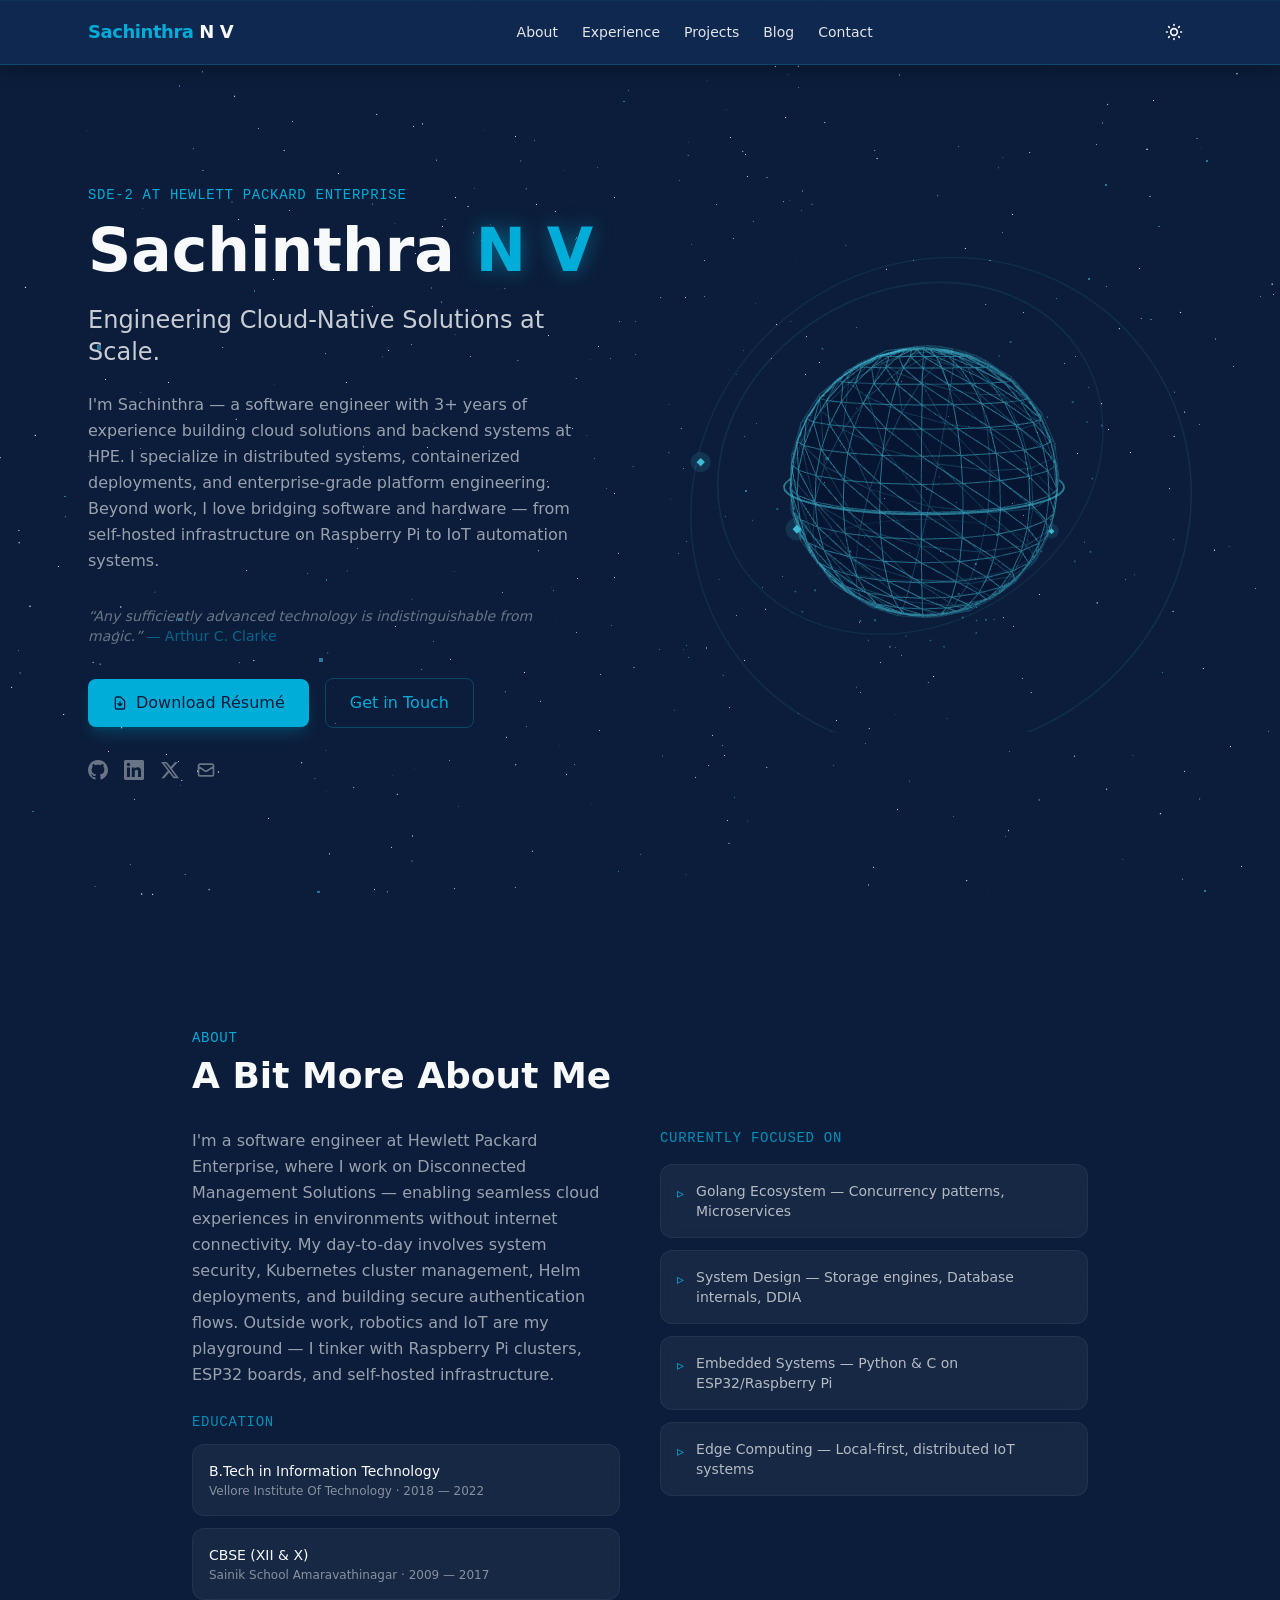
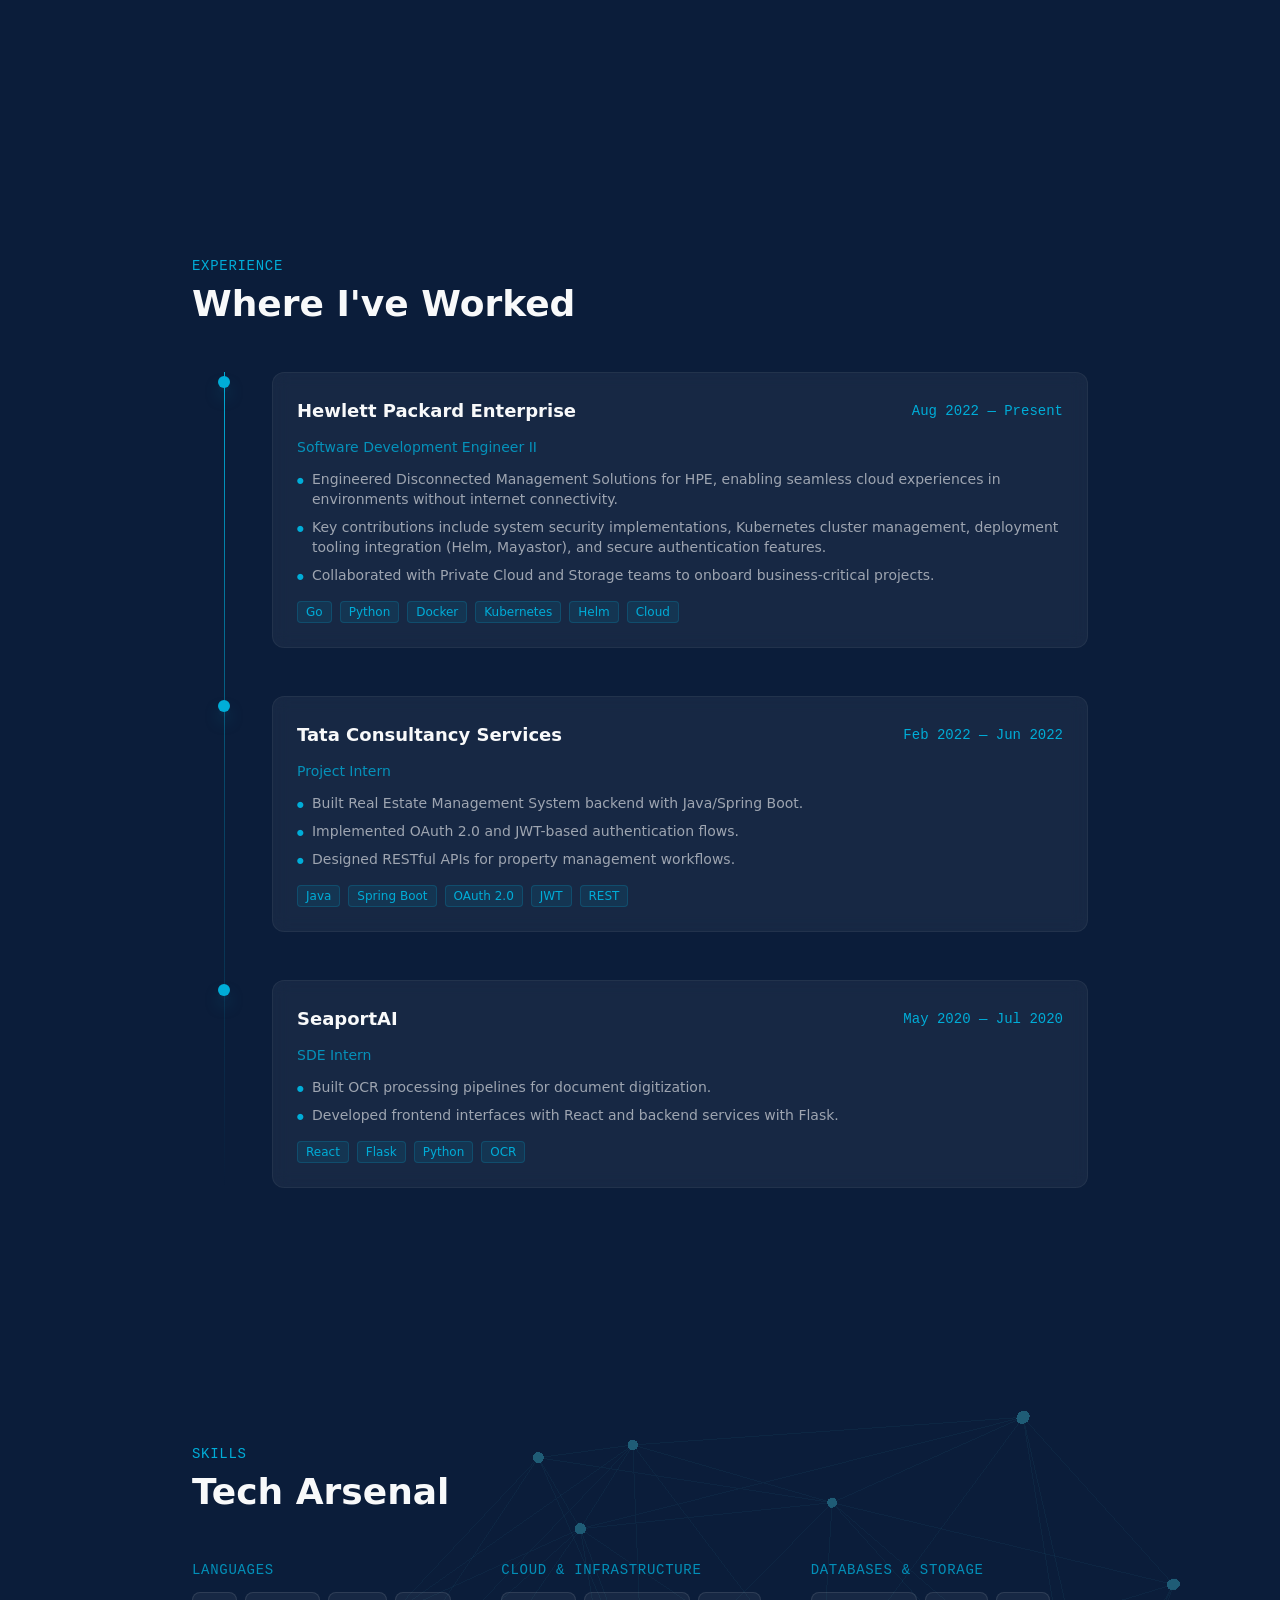
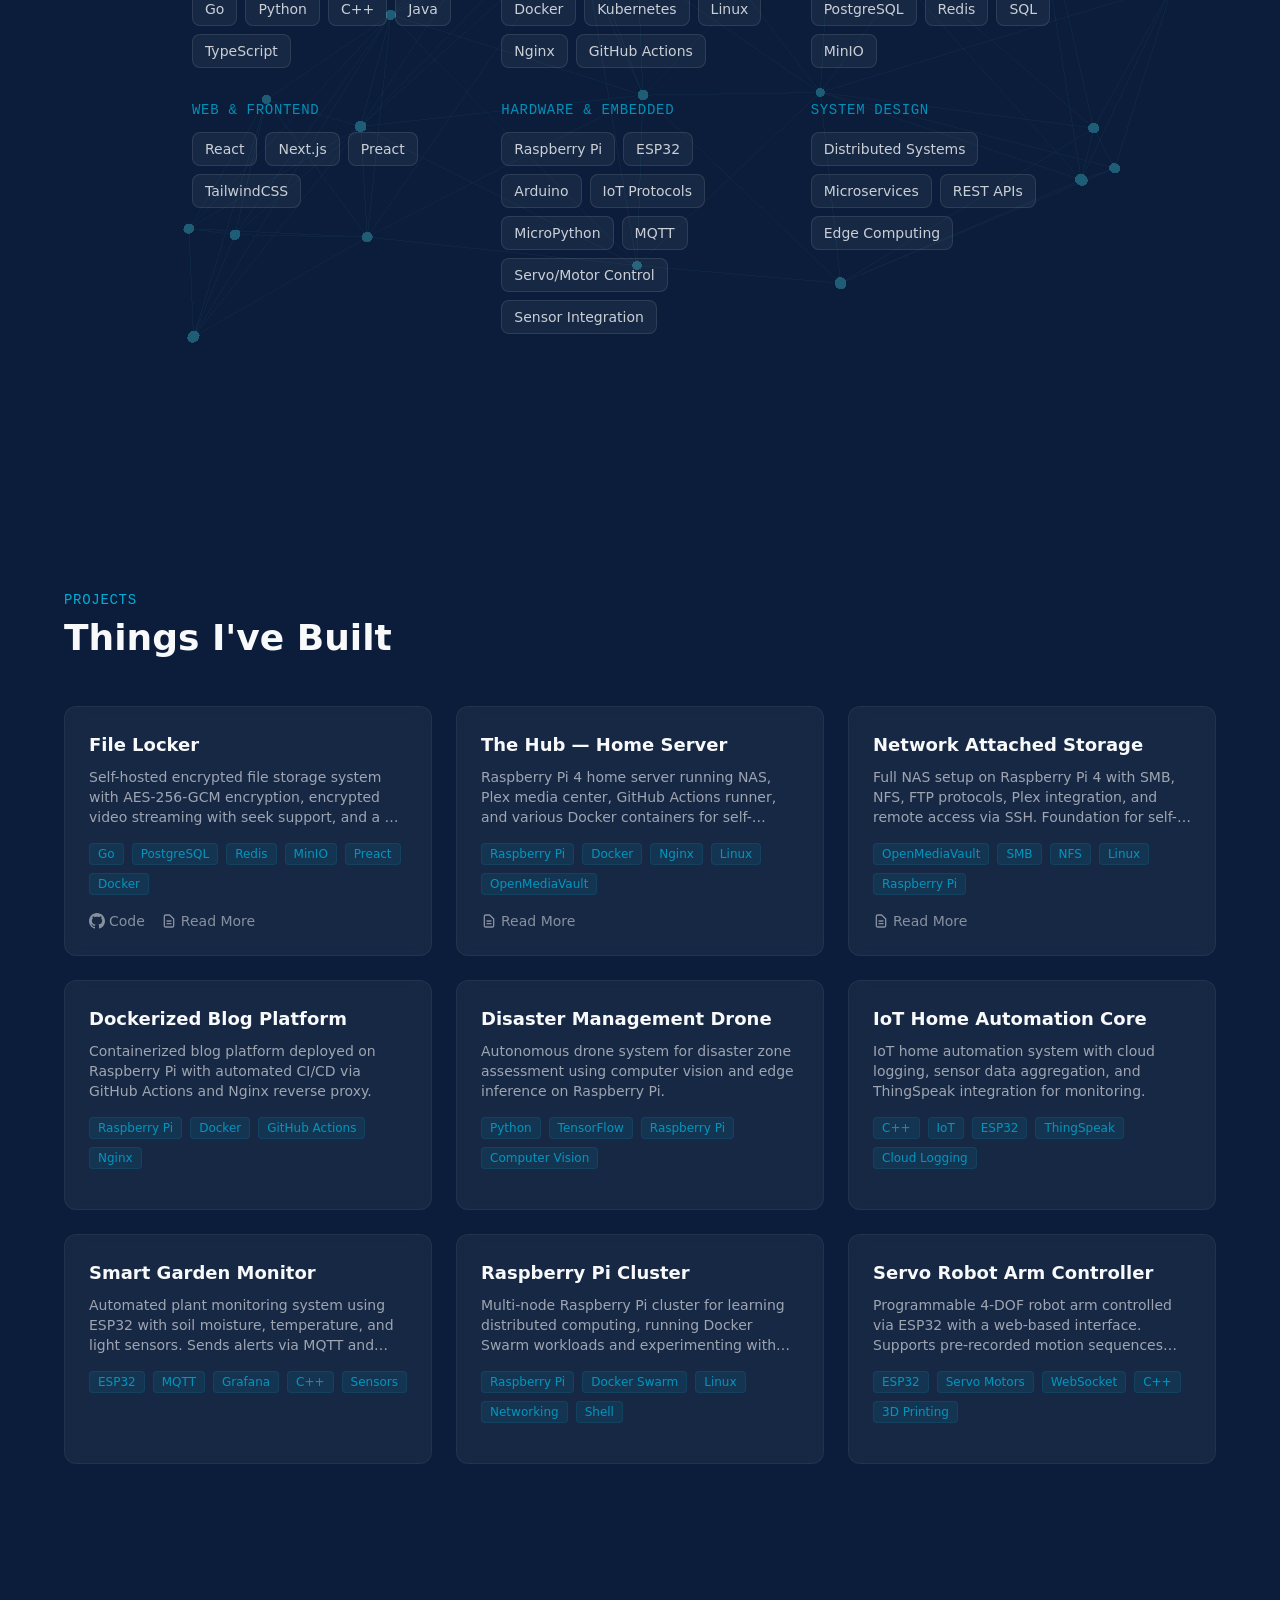
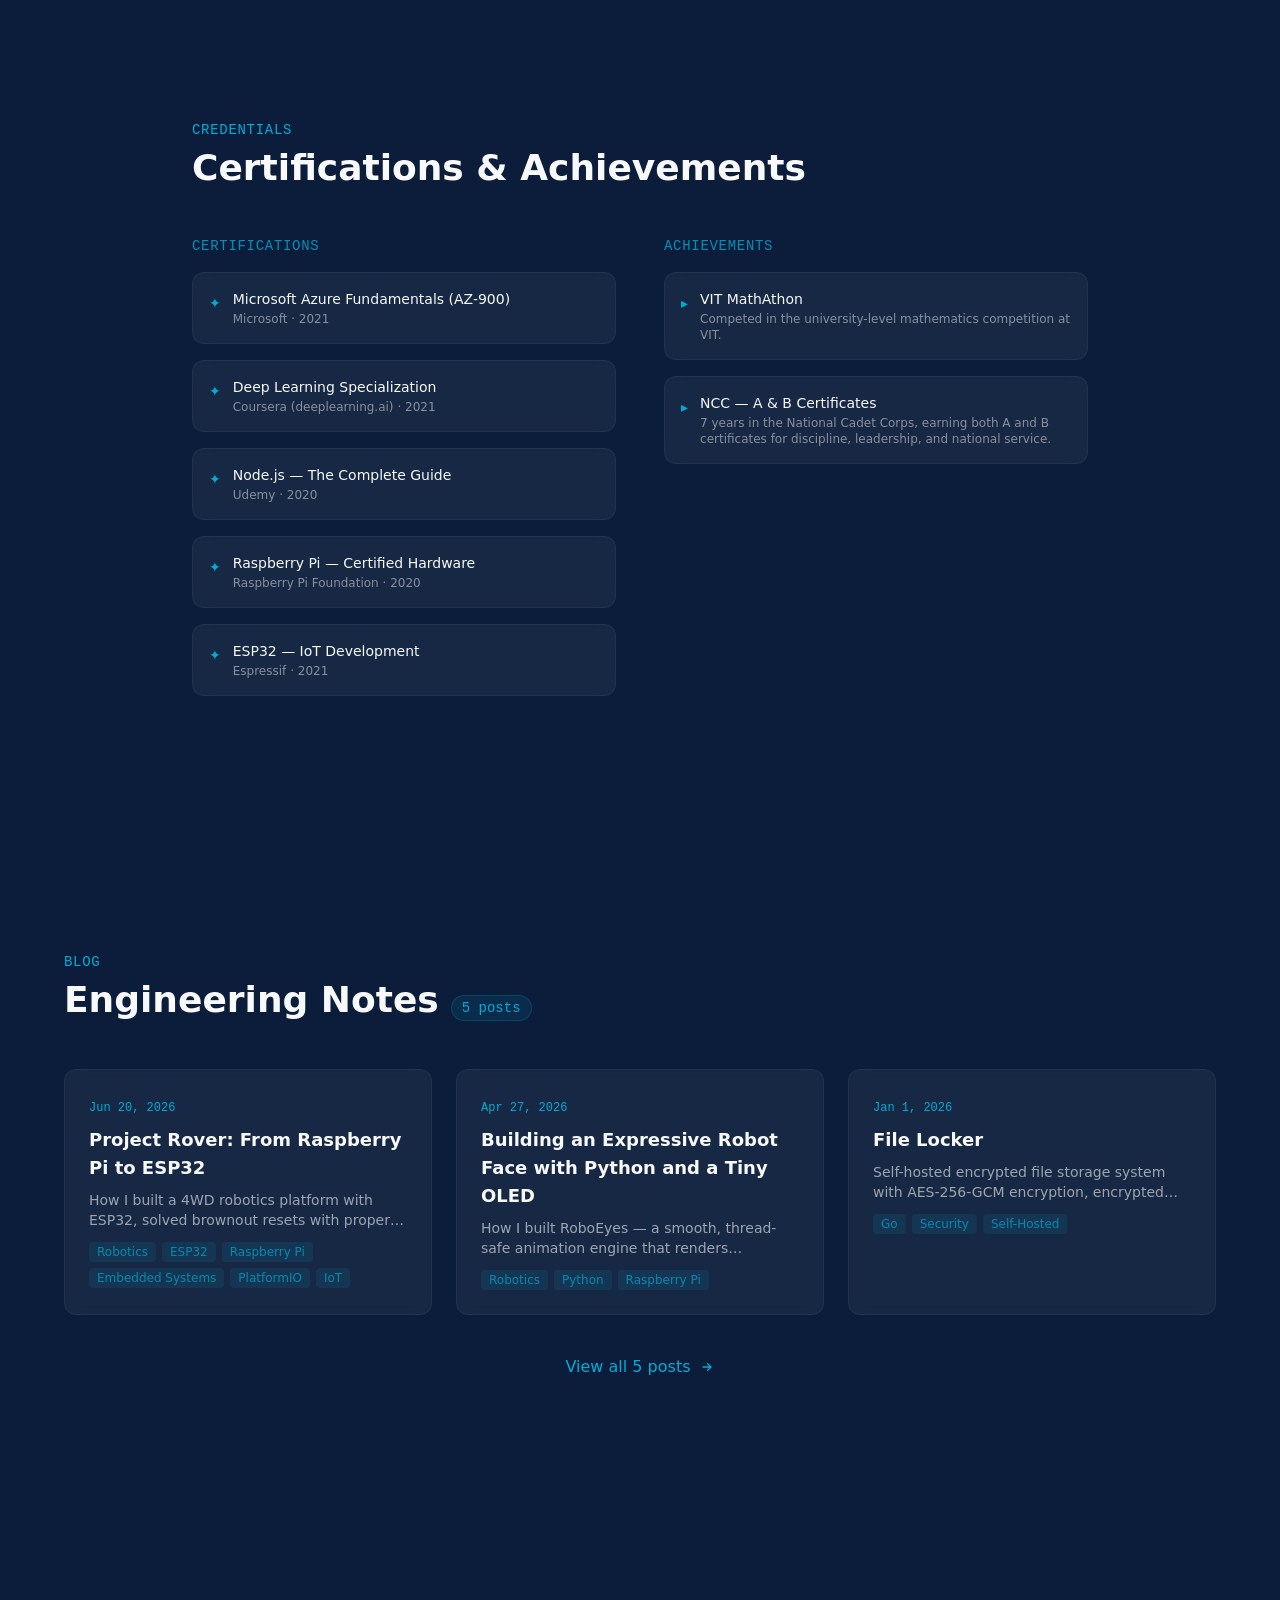
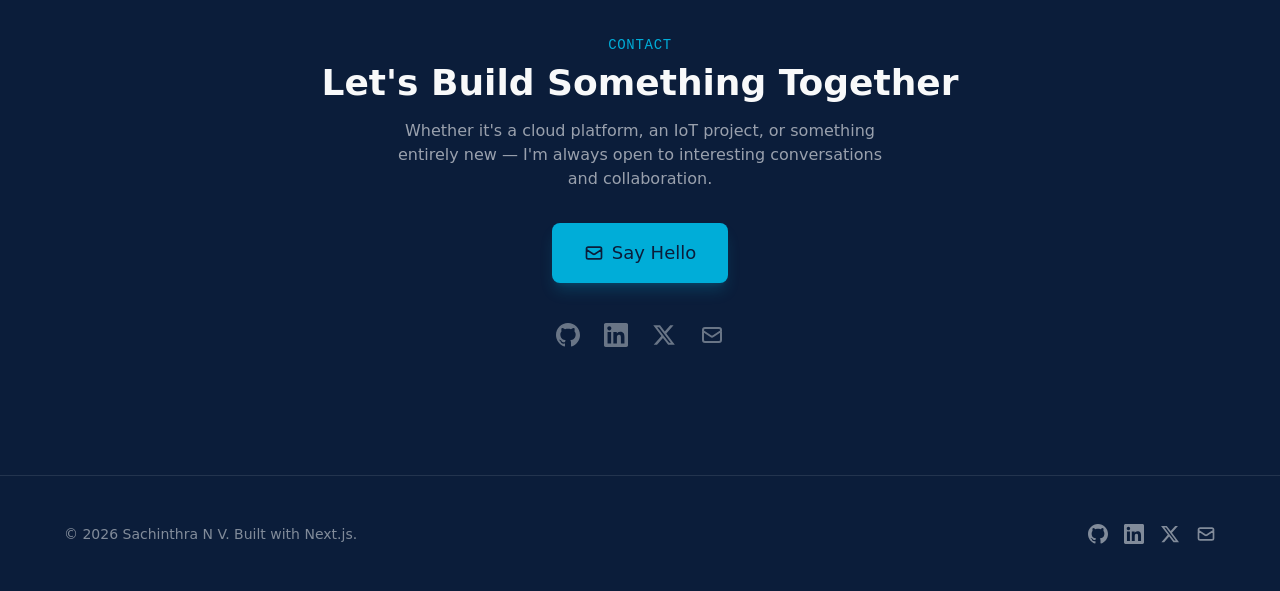
==== commit 946a56ff: "Deploy: 2026-06-20" ====
--- a/index.html
+++ b/index.html
@@ -1,4 +1,4 @@
-<!DOCTYPE html><html lang="en"><head><meta charSet="utf-8"/><meta name="viewport" content="width=device-width, initial-scale=1"/><link rel="stylesheet" href="/_next/static/chunks/0yke0j0cekzb3.css" data-precedence="next"/><link rel="preload" as="script" fetchPriority="low" href="/_next/static/chunks/0bzvj__~upo7p.js"/><script src="/_next/static/chunks/12ree0._z0p~g.js" async=""></script><script src="/_next/static/chunks/0n~dq4kpx9xxx.js" async=""></script><script src="/_next/static/chunks/turbopack-17y5s7qqhbxhh.js" async=""></script><script src="/_next/static/chunks/0o8me~6ve4ttd.js" async=""></script><script src="/_next/static/chunks/0dbhjjzl8qfwv.js" async=""></script><script src="/_next/static/chunks/0qnp3nh8_a0b0.js" async=""></script><script src="/_next/static/chunks/0zgngfcs13lms.js" async=""></script><title>Sachinthra N V — Software Engineer</title><meta name="description" content="Portfolio of Sachinthra N V — SDE-2 at HPE specializing in cloud solutions, backend development, and IoT projects."/><meta name="author" content="Sachinthra N V"/><meta name="keywords" content="Sachinthra N V,Cloud Developer,Software Engineer,HPE,Portfolio,Go,Python,Robotics,IoT,React,DevOps,Raspberry Pi"/><link rel="canonical" href="https://sachinthra.github.io"/><meta property="og:title" content="Sachinthra N V — Software Engineer | Cloud &amp; IoT"/><meta property="og:description" content="SDE-2 at HPE. Building cloud-native solutions, self-hosted infrastructure, and IoT systems with Go, Python, Docker &amp; Kubernetes."/><meta property="og:site_name" content="Sachinthra N V"/><meta property="og:locale" content="en_US"/><meta property="og:type" content="website"/><meta name="twitter:card" content="summary_large_image"/><meta name="twitter:creator" content="@sachinthra"/><meta name="twitter:title" content="Sachinthra N V — Software Engineer | Cloud &amp; IoT"/><meta name="twitter:description" content="SDE-2 at HPE. Building cloud-native solutions, self-hosted infrastructure, and IoT systems with Go, Python, Docker &amp; Kubernetes."/><script type="application/ld+json">{"@context":"https://schema.org","@type":"Person","name":"Sachinthra N V","url":"https://sachinthra.github.io","jobTitle":"Software Development Engineer II","worksFor":{"@type":"Organization","name":"Hewlett Packard Enterprise"},"sameAs":["https://github.com/sachinthra","https://linkedin.com/in/sachinthra/","https://x.com/Sachinthra"],"knowsAbout":["Cloud Computing","Go","Python","Docker","Kubernetes","IoT","Raspberry Pi"]}</script><script src="/_next/static/chunks/03~yq9q893hmn.js" noModule=""></script></head><body class="min-h-screen"><div hidden=""><!--$--><!--/$--></div><script>((a,b,c,d,e,f,g,h)=>{let i=document.documentElement,j=["light","dark"];function k(b){var c;(Array.isArray(a)?a:[a]).forEach(a=>{let c="class"===a,d=c&&f?e.map(a=>f[a]||a):e;c?(i.classList.remove(...d),i.classList.add(f&&f[b]?f[b]:b)):i.setAttribute(a,b)}),c=b,h&&j.includes(c)&&(i.style.colorScheme=c)}if(d)k(d);else try{let a=localStorage.getItem(b)||c,d=g&&"system"===a?window.matchMedia("(prefers-color-scheme: dark)").matches?"dark":"light":a;k(d)}catch(a){}})("class","theme","dark",null,["light","dark"],null,true,true)</script><header class="fixed top-0 left-0 right-0 z-50 glass shadow-lg shadow-black/5 dark:shadow-black/20"><div class="max-w-6xl mx-auto px-6 h-16 flex items-center justify-between"><a href="/" class="text-lg font-bold text-cyan tracking-tight">Sachinthra<span class="text-stellar dark:text-stellar text-slate"> N V</span></a><nav class="hidden md:flex items-center gap-6"><a href="/#about" class="text-sm text-slate dark:text-stellar/90 hover:text-cyan transition-colors font-medium">About</a><a href="/#experience" class="text-sm text-slate dark:text-stellar/90 hover:text-cyan transition-colors font-medium">Experience</a><a href="/#projects" class="text-sm text-slate dark:text-stellar/90 hover:text-cyan transition-colors font-medium">Projects</a><a href="/blog" class="text-sm text-slate dark:text-stellar/90 hover:text-cyan transition-colors font-medium">Blog</a><a href="/#contact" class="text-sm text-slate dark:text-stellar/90 hover:text-cyan transition-colors font-medium">Contact</a></nav><div class="hidden md:flex items-center gap-3"><div class="w-9 h-9"></div></div><button class="md:hidden w-9 h-9 flex items-center justify-center text-slate dark:text-stellar" aria-label="Toggle menu"><svg class="w-5 h-5" fill="none" viewBox="0 0 24 24" stroke="currentColor" stroke-width="2"><path stroke-linecap="round" stroke-linejoin="round" d="M4 6h16M4 12h16M4 18h16"></path></svg></button></div></header><main><!--$!--><template data-dgst="BAILOUT_TO_CLIENT_SIDE_RENDERING"></template><div class="fixed inset-0 -z-10 bg-stellar dark:bg-orbit"></div><!--/$--><section class="min-h-screen flex items-center relative pt-16"><div class="max-w-6xl mx-auto px-6 w-full grid md:grid-cols-2 gap-8 items-center"><div style="opacity:0;transform:translateX(-30px)"><p class="text-cyan text-sm font-mono mb-2 tracking-wider uppercase">SDE-2 at Hewlett Packard Enterprise</p><h1 class="text-4xl md:text-6xl font-bold mb-4 leading-tight"><span class="text-slate dark:text-stellar">Sachinthra</span> <span class="text-cyan text-glow">N V</span></h1><p class="text-xl md:text-2xl text-slate dark:text-stellar/80 mb-6 font-light">Engineering Cloud-Native Solutions at Scale.</p><p class="text-slate-light dark:text-stellar/60 mb-8 max-w-lg leading-relaxed">I&#x27;m Sachinthra — a software engineer with 3+ years of experience building cloud solutions 
+<!DOCTYPE html><html lang="en"><head><meta charSet="utf-8"/><meta name="viewport" content="width=device-width, initial-scale=1"/><link rel="stylesheet" href="/_next/static/chunks/0yke0j0cekzb3.css" data-precedence="next"/><link rel="preload" as="script" fetchPriority="low" href="/_next/static/chunks/0bzvj__~upo7p.js"/><script src="/_next/static/chunks/12ree0._z0p~g.js" async=""></script><script src="/_next/static/chunks/0n~dq4kpx9xxx.js" async=""></script><script src="/_next/static/chunks/turbopack-17y5s7qqhbxhh.js" async=""></script><script src="/_next/static/chunks/0o8me~6ve4ttd.js" async=""></script><script src="/_next/static/chunks/0dbhjjzl8qfwv.js" async=""></script><script src="/_next/static/chunks/0frjs6ds52ima.js" async=""></script><script src="/_next/static/chunks/0zgngfcs13lms.js" async=""></script><title>Sachinthra N V — Software Engineer</title><meta name="description" content="Portfolio of Sachinthra N V — SDE-2 at HPE specializing in cloud solutions, backend development, and IoT projects."/><meta name="author" content="Sachinthra N V"/><meta name="keywords" content="Sachinthra N V,Cloud Developer,Software Engineer,HPE,Portfolio,Go,Python,Robotics,IoT,React,DevOps,Raspberry Pi"/><link rel="canonical" href="https://sachinthra.github.io"/><meta property="og:title" content="Sachinthra N V — Software Engineer | Cloud &amp; IoT"/><meta property="og:description" content="SDE-2 at HPE. Building cloud-native solutions, self-hosted infrastructure, and IoT systems with Go, Python, Docker &amp; Kubernetes."/><meta property="og:site_name" content="Sachinthra N V"/><meta property="og:locale" content="en_US"/><meta property="og:type" content="website"/><meta name="twitter:card" content="summary_large_image"/><meta name="twitter:creator" content="@sachinthra"/><meta name="twitter:title" content="Sachinthra N V — Software Engineer | Cloud &amp; IoT"/><meta name="twitter:description" content="SDE-2 at HPE. Building cloud-native solutions, self-hosted infrastructure, and IoT systems with Go, Python, Docker &amp; Kubernetes."/><script type="application/ld+json">{"@context":"https://schema.org","@type":"Person","name":"Sachinthra N V","url":"https://sachinthra.github.io","jobTitle":"Software Development Engineer II","worksFor":{"@type":"Organization","name":"Hewlett Packard Enterprise"},"sameAs":["https://github.com/sachinthra","https://linkedin.com/in/sachinthra/","https://x.com/Sachinthra"],"knowsAbout":["Cloud Computing","Go","Python","Docker","Kubernetes","IoT","Raspberry Pi"]}</script><script src="/_next/static/chunks/03~yq9q893hmn.js" noModule=""></script></head><body class="min-h-screen"><div hidden=""><!--$--><!--/$--></div><script>((a,b,c,d,e,f,g,h)=>{let i=document.documentElement,j=["light","dark"];function k(b){var c;(Array.isArray(a)?a:[a]).forEach(a=>{let c="class"===a,d=c&&f?e.map(a=>f[a]||a):e;c?(i.classList.remove(...d),i.classList.add(f&&f[b]?f[b]:b)):i.setAttribute(a,b)}),c=b,h&&j.includes(c)&&(i.style.colorScheme=c)}if(d)k(d);else try{let a=localStorage.getItem(b)||c,d=g&&"system"===a?window.matchMedia("(prefers-color-scheme: dark)").matches?"dark":"light":a;k(d)}catch(a){}})("class","theme","dark",null,["light","dark"],null,true,true)</script><header class="fixed top-0 left-0 right-0 z-50 glass shadow-lg shadow-black/5 dark:shadow-black/20"><div class="max-w-6xl mx-auto px-6 h-16 flex items-center justify-between"><a href="/" class="text-lg font-bold text-cyan tracking-tight">Sachinthra<span class="text-stellar dark:text-stellar text-slate"> N V</span></a><nav class="hidden md:flex items-center gap-6"><a href="/#about" class="text-sm text-slate dark:text-stellar/90 hover:text-cyan transition-colors font-medium">About</a><a href="/#experience" class="text-sm text-slate dark:text-stellar/90 hover:text-cyan transition-colors font-medium">Experience</a><a href="/#projects" class="text-sm text-slate dark:text-stellar/90 hover:text-cyan transition-colors font-medium">Projects</a><a href="/blog" class="text-sm text-slate dark:text-stellar/90 hover:text-cyan transition-colors font-medium">Blog</a><a href="/#contact" class="text-sm text-slate dark:text-stellar/90 hover:text-cyan transition-colors font-medium">Contact</a></nav><div class="hidden md:flex items-center gap-3"><div class="w-9 h-9"></div></div><button class="md:hidden w-9 h-9 flex items-center justify-center text-slate dark:text-stellar" aria-label="Toggle menu"><svg class="w-5 h-5" fill="none" viewBox="0 0 24 24" stroke="currentColor" stroke-width="2"><path stroke-linecap="round" stroke-linejoin="round" d="M4 6h16M4 12h16M4 18h16"></path></svg></button></div></header><main><!--$!--><template data-dgst="BAILOUT_TO_CLIENT_SIDE_RENDERING"></template><div class="fixed inset-0 -z-10 bg-stellar dark:bg-orbit"></div><!--/$--><section class="min-h-screen flex items-center relative pt-16"><div class="max-w-6xl mx-auto px-6 w-full grid md:grid-cols-2 gap-8 items-center"><div style="opacity:0;transform:translateX(-30px)"><p class="text-cyan text-sm font-mono mb-2 tracking-wider uppercase">SDE-2 at Hewlett Packard Enterprise</p><h1 class="text-4xl md:text-6xl font-bold mb-4 leading-tight"><span class="text-slate dark:text-stellar">Sachinthra</span> <span class="text-cyan text-glow">N V</span></h1><p class="text-xl md:text-2xl text-slate dark:text-stellar/80 mb-6 font-light">Engineering Cloud-Native Solutions at Scale.</p><p class="text-slate-light dark:text-stellar/60 mb-8 max-w-lg leading-relaxed">I&#x27;m Sachinthra — a software engineer with 3+ years of experience building cloud solutions 
 and backend systems at HPE. I specialize in distributed systems, containerized deployments, 
 and enterprise-grade platform engineering. Beyond work, I love bridging software and hardware — 
-from self-hosted infrastructure on Raspberry Pi to IoT automation systems.</p><p class="text-sm text-slate-light/70 dark:text-stellar/40 italic mb-8 max-w-lg">“Any sufficiently advanced technology is indistinguishable from magic.”<span class="text-cyan/50 ml-1 not-italic">— Arthur C. Clarke</span></p><div class="flex flex-wrap items-center gap-4"><a href="/resume/sachinthra-resume.pdf" download="" class="inline-flex items-center gap-2 px-6 py-3 bg-cyan text-orbit font-medium rounded-lg hover:bg-cyan-light transition-colors shadow-lg shadow-cyan/20"><svg class="w-4 h-4" fill="none" viewBox="0 0 24 24" stroke="currentColor" stroke-width="2"><path stroke-linecap="round" stroke-linejoin="round" d="M12 10v6m0 0l-3-3m3 3l3-3m2 8H7a2 2 0 01-2-2V5a2 2 0 012-2h5.586a1 1 0 01.707.293l5.414 5.414a1 1 0 01.293.707V19a2 2 0 01-2 2z"></path></svg>Download Résumé</a><a href="#contact" class="inline-flex items-center gap-2 px-6 py-3 border border-cyan/30 text-cyan rounded-lg hover:bg-cyan/10 transition-colors">Get in Touch</a></div><div class="flex items-center gap-4 mt-8"><a href="https://github.com/sachinthra" target="_blank" rel="noopener noreferrer" class="text-slate-light dark:text-stellar/40 hover:text-cyan transition-colors" aria-label="GitHub"><svg class="w-5 h-5" viewBox="0 0 24 24" fill="currentColor"><path d="M12 0c-6.626 0-12 5.373-12 12 0 5.302 3.438 9.8 8.207 11.387.599.111.793-.261.793-.577v-2.234c-3.338.726-4.033-1.416-4.033-1.416-.546-1.387-1.333-1.756-1.333-1.756-1.089-.745.083-.729.083-.729 1.205.084 1.839 1.237 1.839 1.237 1.07 1.834 2.807 1.304 3.492.997.107-.775.418-1.305.762-1.604-2.665-.305-5.467-1.334-5.467-5.931 0-1.311.469-2.381 1.236-3.221-.124-.303-.535-1.524.117-3.176 0 0 1.008-.322 3.301 1.23.957-.266 1.983-.399 3.003-.404 1.02.005 2.047.138 3.006.404 2.291-1.552 3.297-1.23 3.297-1.23.653 1.653.242 2.874.118 3.176.77.84 1.235 1.911 1.235 3.221 0 4.609-2.807 5.624-5.479 5.921.43.372.823 1.102.823 2.222v3.293c0 .319.192.694.801.576 4.765-1.589 8.199-6.086 8.199-11.386 0-6.627-5.373-12-12-12z"></path></svg></a><a href="https://linkedin.com/in/sachinthra/" target="_blank" rel="noopener noreferrer" class="text-slate-light dark:text-stellar/40 hover:text-cyan transition-colors" aria-label="LinkedIn"><svg class="w-5 h-5" viewBox="0 0 24 24" fill="currentColor"><path d="M20.447 20.452h-3.554v-5.569c0-1.328-.027-3.037-1.852-3.037-1.853 0-2.136 1.445-2.136 2.939v5.667H9.351V9h3.414v1.561h.046c.477-.9 1.637-1.85 3.37-1.85 3.601 0 4.267 2.37 4.267 5.455v6.286zM5.337 7.433c-1.144 0-2.063-.926-2.063-2.065 0-1.138.92-2.063 2.063-2.063 1.14 0 2.064.925 2.064 2.063 0 1.139-.925 2.065-2.064 2.065zm1.782 13.019H3.555V9h3.564v11.452zM22.225 0H1.771C.792 0 0 .774 0 1.729v20.542C0 23.227.792 24 1.771 24h20.451C23.2 24 24 23.227 24 22.271V1.729C24 .774 23.2 0 22.222 0h.003z"></path></svg></a><a href="https://x.com/Sachinthra" target="_blank" rel="noopener noreferrer" class="text-slate-light dark:text-stellar/40 hover:text-cyan transition-colors" aria-label="X"><svg class="w-5 h-5" viewBox="0 0 24 24" fill="currentColor"><path d="M18.244 2.25h3.308l-7.227 8.26 8.502 11.24H16.17l-5.214-6.817L4.99 21.75H1.68l7.73-8.835L1.254 2.25H8.08l4.713 6.231zm-1.161 17.52h1.833L7.084 4.126H5.117z"></path></svg></a><a href="mailto:sachinthranv@gmail.com" target="_blank" rel="noopener noreferrer" class="text-slate-light dark:text-stellar/40 hover:text-cyan transition-colors" aria-label="Email"><svg class="w-5 h-5" viewBox="0 0 24 24" fill="none" stroke="currentColor" stroke-width="2"><path stroke-linecap="round" stroke-linejoin="round" d="M3 8l7.89 5.26a2 2 0 002.22 0L21 8M5 19h14a2 2 0 002-2V7a2 2 0 00-2-2H5a2 2 0 00-2 2v10a2 2 0 002 2z"></path></svg></a></div></div><div style="opacity:0"><!--$!--><template data-dgst="BAILOUT_TO_CLIENT_SIDE_RENDERING"></template><div class="w-full h-[350px] md:h-[500px] flex items-center justify-center"><div class="w-32 h-32 rounded-full border border-cyan/20 animate-pulse"></div></div><!--/$--></div></div></section><section id="about" class="section"><div class="max-w-4xl mx-auto"><div style="opacity:0;transform:translateY(20px)"><p class="text-cyan text-sm font-mono mb-2 tracking-wider uppercase">About</p><h2 class="text-3xl md:text-4xl font-bold text-slate dark:text-stellar mb-8">A Bit More About Me</h2></div><div class="grid md:grid-cols-2 gap-10"><div class="space-y-6" style="opacity:0;transform:translateX(-20px)"><p class="text-slate-light dark:text-stellar/60 leading-relaxed">I&#x27;m a software engineer at Hewlett Packard Enterprise, where I work on Disconnected Management Solutions — enabling seamless cloud experiences in environments without internet connectivity. My day-to-day involves system security, Kubernetes cluster management, Helm deployments, and building secure authentication flows. Outside work, robotics and IoT are my playground — I tinker with Raspberry Pi clusters, ESP32 boards, and self-hosted infrastructure.</p><div><h3 class="text-sm font-mono text-cyan/80 mb-3 uppercase tracking-wider">Education</h3><div class="space-y-3"><div class="p-4 rounded-xl border border-white/5 bg-white/30 dark:bg-white/5 backdrop-blur-sm"><p class="text-sm font-medium text-slate dark:text-stellar">B.Tech in Information Technology</p><p class="text-xs text-slate-light dark:text-stellar/50 mt-0.5">Vellore Institute Of Technology<!-- --> · <!-- -->2018 — 2022</p></div><div class="p-4 rounded-xl border border-white/5 bg-white/30 dark:bg-white/5 backdrop-blur-sm"><p class="text-sm font-medium text-slate dark:text-stellar">CBSE (XII &amp; X)</p><p class="text-xs text-slate-light dark:text-stellar/50 mt-0.5">Sainik School Amaravathinagar<!-- --> · <!-- -->2009 — 2017</p></div></div></div></div><div style="opacity:0;transform:translateX(20px)"><h3 class="text-sm font-mono text-cyan/80 mb-4 uppercase tracking-wider">Currently Focused On</h3><div class="space-y-3"><div class="flex items-start gap-3 p-4 rounded-xl border border-white/5 bg-white/30 dark:bg-white/5 backdrop-blur-sm hover:border-cyan/20 transition-all" style="opacity:0;transform:translateY(10px)"><span class="text-cyan mt-0.5 text-sm">▹</span><p class="text-sm text-slate-light dark:text-stellar/70">Golang Ecosystem — Concurrency patterns, Microservices</p></div><div class="flex items-start gap-3 p-4 rounded-xl border border-white/5 bg-white/30 dark:bg-white/5 backdrop-blur-sm hover:border-cyan/20 transition-all" style="opacity:0;transform:translateY(10px)"><span class="text-cyan mt-0.5 text-sm">▹</span><p class="text-sm text-slate-light dark:text-stellar/70">System Design — Storage engines, Database internals, DDIA</p></div><div class="flex items-start gap-3 p-4 rounded-xl border border-white/5 bg-white/30 dark:bg-white/5 backdrop-blur-sm hover:border-cyan/20 transition-all" style="opacity:0;transform:translateY(10px)"><span class="text-cyan mt-0.5 text-sm">▹</span><p class="text-sm text-slate-light dark:text-stellar/70">Embedded Systems — Python &amp; C on ESP32/Raspberry Pi</p></div><div class="flex items-start gap-3 p-4 rounded-xl border border-white/5 bg-white/30 dark:bg-white/5 backdrop-blur-sm hover:border-cyan/20 transition-all" style="opacity:0;transform:translateY(10px)"><span class="text-cyan mt-0.5 text-sm">▹</span><p class="text-sm text-slate-light dark:text-stellar/70">Edge Computing — Local-first, distributed IoT systems</p></div></div></div></div></div></section><section id="experience" class="section"><div class="max-w-4xl mx-auto"><div style="opacity:0;transform:translateY(20px)"><p class="text-cyan text-sm font-mono mb-2 tracking-wider uppercase">Experience</p><h2 class="text-3xl md:text-4xl font-bold text-slate dark:text-stellar mb-12">Where I&#x27;ve Worked</h2></div><div class="relative"><div class="absolute left-4 md:left-8 top-0 bottom-0 w-px bg-gradient-to-b from-cyan via-cyan/30 to-transparent"></div><div class="relative pl-12 md:pl-20 pb-12 last:pb-0" style="opacity:0;transform:translateX(-20px)"><div class="absolute left-2.5 md:left-6.5 top-1 w-3 h-3 rounded-full bg-cyan shadow-lg shadow-cyan/50"></div><div class="group p-6 rounded-xl border border-white/5 hover:border-cyan/20 bg-white/30 dark:bg-white/5 backdrop-blur-sm transition-all hover:shadow-lg hover:shadow-cyan/5"><div class="flex flex-col md:flex-row md:items-center justify-between mb-3"><h3 class="text-lg font-bold text-slate dark:text-stellar">Hewlett Packard Enterprise</h3><span class="text-sm text-cyan font-mono">Aug 2022 — Present</span></div><p class="text-cyan/80 text-sm font-medium mb-3">Software Development Engineer II</p><ul class="space-y-2"><li class="text-sm text-slate-light dark:text-stellar/60 flex items-start gap-2"><span class="text-cyan mt-1.5 text-[8px]">●</span>Engineered Disconnected Management Solutions for HPE, enabling seamless cloud experiences in environments without internet connectivity.</li><li class="text-sm text-slate-light dark:text-stellar/60 flex items-start gap-2"><span class="text-cyan mt-1.5 text-[8px]">●</span>Key contributions include system security implementations, Kubernetes cluster management, deployment tooling integration (Helm, Mayastor), and secure authentication features.</li><li class="text-sm text-slate-light dark:text-stellar/60 flex items-start gap-2"><span class="text-cyan mt-1.5 text-[8px]">●</span>Collaborated with Private Cloud and Storage teams to onboard business-critical projects.</li></ul><div class="flex flex-wrap gap-2 mt-4"><span class="text-xs px-2 py-0.5 rounded bg-cyan/10 text-cyan border border-cyan/20">Go</span><span class="text-xs px-2 py-0.5 rounded bg-cyan/10 text-cyan border border-cyan/20">Python</span><span class="text-xs px-2 py-0.5 rounded bg-cyan/10 text-cyan border border-cyan/20">Docker</span><span class="text-xs px-2 py-0.5 rounded bg-cyan/10 text-cyan border border-cyan/20">Kubernetes</span><span class="text-xs px-2 py-0.5 rounded bg-cyan/10 text-cyan border border-cyan/20">Helm</span><span class="text-xs px-2 py-0.5 rounded bg-cyan/10 text-cyan border border-cyan/20">Cloud</span></div></div></div><div class="relative pl-12 md:pl-20 pb-12 last:pb-0" style="opacity:0;transform:translateX(-20px)"><div class="absolute left-2.5 md:left-6.5 top-1 w-3 h-3 rounded-full bg-cyan shadow-lg shadow-cyan/50"></div><div class="group p-6 rounded-xl border border-white/5 hover:border-cyan/20 bg-white/30 dark:bg-white/5 backdrop-blur-sm transition-all hover:shadow-lg hover:shadow-cyan/5"><div class="flex flex-col md:flex-row md:items-center justify-between mb-3"><h3 class="text-lg font-bold text-slate dark:text-stellar">Tata Consultancy Services</h3><span class="text-sm text-cyan font-mono">Feb 2022 — Jun 2022</span></div><p class="text-cyan/80 text-sm font-medium mb-3">Project Intern</p><ul class="space-y-2"><li class="text-sm text-slate-light dark:text-stellar/60 flex items-start gap-2"><span class="text-cyan mt-1.5 text-[8px]">●</span>Built Real Estate Management System backend with Java/Spring Boot.</li><li class="text-sm text-slate-light dark:text-stellar/60 flex items-start gap-2"><span class="text-cyan mt-1.5 text-[8px]">●</span>Implemented OAuth 2.0 and JWT-based authentication flows.</li><li class="text-sm text-slate-light dark:text-stellar/60 flex items-start gap-2"><span class="text-cyan mt-1.5 text-[8px]">●</span>Designed RESTful APIs for property management workflows.</li></ul><div class="flex flex-wrap gap-2 mt-4"><span class="text-xs px-2 py-0.5 rounded bg-cyan/10 text-cyan border border-cyan/20">Java</span><span class="text-xs px-2 py-0.5 rounded bg-cyan/10 text-cyan border border-cyan/20">Spring Boot</span><span class="text-xs px-2 py-0.5 rounded bg-cyan/10 text-cyan border border-cyan/20">OAuth 2.0</span><span class="text-xs px-2 py-0.5 rounded bg-cyan/10 text-cyan border border-cyan/20">JWT</span><span class="text-xs px-2 py-0.5 rounded bg-cyan/10 text-cyan border border-cyan/20">REST</span></div></div></div><div class="relative pl-12 md:pl-20 pb-12 last:pb-0" style="opacity:0;transform:translateX(-20px)"><div class="absolute left-2.5 md:left-6.5 top-1 w-3 h-3 rounded-full bg-cyan shadow-lg shadow-cyan/50"></div><div class="group p-6 rounded-xl border border-white/5 hover:border-cyan/20 bg-white/30 dark:bg-white/5 backdrop-blur-sm transition-all hover:shadow-lg hover:shadow-cyan/5"><div class="flex flex-col md:flex-row md:items-center justify-between mb-3"><h3 class="text-lg font-bold text-slate dark:text-stellar">SeaportAI</h3><span class="text-sm text-cyan font-mono">May 2020 — Jul 2020</span></div><p class="text-cyan/80 text-sm font-medium mb-3">SDE Intern</p><ul class="space-y-2"><li class="text-sm text-slate-light dark:text-stellar/60 flex items-start gap-2"><span class="text-cyan mt-1.5 text-[8px]">●</span>Built OCR processing pipelines for document digitization.</li><li class="text-sm text-slate-light dark:text-stellar/60 flex items-start gap-2"><span class="text-cyan mt-1.5 text-[8px]">●</span>Developed frontend interfaces with React and backend services with Flask.</li></ul><div class="flex flex-wrap gap-2 mt-4"><span class="text-xs px-2 py-0.5 rounded bg-cyan/10 text-cyan border border-cyan/20">React</span><span class="text-xs px-2 py-0.5 rounded bg-cyan/10 text-cyan border border-cyan/20">Flask</span><span class="text-xs px-2 py-0.5 rounded bg-cyan/10 text-cyan border border-cyan/20">Python</span><span class="text-xs px-2 py-0.5 rounded bg-cyan/10 text-cyan border border-cyan/20">OCR</span></div></div></div></div></div></section><section id="skills" class="section relative"><!--$!--><template data-dgst="BAILOUT_TO_CLIENT_SIDE_RENDERING"></template><div class="absolute inset-0"></div><!--/$--><div class="max-w-4xl mx-auto relative z-10"><div style="opacity:0;transform:translateY(20px)"><p class="text-cyan text-sm font-mono mb-2 tracking-wider uppercase">Skills</p><h2 class="text-3xl md:text-4xl font-bold text-slate dark:text-stellar mb-12">Tech Arsenal</h2></div><div class="grid md:grid-cols-2 lg:grid-cols-3 gap-8"><div style="opacity:0;transform:translateY(20px)"><h3 class="text-sm font-mono text-cyan/80 mb-3 uppercase tracking-wider">Languages</h3><div class="flex flex-wrap gap-2"><span class="px-3 py-1.5 text-sm rounded-lg bg-white/50 dark:bg-white/5 border border-white/10 text-slate dark:text-stellar/80 hover:border-cyan/30 hover:text-cyan transition-all cursor-default">Go</span><span class="px-3 py-1.5 text-sm rounded-lg bg-white/50 dark:bg-white/5 border border-white/10 text-slate dark:text-stellar/80 hover:border-cyan/30 hover:text-cyan transition-all cursor-default">Python</span><span class="px-3 py-1.5 text-sm rounded-lg bg-white/50 dark:bg-white/5 border border-white/10 text-slate dark:text-stellar/80 hover:border-cyan/30 hover:text-cyan transition-all cursor-default">C++</span><span class="px-3 py-1.5 text-sm rounded-lg bg-white/50 dark:bg-white/5 border border-white/10 text-slate dark:text-stellar/80 hover:border-cyan/30 hover:text-cyan transition-all cursor-default">Java</span><span class="px-3 py-1.5 text-sm rounded-lg bg-white/50 dark:bg-white/5 border border-white/10 text-slate dark:text-stellar/80 hover:border-cyan/30 hover:text-cyan transition-all cursor-default">TypeScript</span></div></div><div style="opacity:0;transform:translateY(20px)"><h3 class="text-sm font-mono text-cyan/80 mb-3 uppercase tracking-wider">Cloud &amp; Infrastructure</h3><div class="flex flex-wrap gap-2"><span class="px-3 py-1.5 text-sm rounded-lg bg-white/50 dark:bg-white/5 border border-white/10 text-slate dark:text-stellar/80 hover:border-cyan/30 hover:text-cyan transition-all cursor-default">Docker</span><span class="px-3 py-1.5 text-sm rounded-lg bg-white/50 dark:bg-white/5 border border-white/10 text-slate dark:text-stellar/80 hover:border-cyan/30 hover:text-cyan transition-all cursor-default">Kubernetes</span><span class="px-3 py-1.5 text-sm rounded-lg bg-white/50 dark:bg-white/5 border border-white/10 text-slate dark:text-stellar/80 hover:border-cyan/30 hover:text-cyan transition-all cursor-default">Linux</span><span class="px-3 py-1.5 text-sm rounded-lg bg-white/50 dark:bg-white/5 border border-white/10 text-slate dark:text-stellar/80 hover:border-cyan/30 hover:text-cyan transition-all cursor-default">Nginx</span><span class="px-3 py-1.5 text-sm rounded-lg bg-white/50 dark:bg-white/5 border border-white/10 text-slate dark:text-stellar/80 hover:border-cyan/30 hover:text-cyan transition-all cursor-default">GitHub Actions</span></div></div><div style="opacity:0;transform:translateY(20px)"><h3 class="text-sm font-mono text-cyan/80 mb-3 uppercase tracking-wider">Databases &amp; Storage</h3><div class="flex flex-wrap gap-2"><span class="px-3 py-1.5 text-sm rounded-lg bg-white/50 dark:bg-white/5 border border-white/10 text-slate dark:text-stellar/80 hover:border-cyan/30 hover:text-cyan transition-all cursor-default">PostgreSQL</span><span class="px-3 py-1.5 text-sm rounded-lg bg-white/50 dark:bg-white/5 border border-white/10 text-slate dark:text-stellar/80 hover:border-cyan/30 hover:text-cyan transition-all cursor-default">Redis</span><span class="px-3 py-1.5 text-sm rounded-lg bg-white/50 dark:bg-white/5 border border-white/10 text-slate dark:text-stellar/80 hover:border-cyan/30 hover:text-cyan transition-all cursor-default">SQL</span><span class="px-3 py-1.5 text-sm rounded-lg bg-white/50 dark:bg-white/5 border border-white/10 text-slate dark:text-stellar/80 hover:border-cyan/30 hover:text-cyan transition-all cursor-default">MinIO</span></div></div><div style="opacity:0;transform:translateY(20px)"><h3 class="text-sm font-mono text-cyan/80 mb-3 uppercase tracking-wider">Web &amp; Frontend</h3><div class="flex flex-wrap gap-2"><span class="px-3 py-1.5 text-sm rounded-lg bg-white/50 dark:bg-white/5 border border-white/10 text-slate dark:text-stellar/80 hover:border-cyan/30 hover:text-cyan transition-all cursor-default">React</span><span class="px-3 py-1.5 text-sm rounded-lg bg-white/50 dark:bg-white/5 border border-white/10 text-slate dark:text-stellar/80 hover:border-cyan/30 hover:text-cyan transition-all cursor-default">Next.js</span><span class="px-3 py-1.5 text-sm rounded-lg bg-white/50 dark:bg-white/5 border border-white/10 text-slate dark:text-stellar/80 hover:border-cyan/30 hover:text-cyan transition-all cursor-default">Preact</span><span class="px-3 py-1.5 text-sm rounded-lg bg-white/50 dark:bg-white/5 border border-white/10 text-slate dark:text-stellar/80 hover:border-cyan/30 hover:text-cyan transition-all cursor-default">TailwindCSS</span></div></div><div style="opacity:0;transform:translateY(20px)"><h3 class="text-sm font-mono text-cyan/80 mb-3 uppercase tracking-wider">Hardware &amp; Embedded</h3><div class="flex flex-wrap gap-2"><span class="px-3 py-1.5 text-sm rounded-lg bg-white/50 dark:bg-white/5 border border-white/10 text-slate dark:text-stellar/80 hover:border-cyan/30 hover:text-cyan transition-all cursor-default">Raspberry Pi</span><span class="px-3 py-1.5 text-sm rounded-lg bg-white/50 dark:bg-white/5 border border-white/10 text-slate dark:text-stellar/80 hover:border-cyan/30 hover:text-cyan transition-all cursor-default">ESP32</span><span class="px-3 py-1.5 text-sm rounded-lg bg-white/50 dark:bg-white/5 border border-white/10 text-slate dark:text-stellar/80 hover:border-cyan/30 hover:text-cyan transition-all cursor-default">Arduino</span><span class="px-3 py-1.5 text-sm rounded-lg bg-white/50 dark:bg-white/5 border border-white/10 text-slate dark:text-stellar/80 hover:border-cyan/30 hover:text-cyan transition-all cursor-default">IoT Protocols</span><span class="px-3 py-1.5 text-sm rounded-lg bg-white/50 dark:bg-white/5 border border-white/10 text-slate dark:text-stellar/80 hover:border-cyan/30 hover:text-cyan transition-all cursor-default">MicroPython</span><span class="px-3 py-1.5 text-sm rounded-lg bg-white/50 dark:bg-white/5 border border-white/10 text-slate dark:text-stellar/80 hover:border-cyan/30 hover:text-cyan transition-all cursor-default">MQTT</span><span class="px-3 py-1.5 text-sm rounded-lg bg-white/50 dark:bg-white/5 border border-white/10 text-slate dark:text-stellar/80 hover:border-cyan/30 hover:text-cyan transition-all cursor-default">Servo/Motor Control</span><span class="px-3 py-1.5 text-sm rounded-lg bg-white/50 dark:bg-white/5 border border-white/10 text-slate dark:text-stellar/80 hover:border-cyan/30 hover:text-cyan transition-all cursor-default">Sensor Integration</span></div></div><div style="opacity:0;transform:translateY(20px)"><h3 class="text-sm font-mono text-cyan/80 mb-3 uppercase tracking-wider">System Design</h3><div class="flex flex-wrap gap-2"><span class="px-3 py-1.5 text-sm rounded-lg bg-white/50 dark:bg-white/5 border border-white/10 text-slate dark:text-stellar/80 hover:border-cyan/30 hover:text-cyan transition-all cursor-default">Distributed Systems</span><span class="px-3 py-1.5 text-sm rounded-lg bg-white/50 dark:bg-white/5 border border-white/10 text-slate dark:text-stellar/80 hover:border-cyan/30 hover:text-cyan transition-all cursor-default">Microservices</span><span class="px-3 py-1.5 text-sm rounded-lg bg-white/50 dark:bg-white/5 border border-white/10 text-slate dark:text-stellar/80 hover:border-cyan/30 hover:text-cyan transition-all cursor-default">REST APIs</span><span class="px-3 py-1.5 text-sm rounded-lg bg-white/50 dark:bg-white/5 border border-white/10 text-slate dark:text-stellar/80 hover:border-cyan/30 hover:text-cyan transition-all cursor-default">Edge Computing</span></div></div></div></div></section><section id="projects" class="section"><div class="max-w-6xl mx-auto"><div style="opacity:0;transform:translateY(20px)"><p class="text-cyan text-sm font-mono mb-2 tracking-wider uppercase">Projects</p><h2 class="text-3xl md:text-4xl font-bold text-slate dark:text-stellar mb-12">Things I&#x27;ve Built</h2></div><div class="grid md:grid-cols-2 lg:grid-cols-3 gap-6"><div class="group relative p-6 rounded-xl border border-white/5 hover:border-cyan/30 bg-white/30 dark:bg-white/5 backdrop-blur-sm transition-all duration-300 hover:shadow-xl hover:shadow-cyan/10" style="opacity:0;transform:translateY(20px)"><div class="absolute top-0 left-6 right-6 h-px bg-gradient-to-r from-transparent via-cyan/50 to-transparent opacity-0 group-hover:opacity-100 transition-opacity"></div><h3 class="text-lg font-bold text-slate dark:text-stellar mb-2 group-hover:text-cyan transition-colors">File Locker</h3><p class="text-sm text-slate-light dark:text-stellar/60 mb-4 line-clamp-3">Self-hosted encrypted file storage system with AES-256-GCM encryption, encrypted video streaming with seek support, and a CLI tool with 38 commands. Running on Raspberry Pi.</p><div class="flex flex-wrap gap-2 mb-4"><span class="text-xs px-2 py-0.5 rounded bg-cyan/10 text-cyan/80 border border-cyan/10">Go</span><span class="text-xs px-2 py-0.5 rounded bg-cyan/10 text-cyan/80 border border-cyan/10">PostgreSQL</span><span class="text-xs px-2 py-0.5 rounded bg-cyan/10 text-cyan/80 border border-cyan/10">Redis</span><span class="text-xs px-2 py-0.5 rounded bg-cyan/10 text-cyan/80 border border-cyan/10">MinIO</span><span class="text-xs px-2 py-0.5 rounded bg-cyan/10 text-cyan/80 border border-cyan/10">Preact</span><span class="text-xs px-2 py-0.5 rounded bg-cyan/10 text-cyan/80 border border-cyan/10">Docker</span></div><div class="flex items-center gap-4 mt-auto"><a href="https://github.com/sachinthra/file-locker" target="_blank" rel="noopener noreferrer" class="text-sm text-slate-light dark:text-stellar/50 hover:text-cyan transition-colors flex items-center gap-1"><svg class="w-4 h-4" viewBox="0 0 24 24" fill="currentColor"><path d="M12 0c-6.626 0-12 5.373-12 12 0 5.302 3.438 9.8 8.207 11.387.599.111.793-.261.793-.577v-2.234c-3.338.726-4.033-1.416-4.033-1.416-.546-1.387-1.333-1.756-1.333-1.756-1.089-.745.083-.729.083-.729 1.205.084 1.839 1.237 1.839 1.237 1.07 1.834 2.807 1.304 3.492.997.107-.775.418-1.305.762-1.604-2.665-.305-5.467-1.334-5.467-5.931 0-1.311.469-2.381 1.236-3.221-.124-.303-.535-1.524.117-3.176 0 0 1.008-.322 3.301 1.23.957-.266 1.983-.399 3.003-.404 1.02.005 2.047.138 3.006.404 2.291-1.552 3.297-1.23 3.297-1.23.653 1.653.242 2.874.118 3.176.77.84 1.235 1.911 1.235 3.221 0 4.609-2.807 5.624-5.479 5.921.43.372.823 1.102.823 2.222v3.293c0 .319.192.694.801.576 4.765-1.589 8.199-6.086 8.199-11.386 0-6.627-5.373-12-12-12z"></path></svg>Code</a><a href="/blog/file-locker" class="text-sm text-slate-light dark:text-stellar/50 hover:text-cyan transition-colors flex items-center gap-1"><svg class="w-4 h-4" fill="none" viewBox="0 0 24 24" stroke="currentColor" stroke-width="2"><path stroke-linecap="round" stroke-linejoin="round" d="M9 12h6m-6 4h6m2 5H7a2 2 0 01-2-2V5a2 2 0 012-2h5.586a1 1 0 01.707.293l5.414 5.414a1 1 0 01.293.707V19a2 2 0 01-2 2z"></path></svg>Read More</a></div></div><div class="group relative p-6 rounded-xl border border-white/5 hover:border-cyan/30 bg-white/30 dark:bg-white/5 backdrop-blur-sm transition-all duration-300 hover:shadow-xl hover:shadow-cyan/10" style="opacity:0;transform:translateY(20px)"><div class="absolute top-0 left-6 right-6 h-px bg-gradient-to-r from-transparent via-cyan/50 to-transparent opacity-0 group-hover:opacity-100 transition-opacity"></div><h3 class="text-lg font-bold text-slate dark:text-stellar mb-2 group-hover:text-cyan transition-colors">The Hub — Home Server</h3><p class="text-sm text-slate-light dark:text-stellar/60 mb-4 line-clamp-3">Raspberry Pi 4 home server running NAS, Plex media center, GitHub Actions runner, and various Docker containers for self-hosted services.</p><div class="flex flex-wrap gap-2 mb-4"><span class="text-xs px-2 py-0.5 rounded bg-cyan/10 text-cyan/80 border border-cyan/10">Raspberry Pi</span><span class="text-xs px-2 py-0.5 rounded bg-cyan/10 text-cyan/80 border border-cyan/10">Docker</span><span class="text-xs px-2 py-0.5 rounded bg-cyan/10 text-cyan/80 border border-cyan/10">Nginx</span><span class="text-xs px-2 py-0.5 rounded bg-cyan/10 text-cyan/80 border border-cyan/10">Linux</span><span class="text-xs px-2 py-0.5 rounded bg-cyan/10 text-cyan/80 border border-cyan/10">OpenMediaVault</span></div><div class="flex items-center gap-4 mt-auto"><a href="/blog/home-server" class="text-sm text-slate-light dark:text-stellar/50 hover:text-cyan transition-colors flex items-center gap-1"><svg class="w-4 h-4" fill="none" viewBox="0 0 24 24" stroke="currentColor" stroke-width="2"><path stroke-linecap="round" stroke-linejoin="round" d="M9 12h6m-6 4h6m2 5H7a2 2 0 01-2-2V5a2 2 0 012-2h5.586a1 1 0 01.707.293l5.414 5.414a1 1 0 01.293.707V19a2 2 0 01-2 2z"></path></svg>Read More</a></div></div><div class="group relative p-6 rounded-xl border border-white/5 hover:border-cyan/30 bg-white/30 dark:bg-white/5 backdrop-blur-sm transition-all duration-300 hover:shadow-xl hover:shadow-cyan/10" style="opacity:0;transform:translateY(20px)"><div class="absolute top-0 left-6 right-6 h-px bg-gradient-to-r from-transparent via-cyan/50 to-transparent opacity-0 group-hover:opacity-100 transition-opacity"></div><h3 class="text-lg font-bold text-slate dark:text-stellar mb-2 group-hover:text-cyan transition-colors">Network Attached Storage</h3><p class="text-sm text-slate-light dark:text-stellar/60 mb-4 line-clamp-3">Full NAS setup on Raspberry Pi 4 with SMB, NFS, FTP protocols, Plex integration, and remote access via SSH. Foundation for self-hosted cloud.</p><div class="flex flex-wrap gap-2 mb-4"><span class="text-xs px-2 py-0.5 rounded bg-cyan/10 text-cyan/80 border border-cyan/10">OpenMediaVault</span><span class="text-xs px-2 py-0.5 rounded bg-cyan/10 text-cyan/80 border border-cyan/10">SMB</span><span class="text-xs px-2 py-0.5 rounded bg-cyan/10 text-cyan/80 border border-cyan/10">NFS</span><span class="text-xs px-2 py-0.5 rounded bg-cyan/10 text-cyan/80 border border-cyan/10">Linux</span><span class="text-xs px-2 py-0.5 rounded bg-cyan/10 text-cyan/80 border border-cyan/10">Raspberry Pi</span></div><div class="flex items-center gap-4 mt-auto"><a href="/blog/nas-project" class="text-sm text-slate-light dark:text-stellar/50 hover:text-cyan transition-colors flex items-center gap-1"><svg class="w-4 h-4" fill="none" viewBox="0 0 24 24" stroke="currentColor" stroke-width="2"><path stroke-linecap="round" stroke-linejoin="round" d="M9 12h6m-6 4h6m2 5H7a2 2 0 01-2-2V5a2 2 0 012-2h5.586a1 1 0 01.707.293l5.414 5.414a1 1 0 01.293.707V19a2 2 0 01-2 2z"></path></svg>Read More</a></div></div><div class="group relative p-6 rounded-xl border border-white/5 hover:border-cyan/30 bg-white/30 dark:bg-white/5 backdrop-blur-sm transition-all duration-300 hover:shadow-xl hover:shadow-cyan/10" style="opacity:0;transform:translateY(20px)"><div class="absolute top-0 left-6 right-6 h-px bg-gradient-to-r from-transparent via-cyan/50 to-transparent opacity-0 group-hover:opacity-100 transition-opacity"></div><h3 class="text-lg font-bold text-slate dark:text-stellar mb-2 group-hover:text-cyan transition-colors">Dockerized Blog Platform</h3><p class="text-sm text-slate-light dark:text-stellar/60 mb-4 line-clamp-3">Containerized blog platform deployed on Raspberry Pi with automated CI/CD via GitHub Actions and Nginx reverse proxy.</p><div class="flex flex-wrap gap-2 mb-4"><span class="text-xs px-2 py-0.5 rounded bg-cyan/10 text-cyan/80 border border-cyan/10">Raspberry Pi</span><span class="text-xs px-2 py-0.5 rounded bg-cyan/10 text-cyan/80 border border-cyan/10">Docker</span><span class="text-xs px-2 py-0.5 rounded bg-cyan/10 text-cyan/80 border border-cyan/10">GitHub Actions</span><span class="text-xs px-2 py-0.5 rounded bg-cyan/10 text-cyan/80 border border-cyan/10">Nginx</span></div><div class="flex items-center gap-4 mt-auto"></div></div><div class="group relative p-6 rounded-xl border border-white/5 hover:border-cyan/30 bg-white/30 dark:bg-white/5 backdrop-blur-sm transition-all duration-300 hover:shadow-xl hover:shadow-cyan/10" style="opacity:0;transform:translateY(20px)"><div class="absolute top-0 left-6 right-6 h-px bg-gradient-to-r from-transparent via-cyan/50 to-transparent opacity-0 group-hover:opacity-100 transition-opacity"></div><h3 class="text-lg font-bold text-slate dark:text-stellar mb-2 group-hover:text-cyan transition-colors">Disaster Management Drone</h3><p class="text-sm text-slate-light dark:text-stellar/60 mb-4 line-clamp-3">Autonomous drone system for disaster zone assessment using computer vision and edge inference on Raspberry Pi.</p><div class="flex flex-wrap gap-2 mb-4"><span class="text-xs px-2 py-0.5 rounded bg-cyan/10 text-cyan/80 border border-cyan/10">Python</span><span class="text-xs px-2 py-0.5 rounded bg-cyan/10 text-cyan/80 border border-cyan/10">TensorFlow</span><span class="text-xs px-2 py-0.5 rounded bg-cyan/10 text-cyan/80 border border-cyan/10">Raspberry Pi</span><span class="text-xs px-2 py-0.5 rounded bg-cyan/10 text-cyan/80 border border-cyan/10">Computer Vision</span></div><div class="flex items-center gap-4 mt-auto"></div></div><div class="group relative p-6 rounded-xl border border-white/5 hover:border-cyan/30 bg-white/30 dark:bg-white/5 backdrop-blur-sm transition-all duration-300 hover:shadow-xl hover:shadow-cyan/10" style="opacity:0;transform:translateY(20px)"><div class="absolute top-0 left-6 right-6 h-px bg-gradient-to-r from-transparent via-cyan/50 to-transparent opacity-0 group-hover:opacity-100 transition-opacity"></div><h3 class="text-lg font-bold text-slate dark:text-stellar mb-2 group-hover:text-cyan transition-colors">IoT Home Automation Core</h3><p class="text-sm text-slate-light dark:text-stellar/60 mb-4 line-clamp-3">IoT home automation system with cloud logging, sensor data aggregation, and ThingSpeak integration for monitoring.</p><div class="flex flex-wrap gap-2 mb-4"><span class="text-xs px-2 py-0.5 rounded bg-cyan/10 text-cyan/80 border border-cyan/10">C++</span><span class="text-xs px-2 py-0.5 rounded bg-cyan/10 text-cyan/80 border border-cyan/10">IoT</span><span class="text-xs px-2 py-0.5 rounded bg-cyan/10 text-cyan/80 border border-cyan/10">ESP32</span><span class="text-xs px-2 py-0.5 rounded bg-cyan/10 text-cyan/80 border border-cyan/10">ThingSpeak</span><span class="text-xs px-2 py-0.5 rounded bg-cyan/10 text-cyan/80 border border-cyan/10">Cloud Logging</span></div><div class="flex items-center gap-4 mt-auto"></div></div><div class="group relative p-6 rounded-xl border border-white/5 hover:border-cyan/30 bg-white/30 dark:bg-white/5 backdrop-blur-sm transition-all duration-300 hover:shadow-xl hover:shadow-cyan/10" style="opacity:0;transform:translateY(20px)"><div class="absolute top-0 left-6 right-6 h-px bg-gradient-to-r from-transparent via-cyan/50 to-transparent opacity-0 group-hover:opacity-100 transition-opacity"></div><h3 class="text-lg font-bold text-slate dark:text-stellar mb-2 group-hover:text-cyan transition-colors">Smart Garden Monitor</h3><p class="text-sm text-slate-light dark:text-stellar/60 mb-4 line-clamp-3">Automated plant monitoring system using ESP32 with soil moisture, temperature, and light sensors. Sends alerts via MQTT and logs data to a self-hosted Grafana dashboard.</p><div class="flex flex-wrap gap-2 mb-4"><span class="text-xs px-2 py-0.5 rounded bg-cyan/10 text-cyan/80 border border-cyan/10">ESP32</span><span class="text-xs px-2 py-0.5 rounded bg-cyan/10 text-cyan/80 border border-cyan/10">MQTT</span><span class="text-xs px-2 py-0.5 rounded bg-cyan/10 text-cyan/80 border border-cyan/10">Grafana</span><span class="text-xs px-2 py-0.5 rounded bg-cyan/10 text-cyan/80 border border-cyan/10">C++</span><span class="text-xs px-2 py-0.5 rounded bg-cyan/10 text-cyan/80 border border-cyan/10">Sensors</span></div><div class="flex items-center gap-4 mt-auto"></div></div><div class="group relative p-6 rounded-xl border border-white/5 hover:border-cyan/30 bg-white/30 dark:bg-white/5 backdrop-blur-sm transition-all duration-300 hover:shadow-xl hover:shadow-cyan/10" style="opacity:0;transform:translateY(20px)"><div class="absolute top-0 left-6 right-6 h-px bg-gradient-to-r from-transparent via-cyan/50 to-transparent opacity-0 group-hover:opacity-100 transition-opacity"></div><h3 class="text-lg font-bold text-slate dark:text-stellar mb-2 group-hover:text-cyan transition-colors">Raspberry Pi Cluster</h3><p class="text-sm text-slate-light dark:text-stellar/60 mb-4 line-clamp-3">Multi-node Raspberry Pi cluster for learning distributed computing, running Docker Swarm workloads and experimenting with container orchestration at the edge.</p><div class="flex flex-wrap gap-2 mb-4"><span class="text-xs px-2 py-0.5 rounded bg-cyan/10 text-cyan/80 border border-cyan/10">Raspberry Pi</span><span class="text-xs px-2 py-0.5 rounded bg-cyan/10 text-cyan/80 border border-cyan/10">Docker Swarm</span><span class="text-xs px-2 py-0.5 rounded bg-cyan/10 text-cyan/80 border border-cyan/10">Linux</span><span class="text-xs px-2 py-0.5 rounded bg-cyan/10 text-cyan/80 border border-cyan/10">Networking</span><span class="text-xs px-2 py-0.5 rounded bg-cyan/10 text-cyan/80 border border-cyan/10">Shell</span></div><div class="flex items-center gap-4 mt-auto"></div></div><div class="group relative p-6 rounded-xl border border-white/5 hover:border-cyan/30 bg-white/30 dark:bg-white/5 backdrop-blur-sm transition-all duration-300 hover:shadow-xl hover:shadow-cyan/10" style="opacity:0;transform:translateY(20px)"><div class="absolute top-0 left-6 right-6 h-px bg-gradient-to-r from-transparent via-cyan/50 to-transparent opacity-0 group-hover:opacity-100 transition-opacity"></div><h3 class="text-lg font-bold text-slate dark:text-stellar mb-2 group-hover:text-cyan transition-colors">Servo Robot Arm Controller</h3><p class="text-sm text-slate-light dark:text-stellar/60 mb-4 line-clamp-3">Programmable 4-DOF robot arm controlled via ESP32 with a web-based interface. Supports pre-recorded motion sequences and real-time joystick control.</p><div class="flex flex-wrap gap-2 mb-4"><span class="text-xs px-2 py-0.5 rounded bg-cyan/10 text-cyan/80 border border-cyan/10">ESP32</span><span class="text-xs px-2 py-0.5 rounded bg-cyan/10 text-cyan/80 border border-cyan/10">Servo Motors</span><span class="text-xs px-2 py-0.5 rounded bg-cyan/10 text-cyan/80 border border-cyan/10">WebSocket</span><span class="text-xs px-2 py-0.5 rounded bg-cyan/10 text-cyan/80 border border-cyan/10">C++</span><span class="text-xs px-2 py-0.5 rounded bg-cyan/10 text-cyan/80 border border-cyan/10">3D Printing</span></div><div class="flex items-center gap-4 mt-auto"></div></div></div></div></section><section id="credentials" class="section"><div class="max-w-4xl mx-auto"><div style="opacity:0;transform:translateY(20px)"><p class="text-cyan text-sm font-mono mb-2 tracking-wider uppercase">Credentials</p><h2 class="text-3xl md:text-4xl font-bold text-slate dark:text-stellar mb-12">Certifications &amp; Achievements</h2></div><div class="grid md:grid-cols-2 gap-12"><div><h3 class="text-sm font-mono text-cyan/80 mb-4 uppercase tracking-wider">Certifications</h3><div class="space-y-4"><div class="p-4 rounded-xl border border-white/5 bg-white/30 dark:bg-white/5 backdrop-blur-sm hover:border-cyan/20 transition-all" style="opacity:0;transform:translateX(-15px)"><div class="flex items-start gap-3"><span class="mt-1 text-cyan text-sm">✦</span><div><p class="text-sm font-medium text-slate dark:text-stellar">Microsoft Azure Fundamentals (AZ-900)</p><p class="text-xs text-slate-light dark:text-stellar/50 mt-0.5">Microsoft<!-- --> · <!-- -->2021</p></div></div></div><div class="p-4 rounded-xl border border-white/5 bg-white/30 dark:bg-white/5 backdrop-blur-sm hover:border-cyan/20 transition-all" style="opacity:0;transform:translateX(-15px)"><div class="flex items-start gap-3"><span class="mt-1 text-cyan text-sm">✦</span><div><p class="text-sm font-medium text-slate dark:text-stellar">Deep Learning Specialization</p><p class="text-xs text-slate-light dark:text-stellar/50 mt-0.5">Coursera (deeplearning.ai)<!-- --> · <!-- -->2021</p></div></div></div><div class="p-4 rounded-xl border border-white/5 bg-white/30 dark:bg-white/5 backdrop-blur-sm hover:border-cyan/20 transition-all" style="opacity:0;transform:translateX(-15px)"><div class="flex items-start gap-3"><span class="mt-1 text-cyan text-sm">✦</span><div><p class="text-sm font-medium text-slate dark:text-stellar">Node.js — The Complete Guide</p><p class="text-xs text-slate-light dark:text-stellar/50 mt-0.5">Udemy<!-- --> · <!-- -->2020</p></div></div></div><div class="p-4 rounded-xl border border-white/5 bg-white/30 dark:bg-white/5 backdrop-blur-sm hover:border-cyan/20 transition-all" style="opacity:0;transform:translateX(-15px)"><div class="flex items-start gap-3"><span class="mt-1 text-cyan text-sm">✦</span><div><p class="text-sm font-medium text-slate dark:text-stellar">Raspberry Pi — Certified Hardware</p><p class="text-xs text-slate-light dark:text-stellar/50 mt-0.5">Raspberry Pi Foundation<!-- --> · <!-- -->2020</p></div></div></div><div class="p-4 rounded-xl border border-white/5 bg-white/30 dark:bg-white/5 backdrop-blur-sm hover:border-cyan/20 transition-all" style="opacity:0;transform:translateX(-15px)"><div class="flex items-start gap-3"><span class="mt-1 text-cyan text-sm">✦</span><div><p class="text-sm font-medium text-slate dark:text-stellar">ESP32 — IoT Development</p><p class="text-xs text-slate-light dark:text-stellar/50 mt-0.5">Espressif<!-- --> · <!-- -->2021</p></div></div></div></div></div><div><h3 class="text-sm font-mono text-cyan/80 mb-4 uppercase tracking-wider">Achievements</h3><div class="space-y-4"><div class="p-4 rounded-xl border border-white/5 bg-white/30 dark:bg-white/5 backdrop-blur-sm hover:border-cyan/20 transition-all" style="opacity:0;transform:translateX(-15px)"><div class="flex items-start gap-3"><span class="mt-1 text-cyan text-sm">▸</span><div><p class="text-sm font-medium text-slate dark:text-stellar">VIT MathAthon</p><p class="text-xs text-slate-light dark:text-stellar/50 mt-0.5">Competed in the university-level mathematics competition at VIT.</p></div></div></div><div class="p-4 rounded-xl border border-white/5 bg-white/30 dark:bg-white/5 backdrop-blur-sm hover:border-cyan/20 transition-all" style="opacity:0;transform:translateX(-15px)"><div class="flex items-start gap-3"><span class="mt-1 text-cyan text-sm">▸</span><div><p class="text-sm font-medium text-slate dark:text-stellar">NCC — A &amp; B Certificates</p><p class="text-xs text-slate-light dark:text-stellar/50 mt-0.5">7 years in the National Cadet Corps, earning both A and B certificates for discipline, leadership, and national service.</p></div></div></div></div></div></div></div></section><section id="blog" class="section"><div class="max-w-6xl mx-auto"><div style="opacity:0;transform:translateY(20px)"><p class="text-cyan text-sm font-mono mb-2 tracking-wider uppercase">Blog</p><div class="flex items-baseline gap-3 mb-12"><h2 class="text-3xl md:text-4xl font-bold text-slate dark:text-stellar">Engineering Notes</h2><span class="text-sm font-mono px-2.5 py-0.5 rounded-full bg-cyan/10 text-cyan border border-cyan/20">4<!-- --> posts</span></div></div><div class="grid md:grid-cols-3 gap-6"><a href="/blog/robot-eyes" class="group block p-6 rounded-xl border border-white/5 hover:border-cyan/30 bg-white/30 dark:bg-white/5 backdrop-blur-sm transition-all duration-300 hover:shadow-lg hover:shadow-cyan/10" style="opacity:0;transform:translateY(20px)"><time class="text-xs text-cyan font-mono">Apr 27, 2026</time><h3 class="text-lg font-bold text-slate dark:text-stellar mt-2 mb-2 group-hover:text-cyan transition-colors">Building an Expressive Robot Face with Python and a Tiny OLED</h3><p class="text-sm text-slate-light dark:text-stellar/60 line-clamp-2 mb-3">How I built RoboEyes — a smooth, thread-safe animation engine that renders expressive robot eyes on a 128x64 OLED display, controllable via REST API.</p><div class="flex flex-wrap gap-1.5"><span class="text-xs px-2 py-0.5 rounded bg-cyan/10 text-cyan/70">Robotics</span><span class="text-xs px-2 py-0.5 rounded bg-cyan/10 text-cyan/70">Python</span><span class="text-xs px-2 py-0.5 rounded bg-cyan/10 text-cyan/70">Raspberry Pi</span></div></a><a href="/blog/file-locker" class="group block p-6 rounded-xl border border-white/5 hover:border-cyan/30 bg-white/30 dark:bg-white/5 backdrop-blur-sm transition-all duration-300 hover:shadow-lg hover:shadow-cyan/10" style="opacity:0;transform:translateY(20px)"><time class="text-xs text-cyan font-mono">Jan 1, 2026</time><h3 class="text-lg font-bold text-slate dark:text-stellar mt-2 mb-2 group-hover:text-cyan transition-colors">File Locker</h3><p class="text-sm text-slate-light dark:text-stellar/60 line-clamp-2 mb-3">Self-hosted encrypted file storage system with AES-256-GCM encryption, encrypted video streaming, and a CLI tool.</p><div class="flex flex-wrap gap-1.5"><span class="text-xs px-2 py-0.5 rounded bg-cyan/10 text-cyan/70">Go</span><span class="text-xs px-2 py-0.5 rounded bg-cyan/10 text-cyan/70">Security</span><span class="text-xs px-2 py-0.5 rounded bg-cyan/10 text-cyan/70">Self-Hosted</span></div></a><a href="/blog/nas-project" class="group block p-6 rounded-xl border border-white/5 hover:border-cyan/30 bg-white/30 dark:bg-white/5 backdrop-blur-sm transition-all duration-300 hover:shadow-lg hover:shadow-cyan/10" style="opacity:0;transform:translateY(20px)"><time class="text-xs text-cyan font-mono">Jan 8, 2025</time><h3 class="text-lg font-bold text-slate dark:text-stellar mt-2 mb-2 group-hover:text-cyan transition-colors">Network Attached Storage</h3><p class="text-sm text-slate-light dark:text-stellar/60 line-clamp-2 mb-3">Full NAS setup on Raspberry Pi 4 with SMB, NFS, FTP protocols and Plex integration.</p><div class="flex flex-wrap gap-1.5"><span class="text-xs px-2 py-0.5 rounded bg-cyan/10 text-cyan/70">Linux</span><span class="text-xs px-2 py-0.5 rounded bg-cyan/10 text-cyan/70">Networking</span><span class="text-xs px-2 py-0.5 rounded bg-cyan/10 text-cyan/70">Self-Hosted</span></div></a></div><div class="text-center mt-10"><a href="/blog" class="inline-flex items-center gap-2 text-cyan hover:text-cyan-light transition-colors font-medium">View all <!-- -->4<!-- --> posts<svg class="w-4 h-4" fill="none" viewBox="0 0 24 24" stroke="currentColor" stroke-width="2"><path stroke-linecap="round" stroke-linejoin="round" d="M13 7l5 5m0 0l-5 5m5-5H6"></path></svg></a></div></div></section><section id="contact" class="section"><div class="max-w-3xl mx-auto text-center"><div style="opacity:0;transform:translateY(20px)"><p class="text-cyan text-sm font-mono mb-2 tracking-wider uppercase">Contact</p><h2 class="text-3xl md:text-4xl font-bold text-slate dark:text-stellar mb-4">Let&#x27;s Build Something Together</h2><p class="text-slate-light dark:text-stellar/60 mb-8 max-w-lg mx-auto">Whether it&#x27;s a cloud platform, an IoT project, or something entirely new — I&#x27;m always open to interesting conversations and collaboration.</p><a href="mailto:sachinthranv@gmail.com" class="inline-flex items-center gap-2 px-8 py-4 bg-cyan text-orbit font-medium rounded-lg hover:bg-cyan-light transition-colors shadow-lg shadow-cyan/20 text-lg"><svg class="w-5 h-5" fill="none" viewBox="0 0 24 24" stroke="currentColor" stroke-width="2"><path stroke-linecap="round" stroke-linejoin="round" d="M3 8l7.89 5.26a2 2 0 002.22 0L21 8M5 19h14a2 2 0 002-2V7a2 2 0 00-2-2H5a2 2 0 00-2 2v10a2 2 0 002 2z"></path></svg>Say Hello</a><div class="flex items-center justify-center gap-6 mt-10"><a href="https://github.com/sachinthra" target="_blank" rel="noopener noreferrer" class="text-slate-light dark:text-stellar/40 hover:text-cyan transition-colors" aria-label="GitHub"><svg class="w-6 h-6" viewBox="0 0 24 24" fill="currentColor"><path d="M12 0c-6.626 0-12 5.373-12 12 0 5.302 3.438 9.8 8.207 11.387.599.111.793-.261.793-.577v-2.234c-3.338.726-4.033-1.416-4.033-1.416-.546-1.387-1.333-1.756-1.333-1.756-1.089-.745.083-.729.083-.729 1.205.084 1.839 1.237 1.839 1.237 1.07 1.834 2.807 1.304 3.492.997.107-.775.418-1.305.762-1.604-2.665-.305-5.467-1.334-5.467-5.931 0-1.311.469-2.381 1.236-3.221-.124-.303-.535-1.524.117-3.176 0 0 1.008-.322 3.301 1.23.957-.266 1.983-.399 3.003-.404 1.02.005 2.047.138 3.006.404 2.291-1.552 3.297-1.23 3.297-1.23.653 1.653.242 2.874.118 3.176.77.84 1.235 1.911 1.235 3.221 0 4.609-2.807 5.624-5.479 5.921.43.372.823 1.102.823 2.222v3.293c0 .319.192.694.801.576 4.765-1.589 8.199-6.086 8.199-11.386 0-6.627-5.373-12-12-12z"></path></svg></a><a href="https://linkedin.com/in/sachinthra/" target="_blank" rel="noopener noreferrer" class="text-slate-light dark:text-stellar/40 hover:text-cyan transition-colors" aria-label="LinkedIn"><svg class="w-6 h-6" viewBox="0 0 24 24" fill="currentColor"><path d="M20.447 20.452h-3.554v-5.569c0-1.328-.027-3.037-1.852-3.037-1.853 0-2.136 1.445-2.136 2.939v5.667H9.351V9h3.414v1.561h.046c.477-.9 1.637-1.85 3.37-1.85 3.601 0 4.267 2.37 4.267 5.455v6.286zM5.337 7.433c-1.144 0-2.063-.926-2.063-2.065 0-1.138.92-2.063 2.063-2.063 1.14 0 2.064.925 2.064 2.063 0 1.139-.925 2.065-2.064 2.065zm1.782 13.019H3.555V9h3.564v11.452zM22.225 0H1.771C.792 0 0 .774 0 1.729v20.542C0 23.227.792 24 1.771 24h20.451C23.2 24 24 23.227 24 22.271V1.729C24 .774 23.2 0 22.222 0h.003z"></path></svg></a><a href="https://x.com/Sachinthra" target="_blank" rel="noopener noreferrer" class="text-slate-light dark:text-stellar/40 hover:text-cyan transition-colors" aria-label="X"><svg class="w-6 h-6" viewBox="0 0 24 24" fill="currentColor"><path d="M18.244 2.25h3.308l-7.227 8.26 8.502 11.24H16.17l-5.214-6.817L4.99 21.75H1.68l7.73-8.835L1.254 2.25H8.08l4.713 6.231zm-1.161 17.52h1.833L7.084 4.126H5.117z"></path></svg></a><a href="mailto:sachinthranv@gmail.com" target="_blank" rel="noopener noreferrer" class="text-slate-light dark:text-stellar/40 hover:text-cyan transition-colors" aria-label="Email"><svg class="w-6 h-6" viewBox="0 0 24 24" fill="none" stroke="currentColor" stroke-width="2"><path stroke-linecap="round" stroke-linejoin="round" d="M3 8l7.89 5.26a2 2 0 002.22 0L21 8M5 19h14a2 2 0 002-2V7a2 2 0 00-2-2H5a2 2 0 00-2 2v10a2 2 0 002 2z"></path></svg></a></div></div></div></section><!--$--><!--/$--></main><footer class="border-t border-white/10 py-12 px-6"><div class="max-w-6xl mx-auto flex flex-col md:flex-row items-center justify-between gap-6"><div class="text-sm text-slate-light dark:text-stellar/50">© <!-- -->2026<!-- --> Sachinthra N V. Built with Next.js.</div><div class="flex items-center gap-4"><a href="https://github.com/sachinthra" target="_blank" rel="noopener noreferrer" class="text-slate-light dark:text-stellar/50 hover:text-cyan transition-colors" aria-label="GitHub"><svg class="w-5 h-5" viewBox="0 0 24 24" fill="currentColor"><path d="M12 0c-6.626 0-12 5.373-12 12 0 5.302 3.438 9.8 8.207 11.387.599.111.793-.261.793-.577v-2.234c-3.338.726-4.033-1.416-4.033-1.416-.546-1.387-1.333-1.756-1.333-1.756-1.089-.745.083-.729.083-.729 1.205.084 1.839 1.237 1.839 1.237 1.07 1.834 2.807 1.304 3.492.997.107-.775.418-1.305.762-1.604-2.665-.305-5.467-1.334-5.467-5.931 0-1.311.469-2.381 1.236-3.221-.124-.303-.535-1.524.117-3.176 0 0 1.008-.322 3.301 1.23.957-.266 1.983-.399 3.003-.404 1.02.005 2.047.138 3.006.404 2.291-1.552 3.297-1.23 3.297-1.23.653 1.653.242 2.874.118 3.176.77.84 1.235 1.911 1.235 3.221 0 4.609-2.807 5.624-5.479 5.921.43.372.823 1.102.823 2.222v3.293c0 .319.192.694.801.576 4.765-1.589 8.199-6.086 8.199-11.386 0-6.627-5.373-12-12-12z"></path></svg></a><a href="https://linkedin.com/in/sachinthra/" target="_blank" rel="noopener noreferrer" class="text-slate-light dark:text-stellar/50 hover:text-cyan transition-colors" aria-label="LinkedIn"><svg class="w-5 h-5" viewBox="0 0 24 24" fill="currentColor"><path d="M20.447 20.452h-3.554v-5.569c0-1.328-.027-3.037-1.852-3.037-1.853 0-2.136 1.445-2.136 2.939v5.667H9.351V9h3.414v1.561h.046c.477-.9 1.637-1.85 3.37-1.85 3.601 0 4.267 2.37 4.267 5.455v6.286zM5.337 7.433c-1.144 0-2.063-.926-2.063-2.065 0-1.138.92-2.063 2.063-2.063 1.14 0 2.064.925 2.064 2.063 0 1.139-.925 2.065-2.064 2.065zm1.782 13.019H3.555V9h3.564v11.452zM22.225 0H1.771C.792 0 0 .774 0 1.729v20.542C0 23.227.792 24 1.771 24h20.451C23.2 24 24 23.227 24 22.271V1.729C24 .774 23.2 0 22.222 0h.003z"></path></svg></a><a href="https://x.com/Sachinthra" target="_blank" rel="noopener noreferrer" class="text-slate-light dark:text-stellar/50 hover:text-cyan transition-colors" aria-label="X"><svg class="w-5 h-5" viewBox="0 0 24 24" fill="currentColor"><path d="M18.244 2.25h3.308l-7.227 8.26 8.502 11.24H16.17l-5.214-6.817L4.99 21.75H1.68l7.73-8.835L1.254 2.25H8.08l4.713 6.231zm-1.161 17.52h1.833L7.084 4.126H5.117z"></path></svg></a><a href="mailto:sachinthranv@gmail.com" target="_blank" rel="noopener noreferrer" class="text-slate-light dark:text-stellar/50 hover:text-cyan transition-colors" aria-label="Email"><svg class="w-5 h-5" viewBox="0 0 24 24" fill="none" stroke="currentColor" stroke-width="2"><path stroke-linecap="round" stroke-linejoin="round" d="M3 8l7.89 5.26a2 2 0 002.22 0L21 8M5 19h14a2 2 0 002-2V7a2 2 0 00-2-2H5a2 2 0 00-2 2v10a2 2 0 002 2z"></path></svg></a></div></div></footer><script src="/_next/static/chunks/0bzvj__~upo7p.js" id="_R_" async=""></script><script>(self.__next_f=self.__next_f||[]).push([0])</script><script>self.__next_f.push([1,"1:\"$Sreact.fragment\"\n2:I[54065,[\"/_next/static/chunks/0o8me~6ve4ttd.js\",\"/_next/static/chunks/0dbhjjzl8qfwv.js\"],\"ThemeProvider\"]\n3:I[2971,[\"/_next/static/chunks/0o8me~6ve4ttd.js\",\"/_next/static/chunks/0dbhjjzl8qfwv.js\"],\"default\"]\n4:I[39756,[\"/_next/static/chunks/0o8me~6ve4ttd.js\",\"/_next/static/chunks/0dbhjjzl8qfwv.js\"],\"default\"]\n5:I[37457,[\"/_next/static/chunks/0o8me~6ve4ttd.js\",\"/_next/static/chunks/0dbhjjzl8qfwv.js\"],\"default\"]\n6:I[13642,[\"/_next/static/chunks/0o8me~6ve4ttd.js\",\"/_next/static/chunks/0dbhjjzl8qfwv.js\"],\"default\"]\n7:I[47257,[\"/_next/static/chunks/0o8me~6ve4ttd.js\",\"/_next/static/chunks/0dbhjjzl8qfwv.js\"],\"ClientPageRoot\"]\n8:I[52683,[\"/_next/static/chunks/0o8me~6ve4ttd.js\",\"/_next/static/chunks/0dbhjjzl8qfwv.js\",\"/_next/static/chunks/0qnp3nh8_a0b0.js\",\"/_next/static/chunks/0zgngfcs13lms.js\"],\"default\"]\nb:I[97367,[\"/_next/static/chunks/0o8me~6ve4ttd.js\",\"/_next/static/chunks/0dbhjjzl8qfwv.js\"],\"OutletBoundary\"]\nc:\"$Sreact.suspense\"\ne:I[97367,[\"/_next/static/chunks/0o8me~6ve4ttd.js\",\"/_next/static/chunks/0dbhjjzl8qfwv.js\"],\"ViewportBoundary\"]\n10:I[97367,[\"/_next/static/chunks/0o8me~6ve4ttd.js\",\"/_next/static/chunks/0dbhjjzl8qfwv.js\"],\"MetadataBoundary\"]\n12:I[68027,[\"/_next/static/chunks/0o8me~6ve4ttd.js\",\"/_next/static/chunks/0dbhjjzl8qfwv.js\"],\"default\",1]\n:HL[\"/_next/static/chunks/0yke0j0cekzb3.css\",\"style\"]\n"])</script><script>self.__next_f.push([1,"0:{\"P\":null,\"c\":[\"\",\"\"],\"q\":\"\",\"i\":false,\"f\":[[[\"\",{\"children\":[\"__PAGE__\",{}]},\"$undefined\",\"$undefined\",16],[[\"$\",\"$1\",\"c\",{\"children\":[[[\"$\",\"link\",\"0\",{\"rel\":\"stylesheet\",\"href\":\"/_next/static/chunks/0yke0j0cekzb3.css\",\"precedence\":\"next\",\"crossOrigin\":\"$undefined\",\"nonce\":\"$undefined\"}],[\"$\",\"script\",\"script-0\",{\"src\":\"/_next/static/chunks/0o8me~6ve4ttd.js\",\"async\":true,\"nonce\":\"$undefined\"}],[\"$\",\"script\",\"script-1\",{\"src\":\"/_next/static/chunks/0dbhjjzl8qfwv.js\",\"async\":true,\"nonce\":\"$undefined\"}]],[\"$\",\"html\",null,{\"lang\":\"en\",\"suppressHydrationWarning\":true,\"children\":[[\"$\",\"head\",null,{\"children\":[\"$\",\"script\",null,{\"type\":\"application/ld+json\",\"dangerouslySetInnerHTML\":{\"__html\":\"{\\\"@context\\\":\\\"https://schema.org\\\",\\\"@type\\\":\\\"Person\\\",\\\"name\\\":\\\"Sachinthra N V\\\",\\\"url\\\":\\\"https://sachinthra.github.io\\\",\\\"jobTitle\\\":\\\"Software Development Engineer II\\\",\\\"worksFor\\\":{\\\"@type\\\":\\\"Organization\\\",\\\"name\\\":\\\"Hewlett Packard Enterprise\\\"},\\\"sameAs\\\":[\\\"https://github.com/sachinthra\\\",\\\"https://linkedin.com/in/sachinthra/\\\",\\\"https://x.com/Sachinthra\\\"],\\\"knowsAbout\\\":[\\\"Cloud Computing\\\",\\\"Go\\\",\\\"Python\\\",\\\"Docker\\\",\\\"Kubernetes\\\",\\\"IoT\\\",\\\"Raspberry Pi\\\"]}\"}}]}],[\"$\",\"body\",null,{\"className\":\"min-h-screen\",\"children\":[\"$\",\"$L2\",null,{\"children\":[[\"$\",\"$L3\",null,{}],[\"$\",\"main\",null,{\"children\":[\"$\",\"$L4\",null,{\"parallelRouterKey\":\"children\",\"error\":\"$undefined\",\"errorStyles\":\"$undefined\",\"errorScripts\":\"$undefined\",\"template\":[\"$\",\"$L5\",null,{}],\"templateStyles\":\"$undefined\",\"templateScripts\":\"$undefined\",\"notFound\":[[[\"$\",\"title\",null,{\"children\":\"404: This page could not be found.\"}],[\"$\",\"div\",null,{\"style\":{\"fontFamily\":\"system-ui,\\\"Segoe UI\\\",Roboto,Helvetica,Arial,sans-serif,\\\"Apple Color Emoji\\\",\\\"Segoe UI Emoji\\\"\",\"height\":\"100vh\",\"textAlign\":\"center\",\"display\":\"flex\",\"flexDirection\":\"column\",\"alignItems\":\"center\",\"justifyContent\":\"center\"},\"children\":[\"$\",\"div\",null,{\"children\":[[\"$\",\"style\",null,{\"dangerouslySetInnerHTML\":{\"__html\":\"body{color:#000;background:#fff;margin:0}.next-error-h1{border-right:1px solid rgba(0,0,0,.3)}@media (prefers-color-scheme:dark){body{color:#fff;background:#000}.next-error-h1{border-right:1px solid rgba(255,255,255,.3)}}\"}}],[\"$\",\"h1\",null,{\"className\":\"next-error-h1\",\"style\":{\"display\":\"inline-block\",\"margin\":\"0 20px 0 0\",\"padding\":\"0 23px 0 0\",\"fontSize\":24,\"fontWeight\":500,\"verticalAlign\":\"top\",\"lineHeight\":\"49px\"},\"children\":404}],[\"$\",\"div\",null,{\"style\":{\"display\":\"inline-block\"},\"children\":[\"$\",\"h2\",null,{\"style\":{\"fontSize\":14,\"fontWeight\":400,\"lineHeight\":\"49px\",\"margin\":0},\"children\":\"This page could not be found.\"}]}]]}]}]],[]],\"forbidden\":\"$undefined\",\"unauthorized\":\"$undefined\"}]}],[\"$\",\"$L6\",null,{}]]}]}]]}]]}],{\"children\":[[\"$\",\"$1\",\"c\",{\"children\":[[\"$\",\"$L7\",null,{\"Component\":\"$8\",\"serverProvidedParams\":{\"searchParams\":{},\"params\":{},\"promises\":[\"$@9\",\"$@a\"]}}],[[\"$\",\"script\",\"script-0\",{\"src\":\"/_next/static/chunks/0qnp3nh8_a0b0.js\",\"async\":true,\"nonce\":\"$undefined\"}],[\"$\",\"script\",\"script-1\",{\"src\":\"/_next/static/chunks/0zgngfcs13lms.js\",\"async\":true,\"nonce\":\"$undefined\"}]],[\"$\",\"$Lb\",null,{\"children\":[\"$\",\"$c\",null,{\"name\":\"Next.MetadataOutlet\",\"children\":\"$@d\"}]}]]}],{},null,false,null]},null,false,null],[\"$\",\"$1\",\"h\",{\"children\":[null,[\"$\",\"$Le\",null,{\"children\":\"$Lf\"}],[\"$\",\"div\",null,{\"hidden\":true,\"children\":[\"$\",\"$L10\",null,{\"children\":[\"$\",\"$c\",null,{\"name\":\"Next.Metadata\",\"children\":\"$L11\"}]}]}],null]}],false]],\"m\":\"$undefined\",\"G\":[\"$12\",[[\"$\",\"link\",\"0\",{\"rel\":\"stylesheet\",\"href\":\"/_next/static/chunks/0yke0j0cekzb3.css\",\"precedence\":\"next\",\"crossOrigin\":\"$undefined\",\"nonce\":\"$undefined\"}]]],\"S\":true,\"h\":null,\"s\":\"$undefined\",\"l\":\"$undefined\",\"p\":\"$undefined\",\"d\":\"$undefined\",\"b\":\"C9JTqLSiB7i8DAiqnDpuj\"}\n"])</script><script>self.__next_f.push([1,"9:{}\na:\"$0:f:0:1:1:children:0:props:children:0:props:serverProvidedParams:params\"\n"])</script><script>self.__next_f.push([1,"f:[[\"$\",\"meta\",\"0\",{\"charSet\":\"utf-8\"}],[\"$\",\"meta\",\"1\",{\"name\":\"viewport\",\"content\":\"width=device-width, initial-scale=1\"}]]\n"])</script><script>self.__next_f.push([1,"d:null\n"])</script><script>self.__next_f.push([1,"11:[[\"$\",\"title\",\"0\",{\"children\":\"Sachinthra N V — Software Engineer\"}],[\"$\",\"meta\",\"1\",{\"name\":\"description\",\"content\":\"Portfolio of Sachinthra N V — SDE-2 at HPE specializing in cloud solutions, backend development, and IoT projects.\"}],[\"$\",\"meta\",\"2\",{\"name\":\"author\",\"content\":\"Sachinthra N V\"}],[\"$\",\"meta\",\"3\",{\"name\":\"keywords\",\"content\":\"Sachinthra N V,Cloud Developer,Software Engineer,HPE,Portfolio,Go,Python,Robotics,IoT,React,DevOps,Raspberry Pi\"}],[\"$\",\"link\",\"4\",{\"rel\":\"canonical\",\"href\":\"https://sachinthra.github.io\"}],[\"$\",\"meta\",\"5\",{\"property\":\"og:title\",\"content\":\"Sachinthra N V — Software Engineer | Cloud \u0026 IoT\"}],[\"$\",\"meta\",\"6\",{\"property\":\"og:description\",\"content\":\"SDE-2 at HPE. Building cloud-native solutions, self-hosted infrastructure, and IoT systems with Go, Python, Docker \u0026 Kubernetes.\"}],[\"$\",\"meta\",\"7\",{\"property\":\"og:site_name\",\"content\":\"Sachinthra N V\"}],[\"$\",\"meta\",\"8\",{\"property\":\"og:locale\",\"content\":\"en_US\"}],[\"$\",\"meta\",\"9\",{\"property\":\"og:type\",\"content\":\"website\"}],[\"$\",\"meta\",\"10\",{\"name\":\"twitter:card\",\"content\":\"summary_large_image\"}],[\"$\",\"meta\",\"11\",{\"name\":\"twitter:creator\",\"content\":\"@sachinthra\"}],[\"$\",\"meta\",\"12\",{\"name\":\"twitter:title\",\"content\":\"Sachinthra N V — Software Engineer | Cloud \u0026 IoT\"}],[\"$\",\"meta\",\"13\",{\"name\":\"twitter:description\",\"content\":\"SDE-2 at HPE. Building cloud-native solutions, self-hosted infrastructure, and IoT systems with Go, Python, Docker \u0026 Kubernetes.\"}]]\n"])</script></body></html>+from self-hosted infrastructure on Raspberry Pi to IoT automation systems.</p><p class="text-sm text-slate-light/70 dark:text-stellar/40 italic mb-8 max-w-lg">“Any sufficiently advanced technology is indistinguishable from magic.”<span class="text-cyan/50 ml-1 not-italic">— Arthur C. Clarke</span></p><div class="flex flex-wrap items-center gap-4"><a href="/resume/sachinthra-resume.pdf" download="" class="inline-flex items-center gap-2 px-6 py-3 bg-cyan text-orbit font-medium rounded-lg hover:bg-cyan-light transition-colors shadow-lg shadow-cyan/20"><svg class="w-4 h-4" fill="none" viewBox="0 0 24 24" stroke="currentColor" stroke-width="2"><path stroke-linecap="round" stroke-linejoin="round" d="M12 10v6m0 0l-3-3m3 3l3-3m2 8H7a2 2 0 01-2-2V5a2 2 0 012-2h5.586a1 1 0 01.707.293l5.414 5.414a1 1 0 01.293.707V19a2 2 0 01-2 2z"></path></svg>Download Résumé</a><a href="#contact" class="inline-flex items-center gap-2 px-6 py-3 border border-cyan/30 text-cyan rounded-lg hover:bg-cyan/10 transition-colors">Get in Touch</a></div><div class="flex items-center gap-4 mt-8"><a href="https://github.com/sachinthra" target="_blank" rel="noopener noreferrer" class="text-slate-light dark:text-stellar/40 hover:text-cyan transition-colors" aria-label="GitHub"><svg class="w-5 h-5" viewBox="0 0 24 24" fill="currentColor"><path d="M12 0c-6.626 0-12 5.373-12 12 0 5.302 3.438 9.8 8.207 11.387.599.111.793-.261.793-.577v-2.234c-3.338.726-4.033-1.416-4.033-1.416-.546-1.387-1.333-1.756-1.333-1.756-1.089-.745.083-.729.083-.729 1.205.084 1.839 1.237 1.839 1.237 1.07 1.834 2.807 1.304 3.492.997.107-.775.418-1.305.762-1.604-2.665-.305-5.467-1.334-5.467-5.931 0-1.311.469-2.381 1.236-3.221-.124-.303-.535-1.524.117-3.176 0 0 1.008-.322 3.301 1.23.957-.266 1.983-.399 3.003-.404 1.02.005 2.047.138 3.006.404 2.291-1.552 3.297-1.23 3.297-1.23.653 1.653.242 2.874.118 3.176.77.84 1.235 1.911 1.235 3.221 0 4.609-2.807 5.624-5.479 5.921.43.372.823 1.102.823 2.222v3.293c0 .319.192.694.801.576 4.765-1.589 8.199-6.086 8.199-11.386 0-6.627-5.373-12-12-12z"></path></svg></a><a href="https://linkedin.com/in/sachinthra/" target="_blank" rel="noopener noreferrer" class="text-slate-light dark:text-stellar/40 hover:text-cyan transition-colors" aria-label="LinkedIn"><svg class="w-5 h-5" viewBox="0 0 24 24" fill="currentColor"><path d="M20.447 20.452h-3.554v-5.569c0-1.328-.027-3.037-1.852-3.037-1.853 0-2.136 1.445-2.136 2.939v5.667H9.351V9h3.414v1.561h.046c.477-.9 1.637-1.85 3.37-1.85 3.601 0 4.267 2.37 4.267 5.455v6.286zM5.337 7.433c-1.144 0-2.063-.926-2.063-2.065 0-1.138.92-2.063 2.063-2.063 1.14 0 2.064.925 2.064 2.063 0 1.139-.925 2.065-2.064 2.065zm1.782 13.019H3.555V9h3.564v11.452zM22.225 0H1.771C.792 0 0 .774 0 1.729v20.542C0 23.227.792 24 1.771 24h20.451C23.2 24 24 23.227 24 22.271V1.729C24 .774 23.2 0 22.222 0h.003z"></path></svg></a><a href="https://x.com/Sachinthra" target="_blank" rel="noopener noreferrer" class="text-slate-light dark:text-stellar/40 hover:text-cyan transition-colors" aria-label="X"><svg class="w-5 h-5" viewBox="0 0 24 24" fill="currentColor"><path d="M18.244 2.25h3.308l-7.227 8.26 8.502 11.24H16.17l-5.214-6.817L4.99 21.75H1.68l7.73-8.835L1.254 2.25H8.08l4.713 6.231zm-1.161 17.52h1.833L7.084 4.126H5.117z"></path></svg></a><a href="mailto:sachinthranv@gmail.com" target="_blank" rel="noopener noreferrer" class="text-slate-light dark:text-stellar/40 hover:text-cyan transition-colors" aria-label="Email"><svg class="w-5 h-5" viewBox="0 0 24 24" fill="none" stroke="currentColor" stroke-width="2"><path stroke-linecap="round" stroke-linejoin="round" d="M3 8l7.89 5.26a2 2 0 002.22 0L21 8M5 19h14a2 2 0 002-2V7a2 2 0 00-2-2H5a2 2 0 00-2 2v10a2 2 0 002 2z"></path></svg></a></div></div><div style="opacity:0"><!--$!--><template data-dgst="BAILOUT_TO_CLIENT_SIDE_RENDERING"></template><div class="w-full h-[350px] md:h-[500px] flex items-center justify-center"><div class="w-32 h-32 rounded-full border border-cyan/20 animate-pulse"></div></div><!--/$--></div></div></section><section id="about" class="section"><div class="max-w-4xl mx-auto"><div style="opacity:0;transform:translateY(20px)"><p class="text-cyan text-sm font-mono mb-2 tracking-wider uppercase">About</p><h2 class="text-3xl md:text-4xl font-bold text-slate dark:text-stellar mb-8">A Bit More About Me</h2></div><div class="grid md:grid-cols-2 gap-10"><div class="space-y-6" style="opacity:0;transform:translateX(-20px)"><p class="text-slate-light dark:text-stellar/60 leading-relaxed">I&#x27;m a software engineer at Hewlett Packard Enterprise, where I work on Disconnected Management Solutions — enabling seamless cloud experiences in environments without internet connectivity. My day-to-day involves system security, Kubernetes cluster management, Helm deployments, and building secure authentication flows. Outside work, robotics and IoT are my playground — I tinker with Raspberry Pi clusters, ESP32 boards, and self-hosted infrastructure.</p><div><h3 class="text-sm font-mono text-cyan/80 mb-3 uppercase tracking-wider">Education</h3><div class="space-y-3"><div class="p-4 rounded-xl border border-white/5 bg-white/30 dark:bg-white/5 backdrop-blur-sm"><p class="text-sm font-medium text-slate dark:text-stellar">B.Tech in Information Technology</p><p class="text-xs text-slate-light dark:text-stellar/50 mt-0.5">Vellore Institute Of Technology<!-- --> · <!-- -->2018 — 2022</p></div><div class="p-4 rounded-xl border border-white/5 bg-white/30 dark:bg-white/5 backdrop-blur-sm"><p class="text-sm font-medium text-slate dark:text-stellar">CBSE (XII &amp; X)</p><p class="text-xs text-slate-light dark:text-stellar/50 mt-0.5">Sainik School Amaravathinagar<!-- --> · <!-- -->2009 — 2017</p></div></div></div></div><div style="opacity:0;transform:translateX(20px)"><h3 class="text-sm font-mono text-cyan/80 mb-4 uppercase tracking-wider">Currently Focused On</h3><div class="space-y-3"><div class="flex items-start gap-3 p-4 rounded-xl border border-white/5 bg-white/30 dark:bg-white/5 backdrop-blur-sm hover:border-cyan/20 transition-all" style="opacity:0;transform:translateY(10px)"><span class="text-cyan mt-0.5 text-sm">▹</span><p class="text-sm text-slate-light dark:text-stellar/70">Golang Ecosystem — Concurrency patterns, Microservices</p></div><div class="flex items-start gap-3 p-4 rounded-xl border border-white/5 bg-white/30 dark:bg-white/5 backdrop-blur-sm hover:border-cyan/20 transition-all" style="opacity:0;transform:translateY(10px)"><span class="text-cyan mt-0.5 text-sm">▹</span><p class="text-sm text-slate-light dark:text-stellar/70">System Design — Storage engines, Database internals, DDIA</p></div><div class="flex items-start gap-3 p-4 rounded-xl border border-white/5 bg-white/30 dark:bg-white/5 backdrop-blur-sm hover:border-cyan/20 transition-all" style="opacity:0;transform:translateY(10px)"><span class="text-cyan mt-0.5 text-sm">▹</span><p class="text-sm text-slate-light dark:text-stellar/70">Embedded Systems — Python &amp; C on ESP32/Raspberry Pi</p></div><div class="flex items-start gap-3 p-4 rounded-xl border border-white/5 bg-white/30 dark:bg-white/5 backdrop-blur-sm hover:border-cyan/20 transition-all" style="opacity:0;transform:translateY(10px)"><span class="text-cyan mt-0.5 text-sm">▹</span><p class="text-sm text-slate-light dark:text-stellar/70">Edge Computing — Local-first, distributed IoT systems</p></div></div></div></div></div></section><section id="experience" class="section"><div class="max-w-4xl mx-auto"><div style="opacity:0;transform:translateY(20px)"><p class="text-cyan text-sm font-mono mb-2 tracking-wider uppercase">Experience</p><h2 class="text-3xl md:text-4xl font-bold text-slate dark:text-stellar mb-12">Where I&#x27;ve Worked</h2></div><div class="relative"><div class="absolute left-4 md:left-8 top-0 bottom-0 w-px bg-gradient-to-b from-cyan via-cyan/30 to-transparent"></div><div class="relative pl-12 md:pl-20 pb-12 last:pb-0" style="opacity:0;transform:translateX(-20px)"><div class="absolute left-2.5 md:left-6.5 top-1 w-3 h-3 rounded-full bg-cyan shadow-lg shadow-cyan/50"></div><div class="group p-6 rounded-xl border border-white/5 hover:border-cyan/20 bg-white/30 dark:bg-white/5 backdrop-blur-sm transition-all hover:shadow-lg hover:shadow-cyan/5"><div class="flex flex-col md:flex-row md:items-center justify-between mb-3"><h3 class="text-lg font-bold text-slate dark:text-stellar">Hewlett Packard Enterprise</h3><span class="text-sm text-cyan font-mono">Aug 2022 — Present</span></div><p class="text-cyan/80 text-sm font-medium mb-3">Software Development Engineer II</p><ul class="space-y-2"><li class="text-sm text-slate-light dark:text-stellar/60 flex items-start gap-2"><span class="text-cyan mt-1.5 text-[8px]">●</span>Engineered Disconnected Management Solutions for HPE, enabling seamless cloud experiences in environments without internet connectivity.</li><li class="text-sm text-slate-light dark:text-stellar/60 flex items-start gap-2"><span class="text-cyan mt-1.5 text-[8px]">●</span>Key contributions include system security implementations, Kubernetes cluster management, deployment tooling integration (Helm, Mayastor), and secure authentication features.</li><li class="text-sm text-slate-light dark:text-stellar/60 flex items-start gap-2"><span class="text-cyan mt-1.5 text-[8px]">●</span>Collaborated with Private Cloud and Storage teams to onboard business-critical projects.</li></ul><div class="flex flex-wrap gap-2 mt-4"><span class="text-xs px-2 py-0.5 rounded bg-cyan/10 text-cyan border border-cyan/20">Go</span><span class="text-xs px-2 py-0.5 rounded bg-cyan/10 text-cyan border border-cyan/20">Python</span><span class="text-xs px-2 py-0.5 rounded bg-cyan/10 text-cyan border border-cyan/20">Docker</span><span class="text-xs px-2 py-0.5 rounded bg-cyan/10 text-cyan border border-cyan/20">Kubernetes</span><span class="text-xs px-2 py-0.5 rounded bg-cyan/10 text-cyan border border-cyan/20">Helm</span><span class="text-xs px-2 py-0.5 rounded bg-cyan/10 text-cyan border border-cyan/20">Cloud</span></div></div></div><div class="relative pl-12 md:pl-20 pb-12 last:pb-0" style="opacity:0;transform:translateX(-20px)"><div class="absolute left-2.5 md:left-6.5 top-1 w-3 h-3 rounded-full bg-cyan shadow-lg shadow-cyan/50"></div><div class="group p-6 rounded-xl border border-white/5 hover:border-cyan/20 bg-white/30 dark:bg-white/5 backdrop-blur-sm transition-all hover:shadow-lg hover:shadow-cyan/5"><div class="flex flex-col md:flex-row md:items-center justify-between mb-3"><h3 class="text-lg font-bold text-slate dark:text-stellar">Tata Consultancy Services</h3><span class="text-sm text-cyan font-mono">Feb 2022 — Jun 2022</span></div><p class="text-cyan/80 text-sm font-medium mb-3">Project Intern</p><ul class="space-y-2"><li class="text-sm text-slate-light dark:text-stellar/60 flex items-start gap-2"><span class="text-cyan mt-1.5 text-[8px]">●</span>Built Real Estate Management System backend with Java/Spring Boot.</li><li class="text-sm text-slate-light dark:text-stellar/60 flex items-start gap-2"><span class="text-cyan mt-1.5 text-[8px]">●</span>Implemented OAuth 2.0 and JWT-based authentication flows.</li><li class="text-sm text-slate-light dark:text-stellar/60 flex items-start gap-2"><span class="text-cyan mt-1.5 text-[8px]">●</span>Designed RESTful APIs for property management workflows.</li></ul><div class="flex flex-wrap gap-2 mt-4"><span class="text-xs px-2 py-0.5 rounded bg-cyan/10 text-cyan border border-cyan/20">Java</span><span class="text-xs px-2 py-0.5 rounded bg-cyan/10 text-cyan border border-cyan/20">Spring Boot</span><span class="text-xs px-2 py-0.5 rounded bg-cyan/10 text-cyan border border-cyan/20">OAuth 2.0</span><span class="text-xs px-2 py-0.5 rounded bg-cyan/10 text-cyan border border-cyan/20">JWT</span><span class="text-xs px-2 py-0.5 rounded bg-cyan/10 text-cyan border border-cyan/20">REST</span></div></div></div><div class="relative pl-12 md:pl-20 pb-12 last:pb-0" style="opacity:0;transform:translateX(-20px)"><div class="absolute left-2.5 md:left-6.5 top-1 w-3 h-3 rounded-full bg-cyan shadow-lg shadow-cyan/50"></div><div class="group p-6 rounded-xl border border-white/5 hover:border-cyan/20 bg-white/30 dark:bg-white/5 backdrop-blur-sm transition-all hover:shadow-lg hover:shadow-cyan/5"><div class="flex flex-col md:flex-row md:items-center justify-between mb-3"><h3 class="text-lg font-bold text-slate dark:text-stellar">SeaportAI</h3><span class="text-sm text-cyan font-mono">May 2020 — Jul 2020</span></div><p class="text-cyan/80 text-sm font-medium mb-3">SDE Intern</p><ul class="space-y-2"><li class="text-sm text-slate-light dark:text-stellar/60 flex items-start gap-2"><span class="text-cyan mt-1.5 text-[8px]">●</span>Built OCR processing pipelines for document digitization.</li><li class="text-sm text-slate-light dark:text-stellar/60 flex items-start gap-2"><span class="text-cyan mt-1.5 text-[8px]">●</span>Developed frontend interfaces with React and backend services with Flask.</li></ul><div class="flex flex-wrap gap-2 mt-4"><span class="text-xs px-2 py-0.5 rounded bg-cyan/10 text-cyan border border-cyan/20">React</span><span class="text-xs px-2 py-0.5 rounded bg-cyan/10 text-cyan border border-cyan/20">Flask</span><span class="text-xs px-2 py-0.5 rounded bg-cyan/10 text-cyan border border-cyan/20">Python</span><span class="text-xs px-2 py-0.5 rounded bg-cyan/10 text-cyan border border-cyan/20">OCR</span></div></div></div></div></div></section><section id="skills" class="section relative"><!--$!--><template data-dgst="BAILOUT_TO_CLIENT_SIDE_RENDERING"></template><div class="absolute inset-0"></div><!--/$--><div class="max-w-4xl mx-auto relative z-10"><div style="opacity:0;transform:translateY(20px)"><p class="text-cyan text-sm font-mono mb-2 tracking-wider uppercase">Skills</p><h2 class="text-3xl md:text-4xl font-bold text-slate dark:text-stellar mb-12">Tech Arsenal</h2></div><div class="grid md:grid-cols-2 lg:grid-cols-3 gap-8"><div style="opacity:0;transform:translateY(20px)"><h3 class="text-sm font-mono text-cyan/80 mb-3 uppercase tracking-wider">Languages</h3><div class="flex flex-wrap gap-2"><span class="px-3 py-1.5 text-sm rounded-lg bg-white/50 dark:bg-white/5 border border-white/10 text-slate dark:text-stellar/80 hover:border-cyan/30 hover:text-cyan transition-all cursor-default">Go</span><span class="px-3 py-1.5 text-sm rounded-lg bg-white/50 dark:bg-white/5 border border-white/10 text-slate dark:text-stellar/80 hover:border-cyan/30 hover:text-cyan transition-all cursor-default">Python</span><span class="px-3 py-1.5 text-sm rounded-lg bg-white/50 dark:bg-white/5 border border-white/10 text-slate dark:text-stellar/80 hover:border-cyan/30 hover:text-cyan transition-all cursor-default">C++</span><span class="px-3 py-1.5 text-sm rounded-lg bg-white/50 dark:bg-white/5 border border-white/10 text-slate dark:text-stellar/80 hover:border-cyan/30 hover:text-cyan transition-all cursor-default">Java</span><span class="px-3 py-1.5 text-sm rounded-lg bg-white/50 dark:bg-white/5 border border-white/10 text-slate dark:text-stellar/80 hover:border-cyan/30 hover:text-cyan transition-all cursor-default">TypeScript</span></div></div><div style="opacity:0;transform:translateY(20px)"><h3 class="text-sm font-mono text-cyan/80 mb-3 uppercase tracking-wider">Cloud &amp; Infrastructure</h3><div class="flex flex-wrap gap-2"><span class="px-3 py-1.5 text-sm rounded-lg bg-white/50 dark:bg-white/5 border border-white/10 text-slate dark:text-stellar/80 hover:border-cyan/30 hover:text-cyan transition-all cursor-default">Docker</span><span class="px-3 py-1.5 text-sm rounded-lg bg-white/50 dark:bg-white/5 border border-white/10 text-slate dark:text-stellar/80 hover:border-cyan/30 hover:text-cyan transition-all cursor-default">Kubernetes</span><span class="px-3 py-1.5 text-sm rounded-lg bg-white/50 dark:bg-white/5 border border-white/10 text-slate dark:text-stellar/80 hover:border-cyan/30 hover:text-cyan transition-all cursor-default">Linux</span><span class="px-3 py-1.5 text-sm rounded-lg bg-white/50 dark:bg-white/5 border border-white/10 text-slate dark:text-stellar/80 hover:border-cyan/30 hover:text-cyan transition-all cursor-default">Nginx</span><span class="px-3 py-1.5 text-sm rounded-lg bg-white/50 dark:bg-white/5 border border-white/10 text-slate dark:text-stellar/80 hover:border-cyan/30 hover:text-cyan transition-all cursor-default">GitHub Actions</span></div></div><div style="opacity:0;transform:translateY(20px)"><h3 class="text-sm font-mono text-cyan/80 mb-3 uppercase tracking-wider">Databases &amp; Storage</h3><div class="flex flex-wrap gap-2"><span class="px-3 py-1.5 text-sm rounded-lg bg-white/50 dark:bg-white/5 border border-white/10 text-slate dark:text-stellar/80 hover:border-cyan/30 hover:text-cyan transition-all cursor-default">PostgreSQL</span><span class="px-3 py-1.5 text-sm rounded-lg bg-white/50 dark:bg-white/5 border border-white/10 text-slate dark:text-stellar/80 hover:border-cyan/30 hover:text-cyan transition-all cursor-default">Redis</span><span class="px-3 py-1.5 text-sm rounded-lg bg-white/50 dark:bg-white/5 border border-white/10 text-slate dark:text-stellar/80 hover:border-cyan/30 hover:text-cyan transition-all cursor-default">SQL</span><span class="px-3 py-1.5 text-sm rounded-lg bg-white/50 dark:bg-white/5 border border-white/10 text-slate dark:text-stellar/80 hover:border-cyan/30 hover:text-cyan transition-all cursor-default">MinIO</span></div></div><div style="opacity:0;transform:translateY(20px)"><h3 class="text-sm font-mono text-cyan/80 mb-3 uppercase tracking-wider">Web &amp; Frontend</h3><div class="flex flex-wrap gap-2"><span class="px-3 py-1.5 text-sm rounded-lg bg-white/50 dark:bg-white/5 border border-white/10 text-slate dark:text-stellar/80 hover:border-cyan/30 hover:text-cyan transition-all cursor-default">React</span><span class="px-3 py-1.5 text-sm rounded-lg bg-white/50 dark:bg-white/5 border border-white/10 text-slate dark:text-stellar/80 hover:border-cyan/30 hover:text-cyan transition-all cursor-default">Next.js</span><span class="px-3 py-1.5 text-sm rounded-lg bg-white/50 dark:bg-white/5 border border-white/10 text-slate dark:text-stellar/80 hover:border-cyan/30 hover:text-cyan transition-all cursor-default">Preact</span><span class="px-3 py-1.5 text-sm rounded-lg bg-white/50 dark:bg-white/5 border border-white/10 text-slate dark:text-stellar/80 hover:border-cyan/30 hover:text-cyan transition-all cursor-default">TailwindCSS</span></div></div><div style="opacity:0;transform:translateY(20px)"><h3 class="text-sm font-mono text-cyan/80 mb-3 uppercase tracking-wider">Hardware &amp; Embedded</h3><div class="flex flex-wrap gap-2"><span class="px-3 py-1.5 text-sm rounded-lg bg-white/50 dark:bg-white/5 border border-white/10 text-slate dark:text-stellar/80 hover:border-cyan/30 hover:text-cyan transition-all cursor-default">Raspberry Pi</span><span class="px-3 py-1.5 text-sm rounded-lg bg-white/50 dark:bg-white/5 border border-white/10 text-slate dark:text-stellar/80 hover:border-cyan/30 hover:text-cyan transition-all cursor-default">ESP32</span><span class="px-3 py-1.5 text-sm rounded-lg bg-white/50 dark:bg-white/5 border border-white/10 text-slate dark:text-stellar/80 hover:border-cyan/30 hover:text-cyan transition-all cursor-default">Arduino</span><span class="px-3 py-1.5 text-sm rounded-lg bg-white/50 dark:bg-white/5 border border-white/10 text-slate dark:text-stellar/80 hover:border-cyan/30 hover:text-cyan transition-all cursor-default">IoT Protocols</span><span class="px-3 py-1.5 text-sm rounded-lg bg-white/50 dark:bg-white/5 border border-white/10 text-slate dark:text-stellar/80 hover:border-cyan/30 hover:text-cyan transition-all cursor-default">MicroPython</span><span class="px-3 py-1.5 text-sm rounded-lg bg-white/50 dark:bg-white/5 border border-white/10 text-slate dark:text-stellar/80 hover:border-cyan/30 hover:text-cyan transition-all cursor-default">MQTT</span><span class="px-3 py-1.5 text-sm rounded-lg bg-white/50 dark:bg-white/5 border border-white/10 text-slate dark:text-stellar/80 hover:border-cyan/30 hover:text-cyan transition-all cursor-default">Servo/Motor Control</span><span class="px-3 py-1.5 text-sm rounded-lg bg-white/50 dark:bg-white/5 border border-white/10 text-slate dark:text-stellar/80 hover:border-cyan/30 hover:text-cyan transition-all cursor-default">Sensor Integration</span></div></div><div style="opacity:0;transform:translateY(20px)"><h3 class="text-sm font-mono text-cyan/80 mb-3 uppercase tracking-wider">System Design</h3><div class="flex flex-wrap gap-2"><span class="px-3 py-1.5 text-sm rounded-lg bg-white/50 dark:bg-white/5 border border-white/10 text-slate dark:text-stellar/80 hover:border-cyan/30 hover:text-cyan transition-all cursor-default">Distributed Systems</span><span class="px-3 py-1.5 text-sm rounded-lg bg-white/50 dark:bg-white/5 border border-white/10 text-slate dark:text-stellar/80 hover:border-cyan/30 hover:text-cyan transition-all cursor-default">Microservices</span><span class="px-3 py-1.5 text-sm rounded-lg bg-white/50 dark:bg-white/5 border border-white/10 text-slate dark:text-stellar/80 hover:border-cyan/30 hover:text-cyan transition-all cursor-default">REST APIs</span><span class="px-3 py-1.5 text-sm rounded-lg bg-white/50 dark:bg-white/5 border border-white/10 text-slate dark:text-stellar/80 hover:border-cyan/30 hover:text-cyan transition-all cursor-default">Edge Computing</span></div></div></div></div></section><section id="projects" class="section"><div class="max-w-6xl mx-auto"><div style="opacity:0;transform:translateY(20px)"><p class="text-cyan text-sm font-mono mb-2 tracking-wider uppercase">Projects</p><h2 class="text-3xl md:text-4xl font-bold text-slate dark:text-stellar mb-12">Things I&#x27;ve Built</h2></div><div class="grid md:grid-cols-2 lg:grid-cols-3 gap-6"><div class="group relative p-6 rounded-xl border border-white/5 hover:border-cyan/30 bg-white/30 dark:bg-white/5 backdrop-blur-sm transition-all duration-300 hover:shadow-xl hover:shadow-cyan/10" style="opacity:0;transform:translateY(20px)"><div class="absolute top-0 left-6 right-6 h-px bg-gradient-to-r from-transparent via-cyan/50 to-transparent opacity-0 group-hover:opacity-100 transition-opacity"></div><h3 class="text-lg font-bold text-slate dark:text-stellar mb-2 group-hover:text-cyan transition-colors">File Locker</h3><p class="text-sm text-slate-light dark:text-stellar/60 mb-4 line-clamp-3">Self-hosted encrypted file storage system with AES-256-GCM encryption, encrypted video streaming with seek support, and a CLI tool with 38 commands. Running on Raspberry Pi.</p><div class="flex flex-wrap gap-2 mb-4"><span class="text-xs px-2 py-0.5 rounded bg-cyan/10 text-cyan/80 border border-cyan/10">Go</span><span class="text-xs px-2 py-0.5 rounded bg-cyan/10 text-cyan/80 border border-cyan/10">PostgreSQL</span><span class="text-xs px-2 py-0.5 rounded bg-cyan/10 text-cyan/80 border border-cyan/10">Redis</span><span class="text-xs px-2 py-0.5 rounded bg-cyan/10 text-cyan/80 border border-cyan/10">MinIO</span><span class="text-xs px-2 py-0.5 rounded bg-cyan/10 text-cyan/80 border border-cyan/10">Preact</span><span class="text-xs px-2 py-0.5 rounded bg-cyan/10 text-cyan/80 border border-cyan/10">Docker</span></div><div class="flex items-center gap-4 mt-auto"><a href="https://github.com/sachinthra/file-locker" target="_blank" rel="noopener noreferrer" class="text-sm text-slate-light dark:text-stellar/50 hover:text-cyan transition-colors flex items-center gap-1"><svg class="w-4 h-4" viewBox="0 0 24 24" fill="currentColor"><path d="M12 0c-6.626 0-12 5.373-12 12 0 5.302 3.438 9.8 8.207 11.387.599.111.793-.261.793-.577v-2.234c-3.338.726-4.033-1.416-4.033-1.416-.546-1.387-1.333-1.756-1.333-1.756-1.089-.745.083-.729.083-.729 1.205.084 1.839 1.237 1.839 1.237 1.07 1.834 2.807 1.304 3.492.997.107-.775.418-1.305.762-1.604-2.665-.305-5.467-1.334-5.467-5.931 0-1.311.469-2.381 1.236-3.221-.124-.303-.535-1.524.117-3.176 0 0 1.008-.322 3.301 1.23.957-.266 1.983-.399 3.003-.404 1.02.005 2.047.138 3.006.404 2.291-1.552 3.297-1.23 3.297-1.23.653 1.653.242 2.874.118 3.176.77.84 1.235 1.911 1.235 3.221 0 4.609-2.807 5.624-5.479 5.921.43.372.823 1.102.823 2.222v3.293c0 .319.192.694.801.576 4.765-1.589 8.199-6.086 8.199-11.386 0-6.627-5.373-12-12-12z"></path></svg>Code</a><a href="/blog/file-locker" class="text-sm text-slate-light dark:text-stellar/50 hover:text-cyan transition-colors flex items-center gap-1"><svg class="w-4 h-4" fill="none" viewBox="0 0 24 24" stroke="currentColor" stroke-width="2"><path stroke-linecap="round" stroke-linejoin="round" d="M9 12h6m-6 4h6m2 5H7a2 2 0 01-2-2V5a2 2 0 012-2h5.586a1 1 0 01.707.293l5.414 5.414a1 1 0 01.293.707V19a2 2 0 01-2 2z"></path></svg>Read More</a></div></div><div class="group relative p-6 rounded-xl border border-white/5 hover:border-cyan/30 bg-white/30 dark:bg-white/5 backdrop-blur-sm transition-all duration-300 hover:shadow-xl hover:shadow-cyan/10" style="opacity:0;transform:translateY(20px)"><div class="absolute top-0 left-6 right-6 h-px bg-gradient-to-r from-transparent via-cyan/50 to-transparent opacity-0 group-hover:opacity-100 transition-opacity"></div><h3 class="text-lg font-bold text-slate dark:text-stellar mb-2 group-hover:text-cyan transition-colors">The Hub — Home Server</h3><p class="text-sm text-slate-light dark:text-stellar/60 mb-4 line-clamp-3">Raspberry Pi 4 home server running NAS, Plex media center, GitHub Actions runner, and various Docker containers for self-hosted services.</p><div class="flex flex-wrap gap-2 mb-4"><span class="text-xs px-2 py-0.5 rounded bg-cyan/10 text-cyan/80 border border-cyan/10">Raspberry Pi</span><span class="text-xs px-2 py-0.5 rounded bg-cyan/10 text-cyan/80 border border-cyan/10">Docker</span><span class="text-xs px-2 py-0.5 rounded bg-cyan/10 text-cyan/80 border border-cyan/10">Nginx</span><span class="text-xs px-2 py-0.5 rounded bg-cyan/10 text-cyan/80 border border-cyan/10">Linux</span><span class="text-xs px-2 py-0.5 rounded bg-cyan/10 text-cyan/80 border border-cyan/10">OpenMediaVault</span></div><div class="flex items-center gap-4 mt-auto"><a href="/blog/home-server" class="text-sm text-slate-light dark:text-stellar/50 hover:text-cyan transition-colors flex items-center gap-1"><svg class="w-4 h-4" fill="none" viewBox="0 0 24 24" stroke="currentColor" stroke-width="2"><path stroke-linecap="round" stroke-linejoin="round" d="M9 12h6m-6 4h6m2 5H7a2 2 0 01-2-2V5a2 2 0 012-2h5.586a1 1 0 01.707.293l5.414 5.414a1 1 0 01.293.707V19a2 2 0 01-2 2z"></path></svg>Read More</a></div></div><div class="group relative p-6 rounded-xl border border-white/5 hover:border-cyan/30 bg-white/30 dark:bg-white/5 backdrop-blur-sm transition-all duration-300 hover:shadow-xl hover:shadow-cyan/10" style="opacity:0;transform:translateY(20px)"><div class="absolute top-0 left-6 right-6 h-px bg-gradient-to-r from-transparent via-cyan/50 to-transparent opacity-0 group-hover:opacity-100 transition-opacity"></div><h3 class="text-lg font-bold text-slate dark:text-stellar mb-2 group-hover:text-cyan transition-colors">Network Attached Storage</h3><p class="text-sm text-slate-light dark:text-stellar/60 mb-4 line-clamp-3">Full NAS setup on Raspberry Pi 4 with SMB, NFS, FTP protocols, Plex integration, and remote access via SSH. Foundation for self-hosted cloud.</p><div class="flex flex-wrap gap-2 mb-4"><span class="text-xs px-2 py-0.5 rounded bg-cyan/10 text-cyan/80 border border-cyan/10">OpenMediaVault</span><span class="text-xs px-2 py-0.5 rounded bg-cyan/10 text-cyan/80 border border-cyan/10">SMB</span><span class="text-xs px-2 py-0.5 rounded bg-cyan/10 text-cyan/80 border border-cyan/10">NFS</span><span class="text-xs px-2 py-0.5 rounded bg-cyan/10 text-cyan/80 border border-cyan/10">Linux</span><span class="text-xs px-2 py-0.5 rounded bg-cyan/10 text-cyan/80 border border-cyan/10">Raspberry Pi</span></div><div class="flex items-center gap-4 mt-auto"><a href="/blog/nas-project" class="text-sm text-slate-light dark:text-stellar/50 hover:text-cyan transition-colors flex items-center gap-1"><svg class="w-4 h-4" fill="none" viewBox="0 0 24 24" stroke="currentColor" stroke-width="2"><path stroke-linecap="round" stroke-linejoin="round" d="M9 12h6m-6 4h6m2 5H7a2 2 0 01-2-2V5a2 2 0 012-2h5.586a1 1 0 01.707.293l5.414 5.414a1 1 0 01.293.707V19a2 2 0 01-2 2z"></path></svg>Read More</a></div></div><div class="group relative p-6 rounded-xl border border-white/5 hover:border-cyan/30 bg-white/30 dark:bg-white/5 backdrop-blur-sm transition-all duration-300 hover:shadow-xl hover:shadow-cyan/10" style="opacity:0;transform:translateY(20px)"><div class="absolute top-0 left-6 right-6 h-px bg-gradient-to-r from-transparent via-cyan/50 to-transparent opacity-0 group-hover:opacity-100 transition-opacity"></div><h3 class="text-lg font-bold text-slate dark:text-stellar mb-2 group-hover:text-cyan transition-colors">Dockerized Blog Platform</h3><p class="text-sm text-slate-light dark:text-stellar/60 mb-4 line-clamp-3">Containerized blog platform deployed on Raspberry Pi with automated CI/CD via GitHub Actions and Nginx reverse proxy.</p><div class="flex flex-wrap gap-2 mb-4"><span class="text-xs px-2 py-0.5 rounded bg-cyan/10 text-cyan/80 border border-cyan/10">Raspberry Pi</span><span class="text-xs px-2 py-0.5 rounded bg-cyan/10 text-cyan/80 border border-cyan/10">Docker</span><span class="text-xs px-2 py-0.5 rounded bg-cyan/10 text-cyan/80 border border-cyan/10">GitHub Actions</span><span class="text-xs px-2 py-0.5 rounded bg-cyan/10 text-cyan/80 border border-cyan/10">Nginx</span></div><div class="flex items-center gap-4 mt-auto"></div></div><div class="group relative p-6 rounded-xl border border-white/5 hover:border-cyan/30 bg-white/30 dark:bg-white/5 backdrop-blur-sm transition-all duration-300 hover:shadow-xl hover:shadow-cyan/10" style="opacity:0;transform:translateY(20px)"><div class="absolute top-0 left-6 right-6 h-px bg-gradient-to-r from-transparent via-cyan/50 to-transparent opacity-0 group-hover:opacity-100 transition-opacity"></div><h3 class="text-lg font-bold text-slate dark:text-stellar mb-2 group-hover:text-cyan transition-colors">Disaster Management Drone</h3><p class="text-sm text-slate-light dark:text-stellar/60 mb-4 line-clamp-3">Autonomous drone system for disaster zone assessment using computer vision and edge inference on Raspberry Pi.</p><div class="flex flex-wrap gap-2 mb-4"><span class="text-xs px-2 py-0.5 rounded bg-cyan/10 text-cyan/80 border border-cyan/10">Python</span><span class="text-xs px-2 py-0.5 rounded bg-cyan/10 text-cyan/80 border border-cyan/10">TensorFlow</span><span class="text-xs px-2 py-0.5 rounded bg-cyan/10 text-cyan/80 border border-cyan/10">Raspberry Pi</span><span class="text-xs px-2 py-0.5 rounded bg-cyan/10 text-cyan/80 border border-cyan/10">Computer Vision</span></div><div class="flex items-center gap-4 mt-auto"></div></div><div class="group relative p-6 rounded-xl border border-white/5 hover:border-cyan/30 bg-white/30 dark:bg-white/5 backdrop-blur-sm transition-all duration-300 hover:shadow-xl hover:shadow-cyan/10" style="opacity:0;transform:translateY(20px)"><div class="absolute top-0 left-6 right-6 h-px bg-gradient-to-r from-transparent via-cyan/50 to-transparent opacity-0 group-hover:opacity-100 transition-opacity"></div><h3 class="text-lg font-bold text-slate dark:text-stellar mb-2 group-hover:text-cyan transition-colors">IoT Home Automation Core</h3><p class="text-sm text-slate-light dark:text-stellar/60 mb-4 line-clamp-3">IoT home automation system with cloud logging, sensor data aggregation, and ThingSpeak integration for monitoring.</p><div class="flex flex-wrap gap-2 mb-4"><span class="text-xs px-2 py-0.5 rounded bg-cyan/10 text-cyan/80 border border-cyan/10">C++</span><span class="text-xs px-2 py-0.5 rounded bg-cyan/10 text-cyan/80 border border-cyan/10">IoT</span><span class="text-xs px-2 py-0.5 rounded bg-cyan/10 text-cyan/80 border border-cyan/10">ESP32</span><span class="text-xs px-2 py-0.5 rounded bg-cyan/10 text-cyan/80 border border-cyan/10">ThingSpeak</span><span class="text-xs px-2 py-0.5 rounded bg-cyan/10 text-cyan/80 border border-cyan/10">Cloud Logging</span></div><div class="flex items-center gap-4 mt-auto"></div></div><div class="group relative p-6 rounded-xl border border-white/5 hover:border-cyan/30 bg-white/30 dark:bg-white/5 backdrop-blur-sm transition-all duration-300 hover:shadow-xl hover:shadow-cyan/10" style="opacity:0;transform:translateY(20px)"><div class="absolute top-0 left-6 right-6 h-px bg-gradient-to-r from-transparent via-cyan/50 to-transparent opacity-0 group-hover:opacity-100 transition-opacity"></div><h3 class="text-lg font-bold text-slate dark:text-stellar mb-2 group-hover:text-cyan transition-colors">Smart Garden Monitor</h3><p class="text-sm text-slate-light dark:text-stellar/60 mb-4 line-clamp-3">Automated plant monitoring system using ESP32 with soil moisture, temperature, and light sensors. Sends alerts via MQTT and logs data to a self-hosted Grafana dashboard.</p><div class="flex flex-wrap gap-2 mb-4"><span class="text-xs px-2 py-0.5 rounded bg-cyan/10 text-cyan/80 border border-cyan/10">ESP32</span><span class="text-xs px-2 py-0.5 rounded bg-cyan/10 text-cyan/80 border border-cyan/10">MQTT</span><span class="text-xs px-2 py-0.5 rounded bg-cyan/10 text-cyan/80 border border-cyan/10">Grafana</span><span class="text-xs px-2 py-0.5 rounded bg-cyan/10 text-cyan/80 border border-cyan/10">C++</span><span class="text-xs px-2 py-0.5 rounded bg-cyan/10 text-cyan/80 border border-cyan/10">Sensors</span></div><div class="flex items-center gap-4 mt-auto"></div></div><div class="group relative p-6 rounded-xl border border-white/5 hover:border-cyan/30 bg-white/30 dark:bg-white/5 backdrop-blur-sm transition-all duration-300 hover:shadow-xl hover:shadow-cyan/10" style="opacity:0;transform:translateY(20px)"><div class="absolute top-0 left-6 right-6 h-px bg-gradient-to-r from-transparent via-cyan/50 to-transparent opacity-0 group-hover:opacity-100 transition-opacity"></div><h3 class="text-lg font-bold text-slate dark:text-stellar mb-2 group-hover:text-cyan transition-colors">Raspberry Pi Cluster</h3><p class="text-sm text-slate-light dark:text-stellar/60 mb-4 line-clamp-3">Multi-node Raspberry Pi cluster for learning distributed computing, running Docker Swarm workloads and experimenting with container orchestration at the edge.</p><div class="flex flex-wrap gap-2 mb-4"><span class="text-xs px-2 py-0.5 rounded bg-cyan/10 text-cyan/80 border border-cyan/10">Raspberry Pi</span><span class="text-xs px-2 py-0.5 rounded bg-cyan/10 text-cyan/80 border border-cyan/10">Docker Swarm</span><span class="text-xs px-2 py-0.5 rounded bg-cyan/10 text-cyan/80 border border-cyan/10">Linux</span><span class="text-xs px-2 py-0.5 rounded bg-cyan/10 text-cyan/80 border border-cyan/10">Networking</span><span class="text-xs px-2 py-0.5 rounded bg-cyan/10 text-cyan/80 border border-cyan/10">Shell</span></div><div class="flex items-center gap-4 mt-auto"></div></div><div class="group relative p-6 rounded-xl border border-white/5 hover:border-cyan/30 bg-white/30 dark:bg-white/5 backdrop-blur-sm transition-all duration-300 hover:shadow-xl hover:shadow-cyan/10" style="opacity:0;transform:translateY(20px)"><div class="absolute top-0 left-6 right-6 h-px bg-gradient-to-r from-transparent via-cyan/50 to-transparent opacity-0 group-hover:opacity-100 transition-opacity"></div><h3 class="text-lg font-bold text-slate dark:text-stellar mb-2 group-hover:text-cyan transition-colors">Servo Robot Arm Controller</h3><p class="text-sm text-slate-light dark:text-stellar/60 mb-4 line-clamp-3">Programmable 4-DOF robot arm controlled via ESP32 with a web-based interface. Supports pre-recorded motion sequences and real-time joystick control.</p><div class="flex flex-wrap gap-2 mb-4"><span class="text-xs px-2 py-0.5 rounded bg-cyan/10 text-cyan/80 border border-cyan/10">ESP32</span><span class="text-xs px-2 py-0.5 rounded bg-cyan/10 text-cyan/80 border border-cyan/10">Servo Motors</span><span class="text-xs px-2 py-0.5 rounded bg-cyan/10 text-cyan/80 border border-cyan/10">WebSocket</span><span class="text-xs px-2 py-0.5 rounded bg-cyan/10 text-cyan/80 border border-cyan/10">C++</span><span class="text-xs px-2 py-0.5 rounded bg-cyan/10 text-cyan/80 border border-cyan/10">3D Printing</span></div><div class="flex items-center gap-4 mt-auto"></div></div></div></div></section><section id="credentials" class="section"><div class="max-w-4xl mx-auto"><div style="opacity:0;transform:translateY(20px)"><p class="text-cyan text-sm font-mono mb-2 tracking-wider uppercase">Credentials</p><h2 class="text-3xl md:text-4xl font-bold text-slate dark:text-stellar mb-12">Certifications &amp; Achievements</h2></div><div class="grid md:grid-cols-2 gap-12"><div><h3 class="text-sm font-mono text-cyan/80 mb-4 uppercase tracking-wider">Certifications</h3><div class="space-y-4"><div class="p-4 rounded-xl border border-white/5 bg-white/30 dark:bg-white/5 backdrop-blur-sm hover:border-cyan/20 transition-all" style="opacity:0;transform:translateX(-15px)"><div class="flex items-start gap-3"><span class="mt-1 text-cyan text-sm">✦</span><div><p class="text-sm font-medium text-slate dark:text-stellar">Microsoft Azure Fundamentals (AZ-900)</p><p class="text-xs text-slate-light dark:text-stellar/50 mt-0.5">Microsoft<!-- --> · <!-- -->2021</p></div></div></div><div class="p-4 rounded-xl border border-white/5 bg-white/30 dark:bg-white/5 backdrop-blur-sm hover:border-cyan/20 transition-all" style="opacity:0;transform:translateX(-15px)"><div class="flex items-start gap-3"><span class="mt-1 text-cyan text-sm">✦</span><div><p class="text-sm font-medium text-slate dark:text-stellar">Deep Learning Specialization</p><p class="text-xs text-slate-light dark:text-stellar/50 mt-0.5">Coursera (deeplearning.ai)<!-- --> · <!-- -->2021</p></div></div></div><div class="p-4 rounded-xl border border-white/5 bg-white/30 dark:bg-white/5 backdrop-blur-sm hover:border-cyan/20 transition-all" style="opacity:0;transform:translateX(-15px)"><div class="flex items-start gap-3"><span class="mt-1 text-cyan text-sm">✦</span><div><p class="text-sm font-medium text-slate dark:text-stellar">Node.js — The Complete Guide</p><p class="text-xs text-slate-light dark:text-stellar/50 mt-0.5">Udemy<!-- --> · <!-- -->2020</p></div></div></div><div class="p-4 rounded-xl border border-white/5 bg-white/30 dark:bg-white/5 backdrop-blur-sm hover:border-cyan/20 transition-all" style="opacity:0;transform:translateX(-15px)"><div class="flex items-start gap-3"><span class="mt-1 text-cyan text-sm">✦</span><div><p class="text-sm font-medium text-slate dark:text-stellar">Raspberry Pi — Certified Hardware</p><p class="text-xs text-slate-light dark:text-stellar/50 mt-0.5">Raspberry Pi Foundation<!-- --> · <!-- -->2020</p></div></div></div><div class="p-4 rounded-xl border border-white/5 bg-white/30 dark:bg-white/5 backdrop-blur-sm hover:border-cyan/20 transition-all" style="opacity:0;transform:translateX(-15px)"><div class="flex items-start gap-3"><span class="mt-1 text-cyan text-sm">✦</span><div><p class="text-sm font-medium text-slate dark:text-stellar">ESP32 — IoT Development</p><p class="text-xs text-slate-light dark:text-stellar/50 mt-0.5">Espressif<!-- --> · <!-- -->2021</p></div></div></div></div></div><div><h3 class="text-sm font-mono text-cyan/80 mb-4 uppercase tracking-wider">Achievements</h3><div class="space-y-4"><div class="p-4 rounded-xl border border-white/5 bg-white/30 dark:bg-white/5 backdrop-blur-sm hover:border-cyan/20 transition-all" style="opacity:0;transform:translateX(-15px)"><div class="flex items-start gap-3"><span class="mt-1 text-cyan text-sm">▸</span><div><p class="text-sm font-medium text-slate dark:text-stellar">VIT MathAthon</p><p class="text-xs text-slate-light dark:text-stellar/50 mt-0.5">Competed in the university-level mathematics competition at VIT.</p></div></div></div><div class="p-4 rounded-xl border border-white/5 bg-white/30 dark:bg-white/5 backdrop-blur-sm hover:border-cyan/20 transition-all" style="opacity:0;transform:translateX(-15px)"><div class="flex items-start gap-3"><span class="mt-1 text-cyan text-sm">▸</span><div><p class="text-sm font-medium text-slate dark:text-stellar">NCC — A &amp; B Certificates</p><p class="text-xs text-slate-light dark:text-stellar/50 mt-0.5">7 years in the National Cadet Corps, earning both A and B certificates for discipline, leadership, and national service.</p></div></div></div></div></div></div></div></section><section id="blog" class="section"><div class="max-w-6xl mx-auto"><div style="opacity:0;transform:translateY(20px)"><p class="text-cyan text-sm font-mono mb-2 tracking-wider uppercase">Blog</p><div class="flex items-baseline gap-3 mb-12"><h2 class="text-3xl md:text-4xl font-bold text-slate dark:text-stellar">Engineering Notes</h2><span class="text-sm font-mono px-2.5 py-0.5 rounded-full bg-cyan/10 text-cyan border border-cyan/20">5<!-- --> posts</span></div></div><div class="grid md:grid-cols-3 gap-6"><a href="/blog/project-rover" class="group block p-6 rounded-xl border border-white/5 hover:border-cyan/30 bg-white/30 dark:bg-white/5 backdrop-blur-sm transition-all duration-300 hover:shadow-lg hover:shadow-cyan/10" style="opacity:0;transform:translateY(20px)"><time class="text-xs text-cyan font-mono">Jun 20, 2026</time><h3 class="text-lg font-bold text-slate dark:text-stellar mt-2 mb-2 group-hover:text-cyan transition-colors">Project Rover: From Raspberry Pi to ESP32</h3><p class="text-sm text-slate-light dark:text-stellar/60 line-clamp-2 mb-3">How I built a 4WD robotics platform with ESP32, solved brownout resets with proper power design, and created a remote PlatformIO flashing workflow.</p><div class="flex flex-wrap gap-1.5"><span class="text-xs px-2 py-0.5 rounded bg-cyan/10 text-cyan/70">Robotics</span><span class="text-xs px-2 py-0.5 rounded bg-cyan/10 text-cyan/70">ESP32</span><span class="text-xs px-2 py-0.5 rounded bg-cyan/10 text-cyan/70">Raspberry Pi</span><span class="text-xs px-2 py-0.5 rounded bg-cyan/10 text-cyan/70">Embedded Systems</span><span class="text-xs px-2 py-0.5 rounded bg-cyan/10 text-cyan/70">PlatformIO</span><span class="text-xs px-2 py-0.5 rounded bg-cyan/10 text-cyan/70">IoT</span></div></a><a href="/blog/robot-eyes" class="group block p-6 rounded-xl border border-white/5 hover:border-cyan/30 bg-white/30 dark:bg-white/5 backdrop-blur-sm transition-all duration-300 hover:shadow-lg hover:shadow-cyan/10" style="opacity:0;transform:translateY(20px)"><time class="text-xs text-cyan font-mono">Apr 27, 2026</time><h3 class="text-lg font-bold text-slate dark:text-stellar mt-2 mb-2 group-hover:text-cyan transition-colors">Building an Expressive Robot Face with Python and a Tiny OLED</h3><p class="text-sm text-slate-light dark:text-stellar/60 line-clamp-2 mb-3">How I built RoboEyes — a smooth, thread-safe animation engine that renders expressive robot eyes on a 128x64 OLED display, controllable via REST API.</p><div class="flex flex-wrap gap-1.5"><span class="text-xs px-2 py-0.5 rounded bg-cyan/10 text-cyan/70">Robotics</span><span class="text-xs px-2 py-0.5 rounded bg-cyan/10 text-cyan/70">Python</span><span class="text-xs px-2 py-0.5 rounded bg-cyan/10 text-cyan/70">Raspberry Pi</span></div></a><a href="/blog/file-locker" class="group block p-6 rounded-xl border border-white/5 hover:border-cyan/30 bg-white/30 dark:bg-white/5 backdrop-blur-sm transition-all duration-300 hover:shadow-lg hover:shadow-cyan/10" style="opacity:0;transform:translateY(20px)"><time class="text-xs text-cyan font-mono">Jan 1, 2026</time><h3 class="text-lg font-bold text-slate dark:text-stellar mt-2 mb-2 group-hover:text-cyan transition-colors">File Locker</h3><p class="text-sm text-slate-light dark:text-stellar/60 line-clamp-2 mb-3">Self-hosted encrypted file storage system with AES-256-GCM encryption, encrypted video streaming, and a CLI tool.</p><div class="flex flex-wrap gap-1.5"><span class="text-xs px-2 py-0.5 rounded bg-cyan/10 text-cyan/70">Go</span><span class="text-xs px-2 py-0.5 rounded bg-cyan/10 text-cyan/70">Security</span><span class="text-xs px-2 py-0.5 rounded bg-cyan/10 text-cyan/70">Self-Hosted</span></div></a></div><div class="text-center mt-10"><a href="/blog" class="inline-flex items-center gap-2 text-cyan hover:text-cyan-light transition-colors font-medium">View all <!-- -->5<!-- --> posts<svg class="w-4 h-4" fill="none" viewBox="0 0 24 24" stroke="currentColor" stroke-width="2"><path stroke-linecap="round" stroke-linejoin="round" d="M13 7l5 5m0 0l-5 5m5-5H6"></path></svg></a></div></div></section><section id="contact" class="section"><div class="max-w-3xl mx-auto text-center"><div style="opacity:0;transform:translateY(20px)"><p class="text-cyan text-sm font-mono mb-2 tracking-wider uppercase">Contact</p><h2 class="text-3xl md:text-4xl font-bold text-slate dark:text-stellar mb-4">Let&#x27;s Build Something Together</h2><p class="text-slate-light dark:text-stellar/60 mb-8 max-w-lg mx-auto">Whether it&#x27;s a cloud platform, an IoT project, or something entirely new — I&#x27;m always open to interesting conversations and collaboration.</p><a href="mailto:sachinthranv@gmail.com" class="inline-flex items-center gap-2 px-8 py-4 bg-cyan text-orbit font-medium rounded-lg hover:bg-cyan-light transition-colors shadow-lg shadow-cyan/20 text-lg"><svg class="w-5 h-5" fill="none" viewBox="0 0 24 24" stroke="currentColor" stroke-width="2"><path stroke-linecap="round" stroke-linejoin="round" d="M3 8l7.89 5.26a2 2 0 002.22 0L21 8M5 19h14a2 2 0 002-2V7a2 2 0 00-2-2H5a2 2 0 00-2 2v10a2 2 0 002 2z"></path></svg>Say Hello</a><div class="flex items-center justify-center gap-6 mt-10"><a href="https://github.com/sachinthra" target="_blank" rel="noopener noreferrer" class="text-slate-light dark:text-stellar/40 hover:text-cyan transition-colors" aria-label="GitHub"><svg class="w-6 h-6" viewBox="0 0 24 24" fill="currentColor"><path d="M12 0c-6.626 0-12 5.373-12 12 0 5.302 3.438 9.8 8.207 11.387.599.111.793-.261.793-.577v-2.234c-3.338.726-4.033-1.416-4.033-1.416-.546-1.387-1.333-1.756-1.333-1.756-1.089-.745.083-.729.083-.729 1.205.084 1.839 1.237 1.839 1.237 1.07 1.834 2.807 1.304 3.492.997.107-.775.418-1.305.762-1.604-2.665-.305-5.467-1.334-5.467-5.931 0-1.311.469-2.381 1.236-3.221-.124-.303-.535-1.524.117-3.176 0 0 1.008-.322 3.301 1.23.957-.266 1.983-.399 3.003-.404 1.02.005 2.047.138 3.006.404 2.291-1.552 3.297-1.23 3.297-1.23.653 1.653.242 2.874.118 3.176.77.84 1.235 1.911 1.235 3.221 0 4.609-2.807 5.624-5.479 5.921.43.372.823 1.102.823 2.222v3.293c0 .319.192.694.801.576 4.765-1.589 8.199-6.086 8.199-11.386 0-6.627-5.373-12-12-12z"></path></svg></a><a href="https://linkedin.com/in/sachinthra/" target="_blank" rel="noopener noreferrer" class="text-slate-light dark:text-stellar/40 hover:text-cyan transition-colors" aria-label="LinkedIn"><svg class="w-6 h-6" viewBox="0 0 24 24" fill="currentColor"><path d="M20.447 20.452h-3.554v-5.569c0-1.328-.027-3.037-1.852-3.037-1.853 0-2.136 1.445-2.136 2.939v5.667H9.351V9h3.414v1.561h.046c.477-.9 1.637-1.85 3.37-1.85 3.601 0 4.267 2.37 4.267 5.455v6.286zM5.337 7.433c-1.144 0-2.063-.926-2.063-2.065 0-1.138.92-2.063 2.063-2.063 1.14 0 2.064.925 2.064 2.063 0 1.139-.925 2.065-2.064 2.065zm1.782 13.019H3.555V9h3.564v11.452zM22.225 0H1.771C.792 0 0 .774 0 1.729v20.542C0 23.227.792 24 1.771 24h20.451C23.2 24 24 23.227 24 22.271V1.729C24 .774 23.2 0 22.222 0h.003z"></path></svg></a><a href="https://x.com/Sachinthra" target="_blank" rel="noopener noreferrer" class="text-slate-light dark:text-stellar/40 hover:text-cyan transition-colors" aria-label="X"><svg class="w-6 h-6" viewBox="0 0 24 24" fill="currentColor"><path d="M18.244 2.25h3.308l-7.227 8.26 8.502 11.24H16.17l-5.214-6.817L4.99 21.75H1.68l7.73-8.835L1.254 2.25H8.08l4.713 6.231zm-1.161 17.52h1.833L7.084 4.126H5.117z"></path></svg></a><a href="mailto:sachinthranv@gmail.com" target="_blank" rel="noopener noreferrer" class="text-slate-light dark:text-stellar/40 hover:text-cyan transition-colors" aria-label="Email"><svg class="w-6 h-6" viewBox="0 0 24 24" fill="none" stroke="currentColor" stroke-width="2"><path stroke-linecap="round" stroke-linejoin="round" d="M3 8l7.89 5.26a2 2 0 002.22 0L21 8M5 19h14a2 2 0 002-2V7a2 2 0 00-2-2H5a2 2 0 00-2 2v10a2 2 0 002 2z"></path></svg></a></div></div></div></section><!--$--><!--/$--></main><footer class="border-t border-white/10 py-12 px-6"><div class="max-w-6xl mx-auto flex flex-col md:flex-row items-center justify-between gap-6"><div class="text-sm text-slate-light dark:text-stellar/50">© <!-- -->2026<!-- --> Sachinthra N V. Built with Next.js.</div><div class="flex items-center gap-4"><a href="https://github.com/sachinthra" target="_blank" rel="noopener noreferrer" class="text-slate-light dark:text-stellar/50 hover:text-cyan transition-colors" aria-label="GitHub"><svg class="w-5 h-5" viewBox="0 0 24 24" fill="currentColor"><path d="M12 0c-6.626 0-12 5.373-12 12 0 5.302 3.438 9.8 8.207 11.387.599.111.793-.261.793-.577v-2.234c-3.338.726-4.033-1.416-4.033-1.416-.546-1.387-1.333-1.756-1.333-1.756-1.089-.745.083-.729.083-.729 1.205.084 1.839 1.237 1.839 1.237 1.07 1.834 2.807 1.304 3.492.997.107-.775.418-1.305.762-1.604-2.665-.305-5.467-1.334-5.467-5.931 0-1.311.469-2.381 1.236-3.221-.124-.303-.535-1.524.117-3.176 0 0 1.008-.322 3.301 1.23.957-.266 1.983-.399 3.003-.404 1.02.005 2.047.138 3.006.404 2.291-1.552 3.297-1.23 3.297-1.23.653 1.653.242 2.874.118 3.176.77.84 1.235 1.911 1.235 3.221 0 4.609-2.807 5.624-5.479 5.921.43.372.823 1.102.823 2.222v3.293c0 .319.192.694.801.576 4.765-1.589 8.199-6.086 8.199-11.386 0-6.627-5.373-12-12-12z"></path></svg></a><a href="https://linkedin.com/in/sachinthra/" target="_blank" rel="noopener noreferrer" class="text-slate-light dark:text-stellar/50 hover:text-cyan transition-colors" aria-label="LinkedIn"><svg class="w-5 h-5" viewBox="0 0 24 24" fill="currentColor"><path d="M20.447 20.452h-3.554v-5.569c0-1.328-.027-3.037-1.852-3.037-1.853 0-2.136 1.445-2.136 2.939v5.667H9.351V9h3.414v1.561h.046c.477-.9 1.637-1.85 3.37-1.85 3.601 0 4.267 2.37 4.267 5.455v6.286zM5.337 7.433c-1.144 0-2.063-.926-2.063-2.065 0-1.138.92-2.063 2.063-2.063 1.14 0 2.064.925 2.064 2.063 0 1.139-.925 2.065-2.064 2.065zm1.782 13.019H3.555V9h3.564v11.452zM22.225 0H1.771C.792 0 0 .774 0 1.729v20.542C0 23.227.792 24 1.771 24h20.451C23.2 24 24 23.227 24 22.271V1.729C24 .774 23.2 0 22.222 0h.003z"></path></svg></a><a href="https://x.com/Sachinthra" target="_blank" rel="noopener noreferrer" class="text-slate-light dark:text-stellar/50 hover:text-cyan transition-colors" aria-label="X"><svg class="w-5 h-5" viewBox="0 0 24 24" fill="currentColor"><path d="M18.244 2.25h3.308l-7.227 8.26 8.502 11.24H16.17l-5.214-6.817L4.99 21.75H1.68l7.73-8.835L1.254 2.25H8.08l4.713 6.231zm-1.161 17.52h1.833L7.084 4.126H5.117z"></path></svg></a><a href="mailto:sachinthranv@gmail.com" target="_blank" rel="noopener noreferrer" class="text-slate-light dark:text-stellar/50 hover:text-cyan transition-colors" aria-label="Email"><svg class="w-5 h-5" viewBox="0 0 24 24" fill="none" stroke="currentColor" stroke-width="2"><path stroke-linecap="round" stroke-linejoin="round" d="M3 8l7.89 5.26a2 2 0 002.22 0L21 8M5 19h14a2 2 0 002-2V7a2 2 0 00-2-2H5a2 2 0 00-2 2v10a2 2 0 002 2z"></path></svg></a></div></div></footer><script src="/_next/static/chunks/0bzvj__~upo7p.js" id="_R_" async=""></script><script>(self.__next_f=self.__next_f||[]).push([0])</script><script>self.__next_f.push([1,"1:\"$Sreact.fragment\"\n2:I[54065,[\"/_next/static/chunks/0o8me~6ve4ttd.js\",\"/_next/static/chunks/0dbhjjzl8qfwv.js\"],\"ThemeProvider\"]\n3:I[2971,[\"/_next/static/chunks/0o8me~6ve4ttd.js\",\"/_next/static/chunks/0dbhjjzl8qfwv.js\"],\"default\"]\n4:I[39756,[\"/_next/static/chunks/0o8me~6ve4ttd.js\",\"/_next/static/chunks/0dbhjjzl8qfwv.js\"],\"default\"]\n5:I[37457,[\"/_next/static/chunks/0o8me~6ve4ttd.js\",\"/_next/static/chunks/0dbhjjzl8qfwv.js\"],\"default\"]\n6:I[13642,[\"/_next/static/chunks/0o8me~6ve4ttd.js\",\"/_next/static/chunks/0dbhjjzl8qfwv.js\"],\"default\"]\n7:I[47257,[\"/_next/static/chunks/0o8me~6ve4ttd.js\",\"/_next/static/chunks/0dbhjjzl8qfwv.js\"],\"ClientPageRoot\"]\n8:I[52683,[\"/_next/static/chunks/0o8me~6ve4ttd.js\",\"/_next/static/chunks/0dbhjjzl8qfwv.js\",\"/_next/static/chunks/0frjs6ds52ima.js\",\"/_next/static/chunks/0zgngfcs13lms.js\"],\"default\"]\nb:I[97367,[\"/_next/static/chunks/0o8me~6ve4ttd.js\",\"/_next/static/chunks/0dbhjjzl8qfwv.js\"],\"OutletBoundary\"]\nc:\"$Sreact.suspense\"\ne:I[97367,[\"/_next/static/chunks/0o8me~6ve4ttd.js\",\"/_next/static/chunks/0dbhjjzl8qfwv.js\"],\"ViewportBoundary\"]\n10:I[97367,[\"/_next/static/chunks/0o8me~6ve4ttd.js\",\"/_next/static/chunks/0dbhjjzl8qfwv.js\"],\"MetadataBoundary\"]\n12:I[68027,[\"/_next/static/chunks/0o8me~6ve4ttd.js\",\"/_next/static/chunks/0dbhjjzl8qfwv.js\"],\"default\",1]\n:HL[\"/_next/static/chunks/0yke0j0cekzb3.css\",\"style\"]\n"])</script><script>self.__next_f.push([1,"0:{\"P\":null,\"c\":[\"\",\"\"],\"q\":\"\",\"i\":false,\"f\":[[[\"\",{\"children\":[\"__PAGE__\",{}]},\"$undefined\",\"$undefined\",16],[[\"$\",\"$1\",\"c\",{\"children\":[[[\"$\",\"link\",\"0\",{\"rel\":\"stylesheet\",\"href\":\"/_next/static/chunks/0yke0j0cekzb3.css\",\"precedence\":\"next\",\"crossOrigin\":\"$undefined\",\"nonce\":\"$undefined\"}],[\"$\",\"script\",\"script-0\",{\"src\":\"/_next/static/chunks/0o8me~6ve4ttd.js\",\"async\":true,\"nonce\":\"$undefined\"}],[\"$\",\"script\",\"script-1\",{\"src\":\"/_next/static/chunks/0dbhjjzl8qfwv.js\",\"async\":true,\"nonce\":\"$undefined\"}]],[\"$\",\"html\",null,{\"lang\":\"en\",\"suppressHydrationWarning\":true,\"children\":[[\"$\",\"head\",null,{\"children\":[\"$\",\"script\",null,{\"type\":\"application/ld+json\",\"dangerouslySetInnerHTML\":{\"__html\":\"{\\\"@context\\\":\\\"https://schema.org\\\",\\\"@type\\\":\\\"Person\\\",\\\"name\\\":\\\"Sachinthra N V\\\",\\\"url\\\":\\\"https://sachinthra.github.io\\\",\\\"jobTitle\\\":\\\"Software Development Engineer II\\\",\\\"worksFor\\\":{\\\"@type\\\":\\\"Organization\\\",\\\"name\\\":\\\"Hewlett Packard Enterprise\\\"},\\\"sameAs\\\":[\\\"https://github.com/sachinthra\\\",\\\"https://linkedin.com/in/sachinthra/\\\",\\\"https://x.com/Sachinthra\\\"],\\\"knowsAbout\\\":[\\\"Cloud Computing\\\",\\\"Go\\\",\\\"Python\\\",\\\"Docker\\\",\\\"Kubernetes\\\",\\\"IoT\\\",\\\"Raspberry Pi\\\"]}\"}}]}],[\"$\",\"body\",null,{\"className\":\"min-h-screen\",\"children\":[\"$\",\"$L2\",null,{\"children\":[[\"$\",\"$L3\",null,{}],[\"$\",\"main\",null,{\"children\":[\"$\",\"$L4\",null,{\"parallelRouterKey\":\"children\",\"error\":\"$undefined\",\"errorStyles\":\"$undefined\",\"errorScripts\":\"$undefined\",\"template\":[\"$\",\"$L5\",null,{}],\"templateStyles\":\"$undefined\",\"templateScripts\":\"$undefined\",\"notFound\":[[[\"$\",\"title\",null,{\"children\":\"404: This page could not be found.\"}],[\"$\",\"div\",null,{\"style\":{\"fontFamily\":\"system-ui,\\\"Segoe UI\\\",Roboto,Helvetica,Arial,sans-serif,\\\"Apple Color Emoji\\\",\\\"Segoe UI Emoji\\\"\",\"height\":\"100vh\",\"textAlign\":\"center\",\"display\":\"flex\",\"flexDirection\":\"column\",\"alignItems\":\"center\",\"justifyContent\":\"center\"},\"children\":[\"$\",\"div\",null,{\"children\":[[\"$\",\"style\",null,{\"dangerouslySetInnerHTML\":{\"__html\":\"body{color:#000;background:#fff;margin:0}.next-error-h1{border-right:1px solid rgba(0,0,0,.3)}@media (prefers-color-scheme:dark){body{color:#fff;background:#000}.next-error-h1{border-right:1px solid rgba(255,255,255,.3)}}\"}}],[\"$\",\"h1\",null,{\"className\":\"next-error-h1\",\"style\":{\"display\":\"inline-block\",\"margin\":\"0 20px 0 0\",\"padding\":\"0 23px 0 0\",\"fontSize\":24,\"fontWeight\":500,\"verticalAlign\":\"top\",\"lineHeight\":\"49px\"},\"children\":404}],[\"$\",\"div\",null,{\"style\":{\"display\":\"inline-block\"},\"children\":[\"$\",\"h2\",null,{\"style\":{\"fontSize\":14,\"fontWeight\":400,\"lineHeight\":\"49px\",\"margin\":0},\"children\":\"This page could not be found.\"}]}]]}]}]],[]],\"forbidden\":\"$undefined\",\"unauthorized\":\"$undefined\"}]}],[\"$\",\"$L6\",null,{}]]}]}]]}]]}],{\"children\":[[\"$\",\"$1\",\"c\",{\"children\":[[\"$\",\"$L7\",null,{\"Component\":\"$8\",\"serverProvidedParams\":{\"searchParams\":{},\"params\":{},\"promises\":[\"$@9\",\"$@a\"]}}],[[\"$\",\"script\",\"script-0\",{\"src\":\"/_next/static/chunks/0frjs6ds52ima.js\",\"async\":true,\"nonce\":\"$undefined\"}],[\"$\",\"script\",\"script-1\",{\"src\":\"/_next/static/chunks/0zgngfcs13lms.js\",\"async\":true,\"nonce\":\"$undefined\"}]],[\"$\",\"$Lb\",null,{\"children\":[\"$\",\"$c\",null,{\"name\":\"Next.MetadataOutlet\",\"children\":\"$@d\"}]}]]}],{},null,false,null]},null,false,null],[\"$\",\"$1\",\"h\",{\"children\":[null,[\"$\",\"$Le\",null,{\"children\":\"$Lf\"}],[\"$\",\"div\",null,{\"hidden\":true,\"children\":[\"$\",\"$L10\",null,{\"children\":[\"$\",\"$c\",null,{\"name\":\"Next.Metadata\",\"children\":\"$L11\"}]}]}],null]}],false]],\"m\":\"$undefined\",\"G\":[\"$12\",[[\"$\",\"link\",\"0\",{\"rel\":\"stylesheet\",\"href\":\"/_next/static/chunks/0yke0j0cekzb3.css\",\"precedence\":\"next\",\"crossOrigin\":\"$undefined\",\"nonce\":\"$undefined\"}]]],\"S\":true,\"h\":null,\"s\":\"$undefined\",\"l\":\"$undefined\",\"p\":\"$undefined\",\"d\":\"$undefined\",\"b\":\"VHAfXa7NxkttB1JRizwqy\"}\n"])</script><script>self.__next_f.push([1,"9:{}\na:\"$0:f:0:1:1:children:0:props:children:0:props:serverProvidedParams:params\"\n"])</script><script>self.__next_f.push([1,"f:[[\"$\",\"meta\",\"0\",{\"charSet\":\"utf-8\"}],[\"$\",\"meta\",\"1\",{\"name\":\"viewport\",\"content\":\"width=device-width, initial-scale=1\"}]]\n"])</script><script>self.__next_f.push([1,"d:null\n"])</script><script>self.__next_f.push([1,"11:[[\"$\",\"title\",\"0\",{\"children\":\"Sachinthra N V — Software Engineer\"}],[\"$\",\"meta\",\"1\",{\"name\":\"description\",\"content\":\"Portfolio of Sachinthra N V — SDE-2 at HPE specializing in cloud solutions, backend development, and IoT projects.\"}],[\"$\",\"meta\",\"2\",{\"name\":\"author\",\"content\":\"Sachinthra N V\"}],[\"$\",\"meta\",\"3\",{\"name\":\"keywords\",\"content\":\"Sachinthra N V,Cloud Developer,Software Engineer,HPE,Portfolio,Go,Python,Robotics,IoT,React,DevOps,Raspberry Pi\"}],[\"$\",\"link\",\"4\",{\"rel\":\"canonical\",\"href\":\"https://sachinthra.github.io\"}],[\"$\",\"meta\",\"5\",{\"property\":\"og:title\",\"content\":\"Sachinthra N V — Software Engineer | Cloud \u0026 IoT\"}],[\"$\",\"meta\",\"6\",{\"property\":\"og:description\",\"content\":\"SDE-2 at HPE. Building cloud-native solutions, self-hosted infrastructure, and IoT systems with Go, Python, Docker \u0026 Kubernetes.\"}],[\"$\",\"meta\",\"7\",{\"property\":\"og:site_name\",\"content\":\"Sachinthra N V\"}],[\"$\",\"meta\",\"8\",{\"property\":\"og:locale\",\"content\":\"en_US\"}],[\"$\",\"meta\",\"9\",{\"property\":\"og:type\",\"content\":\"website\"}],[\"$\",\"meta\",\"10\",{\"name\":\"twitter:card\",\"content\":\"summary_large_image\"}],[\"$\",\"meta\",\"11\",{\"name\":\"twitter:creator\",\"content\":\"@sachinthra\"}],[\"$\",\"meta\",\"12\",{\"name\":\"twitter:title\",\"content\":\"Sachinthra N V — Software Engineer | Cloud \u0026 IoT\"}],[\"$\",\"meta\",\"13\",{\"name\":\"twitter:description\",\"content\":\"SDE-2 at HPE. Building cloud-native solutions, self-hosted infrastructure, and IoT systems with Go, Python, Docker \u0026 Kubernetes.\"}]]\n"])</script></body></html>
